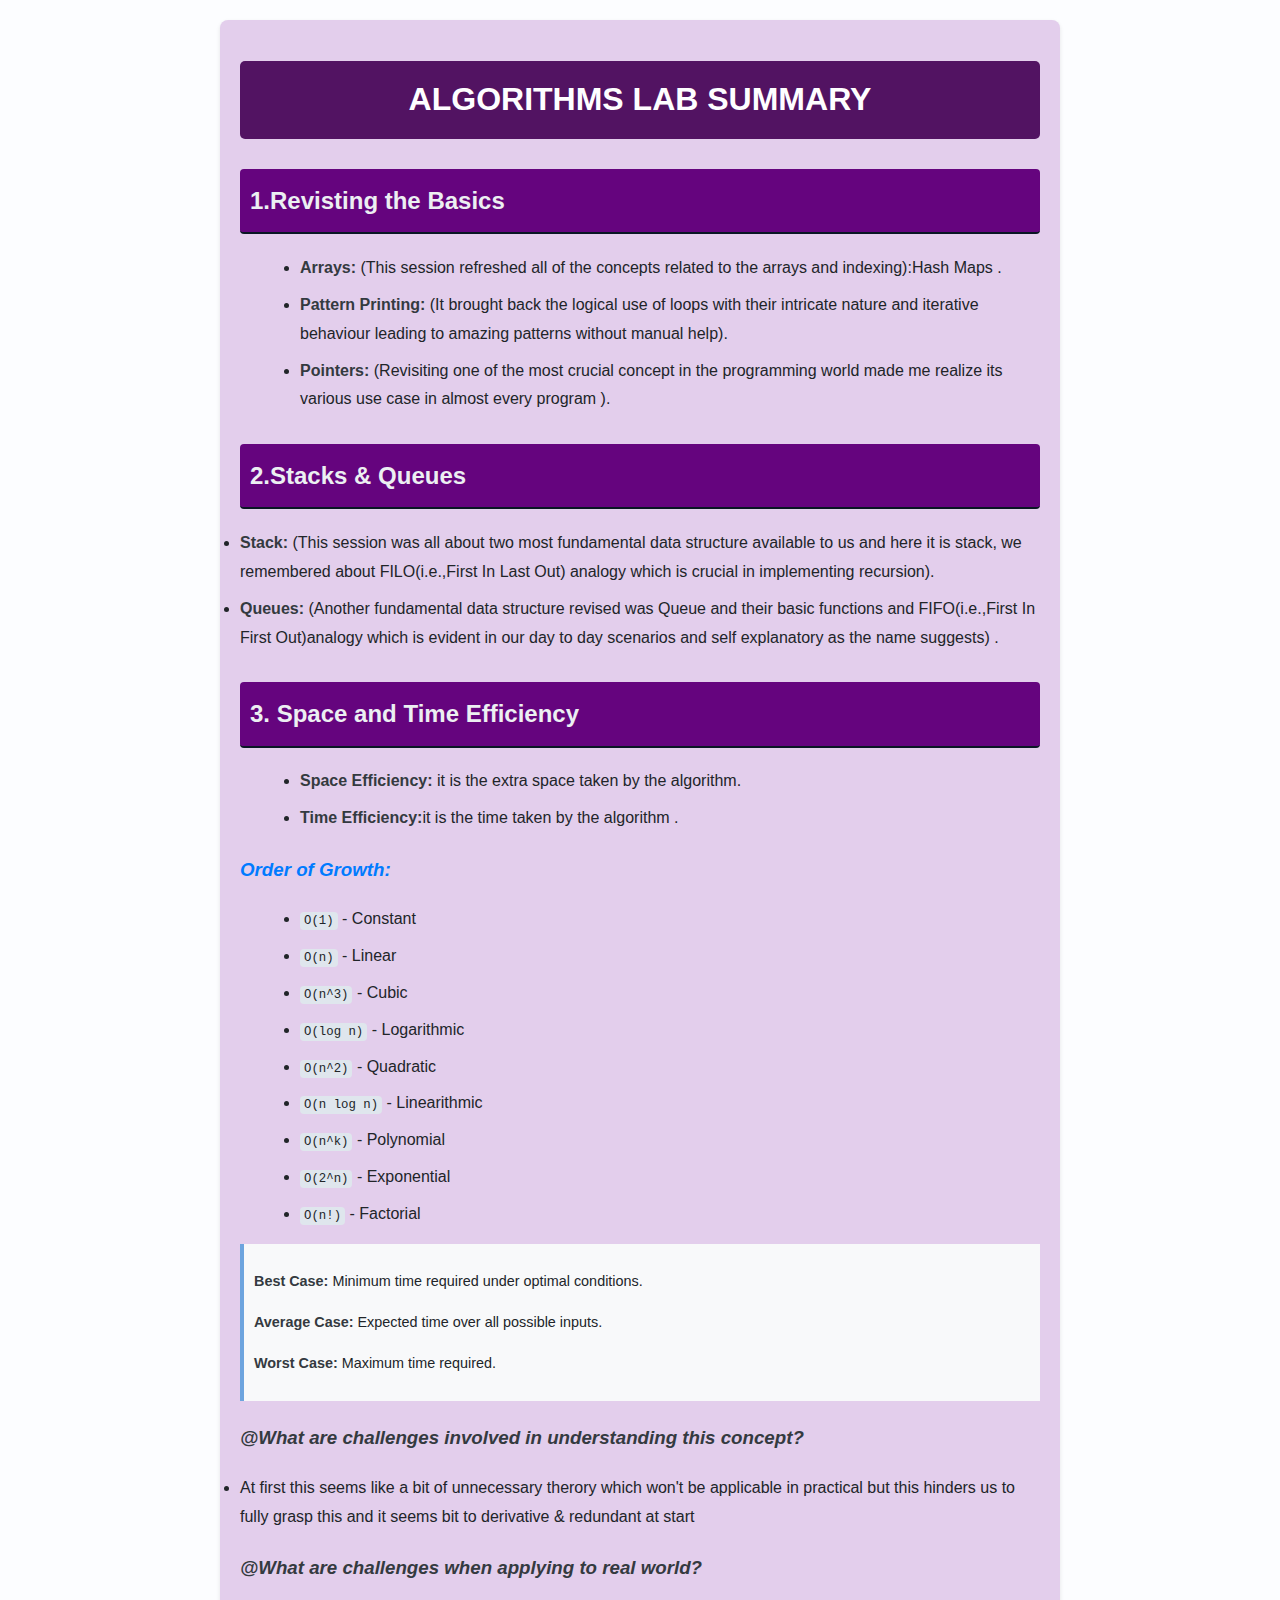
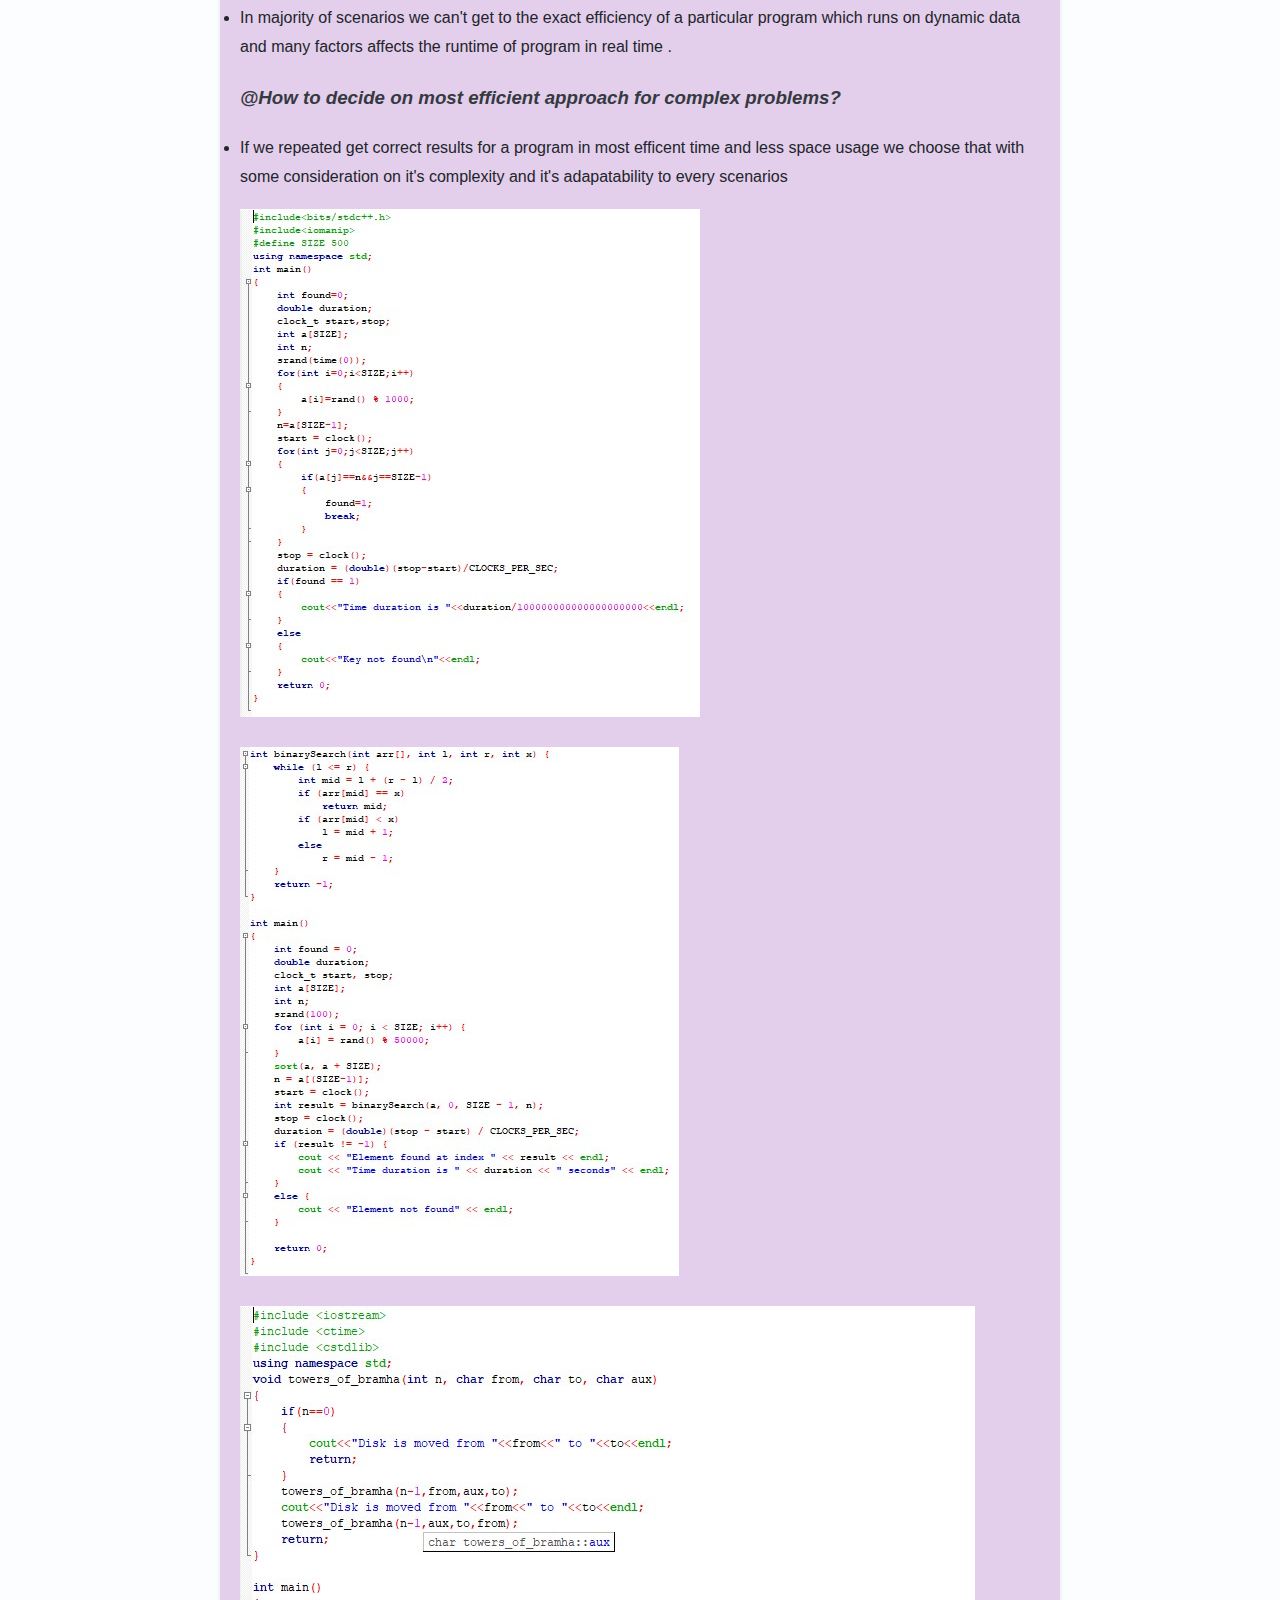
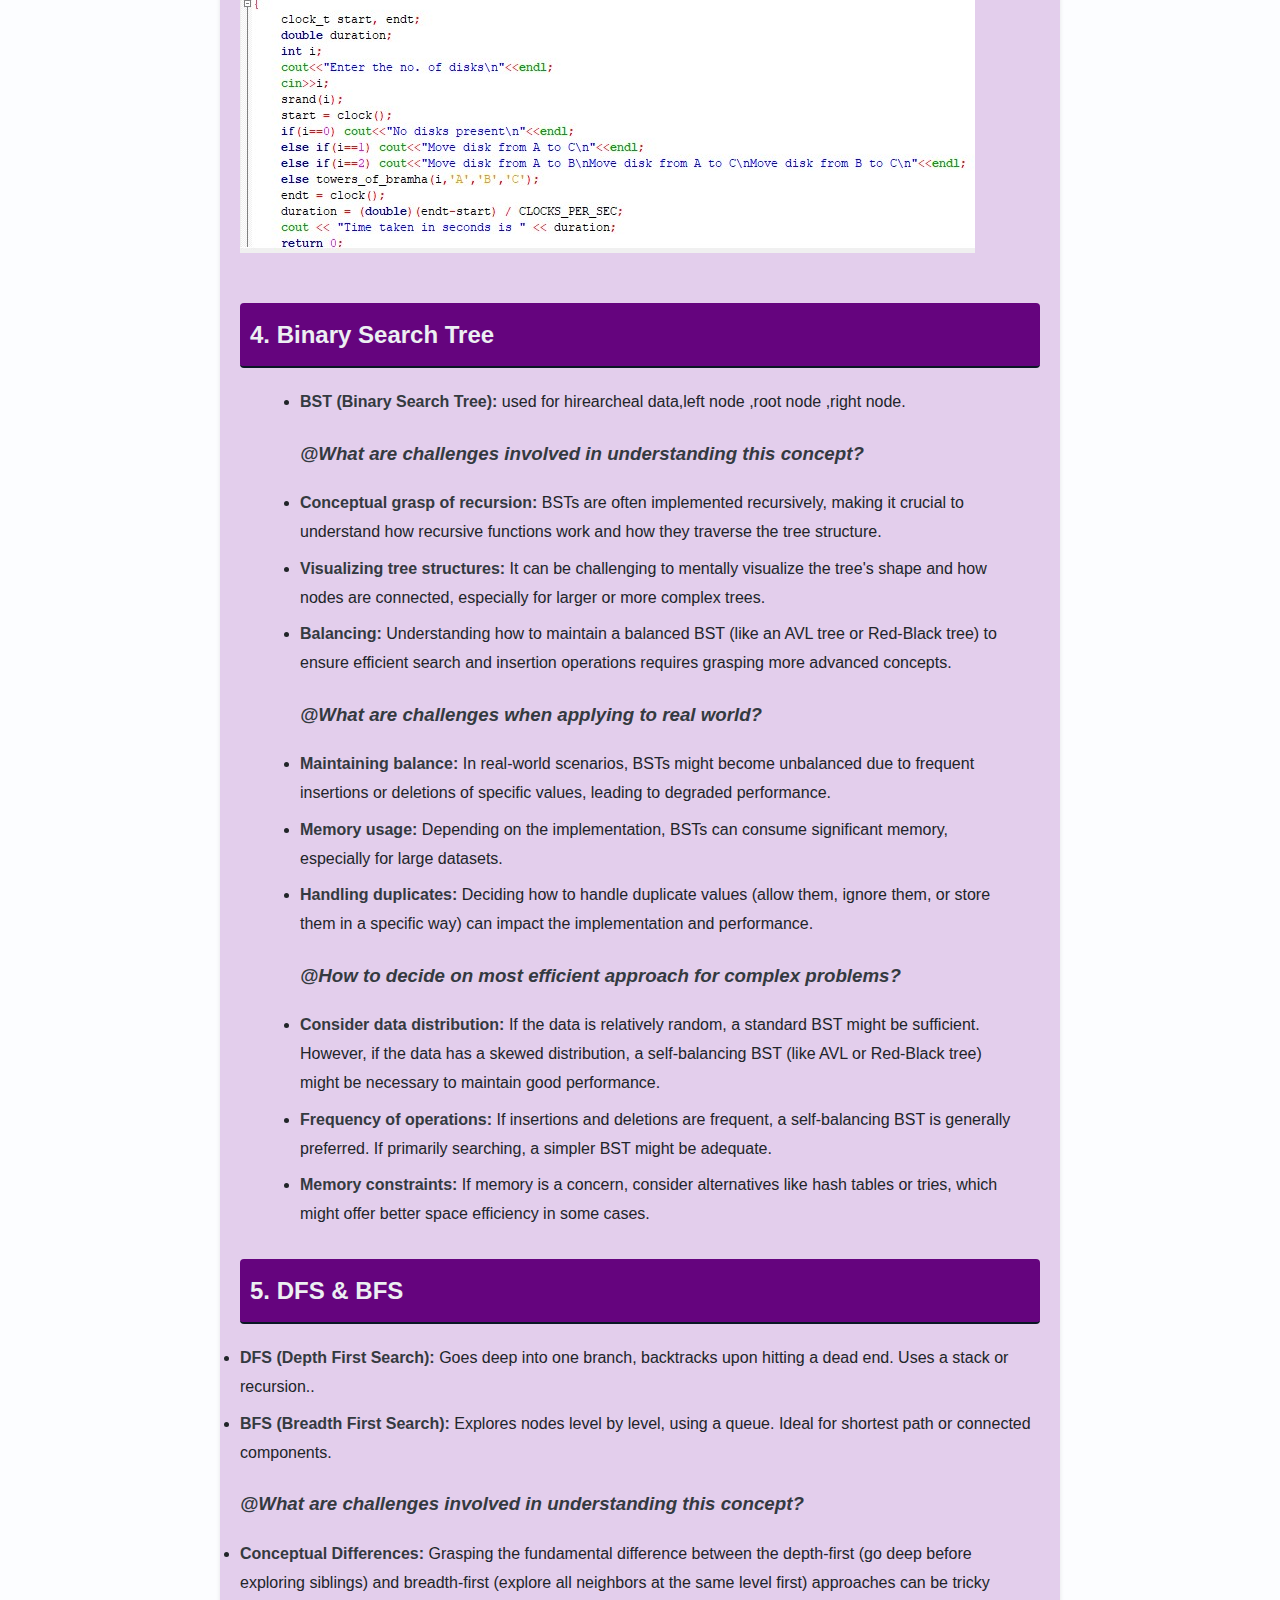
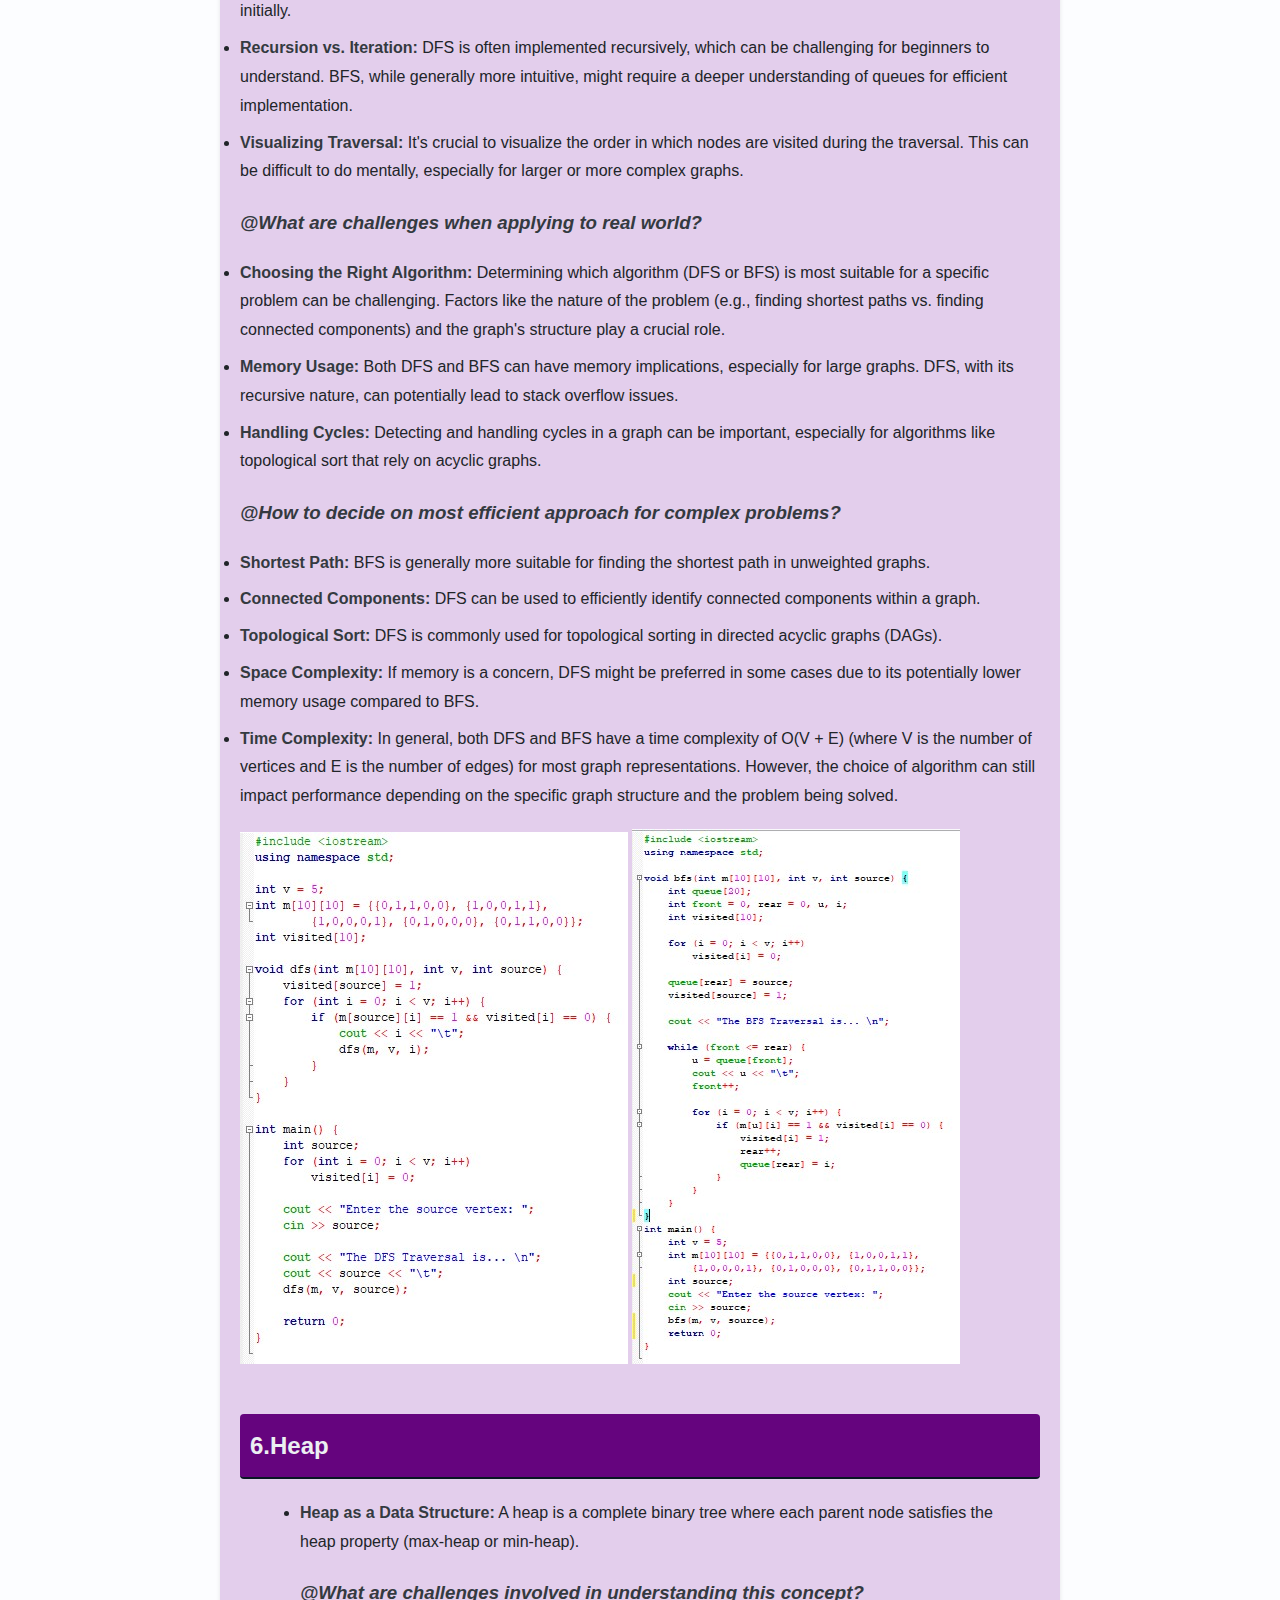
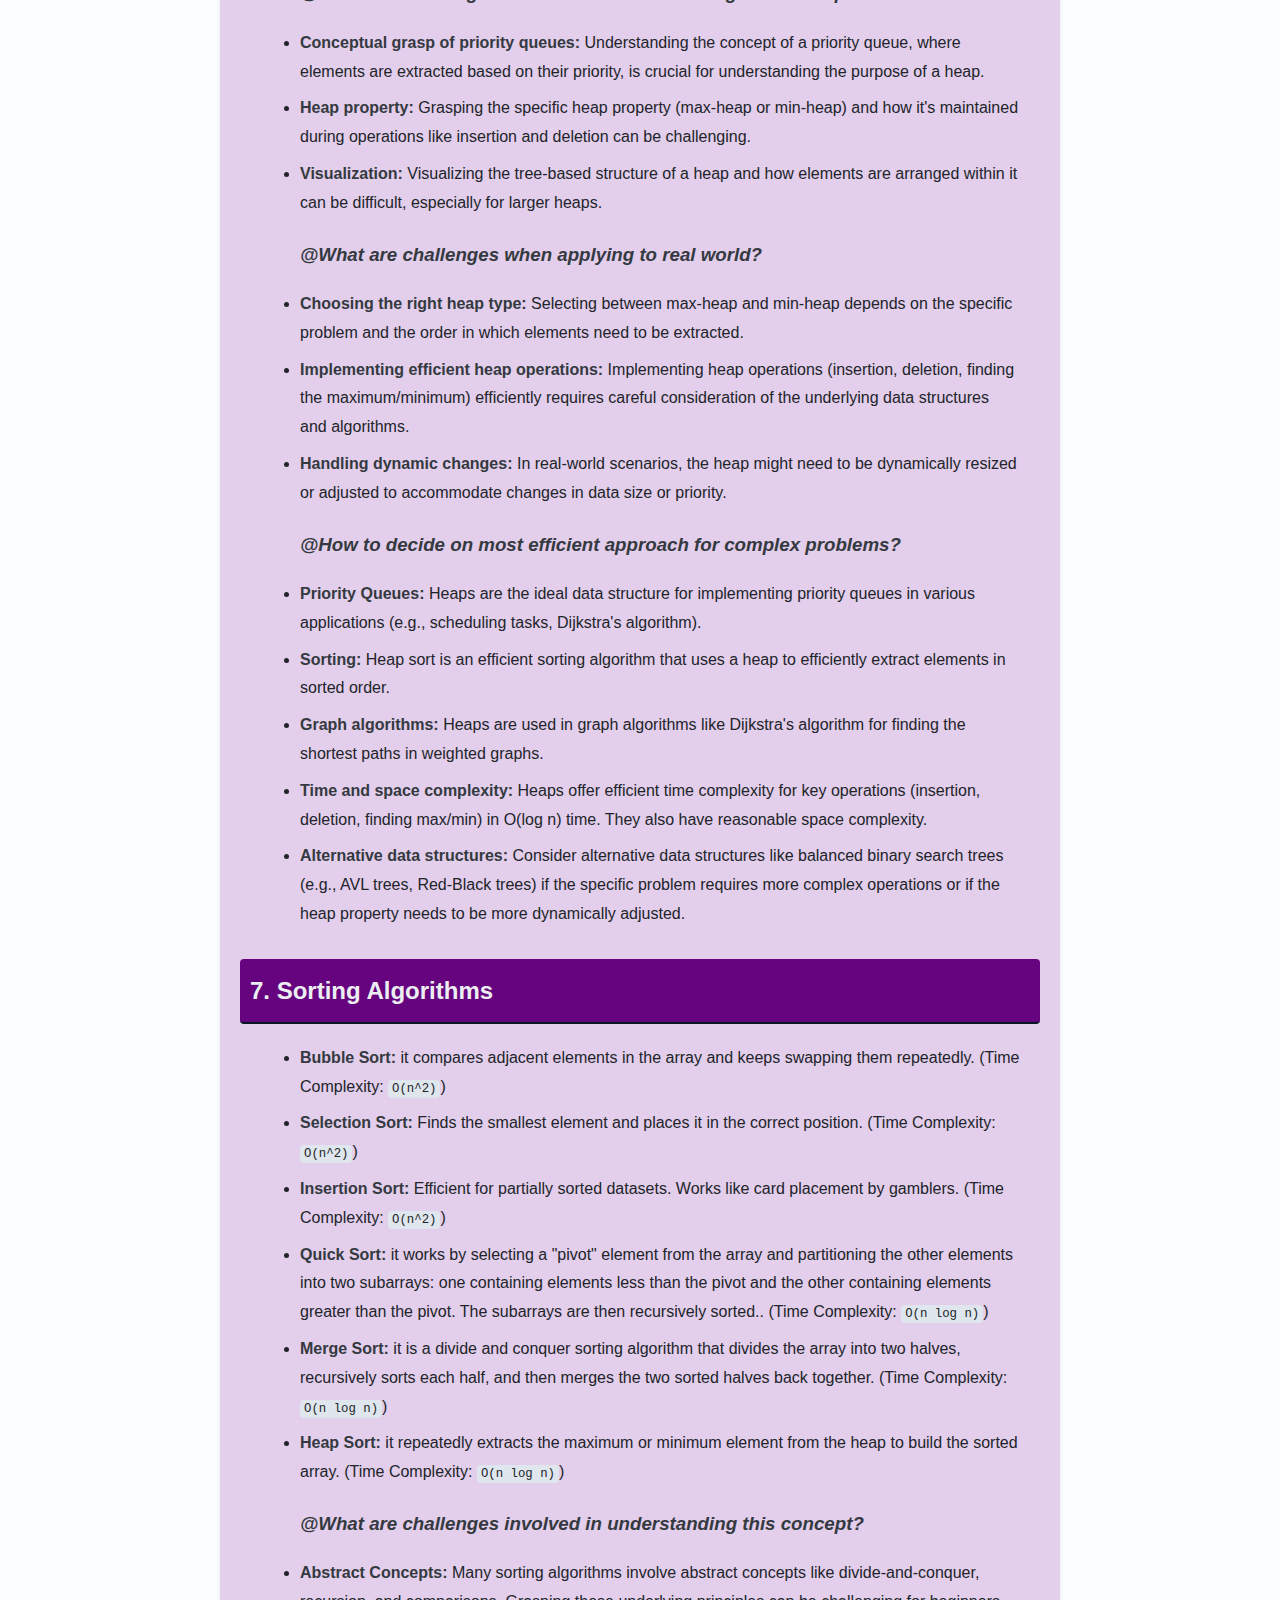
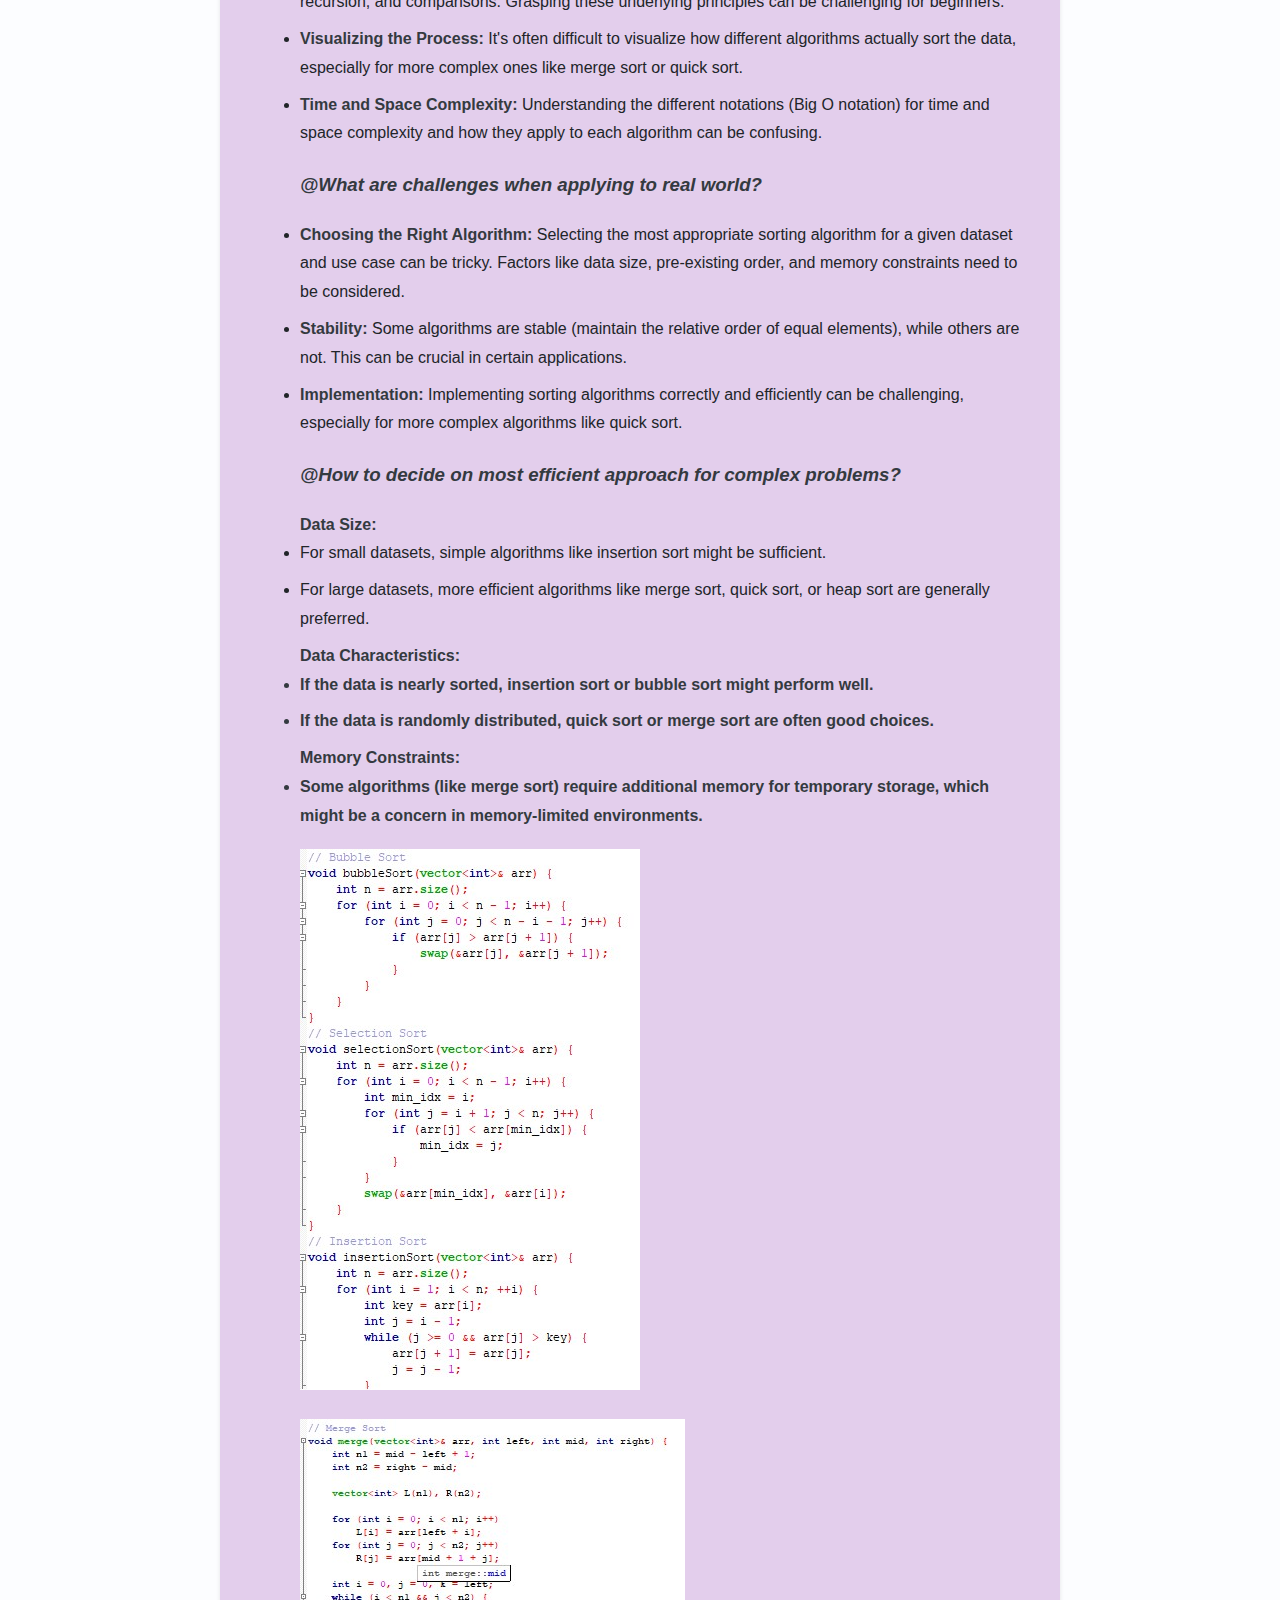
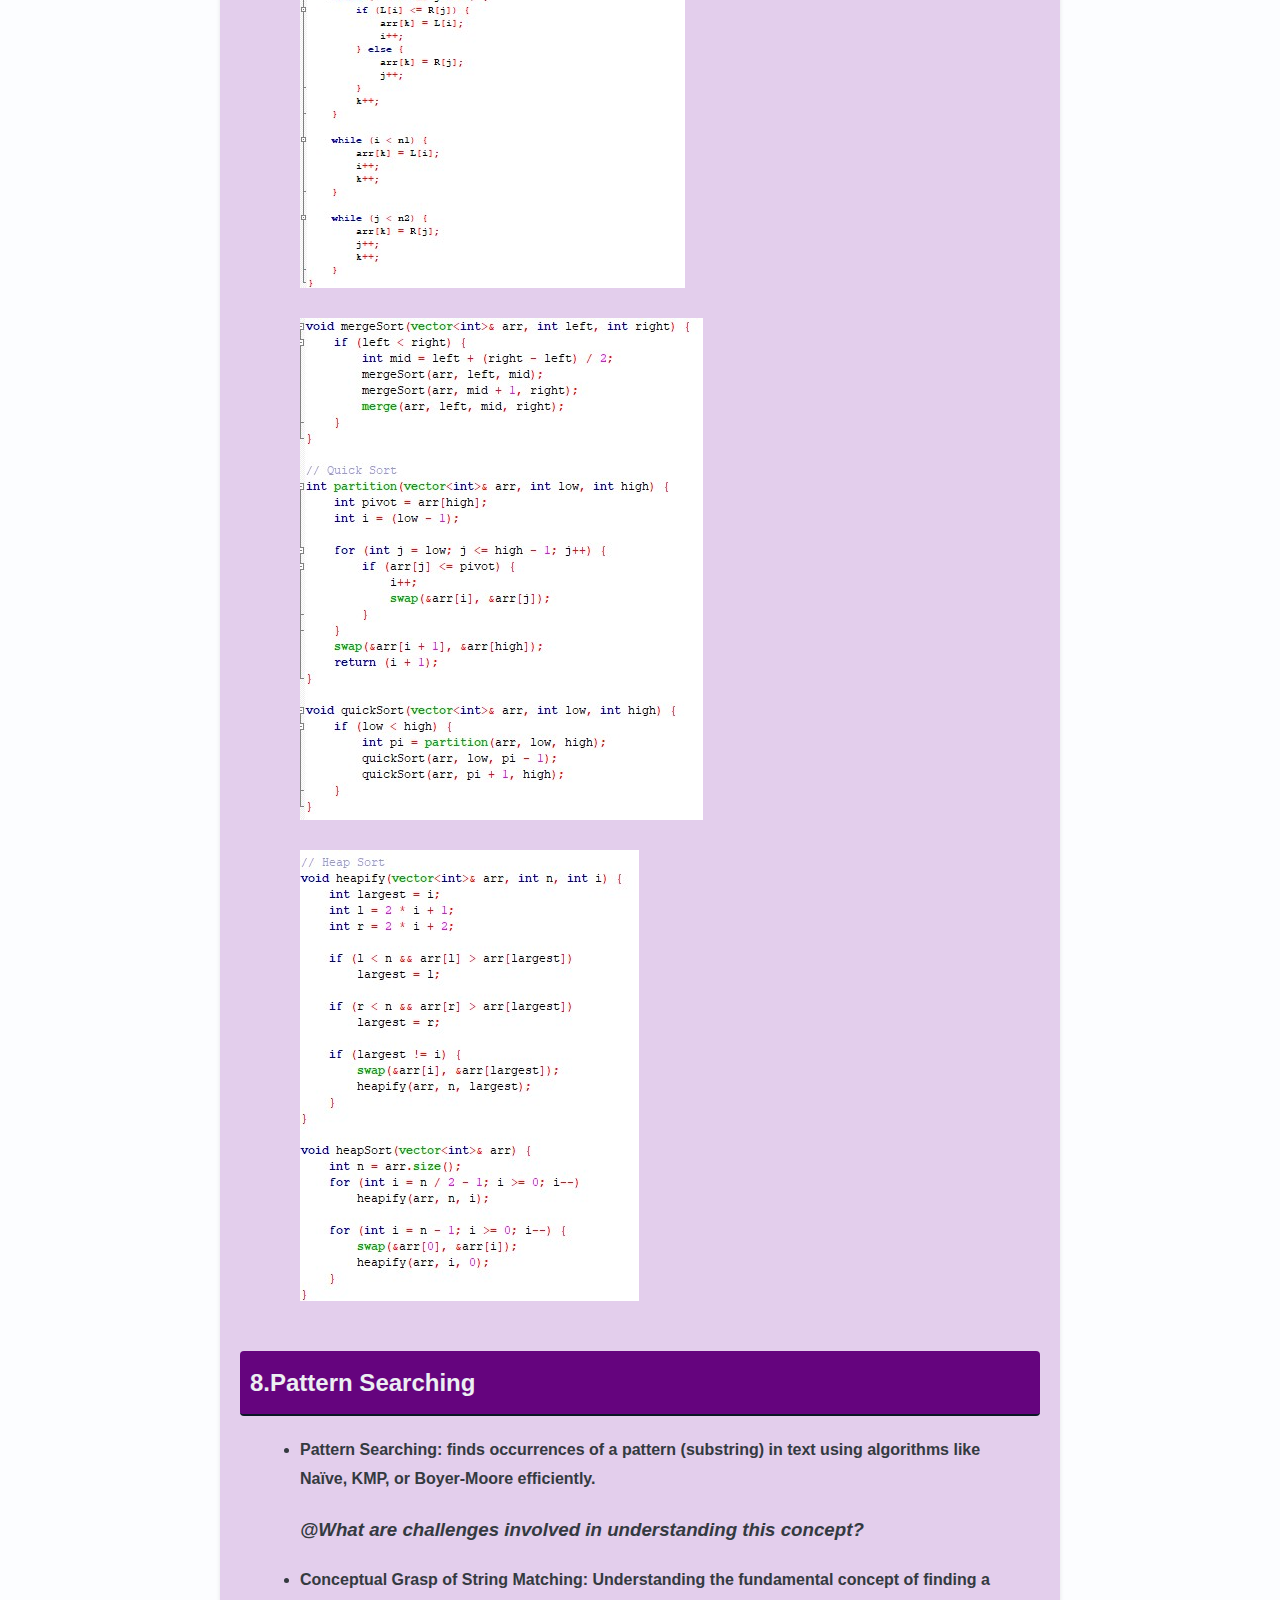
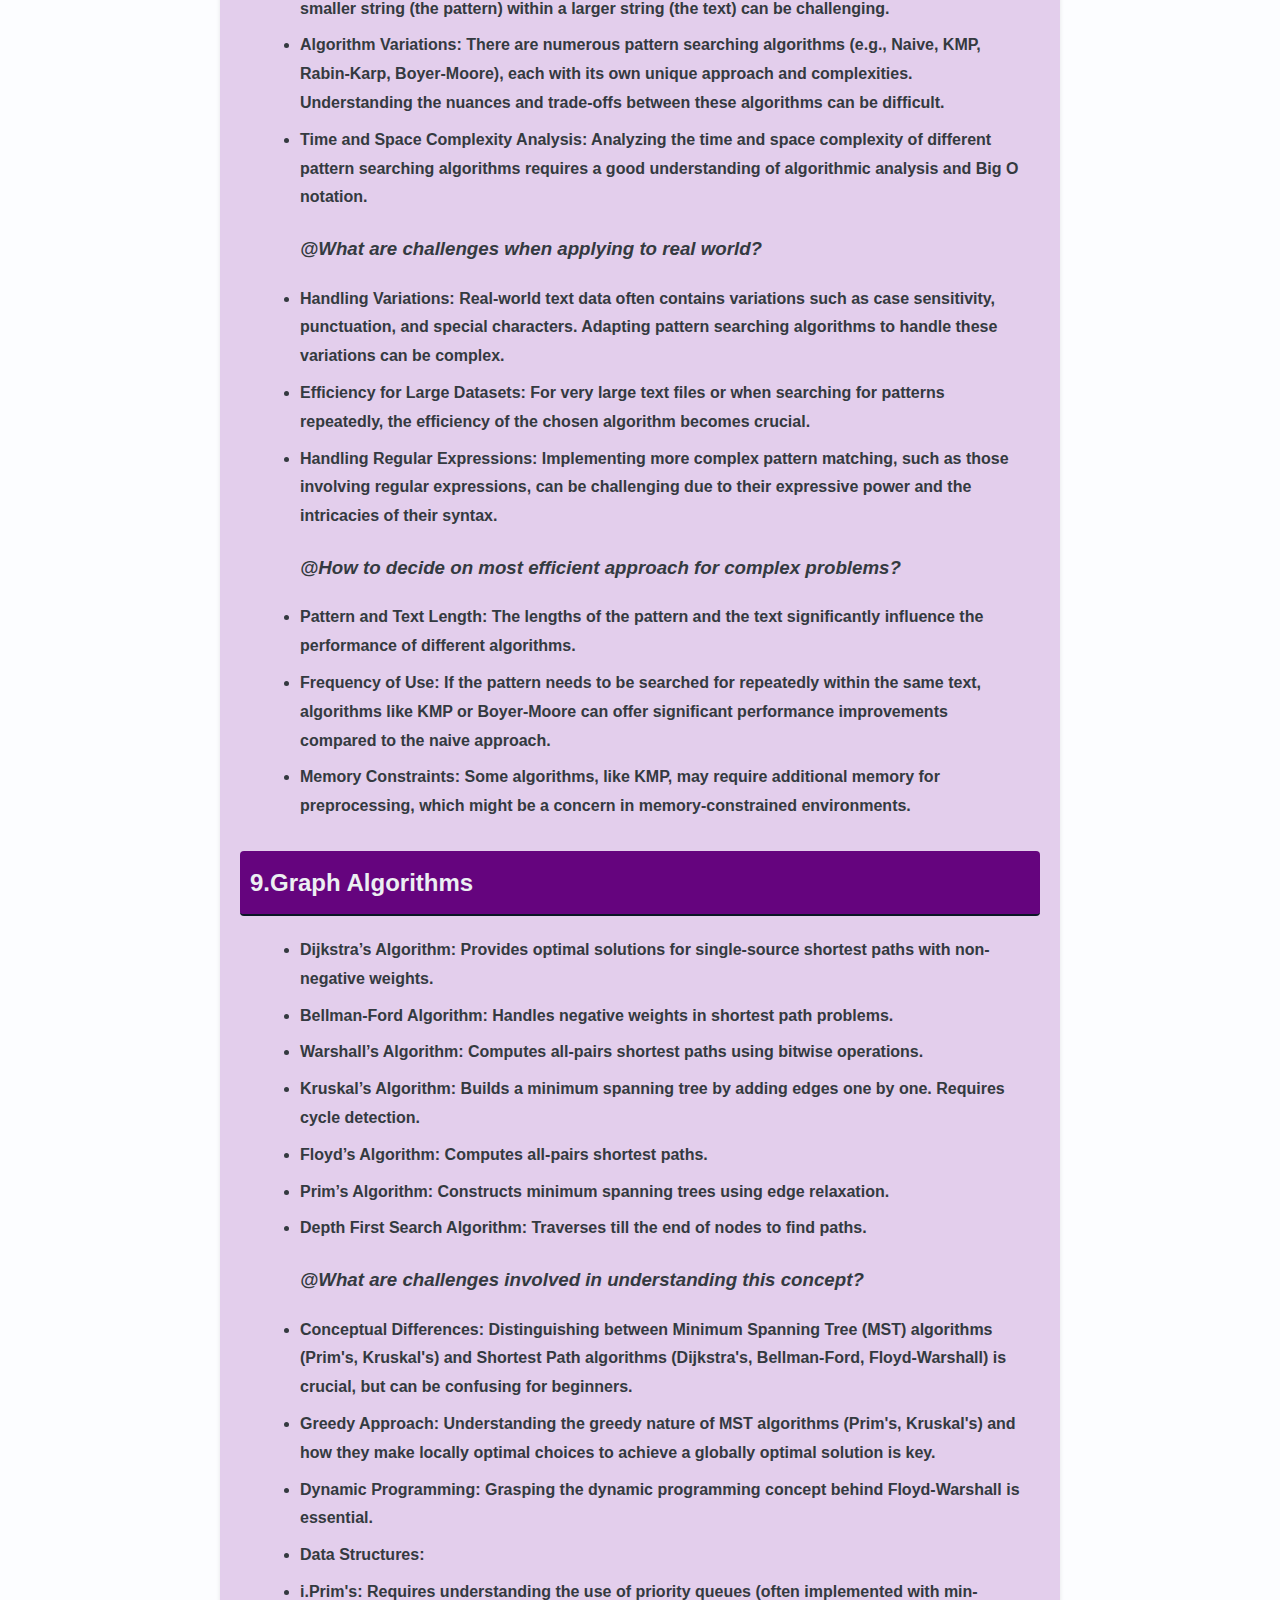
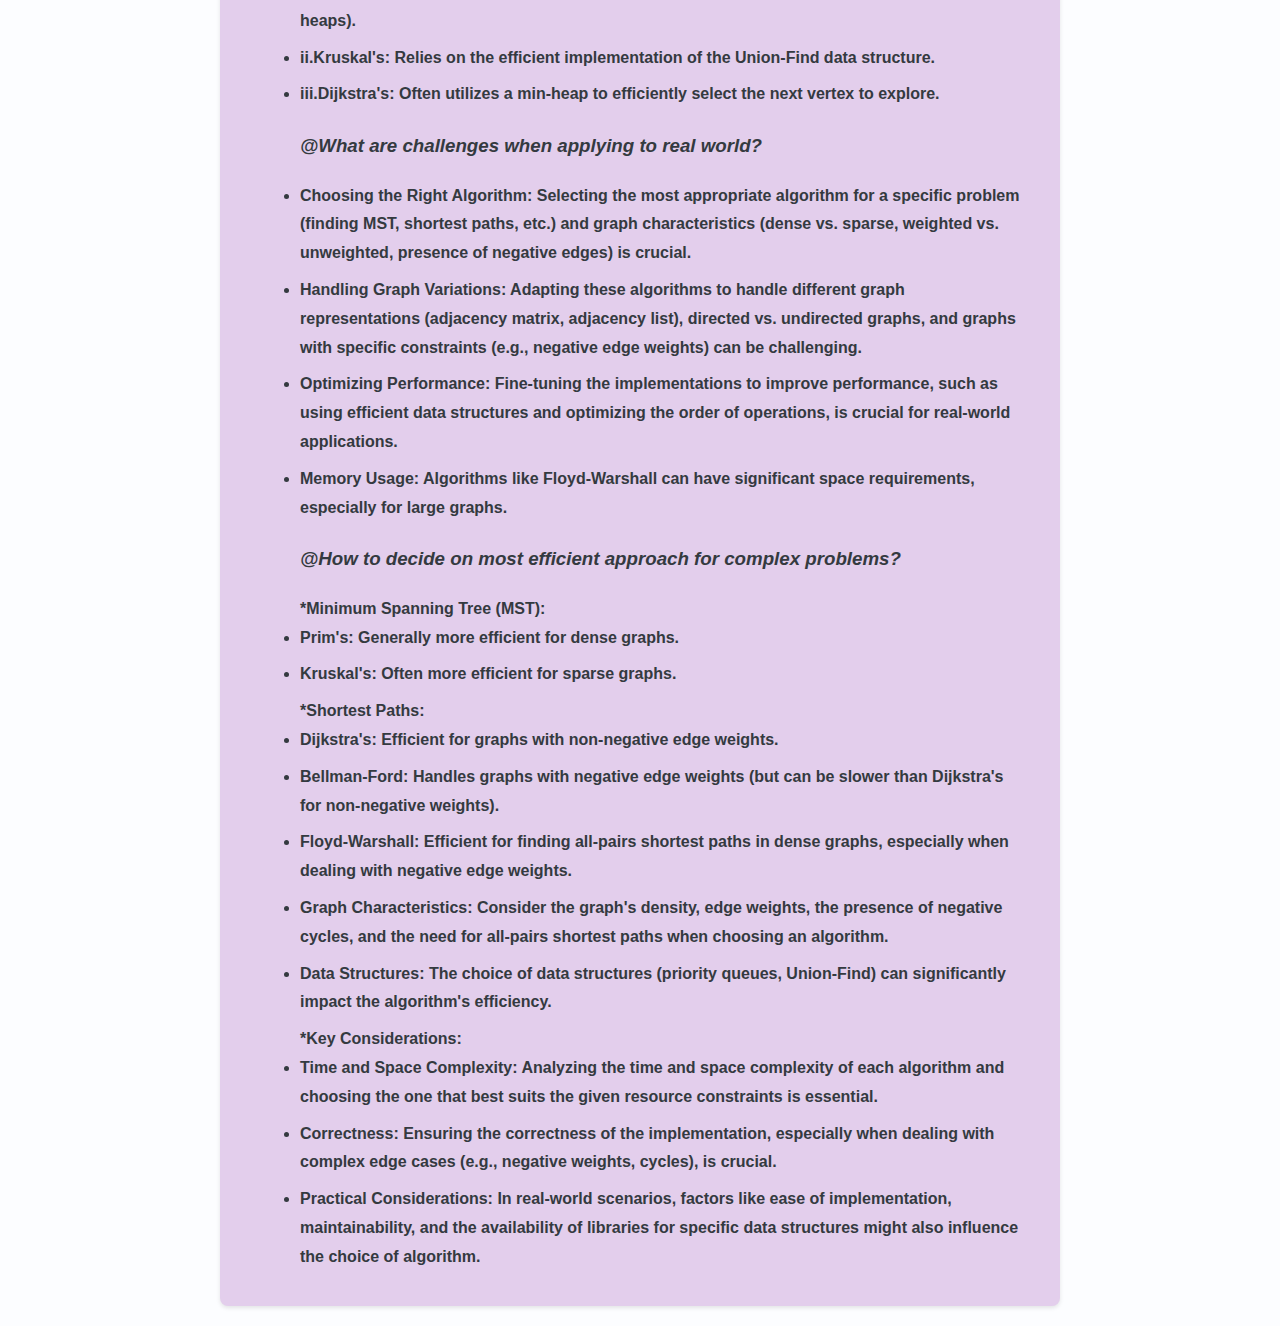
==== Project_1/index.html @ 44713bef "Update index.html" ====
<!DOCTYPE html>
<html lang="en">
<head>
    <meta charset="UTF-8">
    <meta name="viewport" content="width=device-width, initial-scale=1.0">
    <title>Data Structures and Algorithms Summary</title>
    <style>
        body {
            font-family: 'Segoe UI', Tahoma, Geneva, Verdana, sans-serif;
            line-height: 1.8;
            background-color: #fcfdff;
            color: #212529;
            margin: 0;
            padding: 20px;
        }
       
        h1, h2, h3 {
            color: #007bff;
        }
        h4{
            color: #000000;
        }
        h1 {
            text-align: center;
            text-transform: uppercase;
            margin-bottom: 20px;
            color: #fefeff;
            background-color: #521362;
            padding: 10px;
            border-radius: 5px;
        }
        h2 {
            margin-top: 30px;
            border-bottom: 2px solid #091624;
            padding: 10px;
            background-color: #65047e;
            border-radius: 4px;
            color: #eceff2;
        }
        h3 {
            margin-top: 20px;
            font-style: italic;
        }
        h4{
            margin-top: 20px;
            font-style: italic;
        }
        ul {
            list-style-type: disc;
            margin: 15px 20px;
        }
        li {
            margin-bottom: 8px;
        }
        code {
            background-color: #dfe6ed;
            padding: 2px 4px;
            border-radius: 4px;
            font-size: 0.95em;
        }
        p {
            margin: 15px 0;
        }
        strong {
            color: #343a40;
        }
        .container {
            max-width: 800px;
            margin: 0 auto;
            padding: 20px;
            background-color: #e3ceec;
            border-radius: 8px;
            box-shadow: 0 2px 4px rgba(0, 0, 0, 0.1);
        }
        .note {
            font-size: 0.9em;
            background-color: #f8f9fa;
            border-left: 4px solid #6da4de;
            padding: 10px;
            margin-top: 10px;
        }
        footer {
            text-align: center;
            margin-top: 40px;
            font-size: 0.9em;
            color: #868e96;
        }
  
  .content {
    padding: 2rem;
    font-size: 1.2rem;
    line-height: 1.6;
  }
    </style>
</head>
<body>
  <section>
    <div class="container">
        <h1>Algorithms Lab Summary</h1>

        <h2>1.Revisting the Basics</h2>
        <ul>
            <li><strong>Arrays:</strong> (This session refreshed all of the concepts related to the arrays and indexing):Hash Maps .</li>
            <li><strong>Pattern Printing:</strong>  (It brought back the logical use of loops with their intricate nature and iterative behaviour leading to amazing patterns without manual help).</li>
            <li><strong>Pointers:</strong> (Revisiting one of the most crucial concept in the programming world made me realize its various use case in almost every program ).</li>
        </ul>

         <h2>2.Stacks & Queues</h2>
        <li><strong>Stack:</strong> (This session was all about two most fundamental data structure available to us and here it is stack, we remembered about FILO(i.e.,First In Last Out) analogy which is crucial in implementing recursion).</li>
        <li><strong>Queues:</strong> (Another fundamental data structure revised was Queue and their basic functions and FIFO(i.e.,First In First Out)analogy which is evident in our day to day scenarios and self explanatory as the name suggests) .</li>
        
        <h2>3. Space and Time Efficiency</h2>
        <ul>
            <li><strong>Space Efficiency:</strong> it is the extra space taken by the algorithm.</li>
            <li><strong>Time Efficiency:</strong>it is the time taken by the algorithm .</li>
        </ul>
        <h3>Order of Growth:</h3>
        <ul>
            <li><code>O(1)</code> - Constant</li>
            <li><code>O(n)</code> - Linear</li>
            <li><code>O(n^3)</code> - Cubic</li>
            <li><code>O(log n)</code> - Logarithmic</li>
            <li><code>O(n^2)</code> - Quadratic</li>
            <li><code>O(n log n)</code> - Linearithmic</li>
            <li><code>O(n^k)</code> - Polynomial</li>
            <li><code>O(2^n)</code> - Exponential</li>
            <li><code>O(n!)</code> - Factorial</li>
        </ul>
        <div class="note">
            <p><strong>Best Case:</strong> Minimum time required under optimal conditions.</p>
            <p><strong>Average Case:</strong> Expected time over all possible inputs.</p>
            <p><strong>Worst Case:</strong> Maximum time required.</p>
        </div>

        </ul>
             <h3><strong>@What are challenges involved in understanding this concept?</strong></h3>
                 <li>At first this seems like a bit of unnecessary therory which won't be applicable in practical but this hinders us to fully grasp this and it seems bit to derivative & redundant at start </li>
             <h3><strong>@What are challenges when applying to real world?</strong></h3>
                 <li>In majority of scenarios we can't get to the exact efficiency of a particular program which runs on dynamic data and many factors affects the runtime of program in real time .</li>
             <h3><strong>@How to decide on most efficient approach for complex problems?</strong></h3>
                 <li>If we repeated get correct results for a program in most efficent time and less space usage we choose that with some consideration on it's complexity and it's adapatability to every scenarios </li>
        <img src="../images/Linear Search.jpg" alt="Linear Search"style="max-width: 100%; height: auto; margin: 10px 0;">
        <img src="../images/Binary Search.jpg" alt="Binary Search"style="max-width: 100%; height: auto; margin: 10px 0;">
        <img src="../images/Towers of bramha.jpg" alt="Towers Of Bramha"style="max-width: 100%; height: auto; margin: 10px 0;">
        <h2>4. Binary Search Tree</h2>
        <ul>
            <li><strong>BST (Binary Search Tree):</strong> used for hirearcheal data,left node ,root node ,right node.</li>
            <h3><strong>@What are challenges involved in understanding this concept?</strong></h3>
                 <li><strong> Conceptual grasp of recursion: </strong> BSTs are often implemented recursively, making it crucial to understand how recursive functions work and how they traverse the tree structure.</li>
                 <li> <strong> Visualizing tree structures:</strong>  It can be challenging to mentally visualize the tree's shape and how nodes are connected, especially for larger or more complex trees.</li>
                 <li>  <strong>Balancing:</strong>  Understanding how to maintain a balanced BST (like an AVL tree or Red-Black tree) to ensure efficient search and insertion operations requires grasping more advanced concepts.</li>
            <h3><strong>@What are challenges when applying to real world?</strong></h3>
                 <li><strong>Maintaining balance: </strong> In real-world scenarios, BSTs might become unbalanced due to frequent insertions or deletions of specific values, leading to degraded performance.</li>
                 <li><strong> Memory usage:</strong>  Depending on the implementation, BSTs can consume significant memory, especially for large datasets.</li>
                 <li><strong> Handling duplicates:</strong>  Deciding how to handle duplicate values (allow them, ignore them, or store them in a specific way) can impact the implementation and performance.</li>
            <h3><strong>@How to decide on most efficient approach for complex problems?</strong></h3>
                 <li><strong>Consider data distribution:</strong>  If the data is relatively random, a standard BST might be sufficient. However, if the data has a skewed distribution, a self-balancing BST (like AVL or Red-Black tree) might be necessary to maintain good performance.</li>
                 <li><strong> Frequency of operations:</strong>  If insertions and deletions are frequent, a self-balancing BST is generally preferred. If primarily searching, a simpler BST might be adequate.</li>
                 <li><strong> Memory constraints:</strong>  If memory is a concern, consider alternatives like hash tables or tries, which might offer better space efficiency in some cases.</li>    
        </ul>

        <h2>5. DFS & BFS</h2>
        
        </ul>
        
             <li><strong>DFS (Depth First Search):</strong> Goes deep into one branch, backtracks upon hitting a dead end. Uses a stack or recursion..</li>
             <li><strong>BFS (Breadth First Search):</strong>  Explores nodes level by level, using a queue. Ideal for shortest path or connected components.</li>
             <h3><strong>@What are challenges involved in understanding this concept?</strong></h3>
                    <li><strong>Conceptual Differences:</strong> Grasping the fundamental difference between the depth-first (go deep before exploring siblings) and breadth-first (explore all neighbors at the same level first) approaches can be tricky initially.</li>
                    <li><strong> Recursion vs. Iteration:</strong> DFS is often implemented recursively, which can be challenging for beginners to understand. BFS, while generally more intuitive, might require a deeper understanding of queues for efficient implementation.</li>
                    <li> <strong>Visualizing Traversal:</strong> It's crucial to visualize the order in which nodes are visited during the traversal. This can be difficult to do mentally, especially for larger or more complex graphs.</li>
             <h3><strong>@What are challenges when applying to real world?</strong></h3>
                      <li><strong>Choosing the Right Algorithm:</strong> Determining which algorithm (DFS or BFS) is most suitable for a specific problem can be challenging. Factors like the nature of the problem (e.g., finding shortest paths vs. finding connected components) and the graph's structure play a crucial role.</li>
                      <li><strong> Memory Usage:</strong> Both DFS and BFS can have memory implications, especially for large graphs. DFS, with its recursive nature, can potentially lead to stack overflow issues.</li>
                      <li> <strong>Handling Cycles: </strong></strong>Detecting and handling cycles in a graph can be important, especially for algorithms like topological sort that rely on acyclic graphs.</li>
             <h3><strong>@How to decide on most efficient approach for complex problems?</strong></h3>
                        <li> <strong>Shortest Path: </strong>BFS is generally more suitable for finding the shortest path in unweighted graphs.</li>
                        <li>  <strong>Connected Components:</strong> DFS can be used to efficiently identify connected components within a graph.</li>
                        <li> <strong> Topological Sort:</strong> DFS is commonly used for topological sorting in directed acyclic graphs (DAGs).</li>
                        <li> <strong> Space Complexity:</strong> If memory is a concern, DFS might be preferred in some cases due to its potentially lower memory usage compared to BFS.</li>
                        <li>  <strong>Time Complexity:</strong> In general, both DFS and BFS have a time complexity of O(V + E) (where V is the number of vertices and E is the number of edges) for most graph representations. However, the choice of algorithm can still impact performance depending on the specific graph structure and the problem being solved.</li>
             <img src="../images/DFS.jpg" alt="DFS"style="max-width: 100%; height: auto; margin: 10px 0;">
             <img src="../images/BFS.jpg" alt="BFS"style="max-width: 100%; height: auto; margin: 10px 0;">
        </ul>
        <h2>6.Heap</h2>
        <ul>
            <li><strong>Heap as a Data Structure:</strong> A heap is a complete binary tree where each parent node satisfies the heap property (max-heap or min-heap).</li>
            <h3><strong>@What are challenges involved in understanding this concept?</strong></h3>
                       <li> <strong>Conceptual grasp of priority queues:</strong> Understanding the concept of a priority queue, where elements are extracted based on their priority, is crucial for understanding the purpose of a heap.</li>
                       <li>  <strong>Heap property:</strong> Grasping the specific heap property (max-heap or min-heap) and how it's maintained during operations like insertion and deletion can be challenging.</li>
                       <li>  <strong>Visualization:</strong> Visualizing the tree-based structure of a heap and how elements are arranged within it can be difficult, especially for larger heaps. </li>
            <h3><strong>@What are challenges when applying to real world?</strong> </h3>
                        <li><strong>Choosing the right heap type:</strong> Selecting between max-heap and min-heap depends on the specific problem and the order in which elements need to be extracted.</li>
                        <li> <strong>Implementing efficient heap operations:</strong> Implementing heap operations (insertion, deletion, finding the maximum/minimum) efficiently requires careful consideration of the underlying data structures and algorithms.</li>
                        <li> <strong>Handling dynamic changes:</strong> In real-world scenarios, the heap might need to be dynamically resized or adjusted to accommodate changes in data size or priority.</li>
            <h3><strong>@How to decide on most efficient approach for complex problems?</strong> </h3>
                        <li><strong>Priority Queues:</strong> Heaps are the ideal data structure for implementing priority queues in various applications (e.g., scheduling tasks, Dijkstra's algorithm).</li>
                        <li> <strong>Sorting:</strong> Heap sort is an efficient sorting algorithm that uses a heap to efficiently extract elements in sorted order.</li>
                        <li> <strong>Graph algorithms:</strong> Heaps are used in graph algorithms like Dijkstra's algorithm for finding the shortest paths in weighted graphs.</li>
                        <li> <strong>Time and space complexity: </strong>Heaps offer efficient time complexity for key operations (insertion, deletion, finding max/min) in O(log n) time. They also have reasonable space complexity.</li>
                        <li> <strong>Alternative data structures:</strong> Consider alternative data structures like balanced binary search trees (e.g., AVL trees, Red-Black trees) if the specific problem requires more complex operations or if the heap property needs to be more dynamically adjusted. </li>
            
        </ul>

        <h2>7. Sorting Algorithms</h2>
        <ul>
            <li><strong>Bubble Sort:</strong> it compares  adjacent elements in the array and keeps swapping them repeatedly. (Time Complexity: <code>O(n^2)</code>)</li>
            <li><strong>Selection Sort:</strong> Finds the smallest element and places it in the correct position. (Time Complexity: <code>O(n^2)</code>)</li>
            <li><strong>Insertion Sort:</strong> Efficient for partially sorted datasets. Works like card placement by gamblers. (Time Complexity: <code>O(n^2)</code>)</li>
            <li><strong>Quick Sort:</strong> it works by selecting a "pivot" element from the array and partitioning the other elements into two subarrays: one containing elements less than the pivot and the other containing elements greater than the pivot. The subarrays are then recursively sorted.. (Time Complexity: <code>O(n log n)</code>)</li>
            <li><strong>Merge Sort:</strong> it is a divide and conquer sorting algorithm that divides the array into two halves, recursively sorts each half, and then merges the two sorted halves back together. (Time Complexity: <code>O(n log n)</code>)</li>
            <li><strong>Heap Sort:</strong> it repeatedly extracts the maximum or minimum element from the heap to build the sorted array. (Time Complexity: <code>O(n log n)</code>)</li>
            <h3><strong>@What are challenges involved in understanding this concept?</strong></h3>
                        <li><strong>Abstract Concepts:</strong> Many sorting algorithms involve abstract concepts like divide-and-conquer, recursion, and comparisons. Grasping these underlying principles can be challenging for beginners.</li>
                        <li> <strong>Visualizing the Process: </strong>It's often difficult to visualize how different algorithms actually sort the data, especially for more complex ones like merge sort or quick sort.</li>
                        <li> <strong>Time and Space Complexity:</strong> Understanding the different notations (Big O notation) for time and space complexity and how they apply to each algorithm can be confusing. </li>
            <h3><strong>@What are challenges when applying to real world?</strong> </h3>
                        <li><strong>Choosing the Right Algorithm:</strong> Selecting the most appropriate sorting algorithm for a given dataset and use case can be tricky. Factors like data size, pre-existing order, and memory constraints need to be considered.</li>
                        <li> <strong>Stability:</strong> Some algorithms are stable (maintain the relative order of equal elements), while others are not. This can be crucial in certain applications.</li>
                        <li> <strong>Implementation: </strong>Implementing sorting algorithms correctly and efficiently can be challenging, especially for more complex algorithms like quick sort.</li>
            <h3><strong>@How to decide on most efficient approach for complex problems?</strong></h3>
                        <strong>Data Size:</strong>
                        <li>  For small datasets, simple algorithms like insertion sort might be sufficient.</li>
                        <li>  For large datasets, more efficient algorithms like merge sort, quick sort, or heap sort are generally preferred.</li>
                        <strong>Data Characteristics:<strong/>
                        <li>  If the data is nearly sorted, insertion sort or bubble sort might perform well.</li>
                        <li>  If the data is randomly distributed, quick sort or merge sort are often good choices.</li>
                        <strong>Memory Constraints:</strong>
                        <li>Some algorithms (like merge sort) require additional memory for temporary storage, which might be a concern in memory-limited environments.</li>
            <img src="../images/Sorting 1.jpg" alt=" "style="max-width: 100%; height: auto; margin: 10px 0;">
            <img src="../images/Sorting 2.jpg" alt=" "style="max-width: 100%; height: auto; margin: 10px 0;">
            <img src="../images/Sorting 3.jpg" alt=" "style="max-width: 100%; height: auto; margin: 10px 0;">
            <img src="../images/Sorting 4.jpg" alt=" "style="max-width: 100%; height: auto; margin: 10px 0;">
    
        </ul>

        <h2>8.Pattern Searching</h2>
        <ul>
            <li><strong>Pattern Searching:</strong> finds occurrences of a pattern (substring) in text using algorithms like Naïve, KMP, or Boyer-Moore efficiently.</li>
            <h3><strong>@What are challenges involved in understanding this concept?</strong></h3>
                        <li><strong>Conceptual Grasp of String Matching:</strong> Understanding the fundamental concept of finding a smaller string (the pattern) within a larger string (the text) can be challenging.</li>
                        <li> <strong>Algorithm Variations:</strong> There are numerous pattern searching algorithms (e.g., Naive, KMP, Rabin-Karp, Boyer-Moore), each with its own unique approach and complexities. Understanding the nuances and trade-offs between these algorithms can be difficult.</li>
                        <li> <strong>Time and Space Complexity Analysis:</strong> Analyzing the time and space complexity of different pattern searching algorithms requires a good understanding of algorithmic analysis and Big O notation. </li>
            <h3><strong>@What are challenges when applying to real world?</strong></h3> 
                        <li><strong>Handling Variations:</strong> Real-world text data often contains variations such as case sensitivity, punctuation, and special characters. Adapting pattern searching algorithms to handle these variations can be complex.</li>
                        <li><strong> Efficiency for Large Datasets:</strong> For very large text files or when searching for patterns repeatedly, the efficiency of the chosen algorithm becomes crucial.</li>
                        <li><strong> Handling Regular Expressions:</strong> Implementing more complex pattern matching, such as those involving regular expressions, can be challenging due to their expressive power and the intricacies of their syntax.</li>
            <h3><strong>@How to decide on most efficient approach for complex problems?</strong></h3>
                        <li><strong>Pattern and Text Length:</strong> The lengths of the pattern and the text significantly influence the performance of different algorithms.</li>
                        <li><strong><strong> Frequency of Use:</strong> If the pattern needs to be searched for repeatedly within the same text, algorithms like KMP or Boyer-Moore can offer significant performance improvements compared to the naive approach.</li>
                        <li><strong> Memory Constraints:</strong> Some algorithms, like KMP, may require additional memory for preprocessing, which might be a concern in memory-constrained environments. </li>
            
        </ul>
        
        <h2>9.Graph Algorithms </h2>
        <ul>
            <li><strong>Dijkstra’s Algorithm:</strong> Provides optimal solutions for single-source shortest paths with non-negative weights.</li>
            <li><strong>Bellman-Ford Algorithm:</strong> Handles negative weights in shortest path problems.</li>
            <li><strong>Warshall’s Algorithm:</strong> Computes all-pairs shortest paths using bitwise operations.</li>
            <li><strong>Kruskal’s Algorithm:</strong> Builds a minimum spanning tree by adding edges one by one. Requires cycle detection.</li>
            <li><strong>Floyd’s Algorithm:</strong> Computes all-pairs shortest paths.</li>
            <li><strong>Prim’s Algorithm:</strong> Constructs minimum spanning trees using edge relaxation.</li>
            <li><strong>Depth First Search Algorithm:</strong> Traverses till the end of nodes to find paths.</li>
            <h3><strong>@What are challenges involved in understanding this concept?</strong></h3>
                        <li><strong>Conceptual Differences:</strong> Distinguishing between Minimum Spanning Tree (MST) algorithms (Prim's, Kruskal's) and Shortest Path algorithms (Dijkstra's, Bellman-Ford, Floyd-Warshall) is crucial, but can be confusing for beginners.</li>
                        <li><strong>Greedy Approach:</strong> Understanding the greedy nature of MST algorithms (Prim's, Kruskal's) and how they make locally optimal choices to achieve a globally optimal solution is key.</li>
                        <li><strong> Dynamic Programming:</strong> Grasping the dynamic programming concept behind Floyd-Warshall is essential.</li>
                        <li><strong> Data Structures:</strong></li>
                        <li>   i.<strong>Prim's:</strong> Requires understanding the use of priority queues (often implemented with min-heaps).</li>
                        <li>   ii.<strong>Kruskal's:</strong> Relies on the efficient implementation of the Union-Find data structure.</li>
                        <li>   iii.<strong>Dijkstra's:</strong> Often utilizes a min-heap to efficiently select the next vertex to explore. </li>
            <h3><strong>@What are challenges when applying to real world?</strong></h3>
                        <li><strong>Choosing the Right Algorithm:</strong> Selecting the most appropriate algorithm for a specific problem (finding MST, shortest paths, etc.) and graph characteristics (dense vs. sparse, weighted vs. unweighted, presence of negative edges) is crucial.</li>
                        <li><strong> Handling Graph Variations:</strong> Adapting these algorithms to handle different graph representations (adjacency matrix, adjacency list), directed vs. undirected graphs, and graphs with specific constraints (e.g., negative edge weights) can be challenging.</li>
                        <li> <strong>Optimizing Performance: </strong>Fine-tuning the implementations to improve performance, such as using efficient data structures and optimizing the order of operations, is crucial for real-world applications.</li>
                        <li> <strong>Memory Usage:</strong> Algorithms like Floyd-Warshall can have significant space requirements, especially for large graphs.</li>
            <h3><strong>@How to decide on most efficient approach for complex problems?</strong></h3>
                        <strong>*Minimum Spanning Tree (MST):</strong>
                        <li> <strong>Prim's:</strong> Generally more efficient for dense graphs.</li>
                        <li> <strong>Kruskal's: </strong>Often more efficient for sparse graphs.</li>
                        <strong>*Shortest Paths:</strong>
                        <li><strong> Dijkstra's:</strong>  Efficient for graphs with non-negative edge weights.</li>
                        <li><strong> Bellman-Ford: </strong> Handles graphs with negative edge weights (but can be slower than Dijkstra's for non-negative weights).</li>
                        <li><strong> Floyd-Warshall:</strong>  Efficient for finding all-pairs shortest paths in dense graphs, especially when dealing with negative edge weights.</li>
                        <li> <strong>Graph Characteristics:</strong>  Consider the graph's density, edge weights, the presence of negative cycles, and the need for all-pairs shortest paths when choosing an algorithm.</li>
                        <li><strong> Data Structures:</strong>  The choice of data structures (priority queues, Union-Find) can significantly impact the algorithm's efficiency.</li>
                        <strong>*Key Considerations:</strong> 
                        <li> <strong>Time and Space Complexity:</strong>  Analyzing the time and space complexity of each algorithm and choosing the one that best suits the given resource constraints is essential.</li>
                        <li><strong> Correctness:</strong>  Ensuring the correctness of the implementation, especially when dealing with complex edge cases (e.g., negative weights, cycles), is crucial.</li>
                        <li><strong> Practical Considerations:</strong>  In real-world scenarios, factors like ease of implementation, maintainability, and the availability of libraries for specific data structures might also influence the choice of algorithm.</li>
        </ul>
    </div>
  </section>
</body>
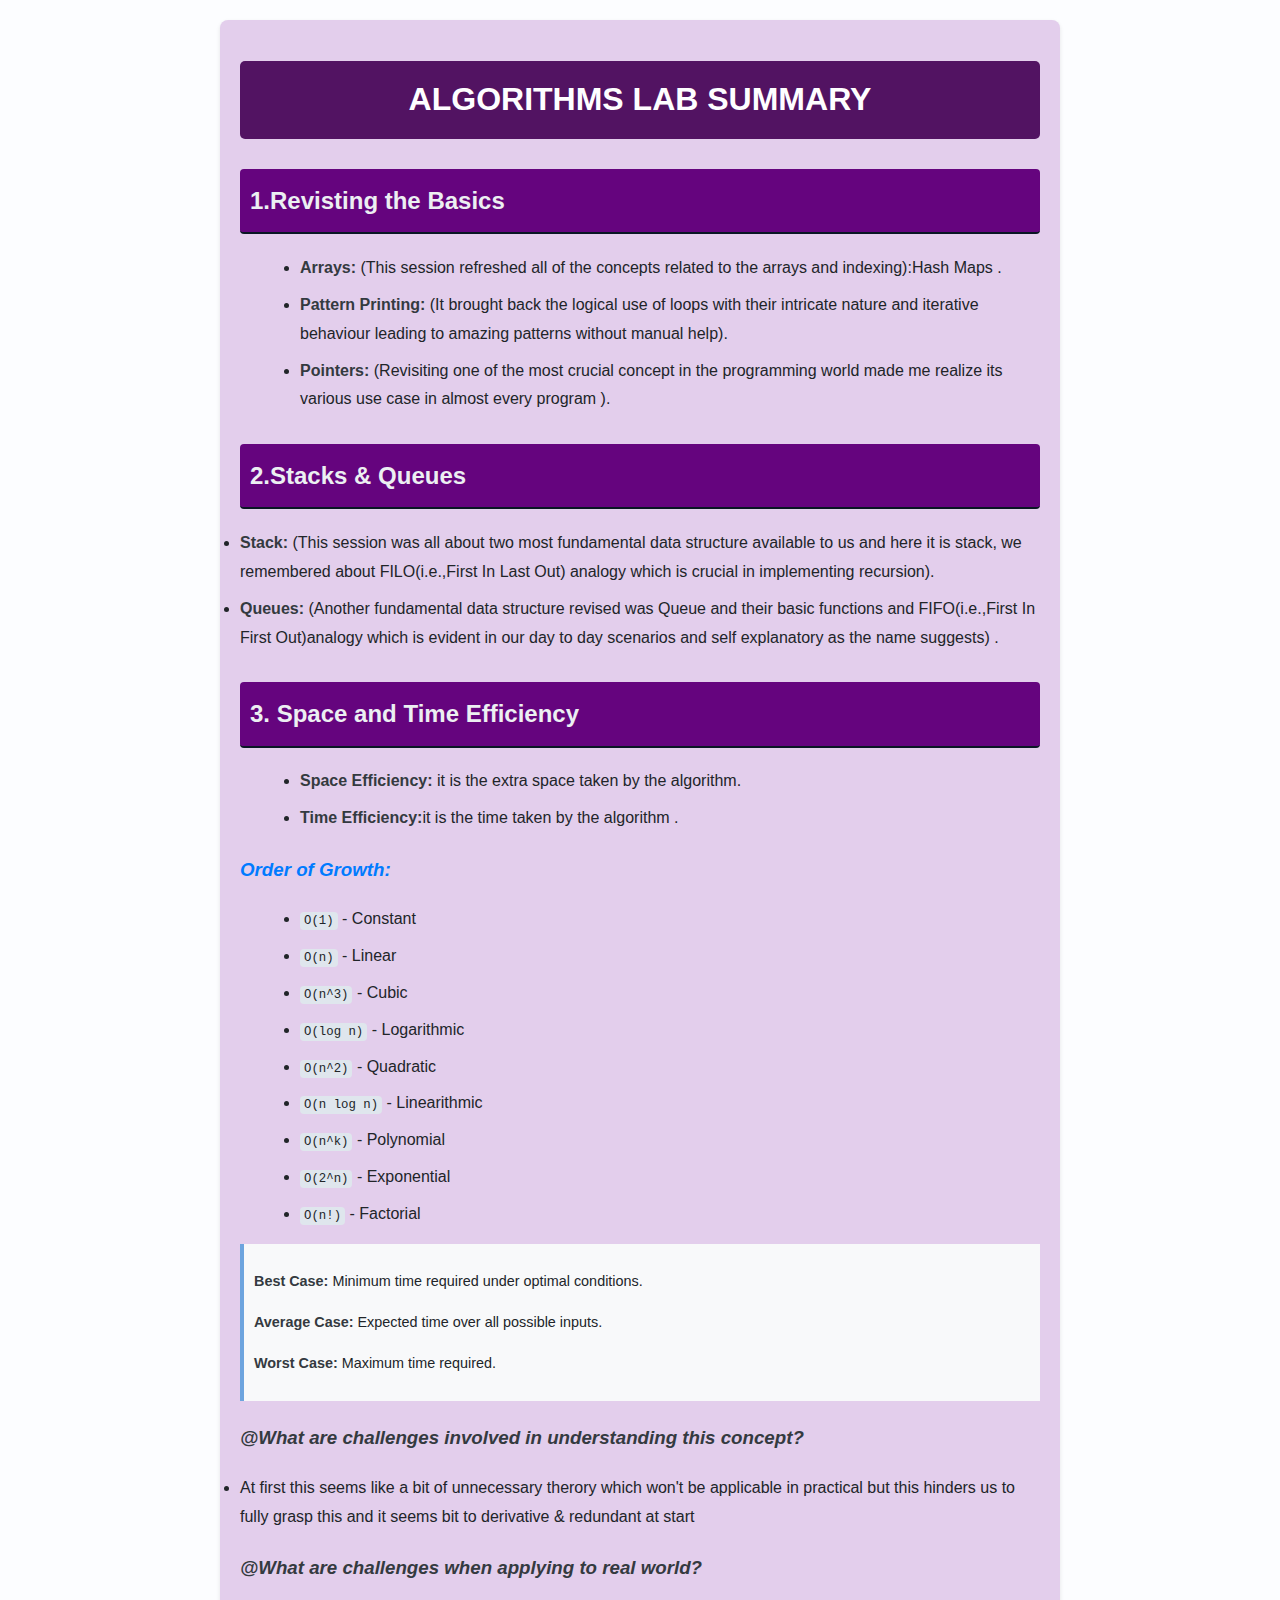
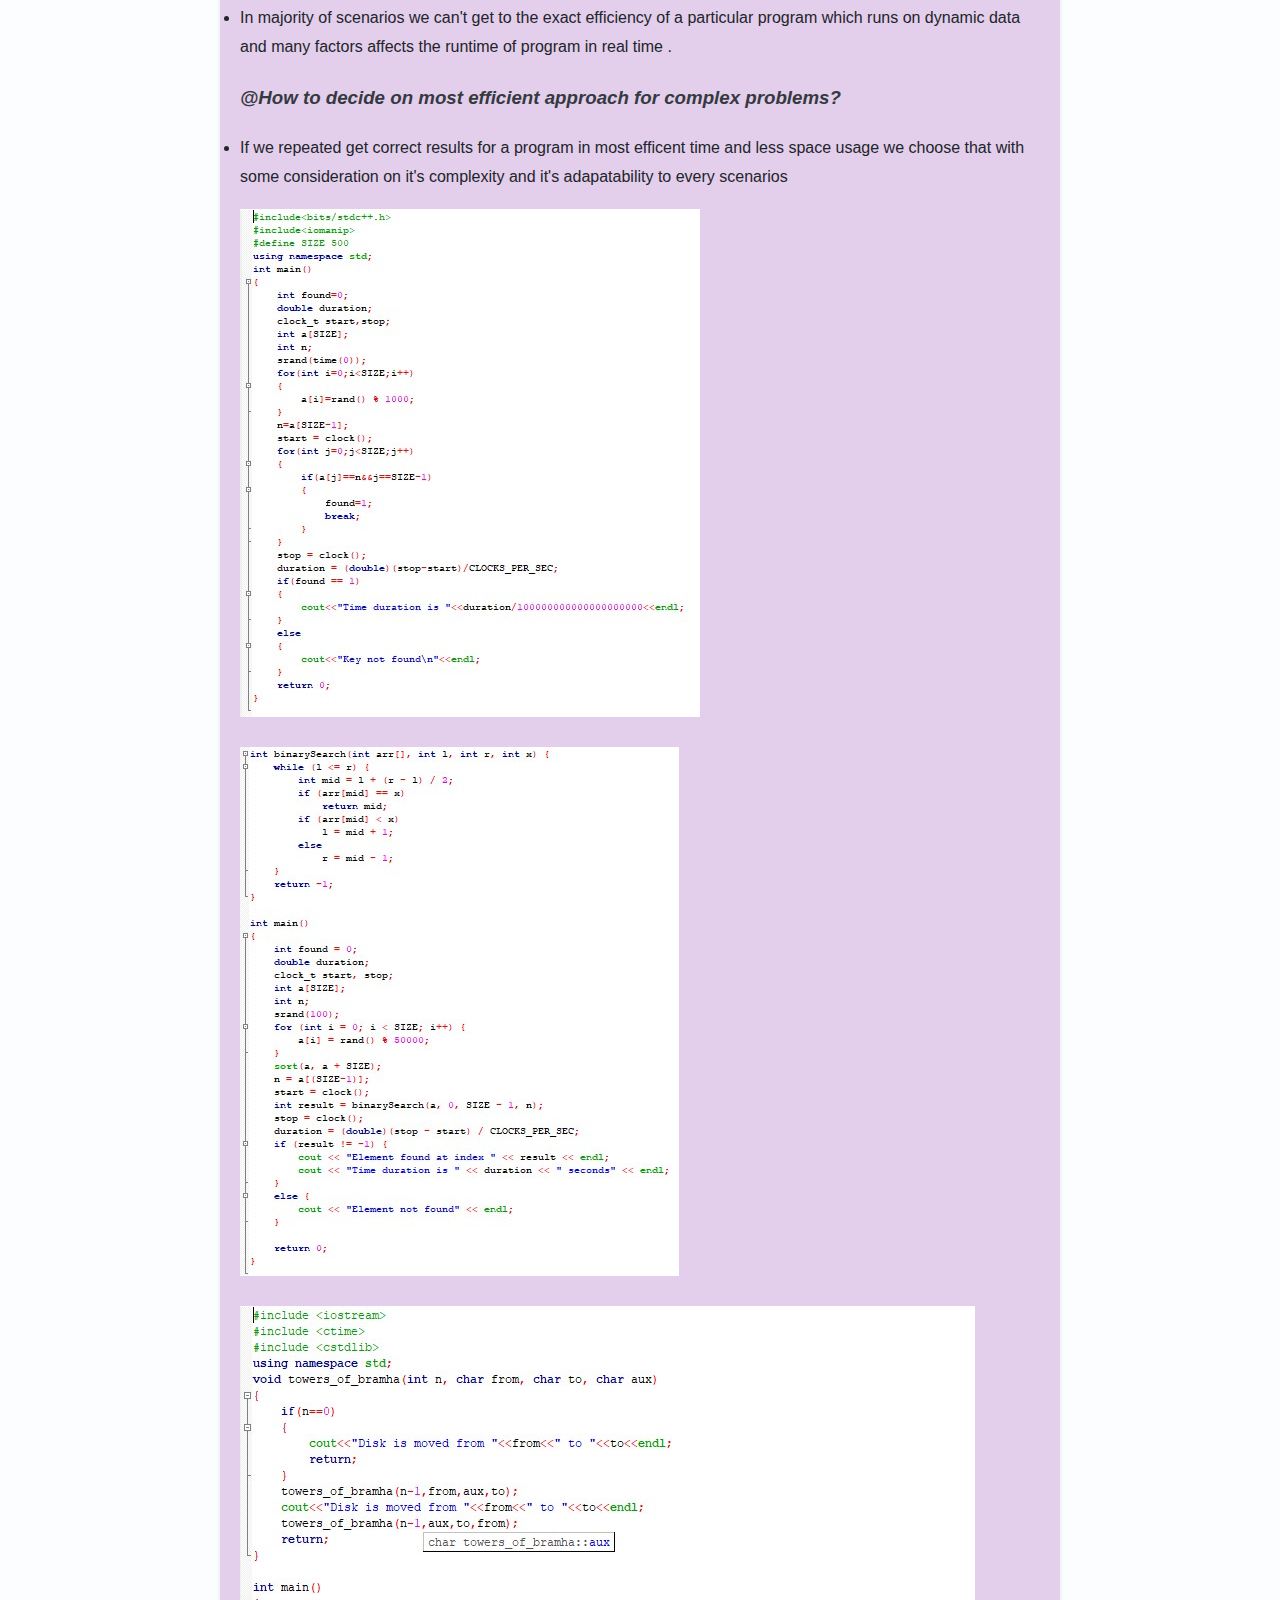
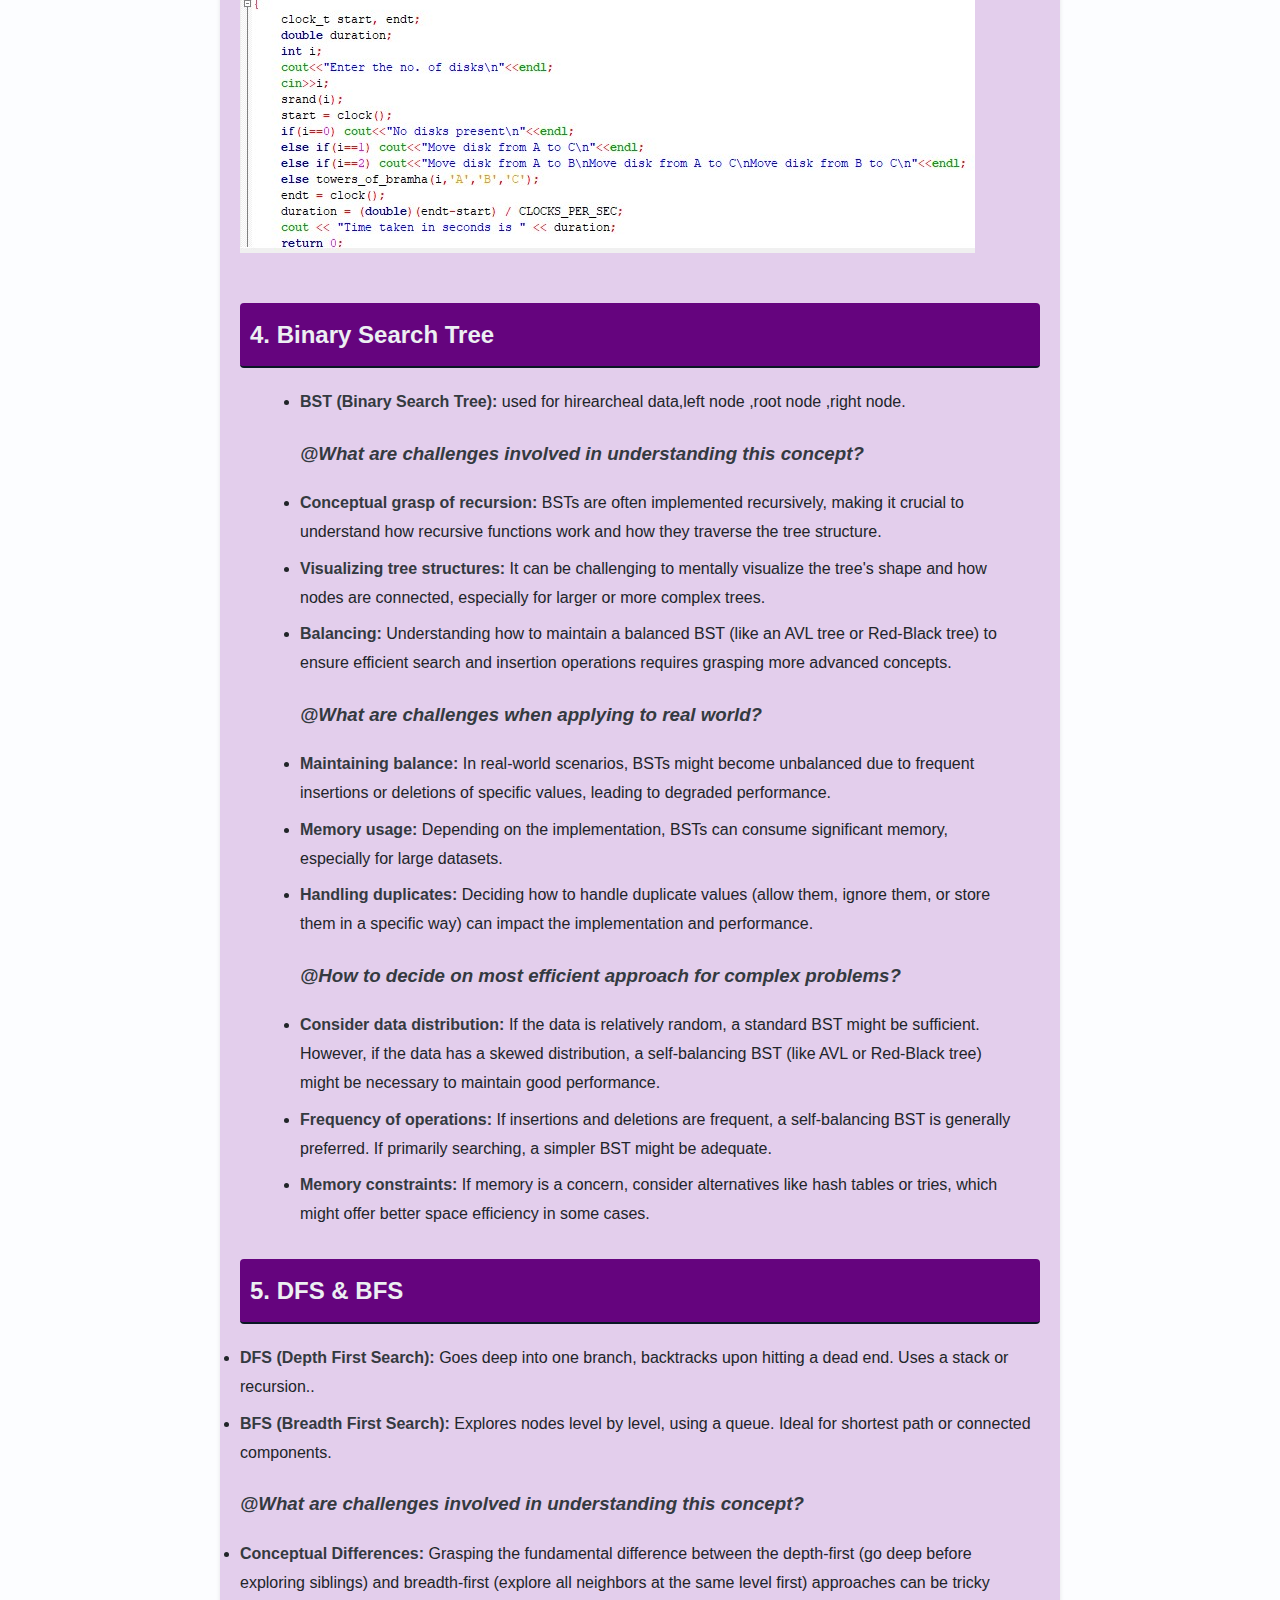
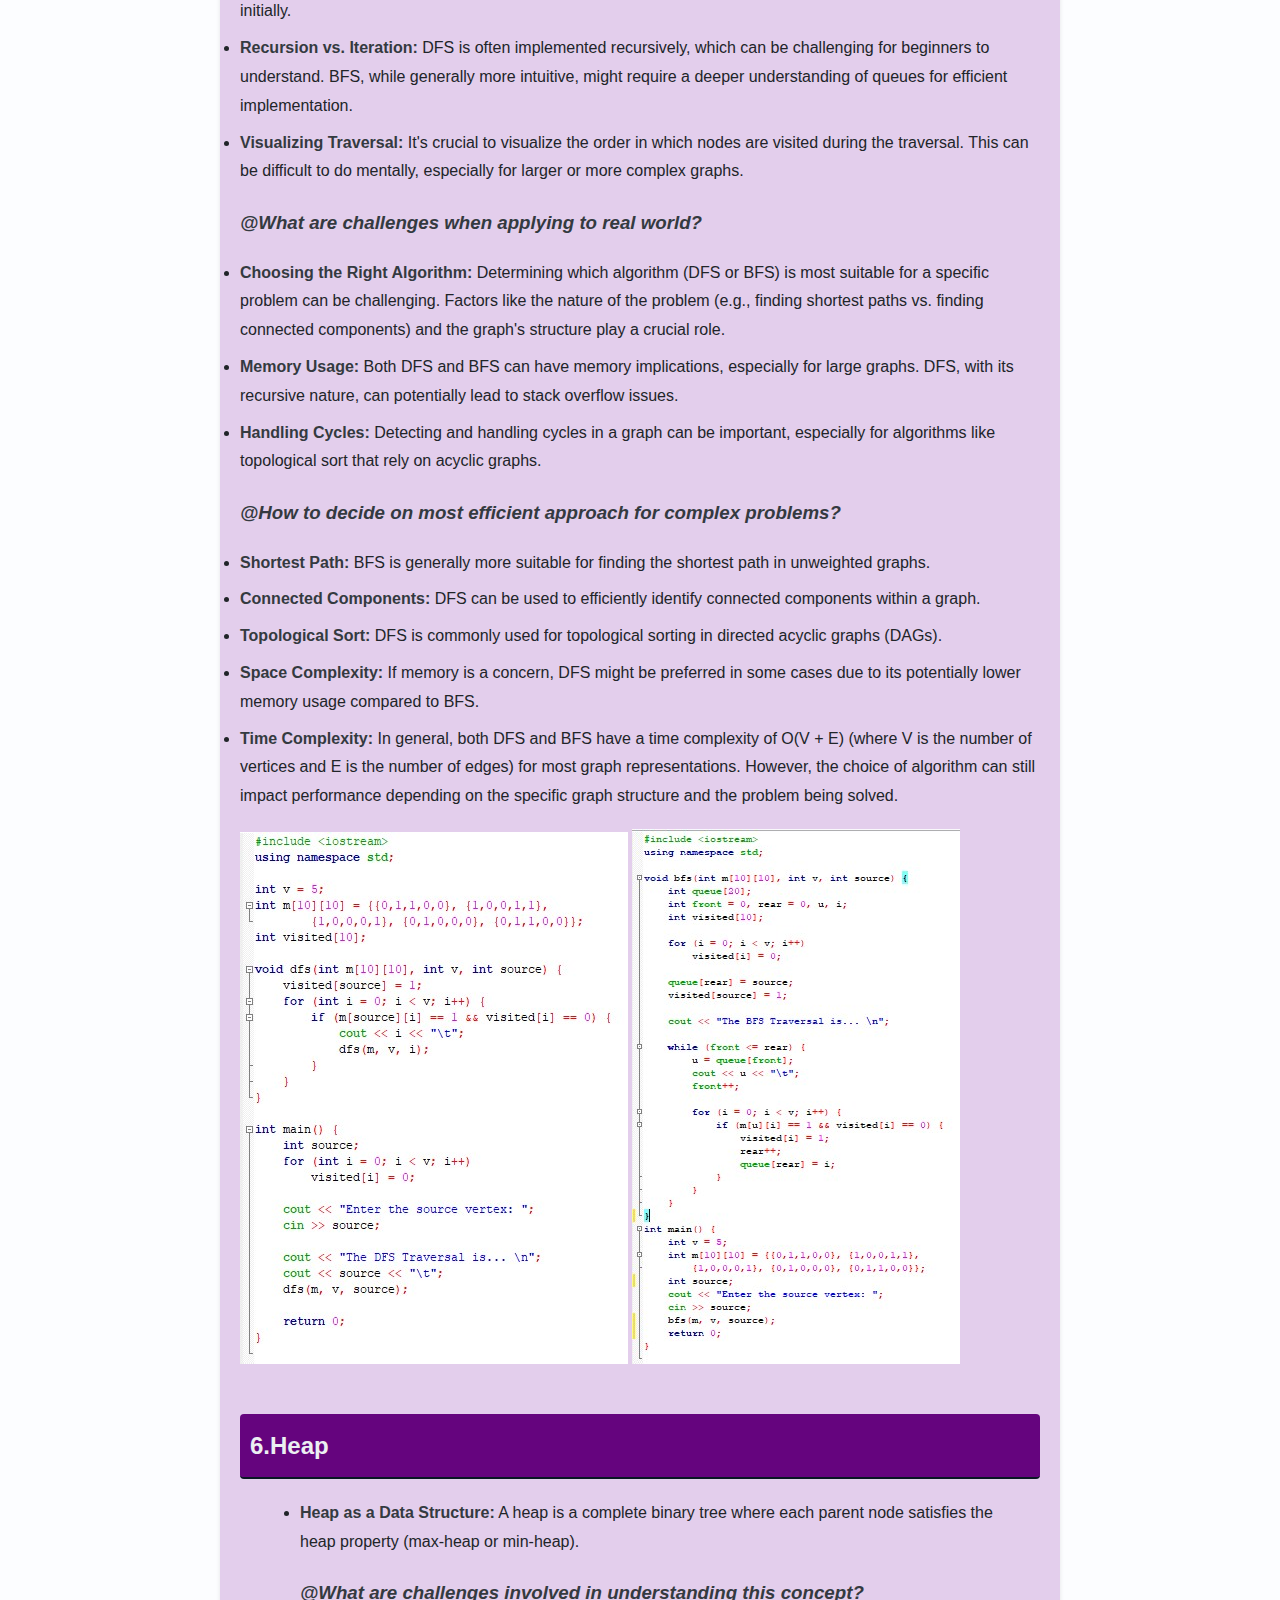
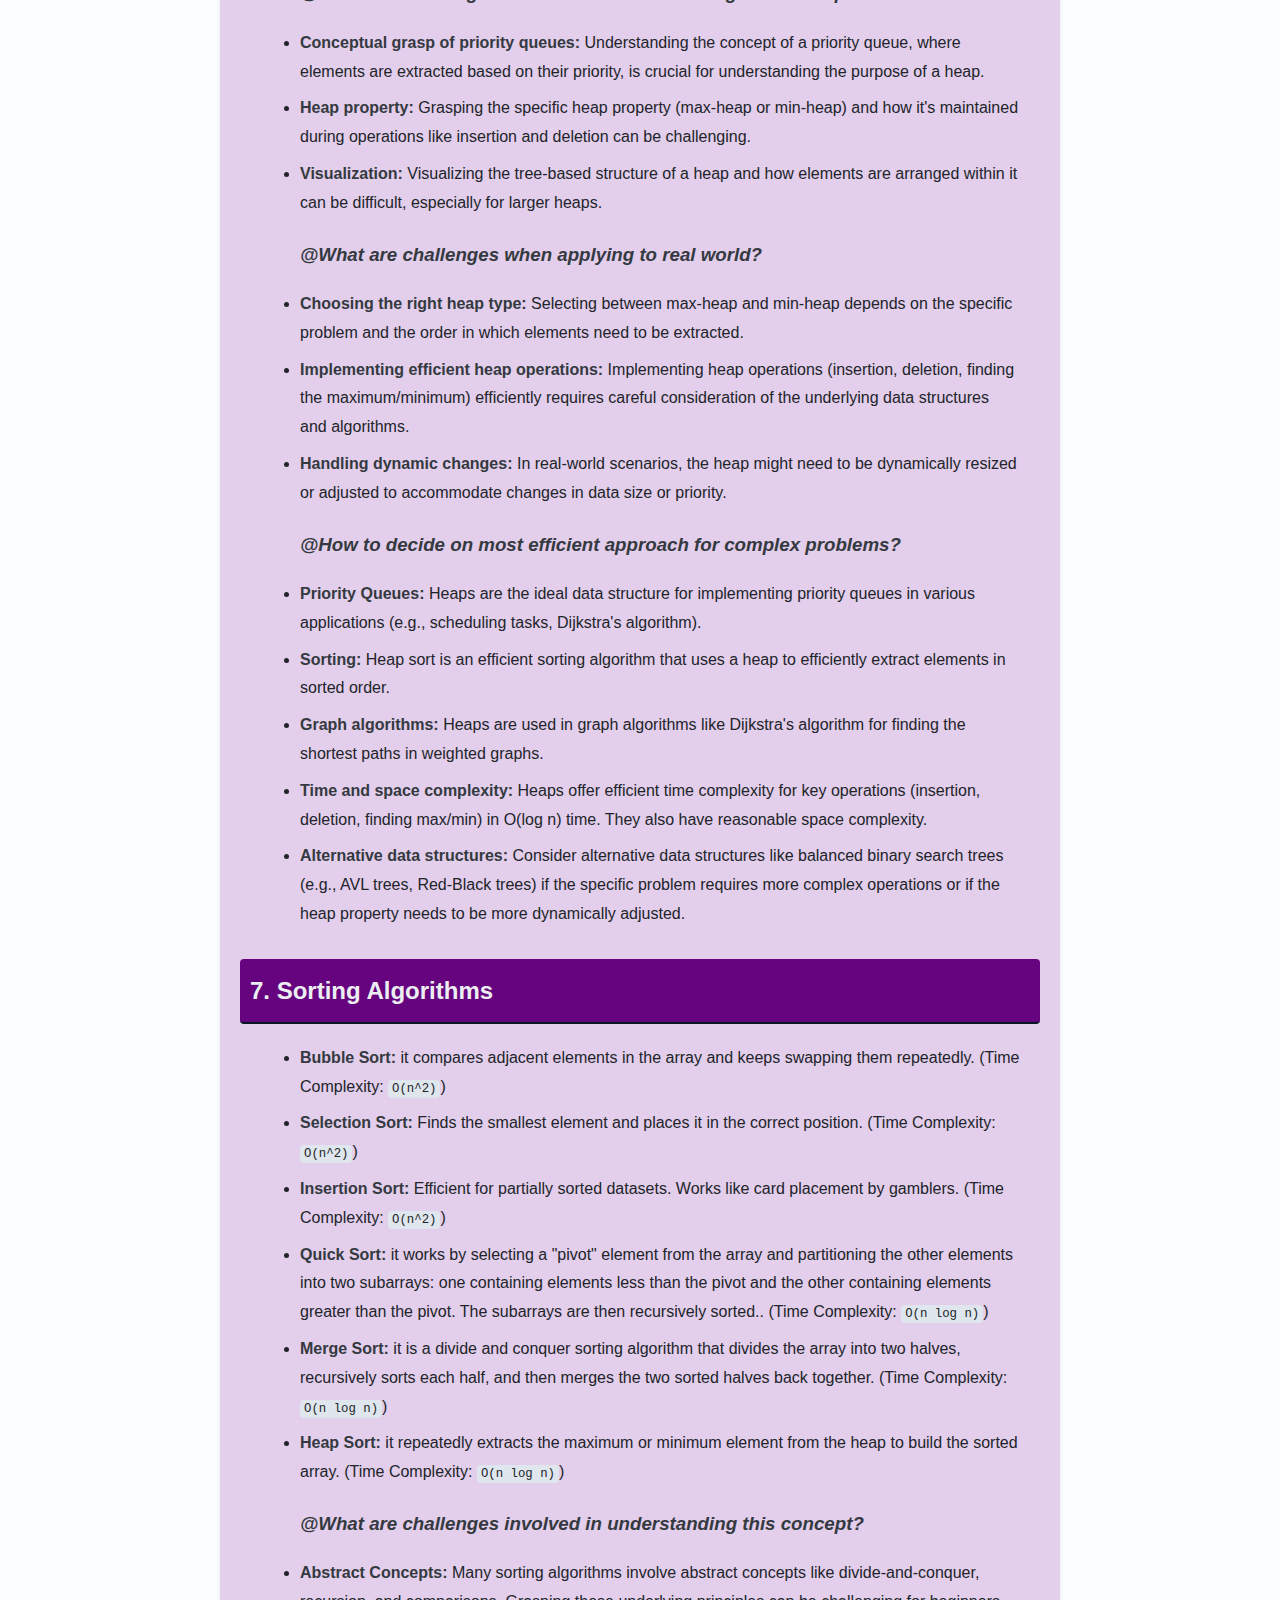
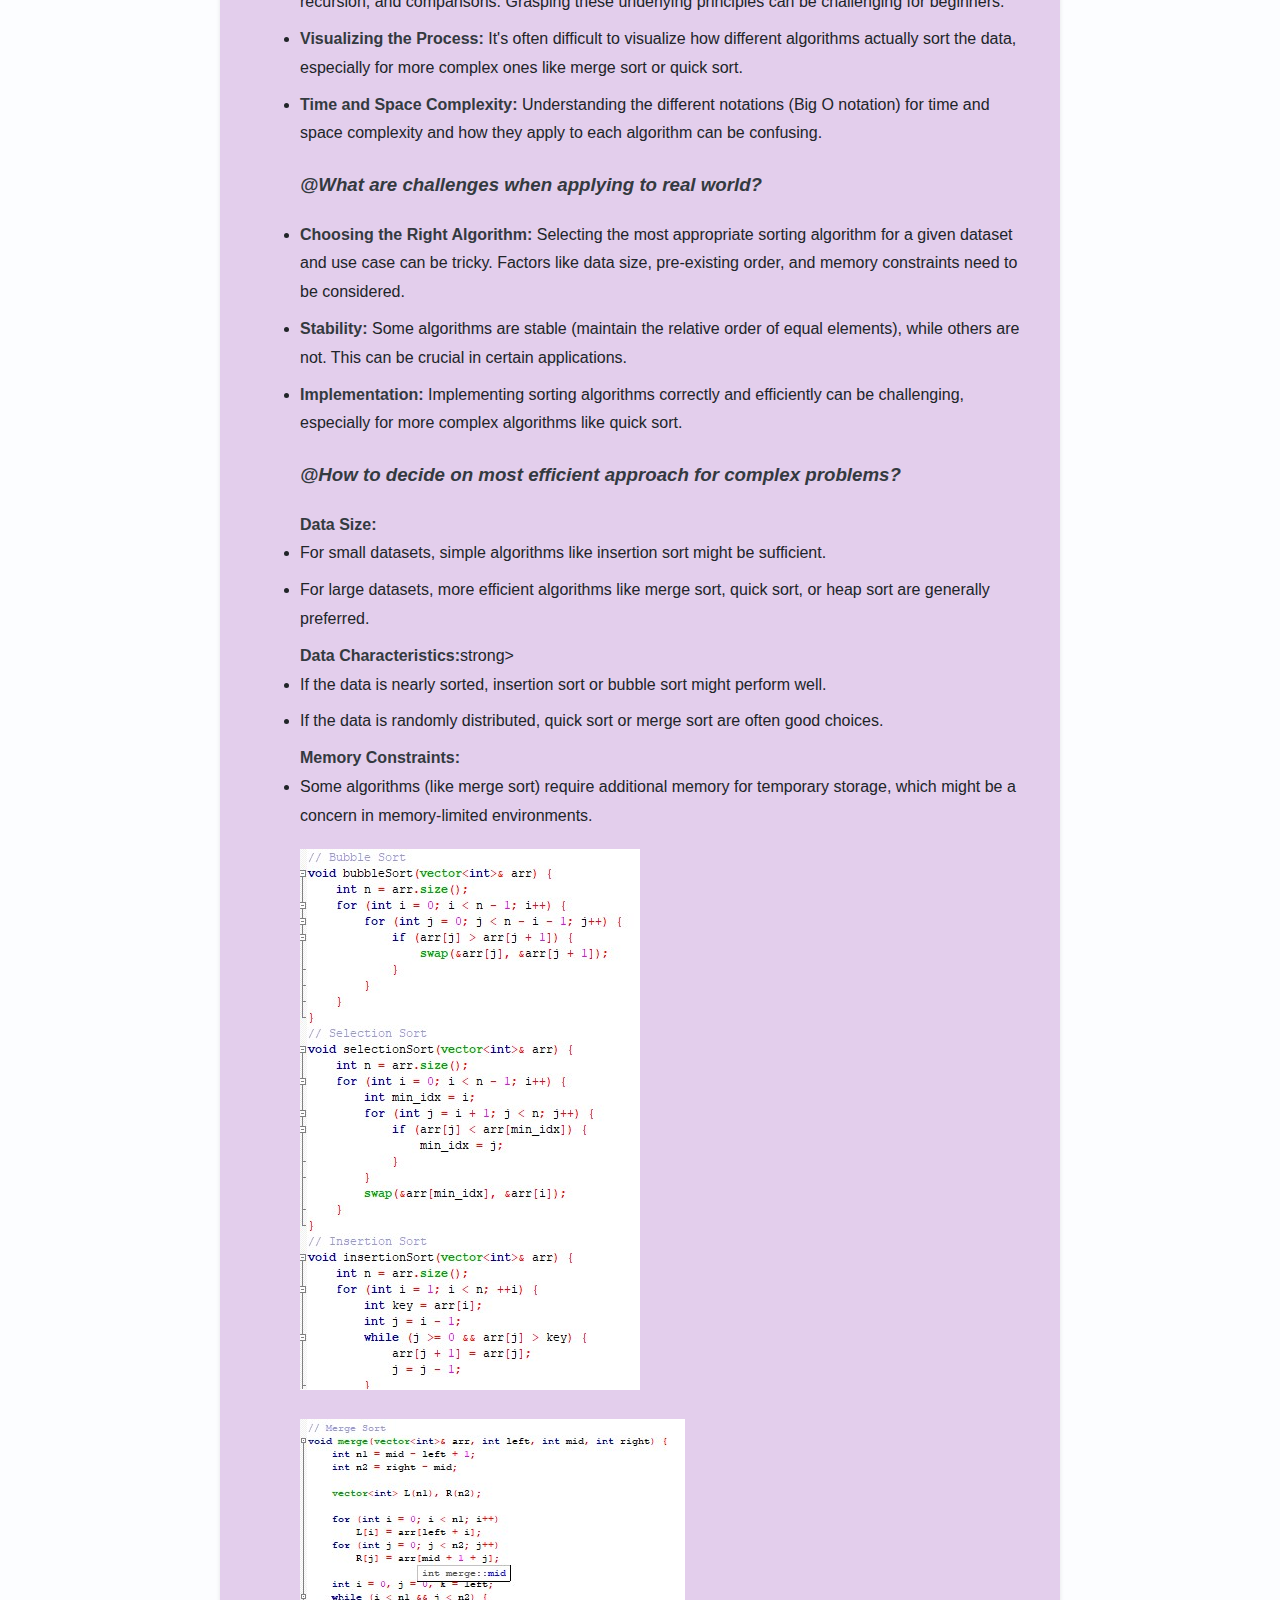
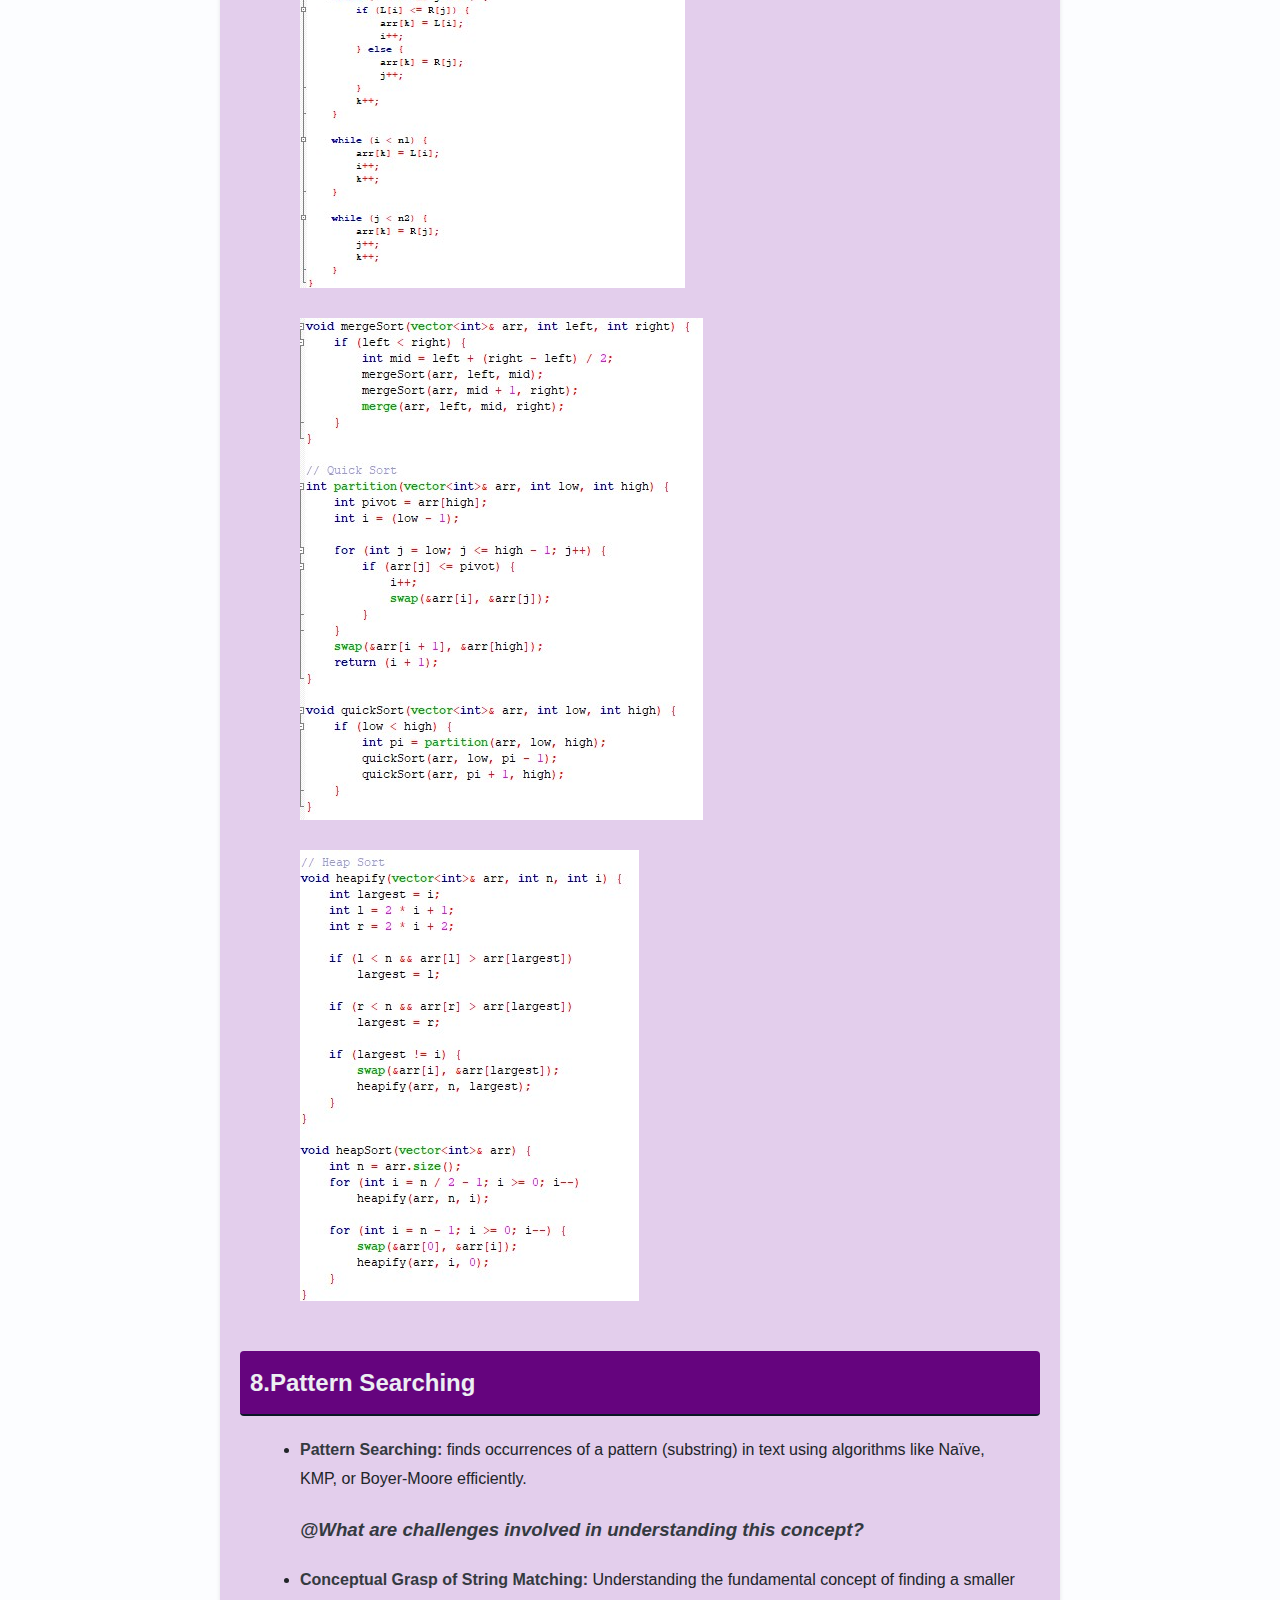
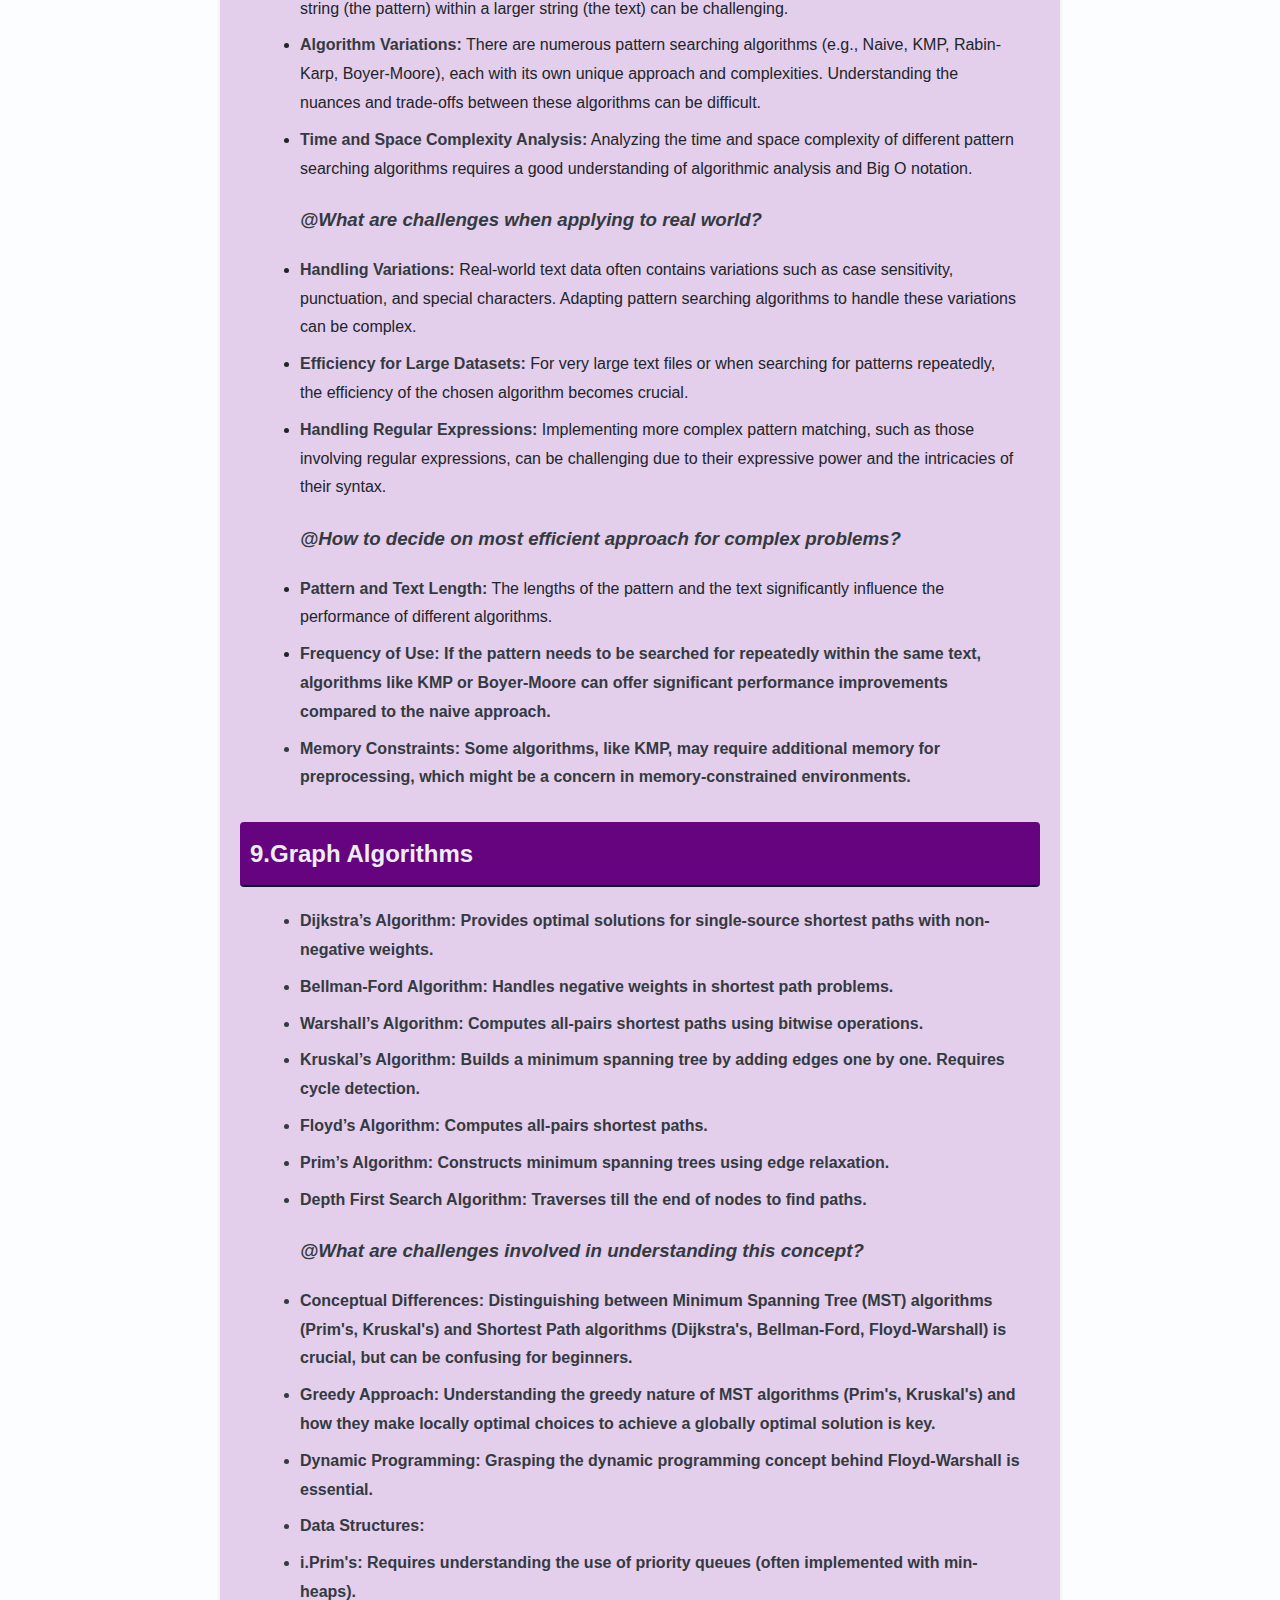
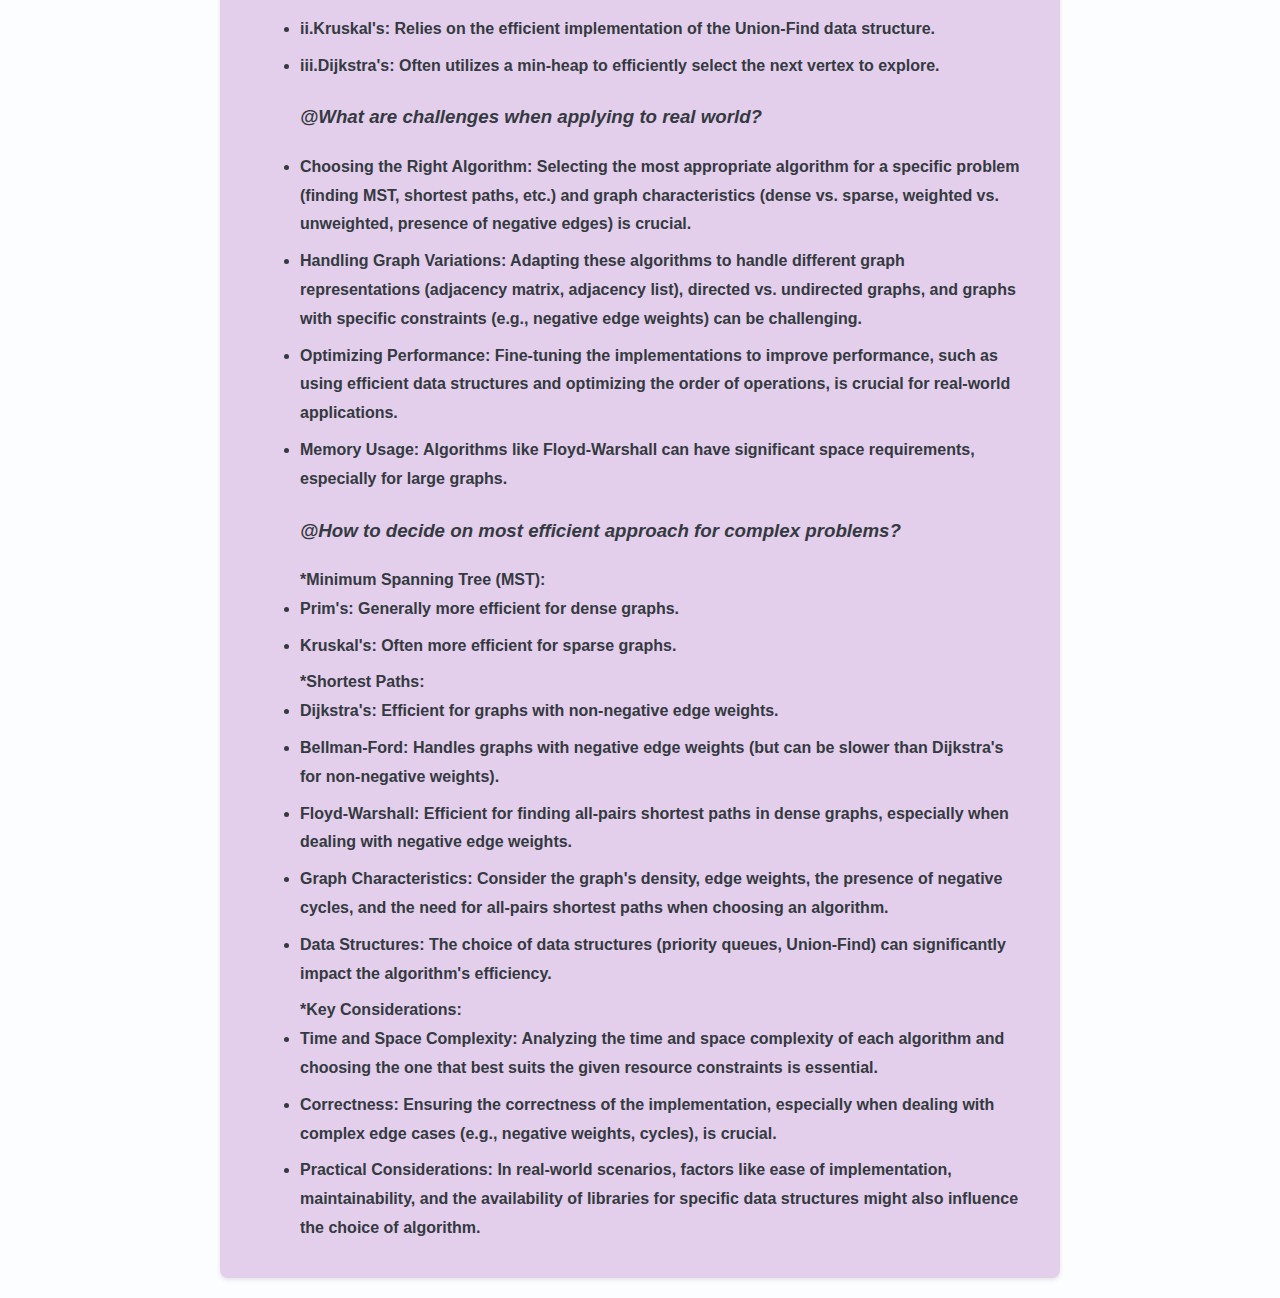
==== commit 2f2755f3: "Update index.html" ====
--- a/Project_1/index.html
+++ b/Project_1/index.html
@@ -222,7 +222,7 @@
                         <strong>Data Size:</strong>
                         <li>  For small datasets, simple algorithms like insertion sort might be sufficient.</li>
                         <li>  For large datasets, more efficient algorithms like merge sort, quick sort, or heap sort are generally preferred.</li>
-                        <strong>Data Characteristics:<strong/>
+                        <strong>Data Characteristics:</strong>strong>
                         <li>  If the data is nearly sorted, insertion sort or bubble sort might perform well.</li>
                         <li>  If the data is randomly distributed, quick sort or merge sort are often good choices.</li>
                         <strong>Memory Constraints:</strong>
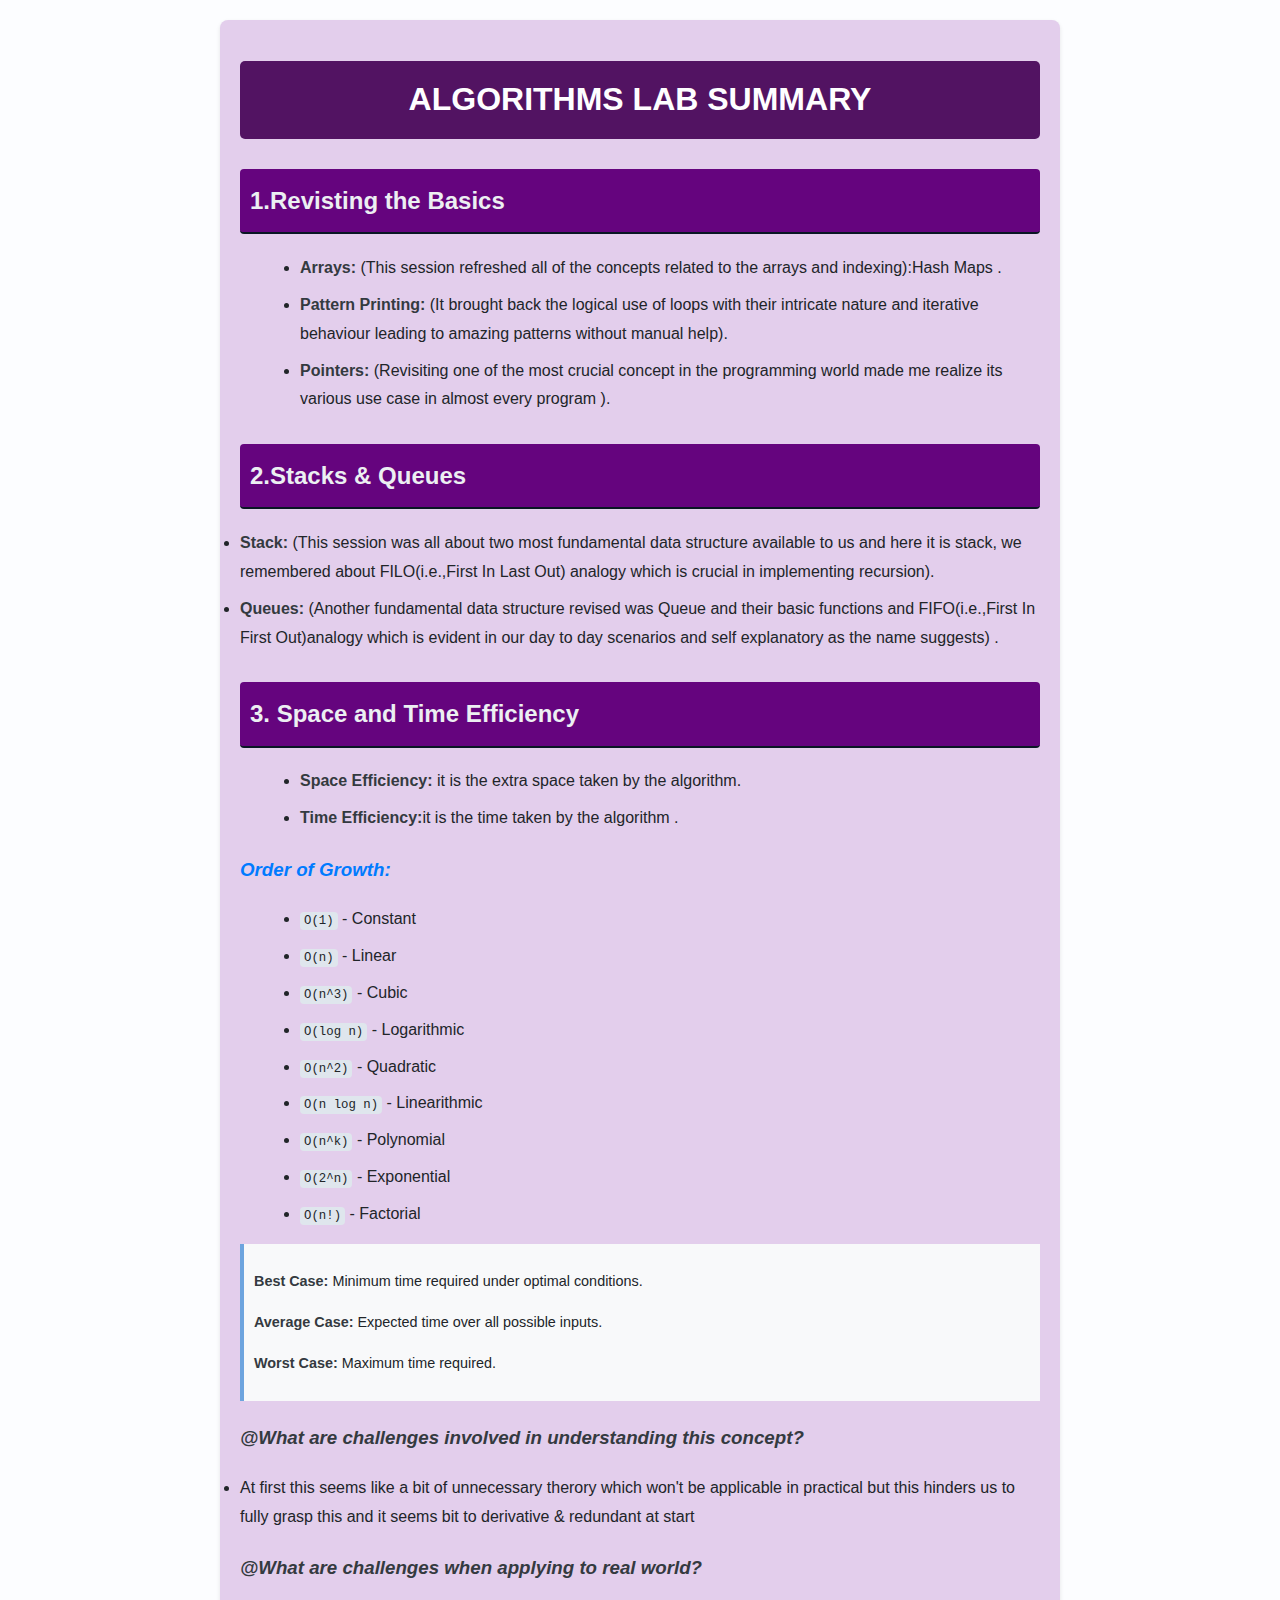
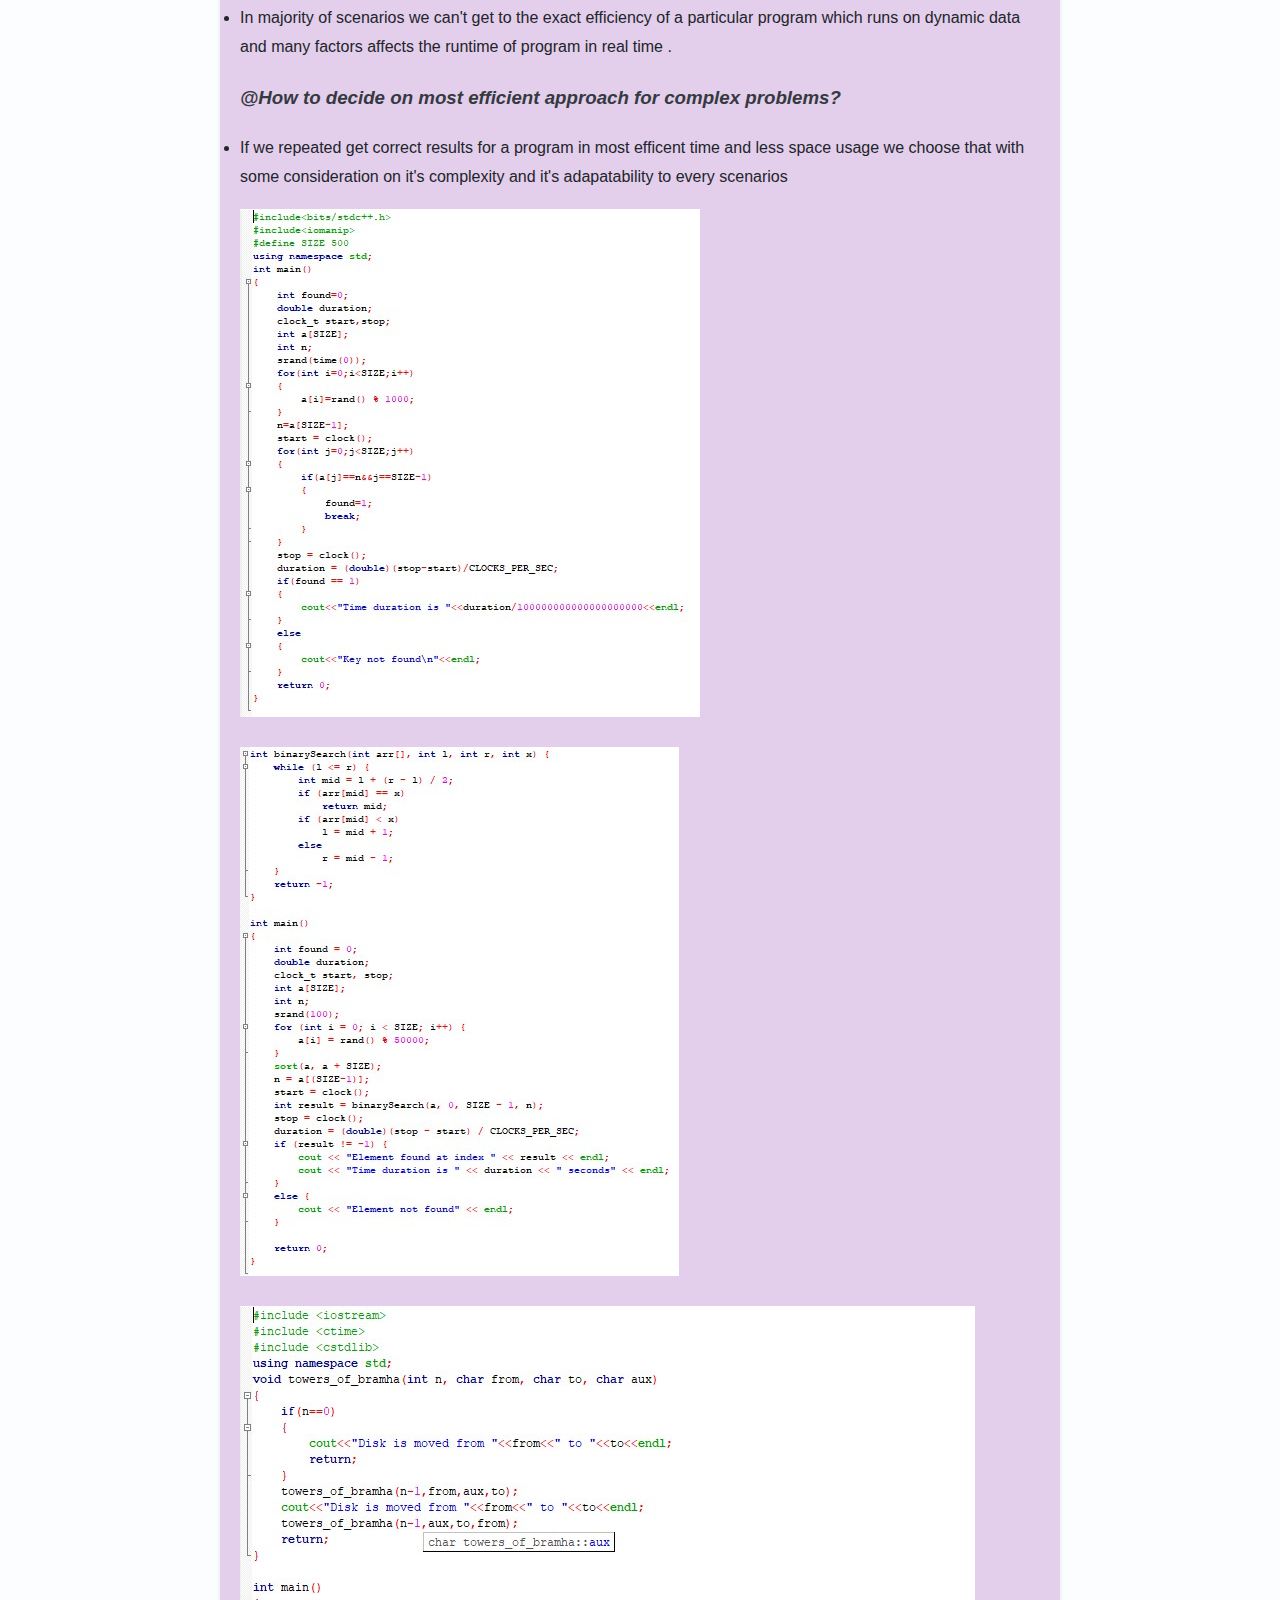
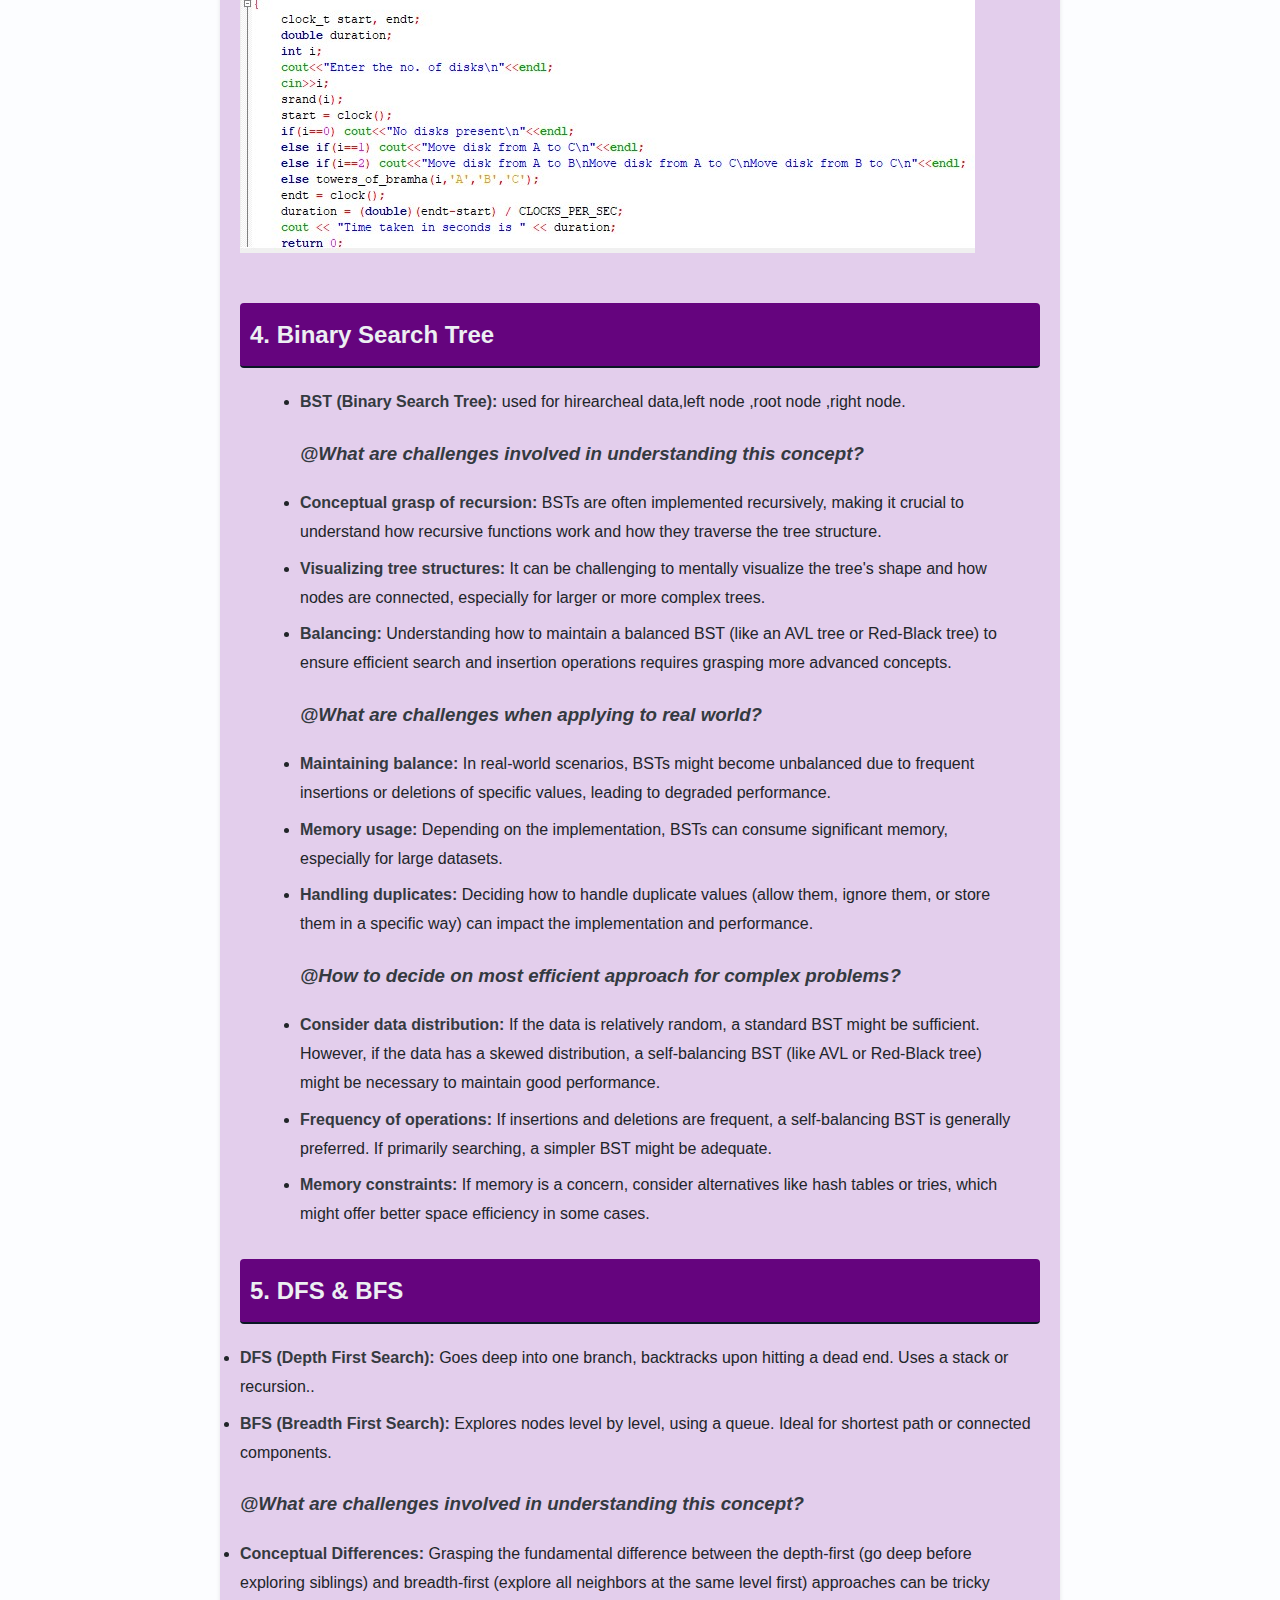
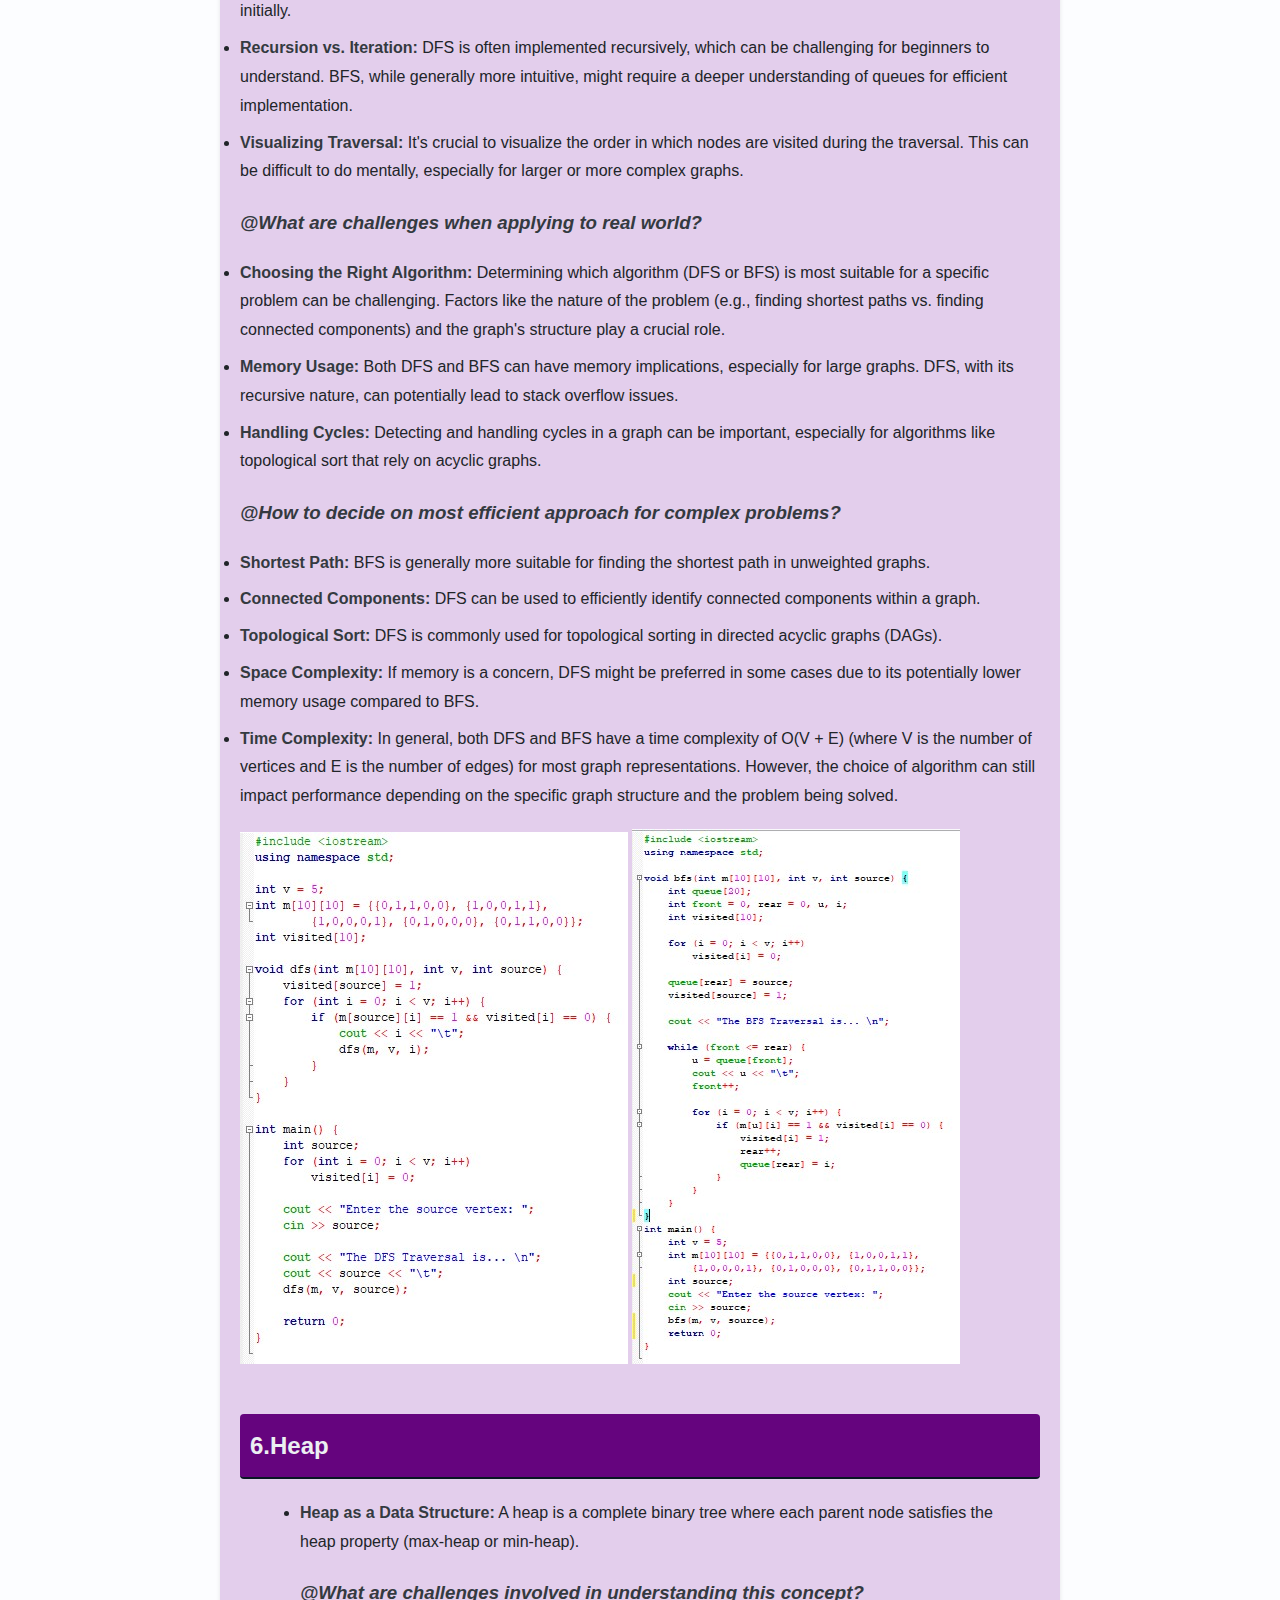
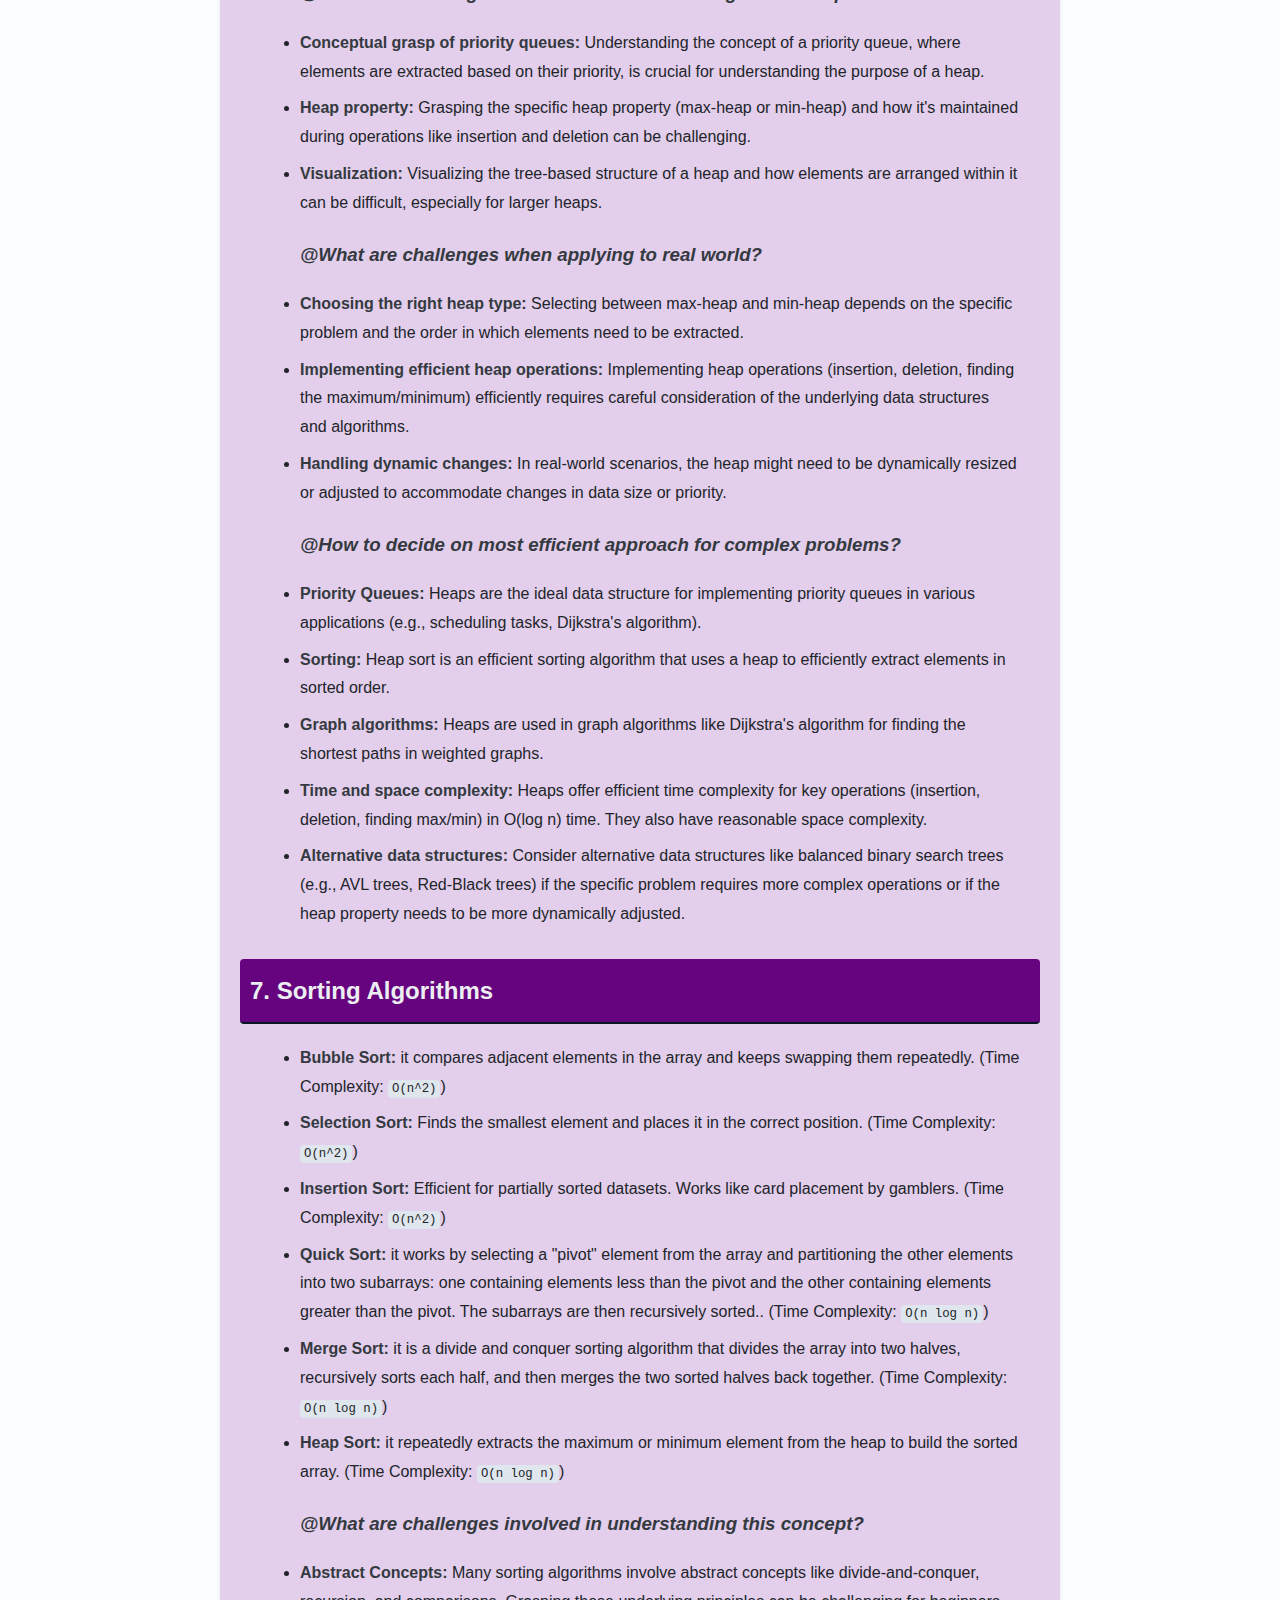
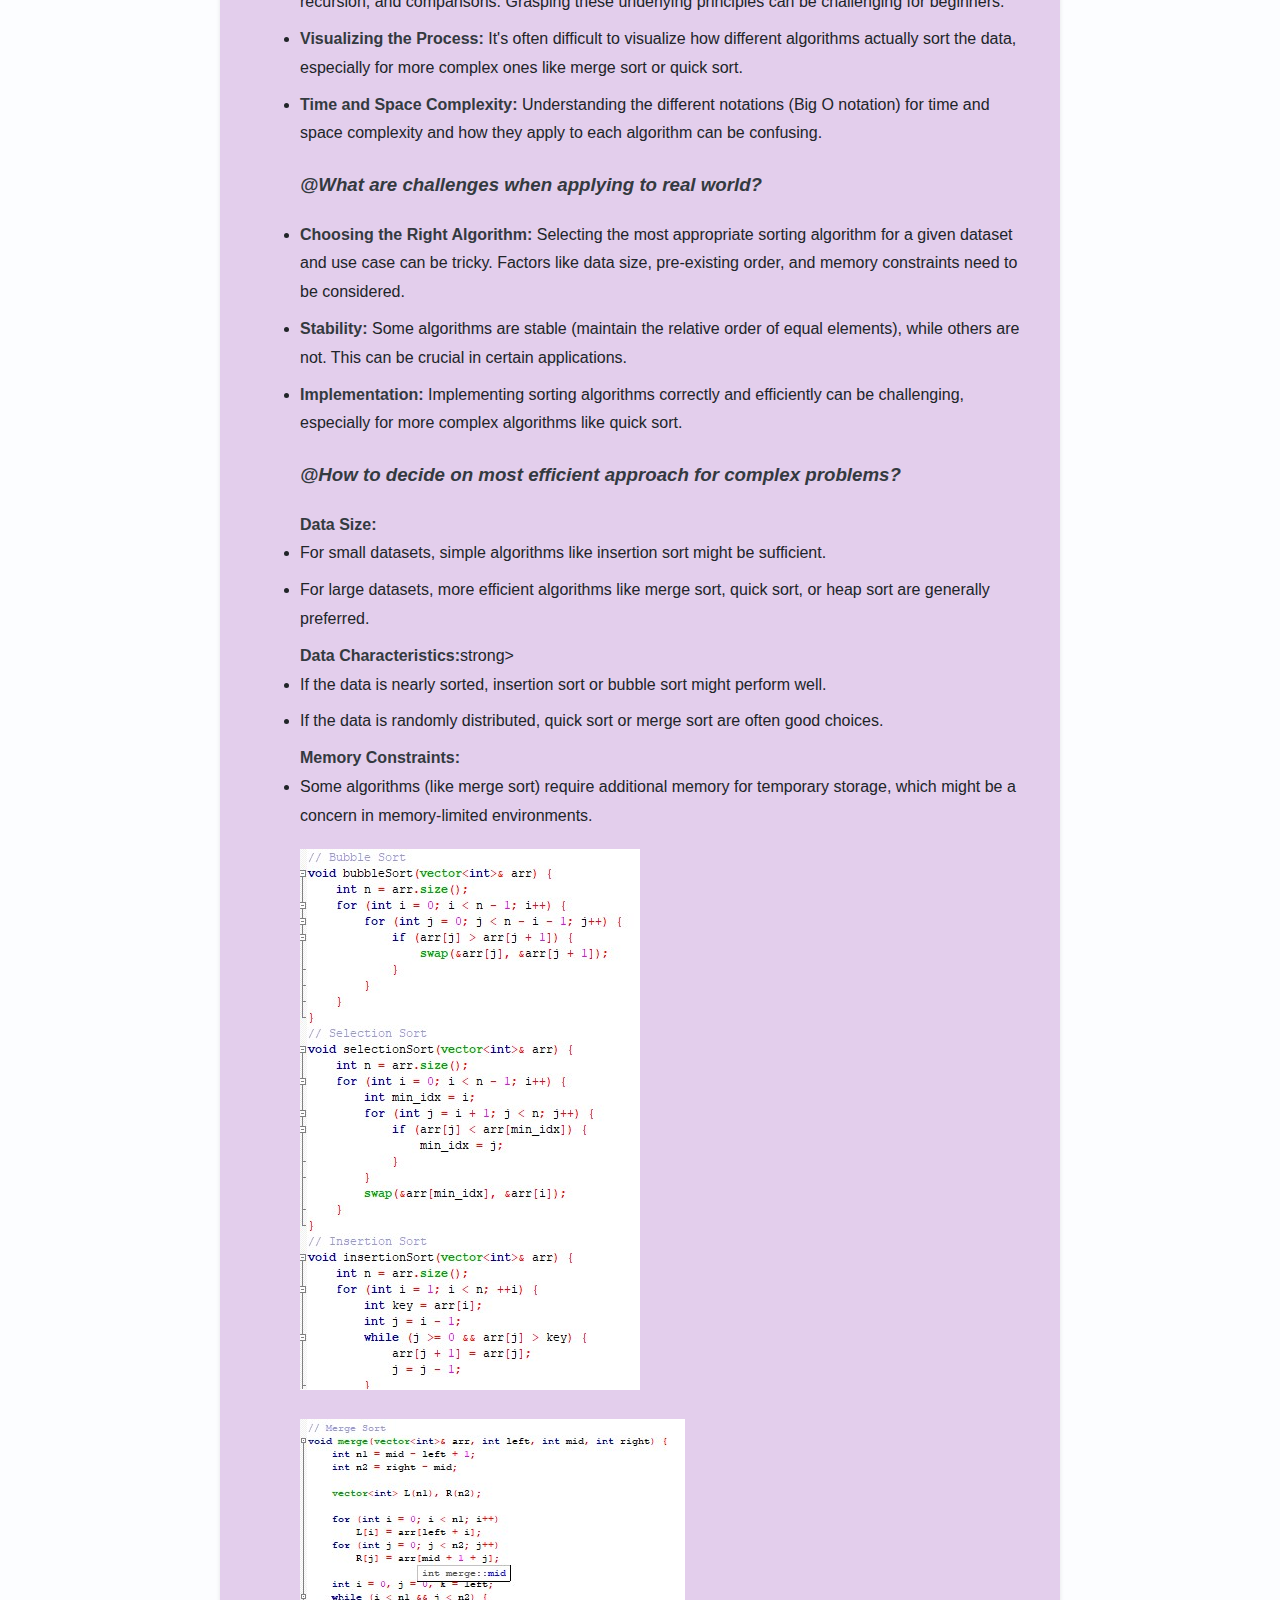
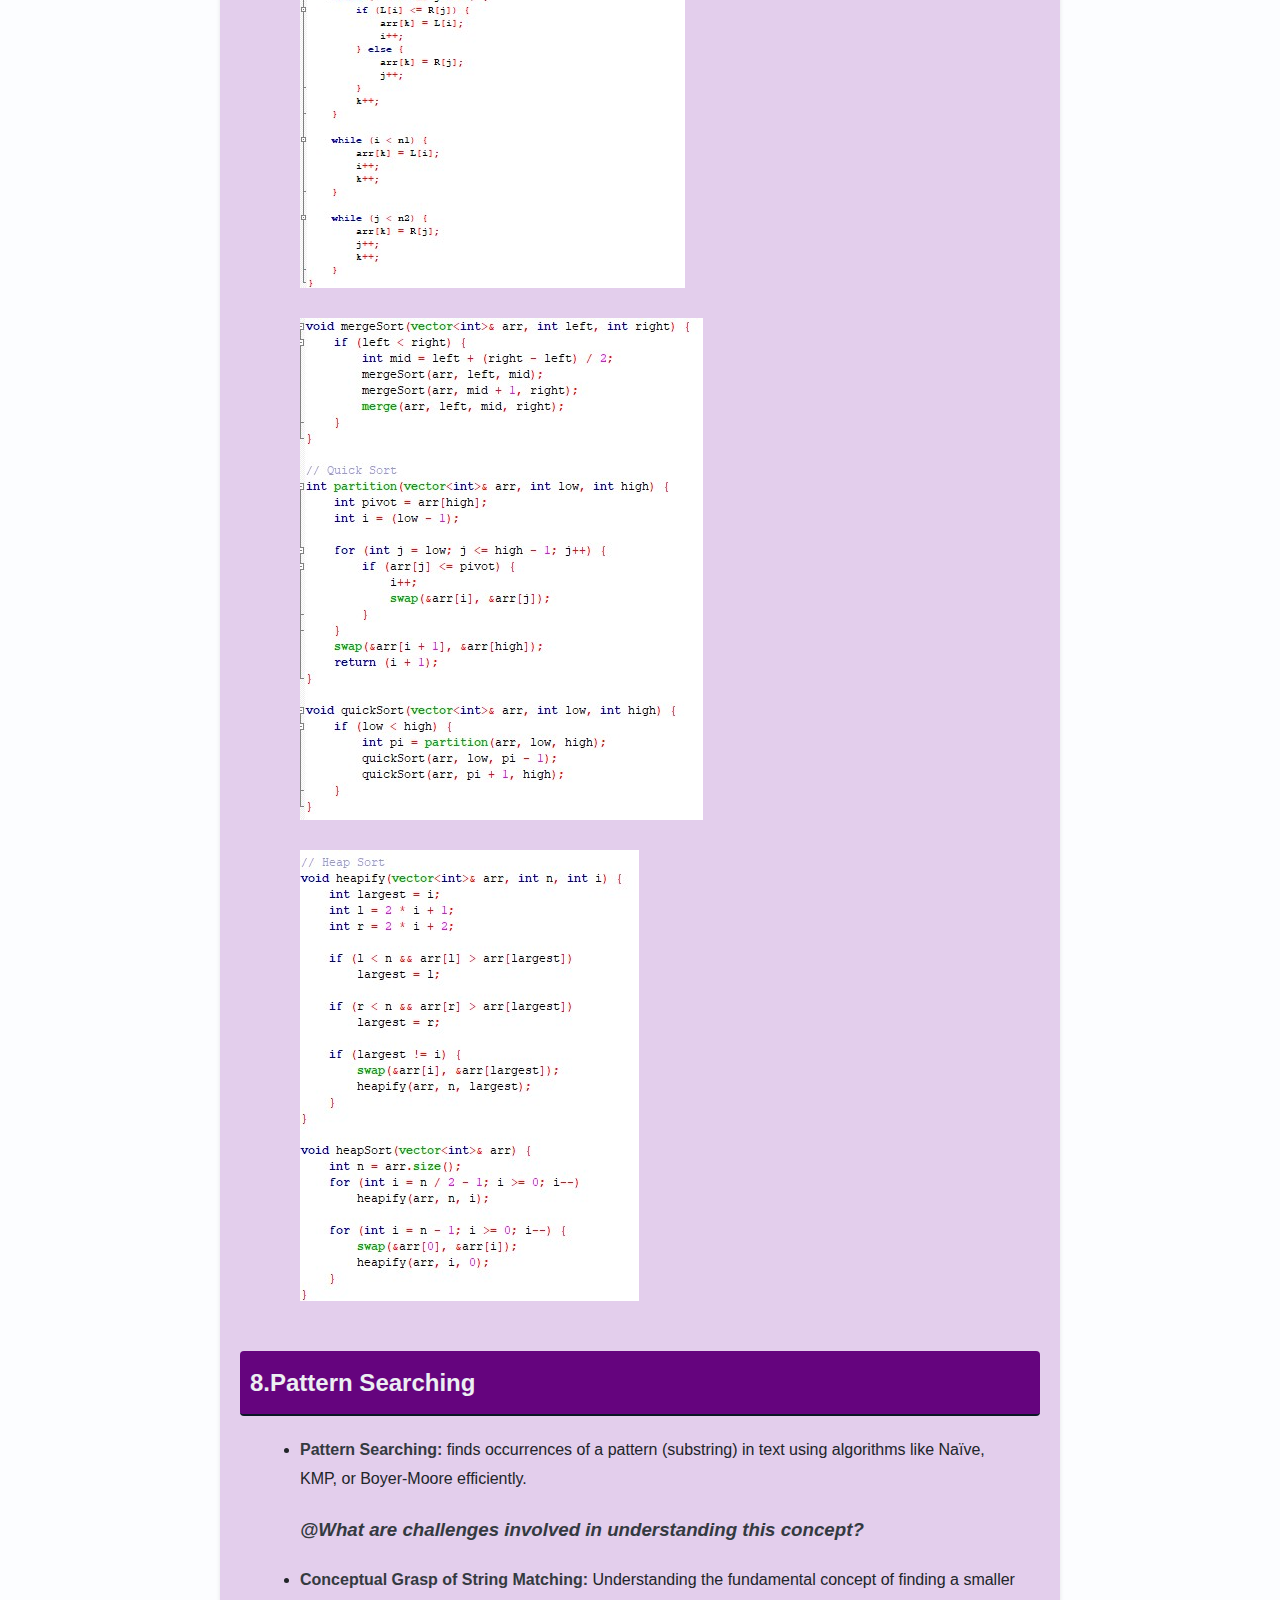
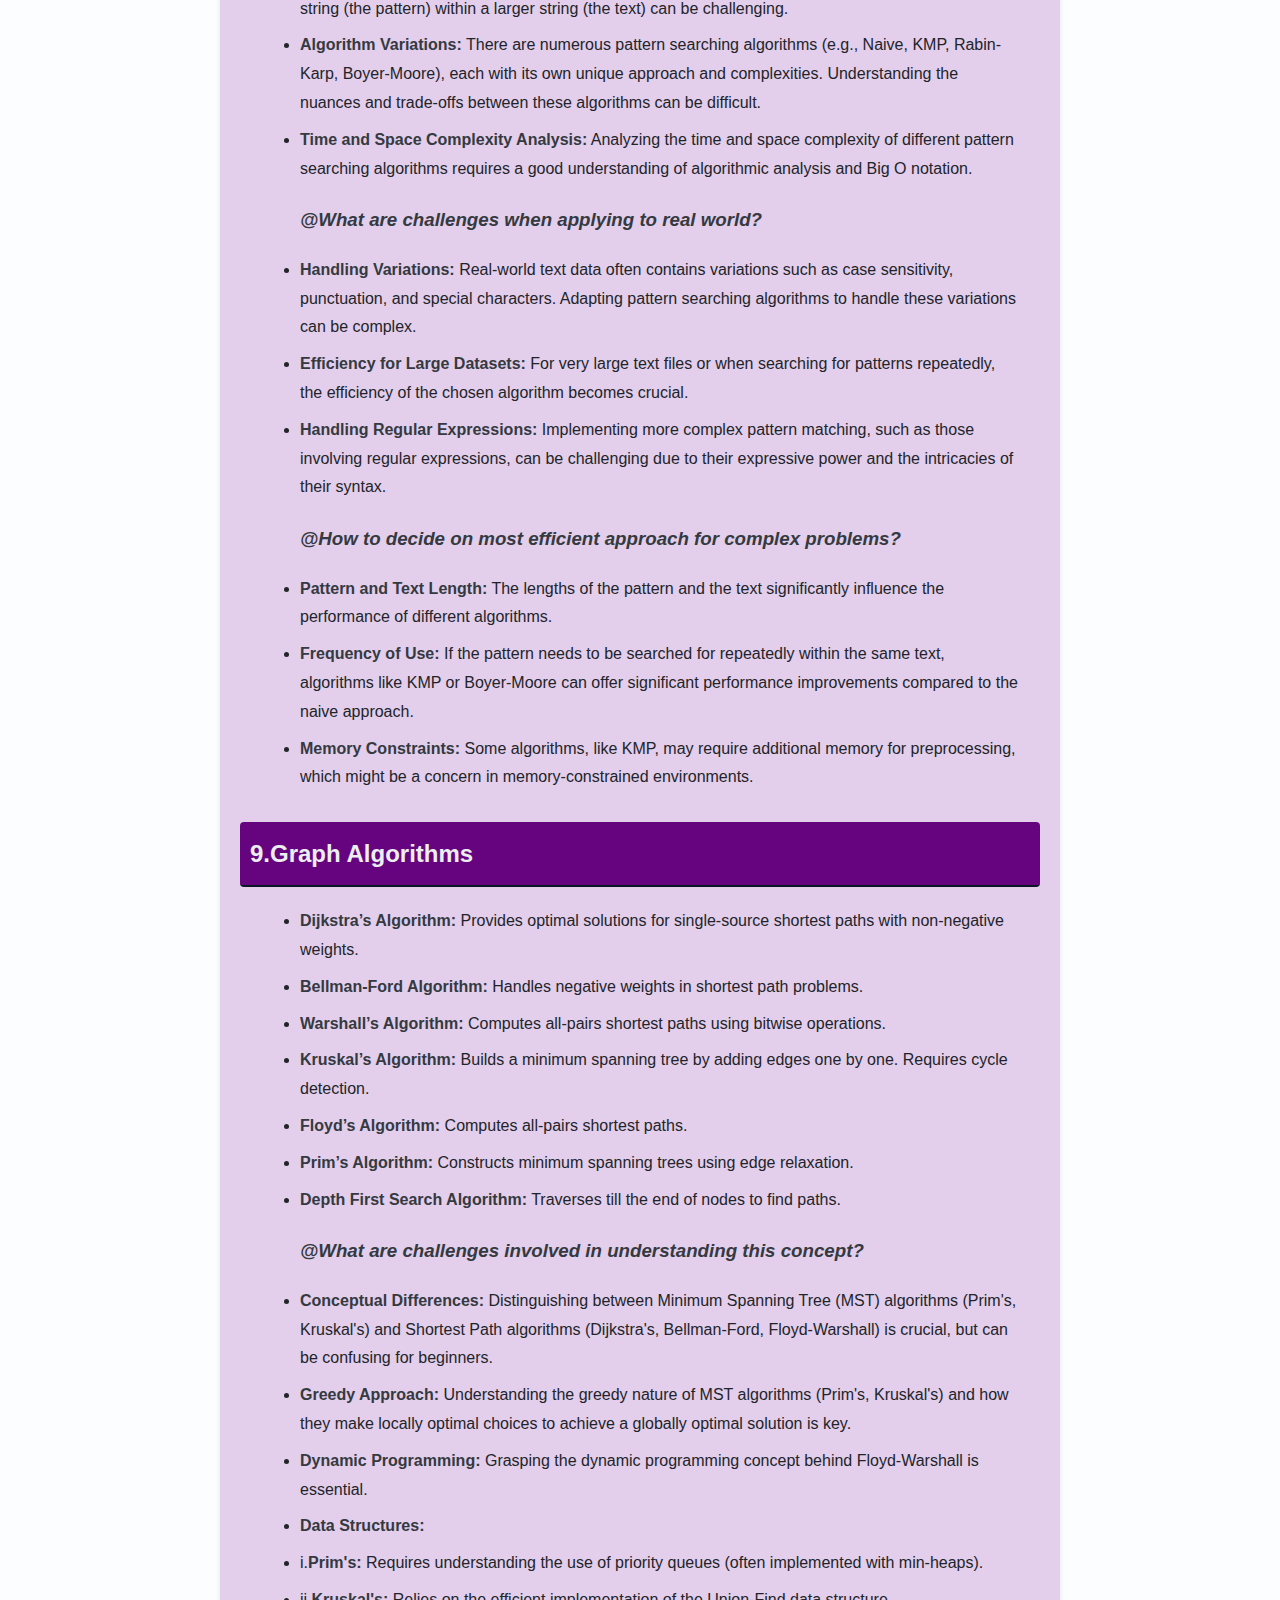
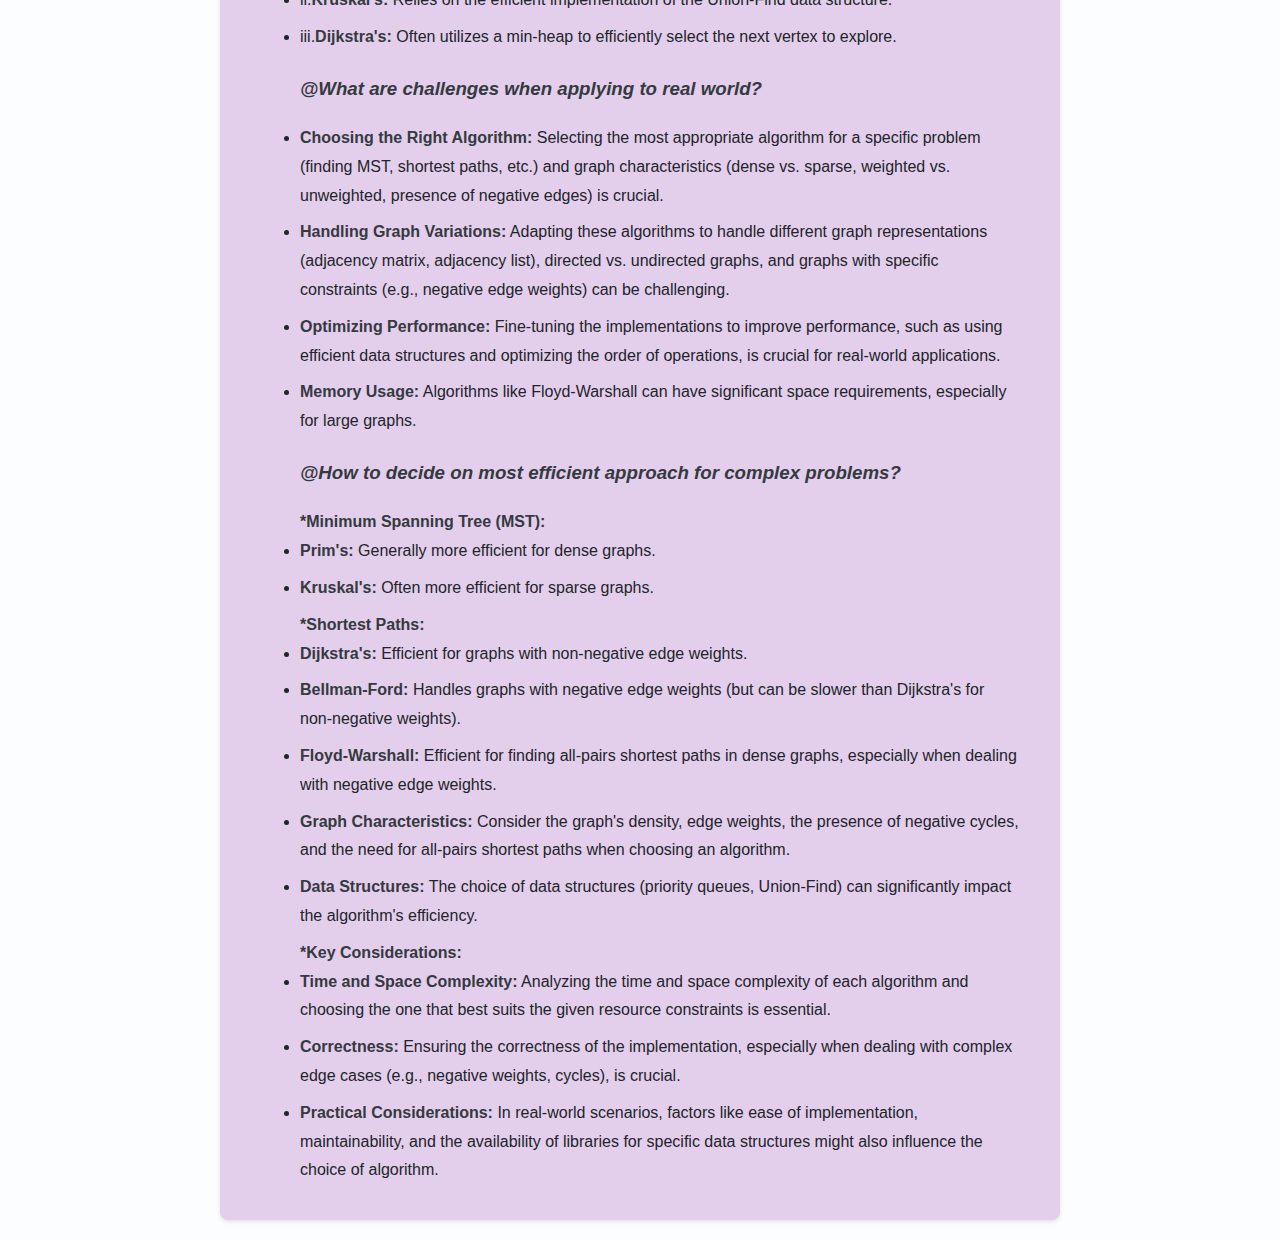
==== commit d540cb92: "Update index.html" ====
--- a/Project_1/index.html
+++ b/Project_1/index.html
@@ -247,7 +247,7 @@
                         <li><strong> Handling Regular Expressions:</strong> Implementing more complex pattern matching, such as those involving regular expressions, can be challenging due to their expressive power and the intricacies of their syntax.</li>
             <h3><strong>@How to decide on most efficient approach for complex problems?</strong></h3>
                         <li><strong>Pattern and Text Length:</strong> The lengths of the pattern and the text significantly influence the performance of different algorithms.</li>
-                        <li><strong><strong> Frequency of Use:</strong> If the pattern needs to be searched for repeatedly within the same text, algorithms like KMP or Boyer-Moore can offer significant performance improvements compared to the naive approach.</li>
+                        <li><strong>Frequency of Use:</strong> If the pattern needs to be searched for repeatedly within the same text, algorithms like KMP or Boyer-Moore can offer significant performance improvements compared to the naive approach.</li>
                         <li><strong> Memory Constraints:</strong> Some algorithms, like KMP, may require additional memory for preprocessing, which might be a concern in memory-constrained environments. </li>
             
         </ul>
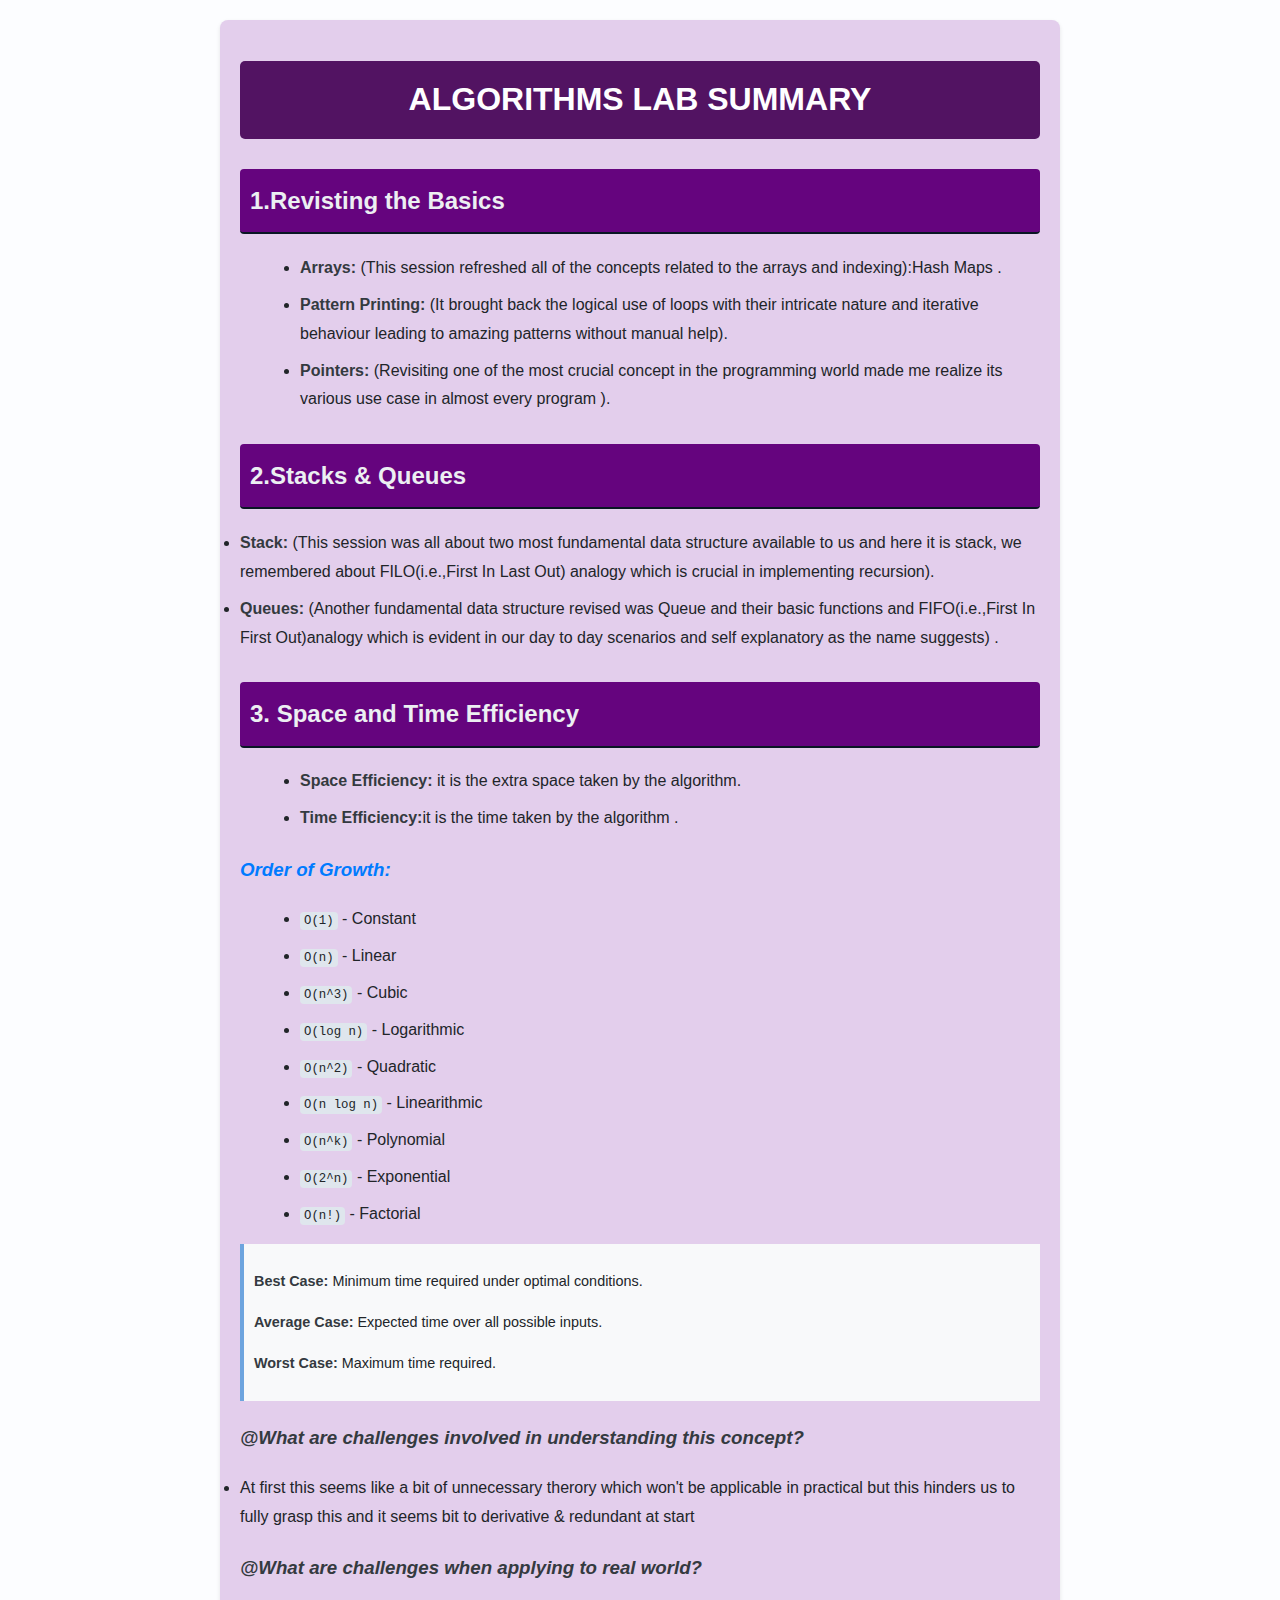
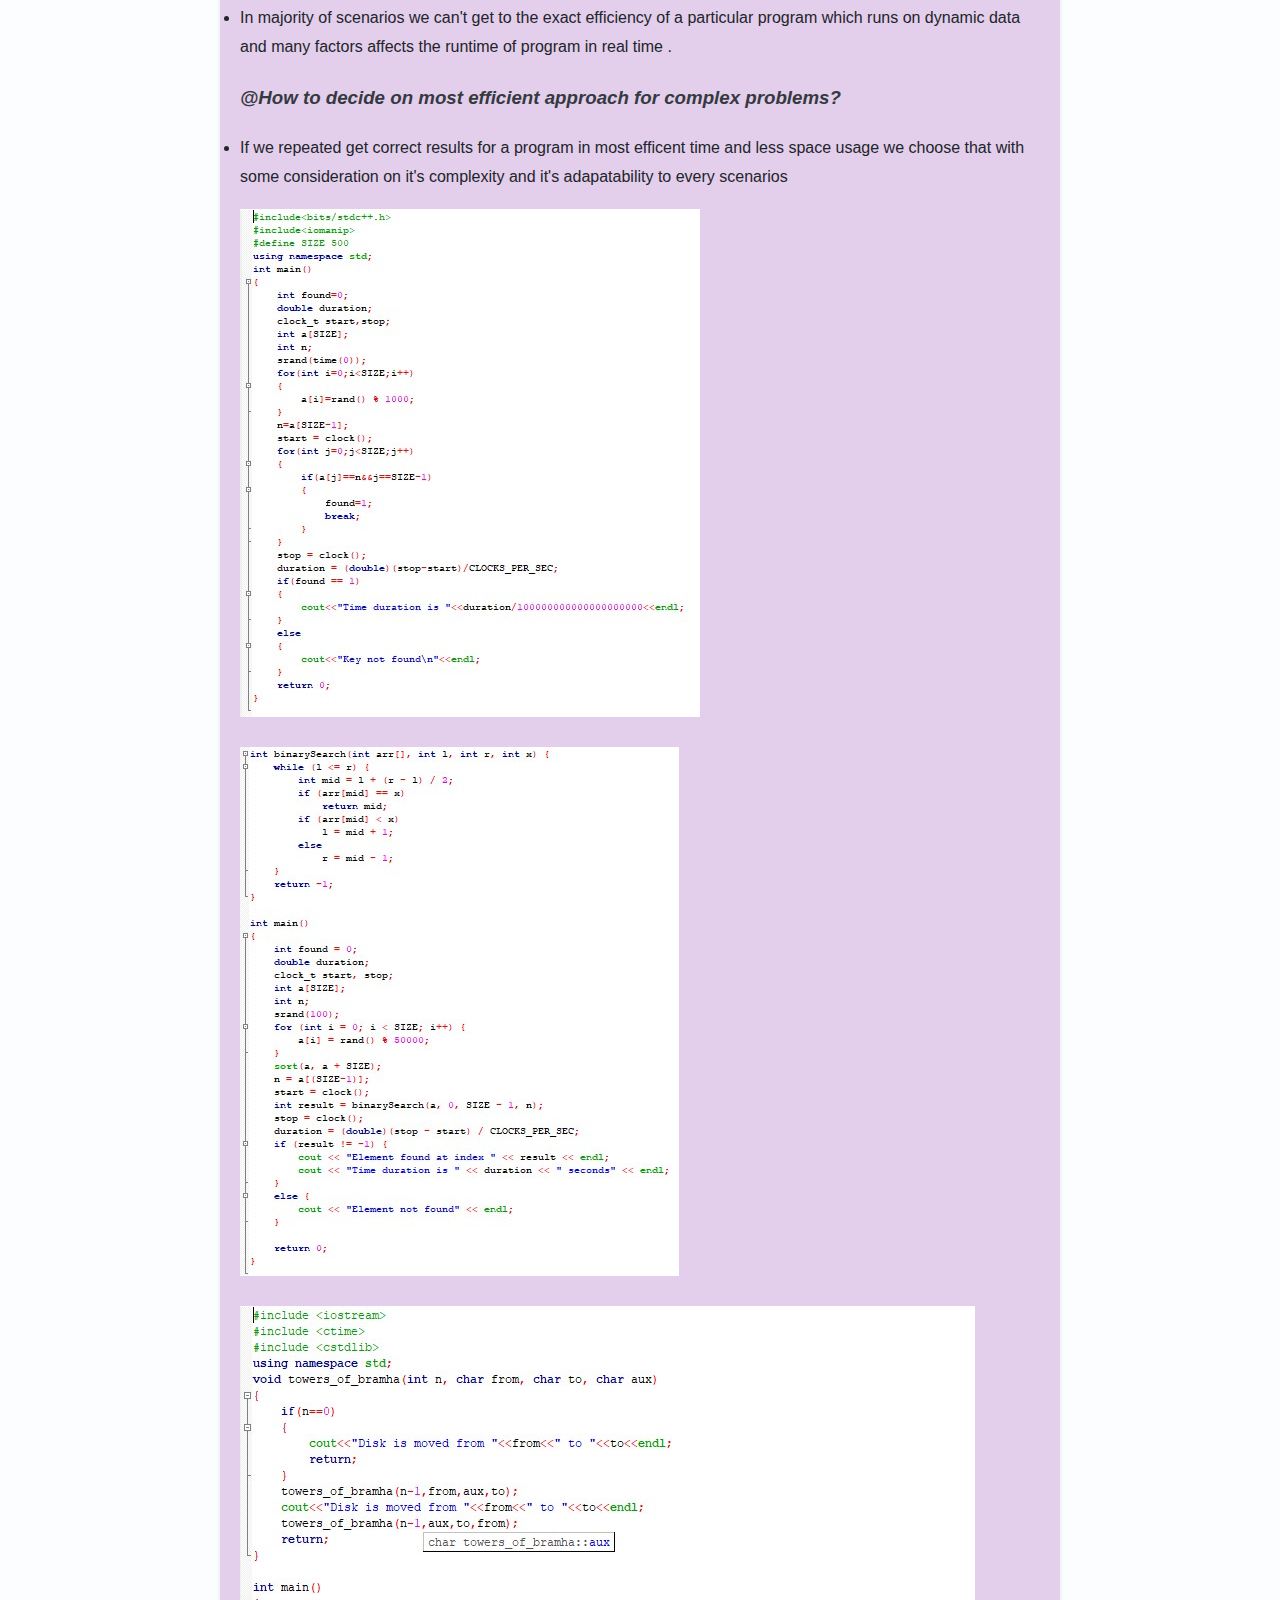
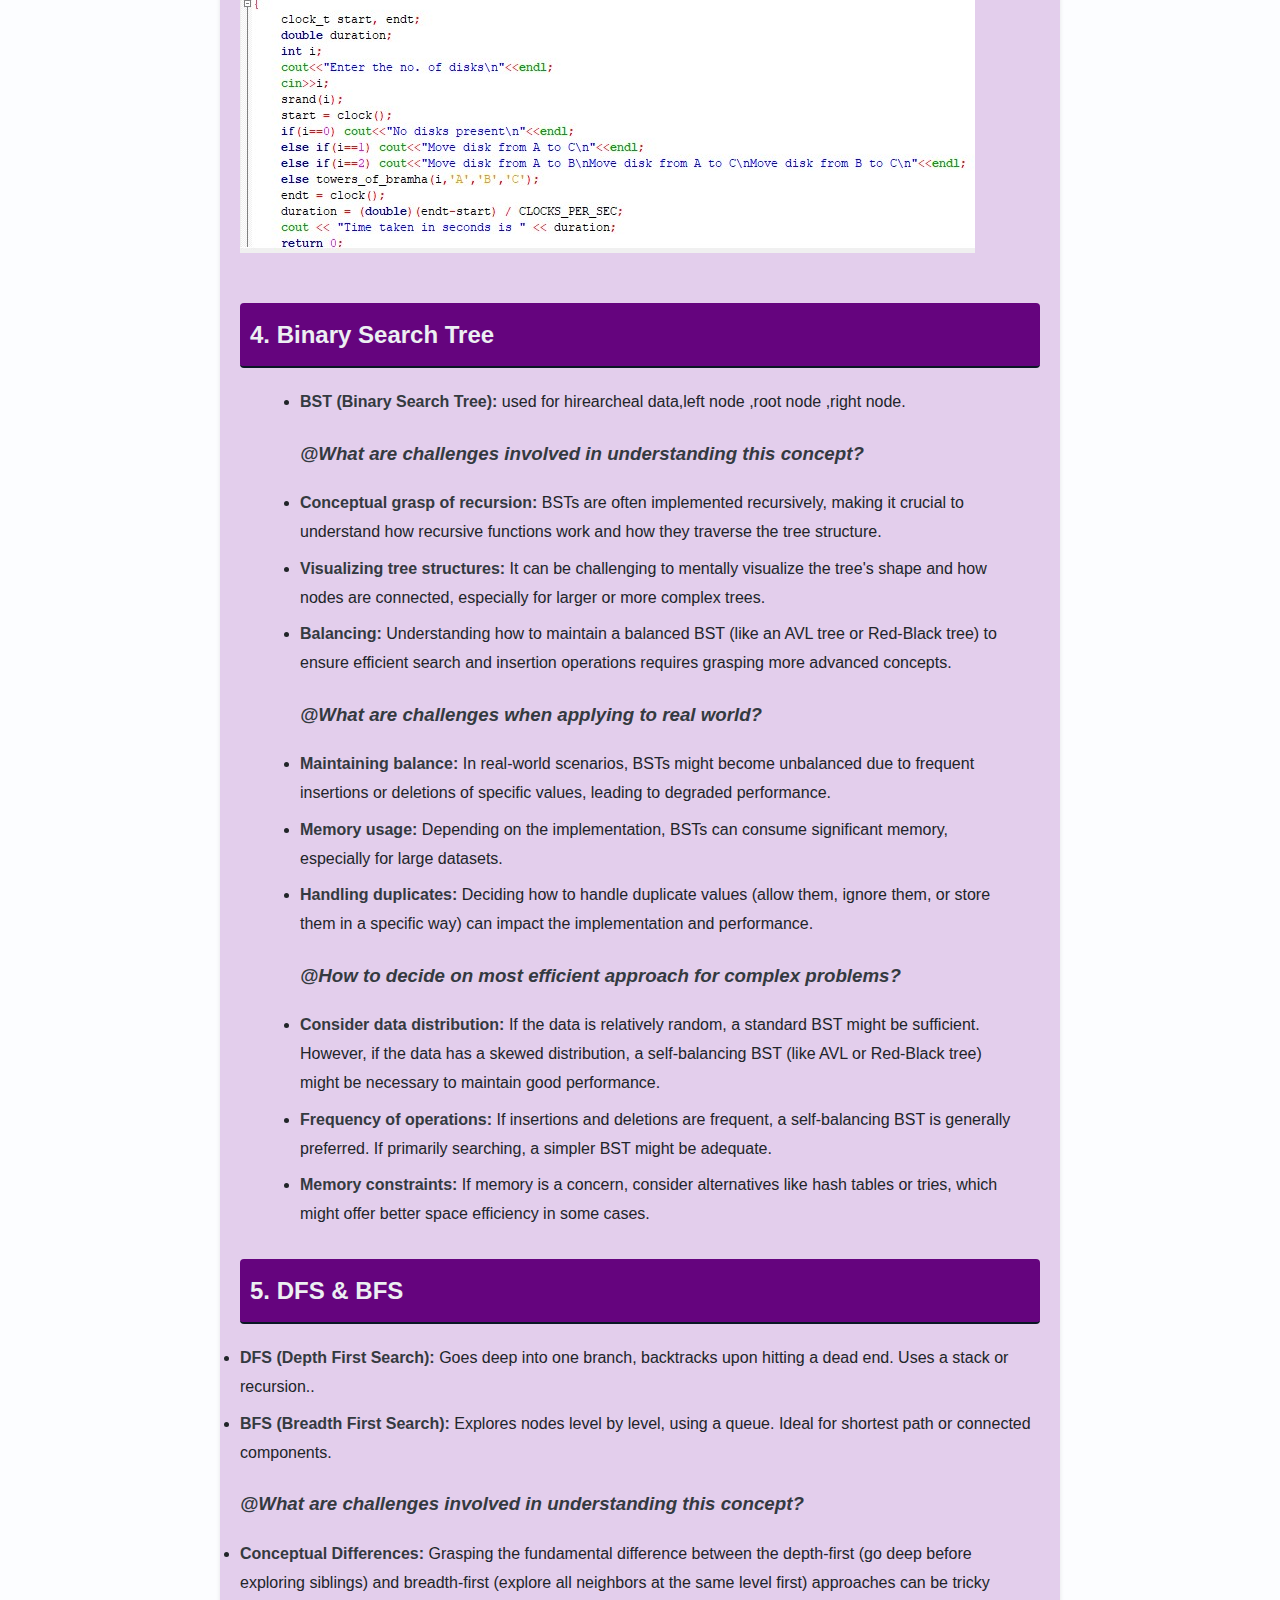
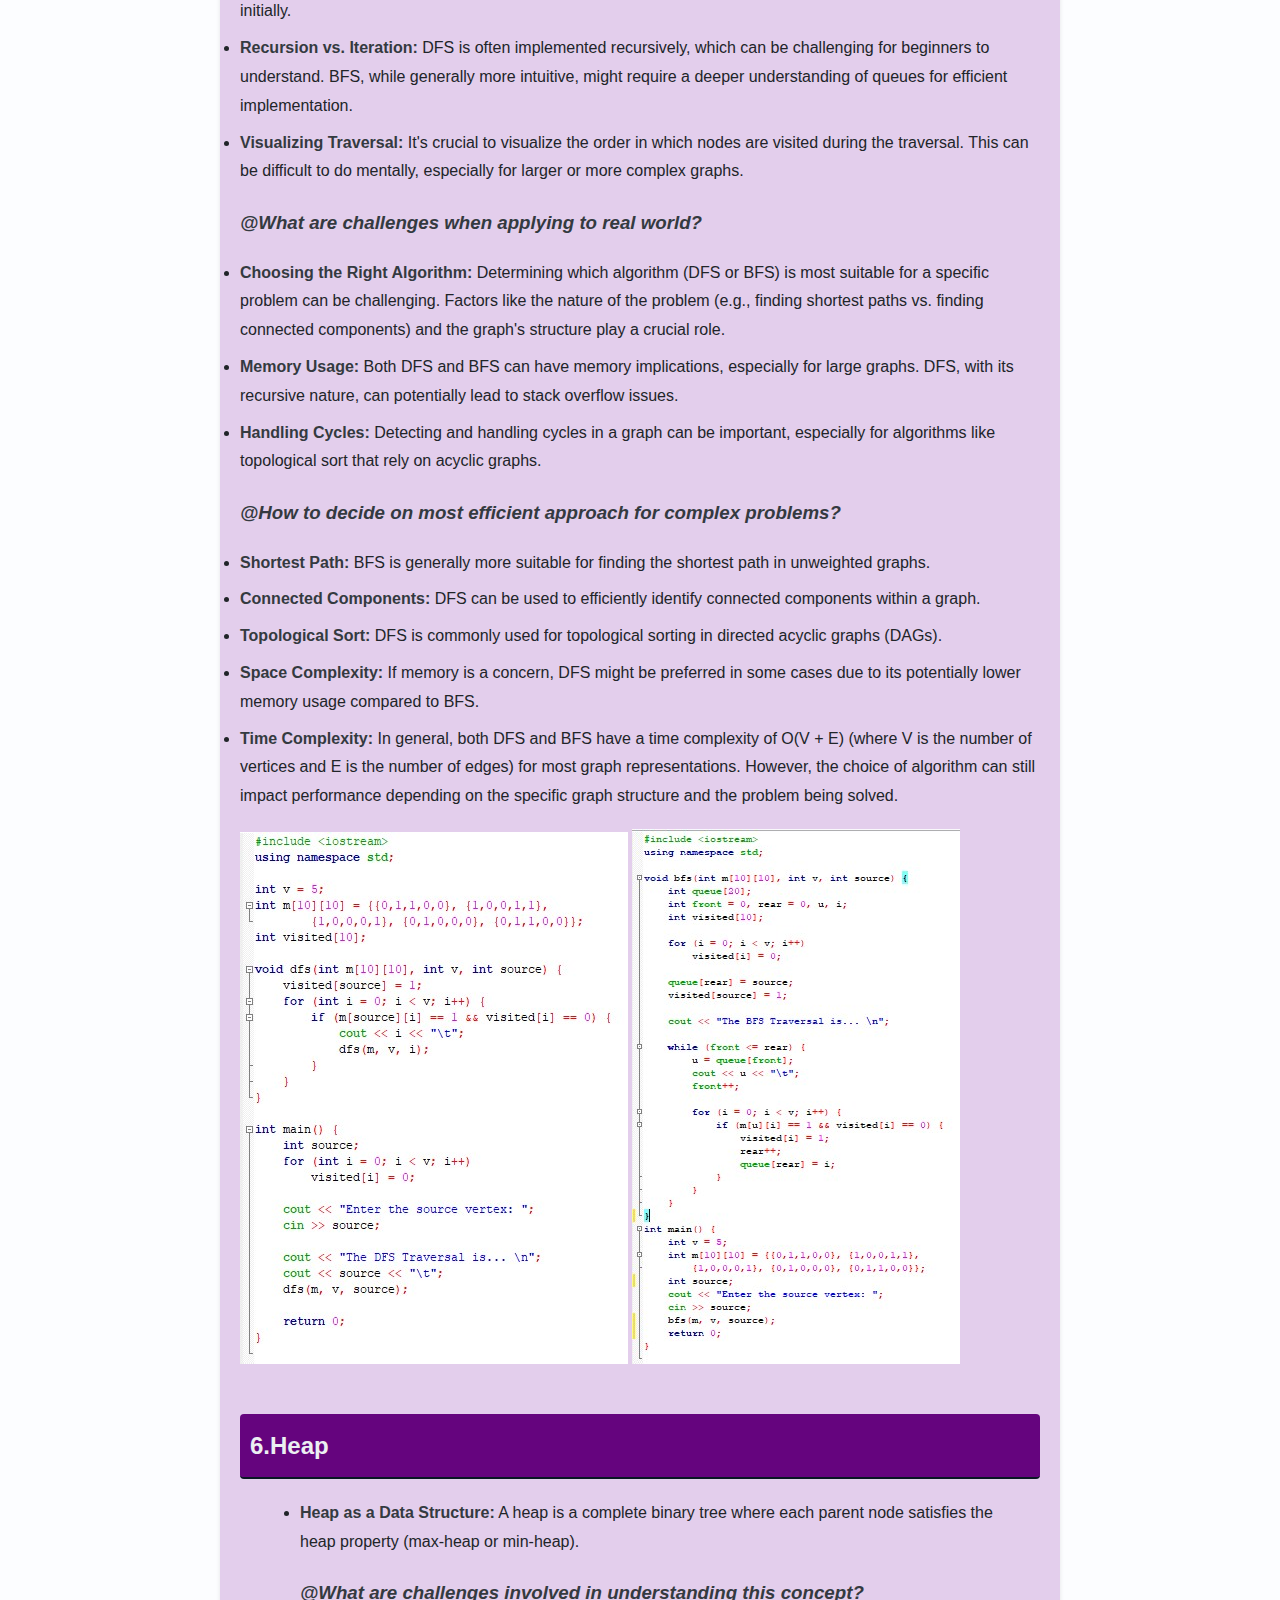
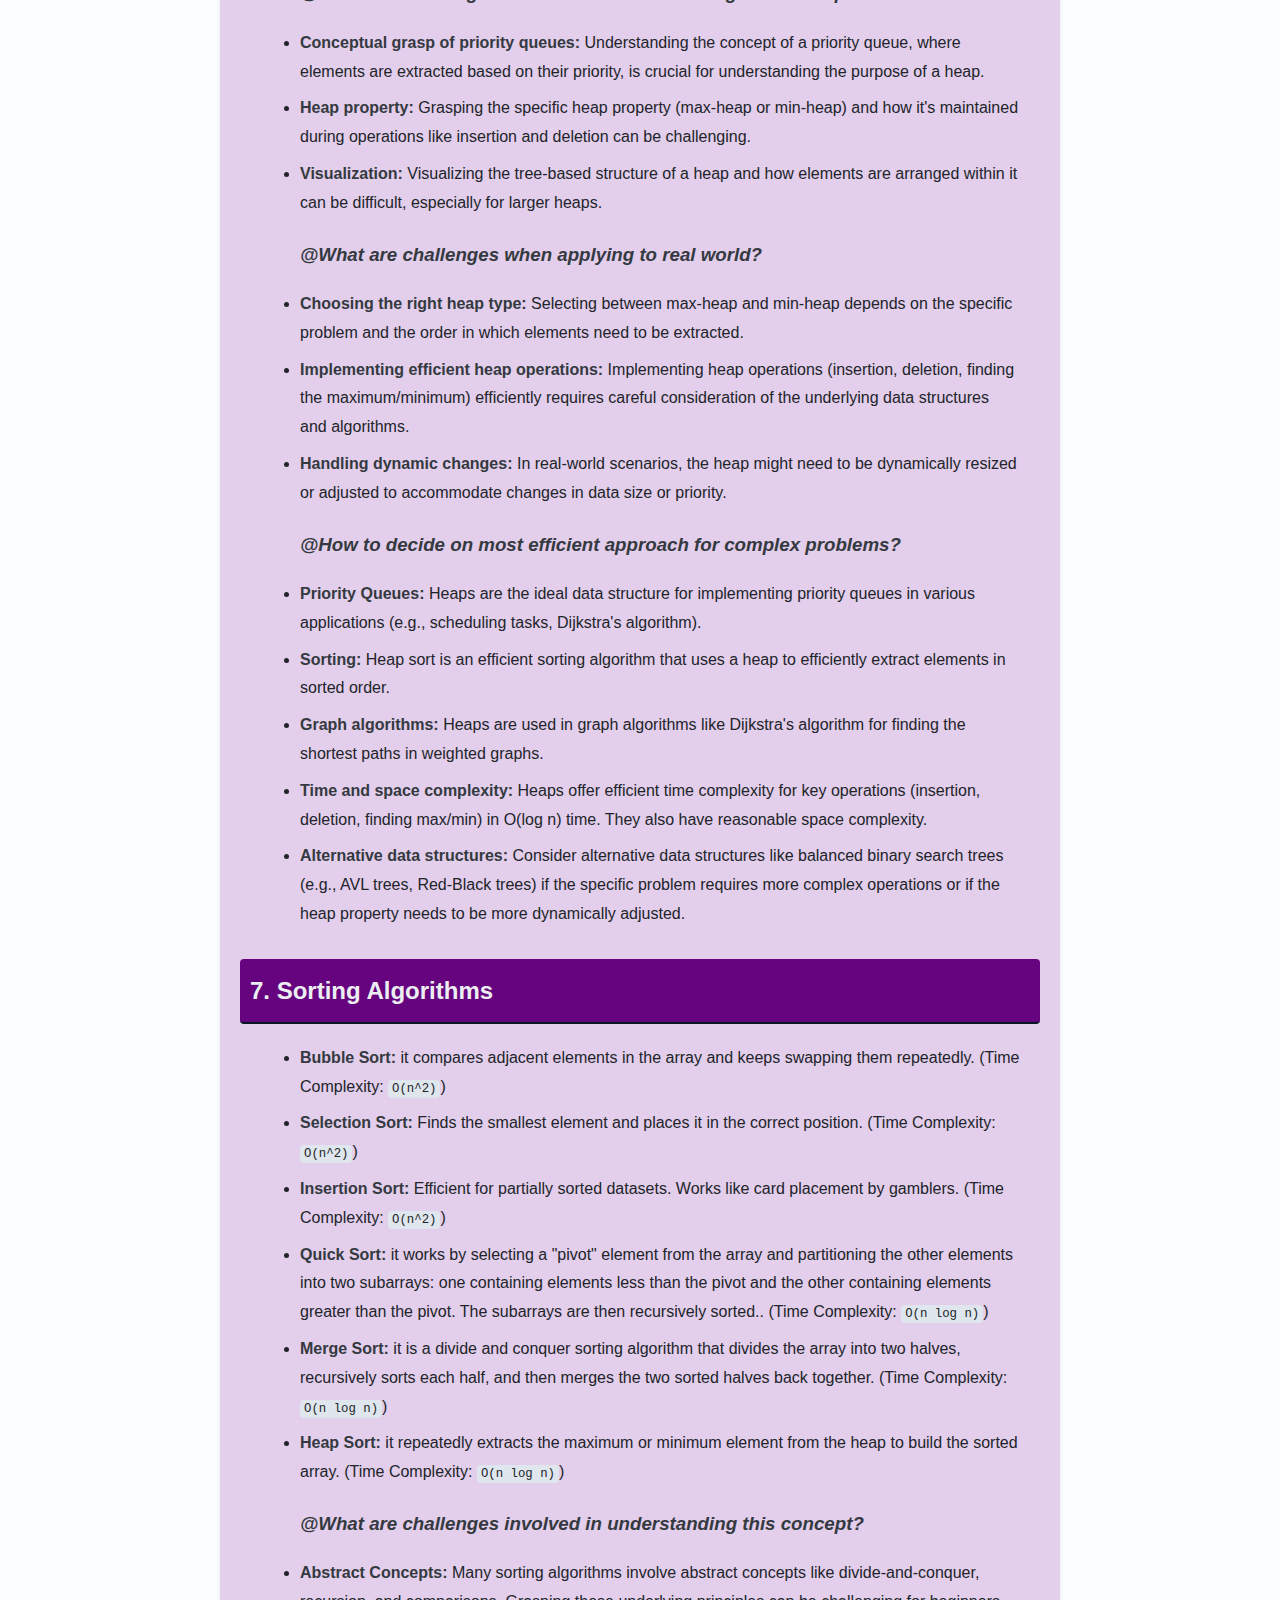
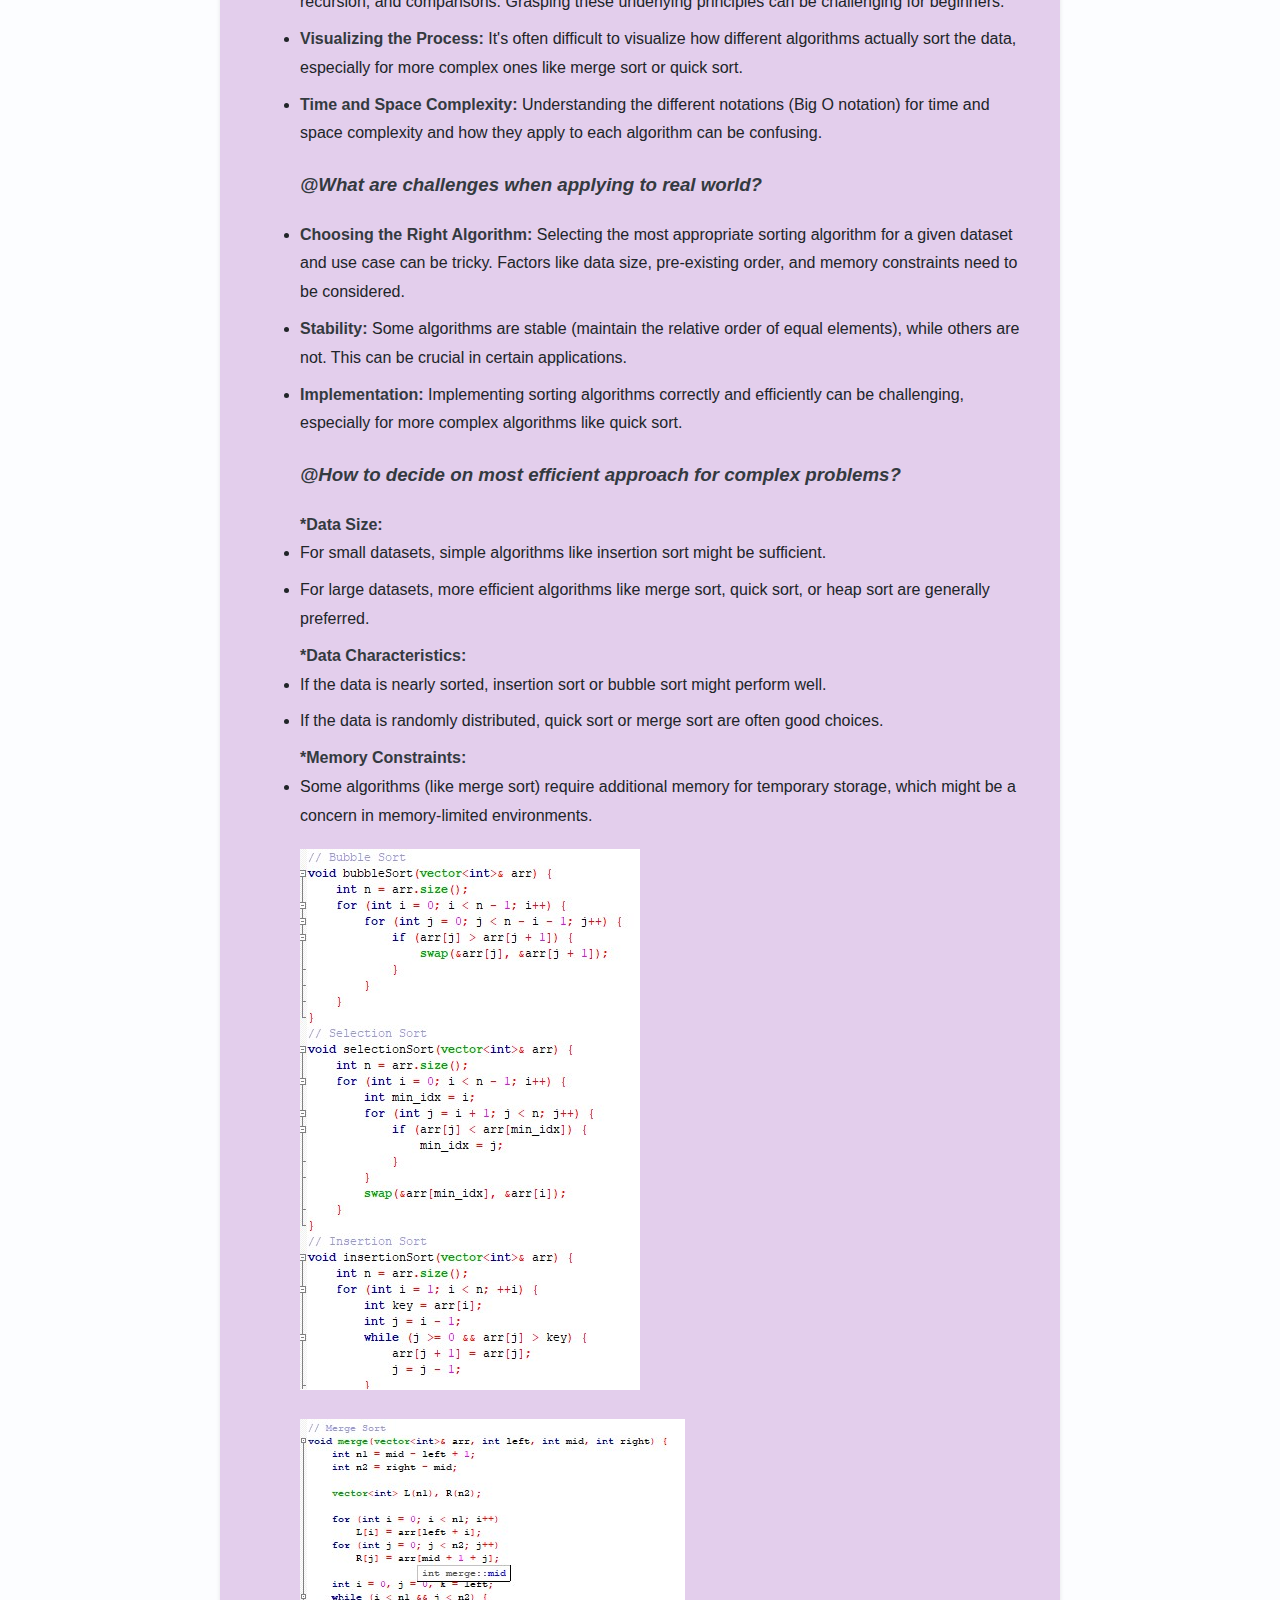
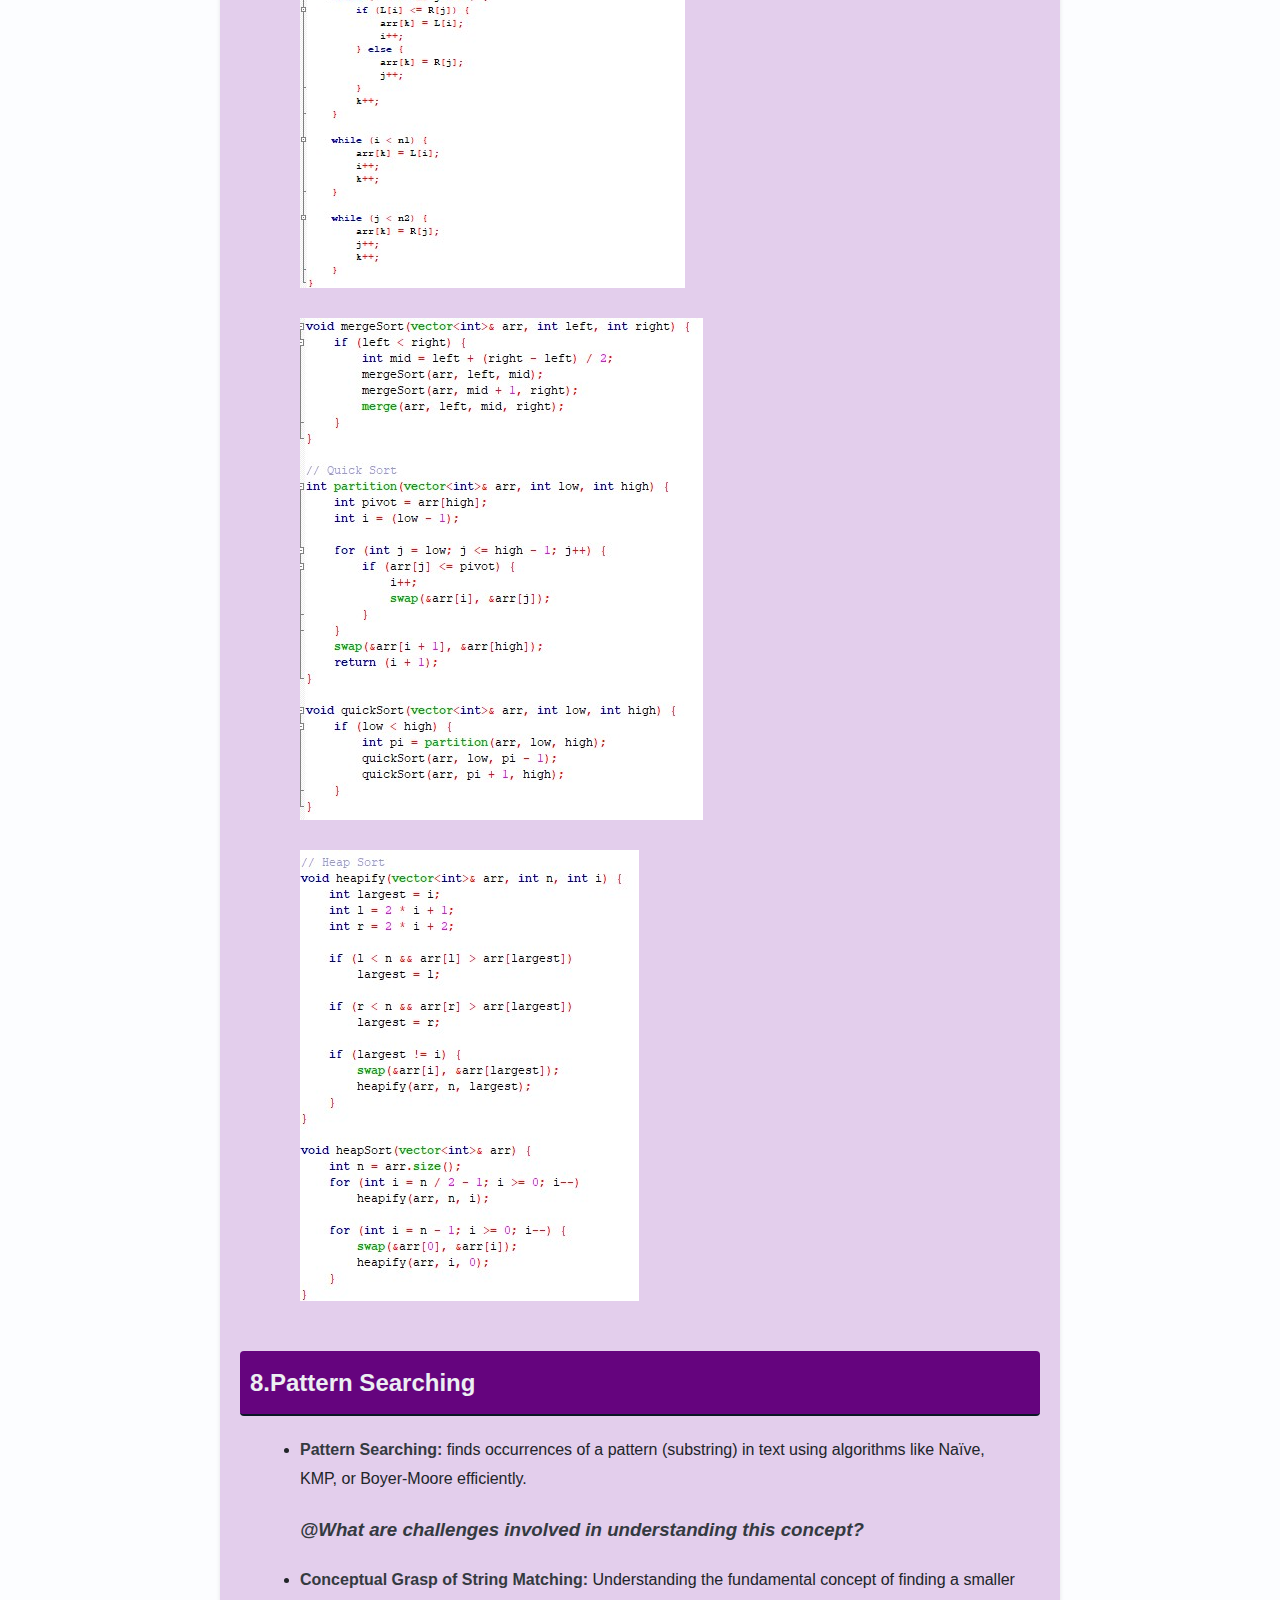
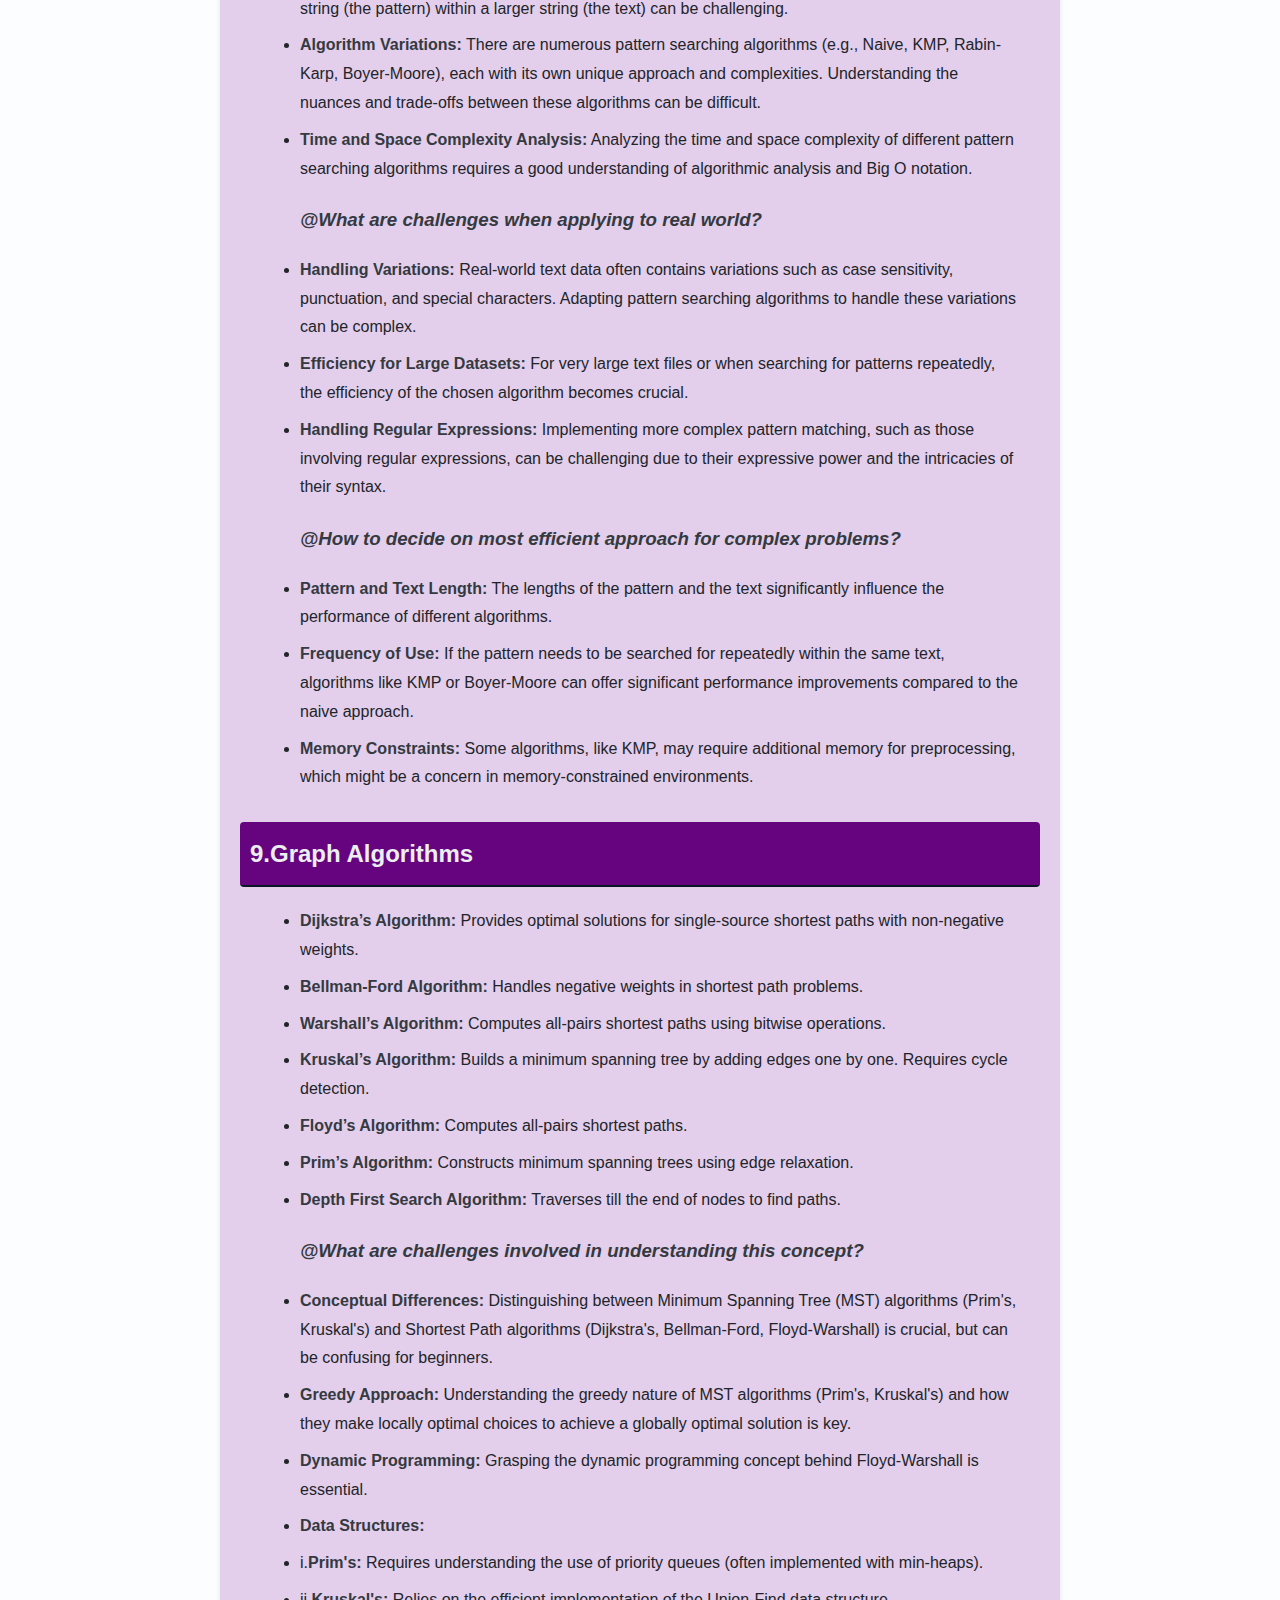
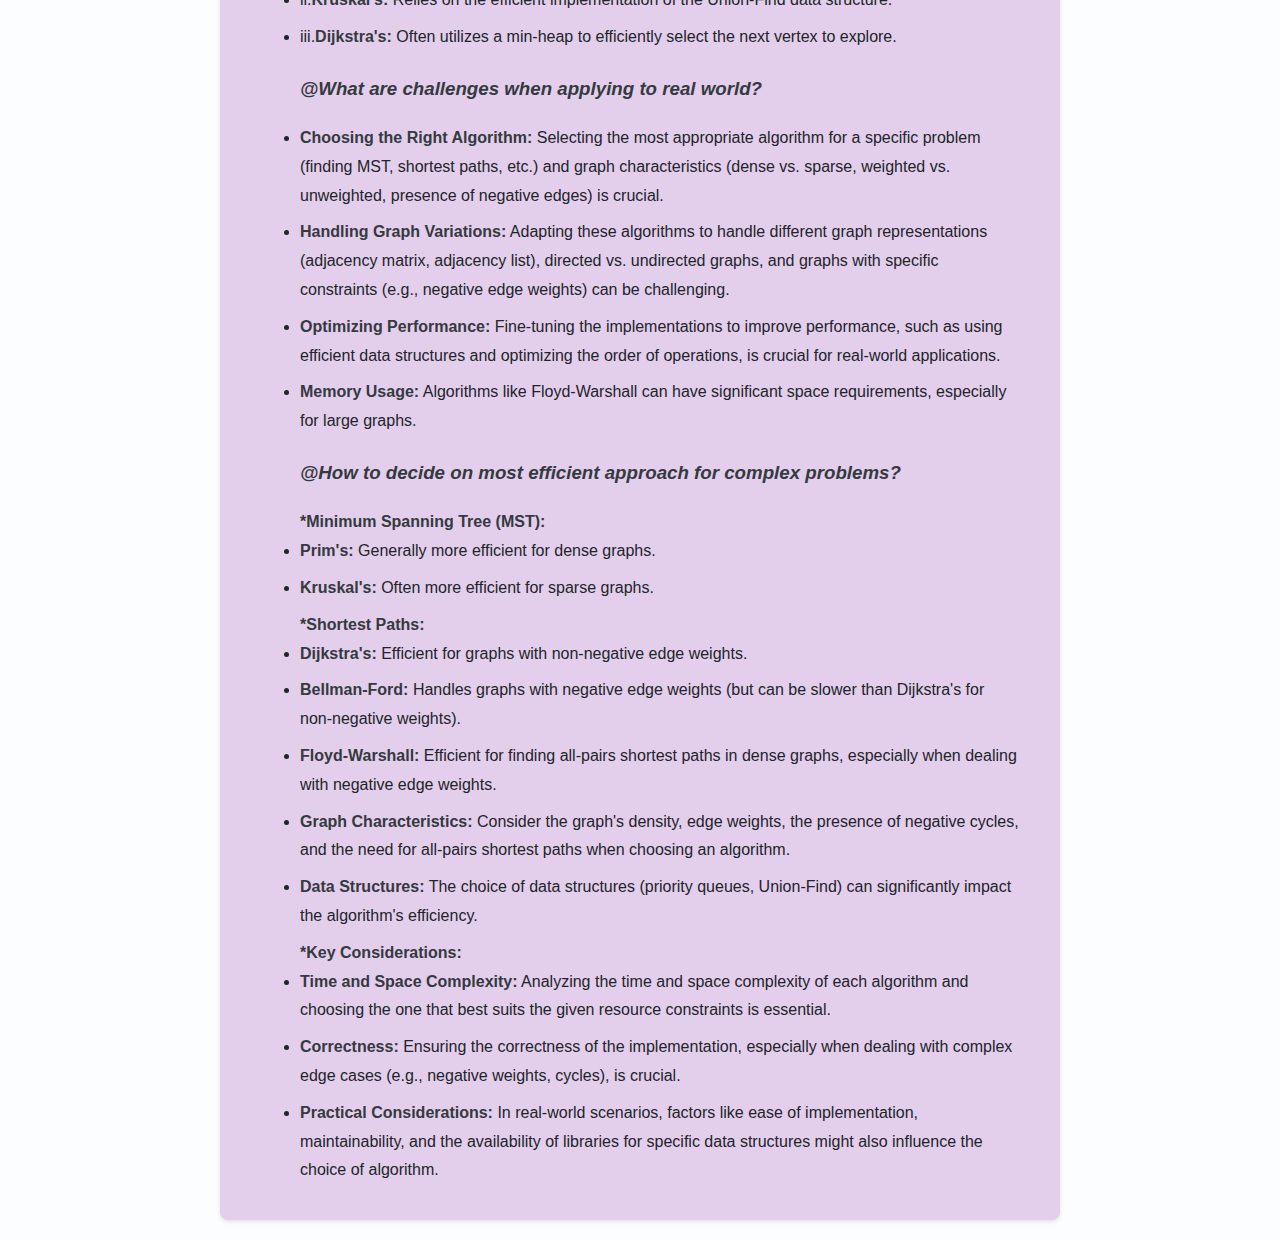
==== commit 8acc90e1: "Update index.html" ====
--- a/Project_1/index.html
+++ b/Project_1/index.html
@@ -219,13 +219,13 @@
                         <li> <strong>Stability:</strong> Some algorithms are stable (maintain the relative order of equal elements), while others are not. This can be crucial in certain applications.</li>
                         <li> <strong>Implementation: </strong>Implementing sorting algorithms correctly and efficiently can be challenging, especially for more complex algorithms like quick sort.</li>
             <h3><strong>@How to decide on most efficient approach for complex problems?</strong></h3>
-                        <strong>Data Size:</strong>
+                        <strong>*Data Size:</strong>
                         <li>  For small datasets, simple algorithms like insertion sort might be sufficient.</li>
                         <li>  For large datasets, more efficient algorithms like merge sort, quick sort, or heap sort are generally preferred.</li>
-                        <strong>Data Characteristics:</strong>strong>
+                        <strong>*Data Characteristics:</strong>
                         <li>  If the data is nearly sorted, insertion sort or bubble sort might perform well.</li>
                         <li>  If the data is randomly distributed, quick sort or merge sort are often good choices.</li>
-                        <strong>Memory Constraints:</strong>
+                        <strong>*Memory Constraints:</strong>
                         <li>Some algorithms (like merge sort) require additional memory for temporary storage, which might be a concern in memory-limited environments.</li>
             <img src="../images/Sorting 1.jpg" alt=" "style="max-width: 100%; height: auto; margin: 10px 0;">
             <img src="../images/Sorting 2.jpg" alt=" "style="max-width: 100%; height: auto; margin: 10px 0;">
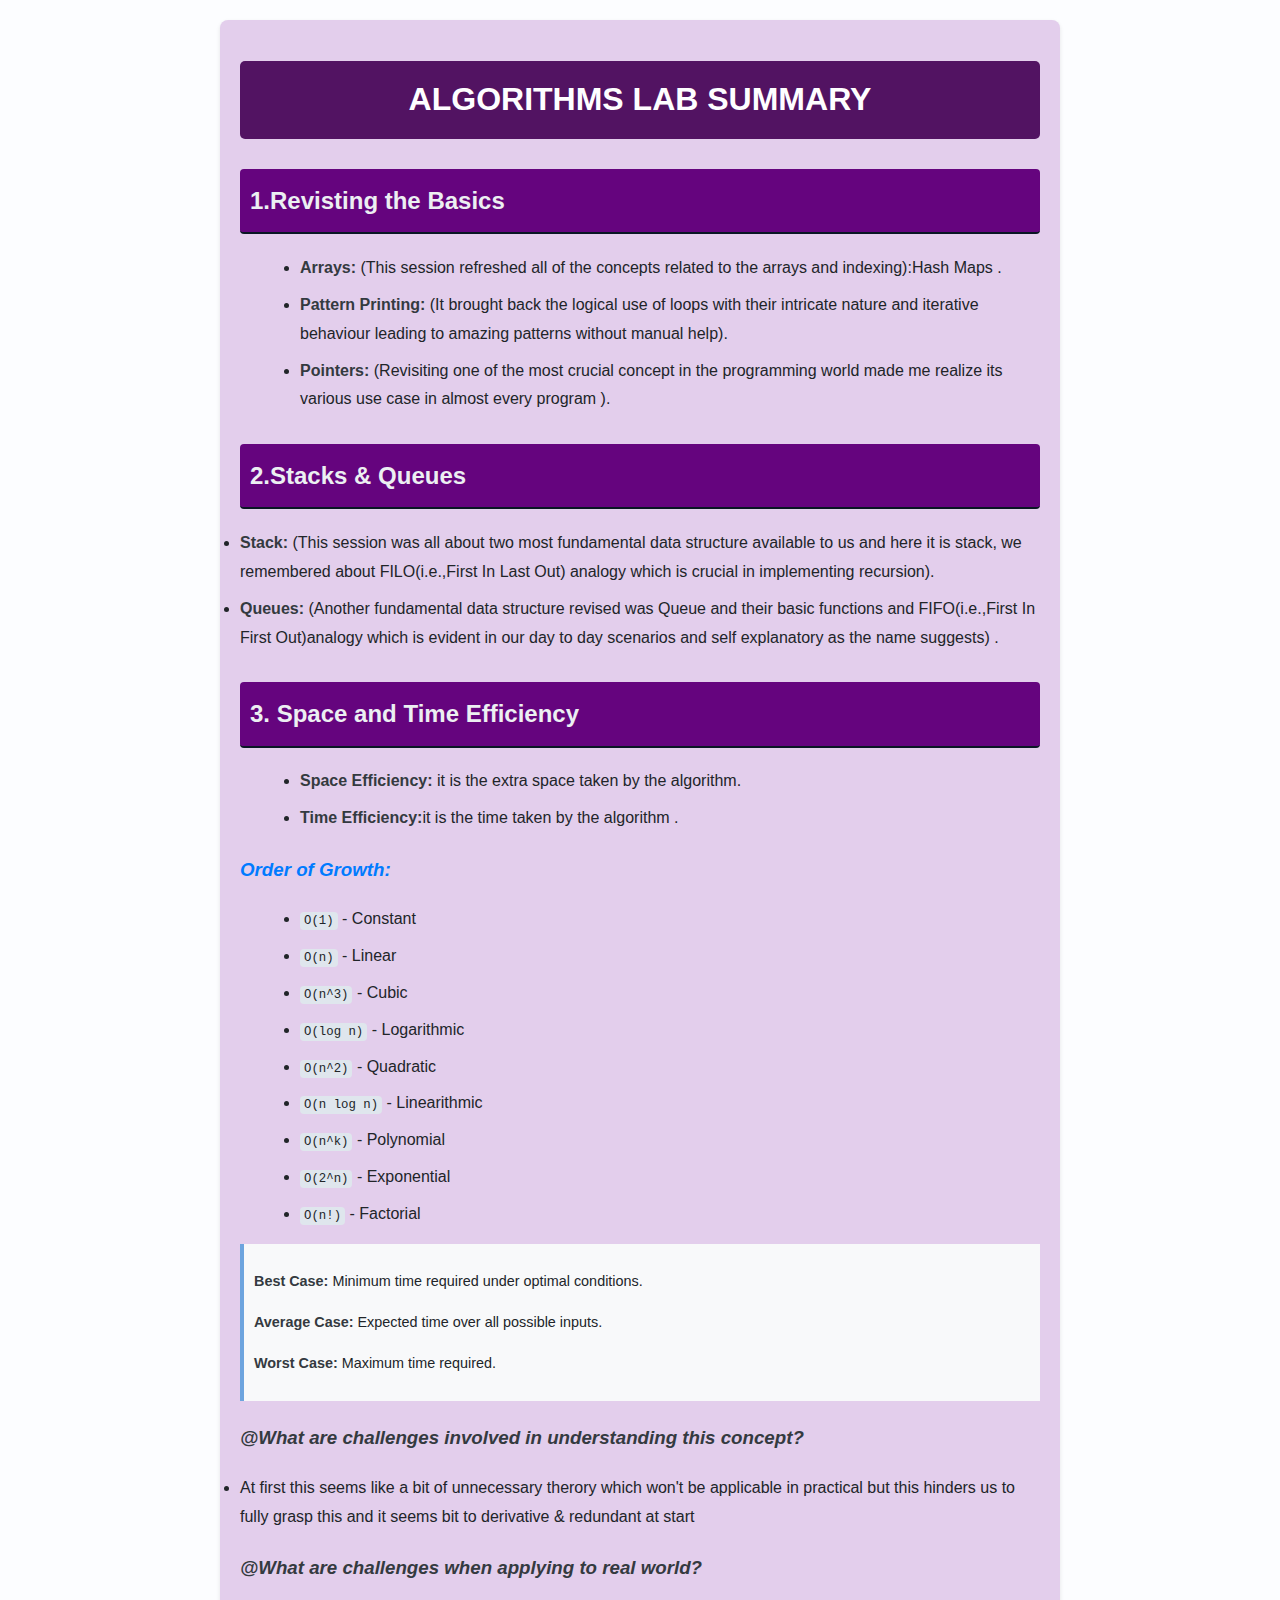
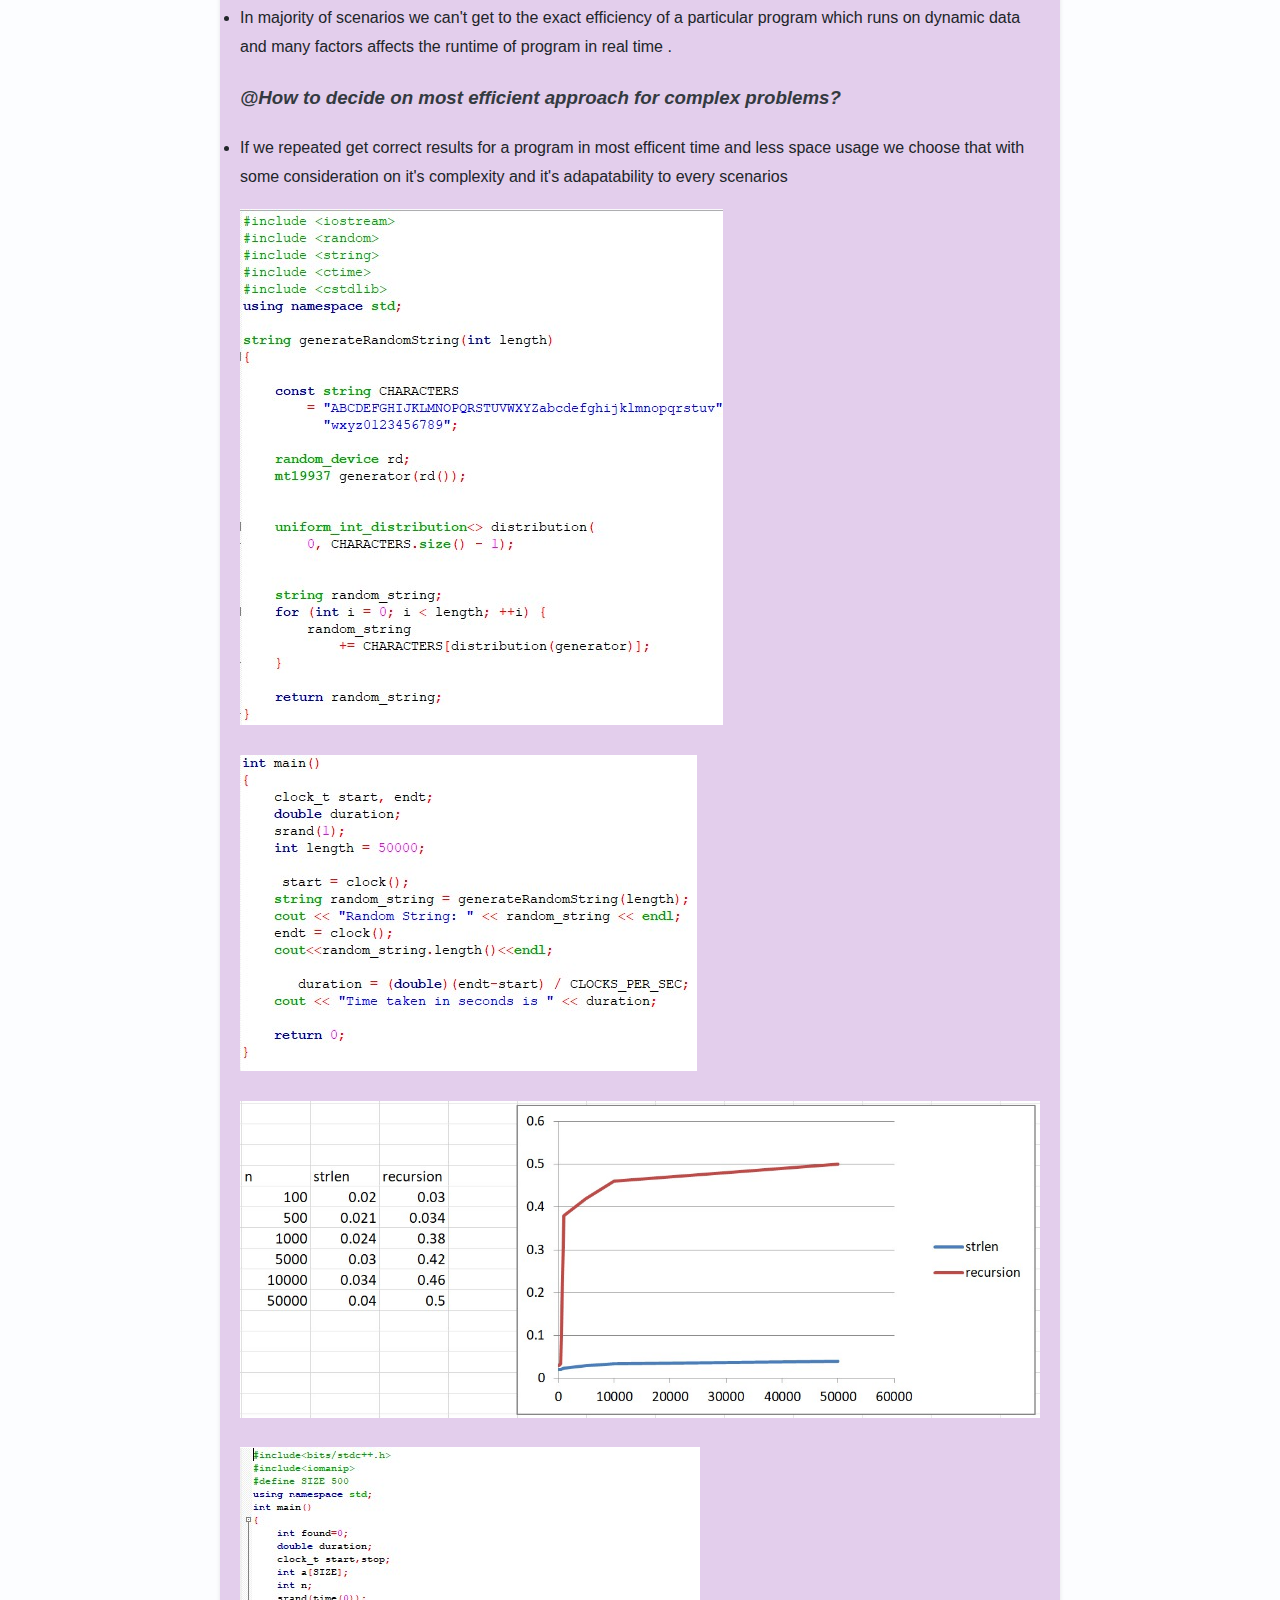
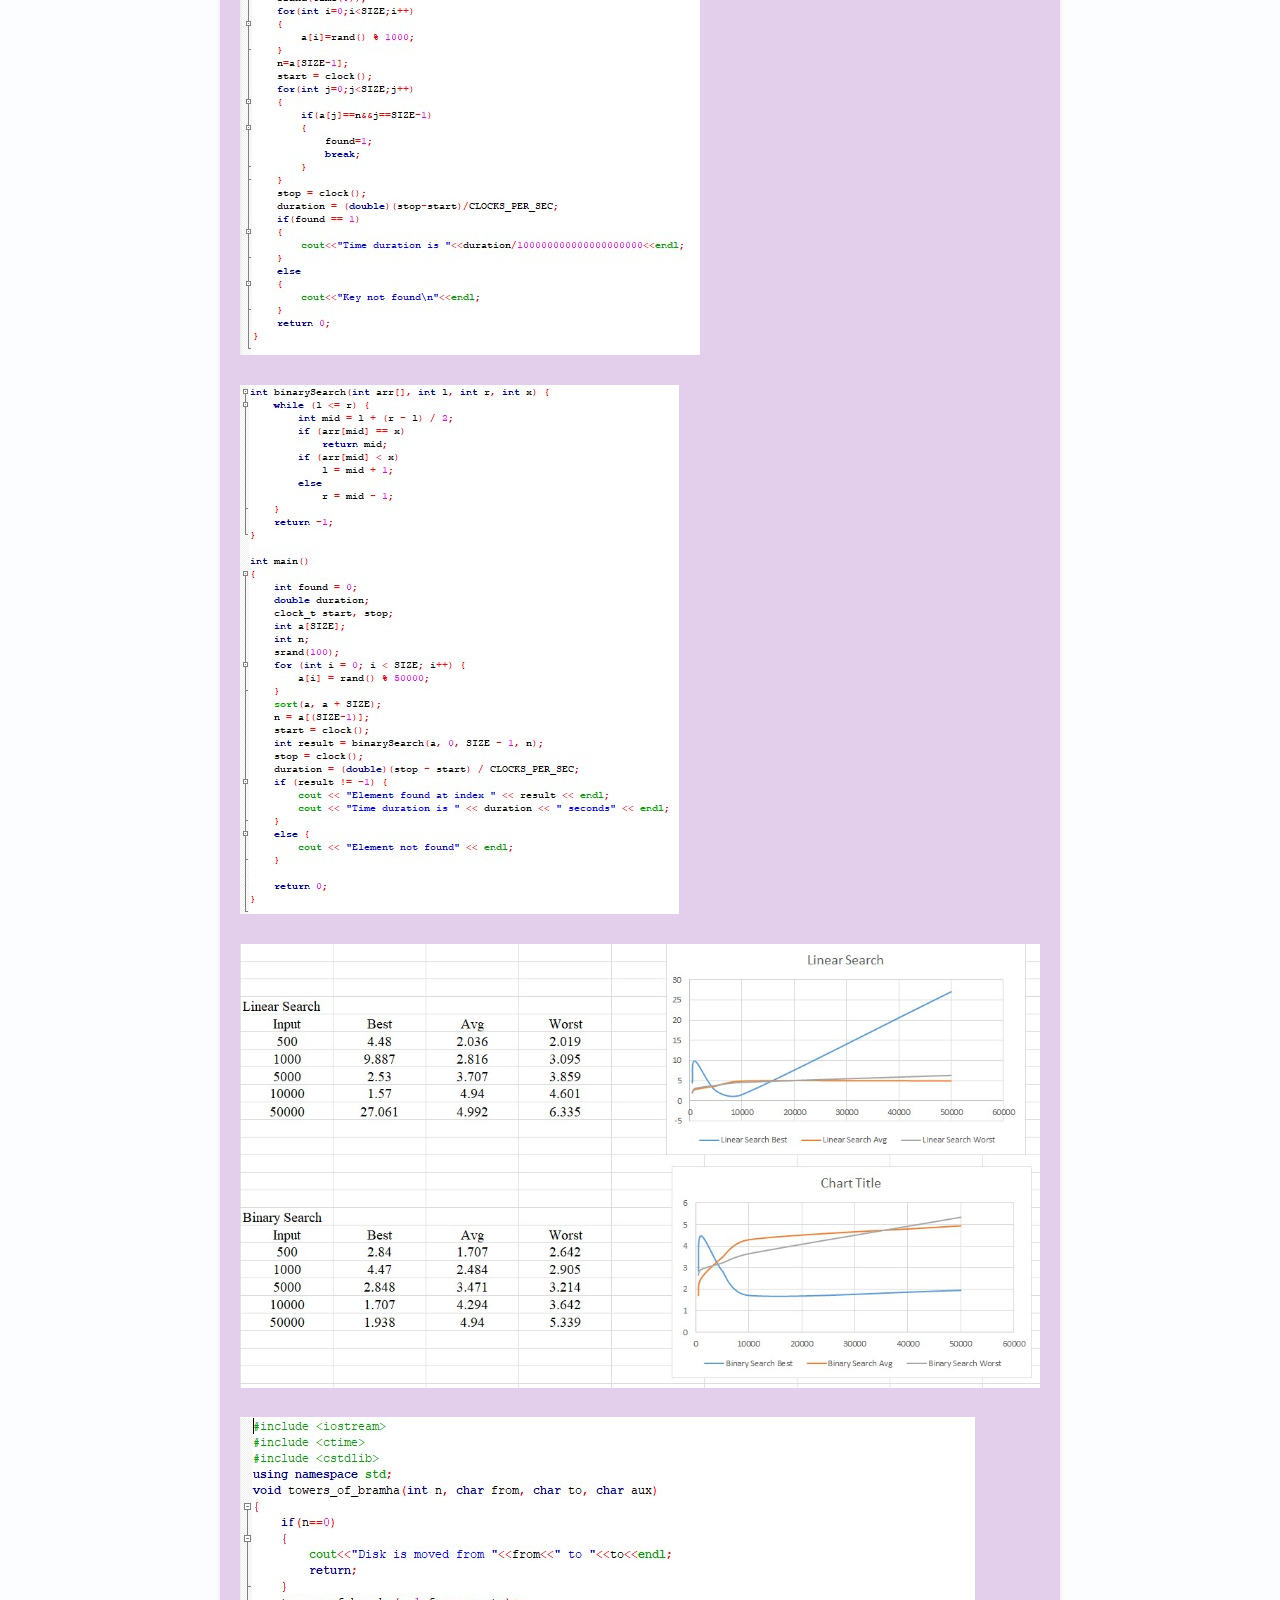
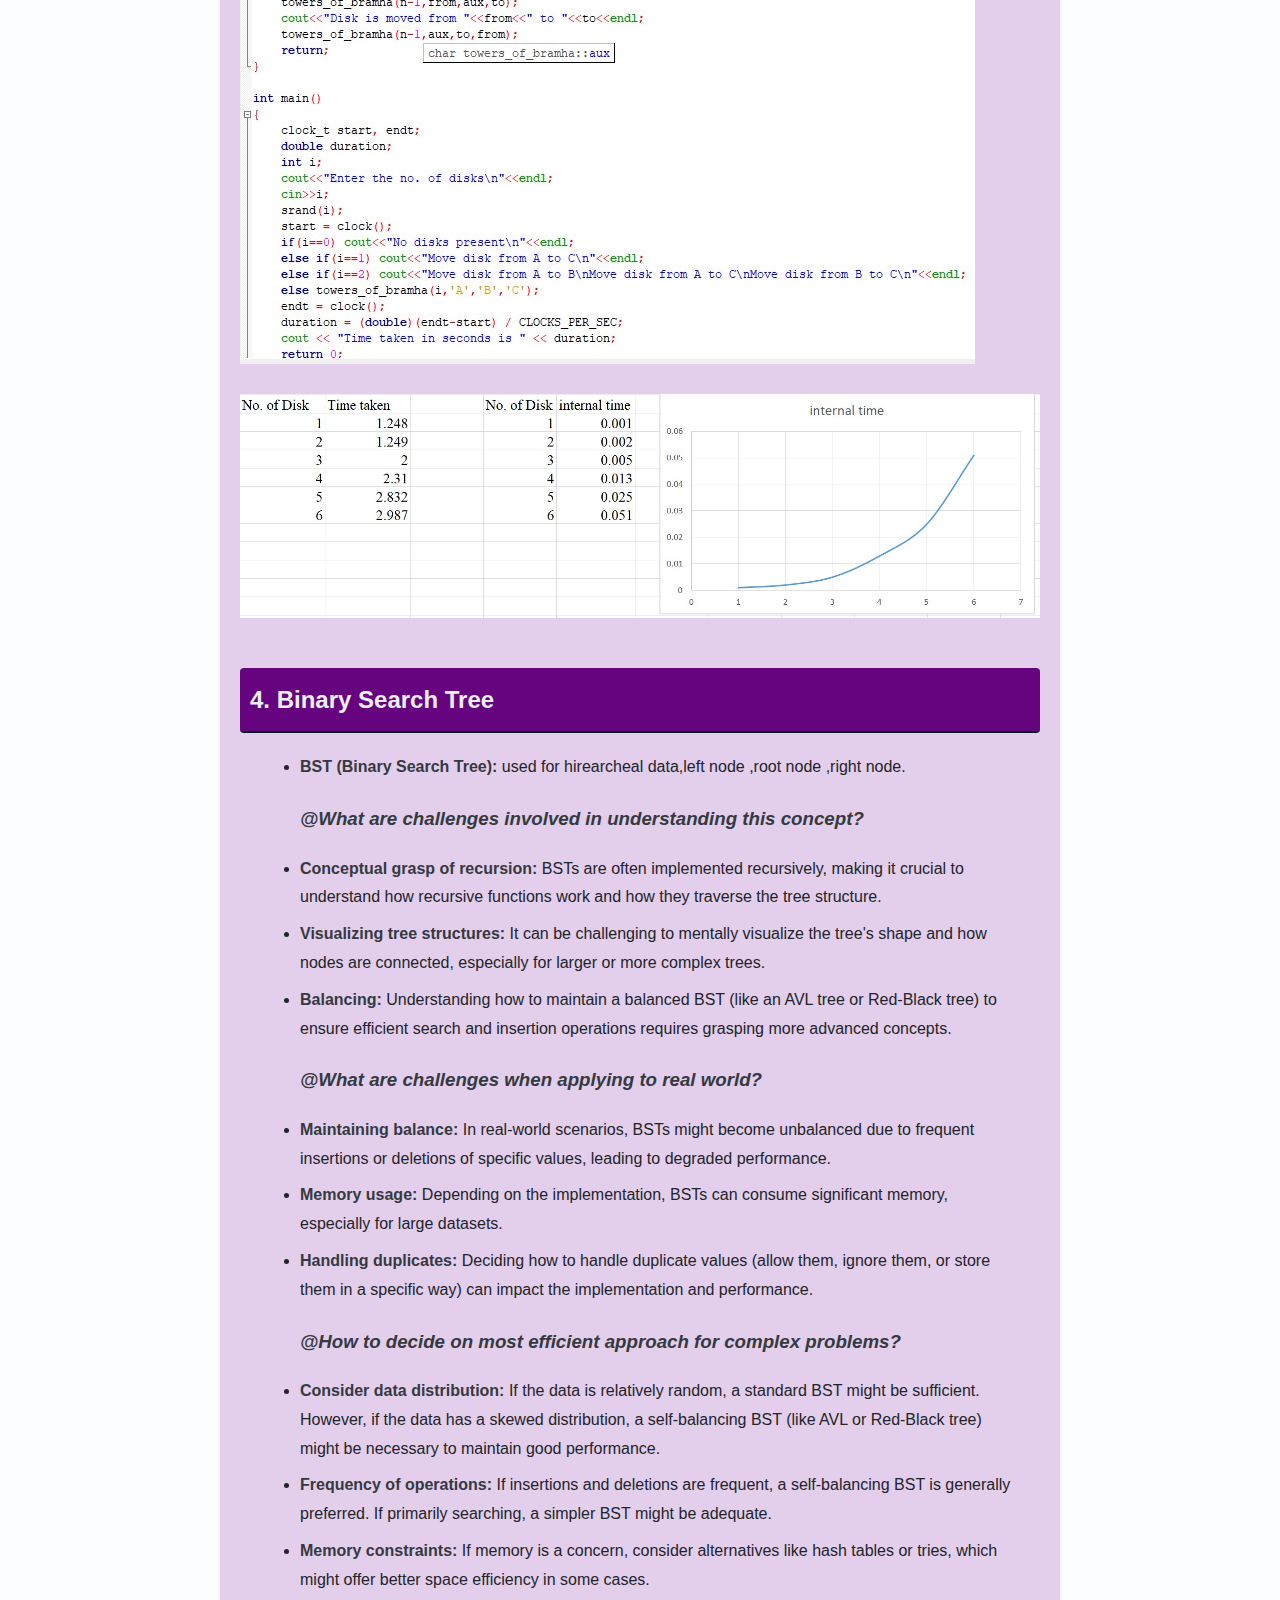
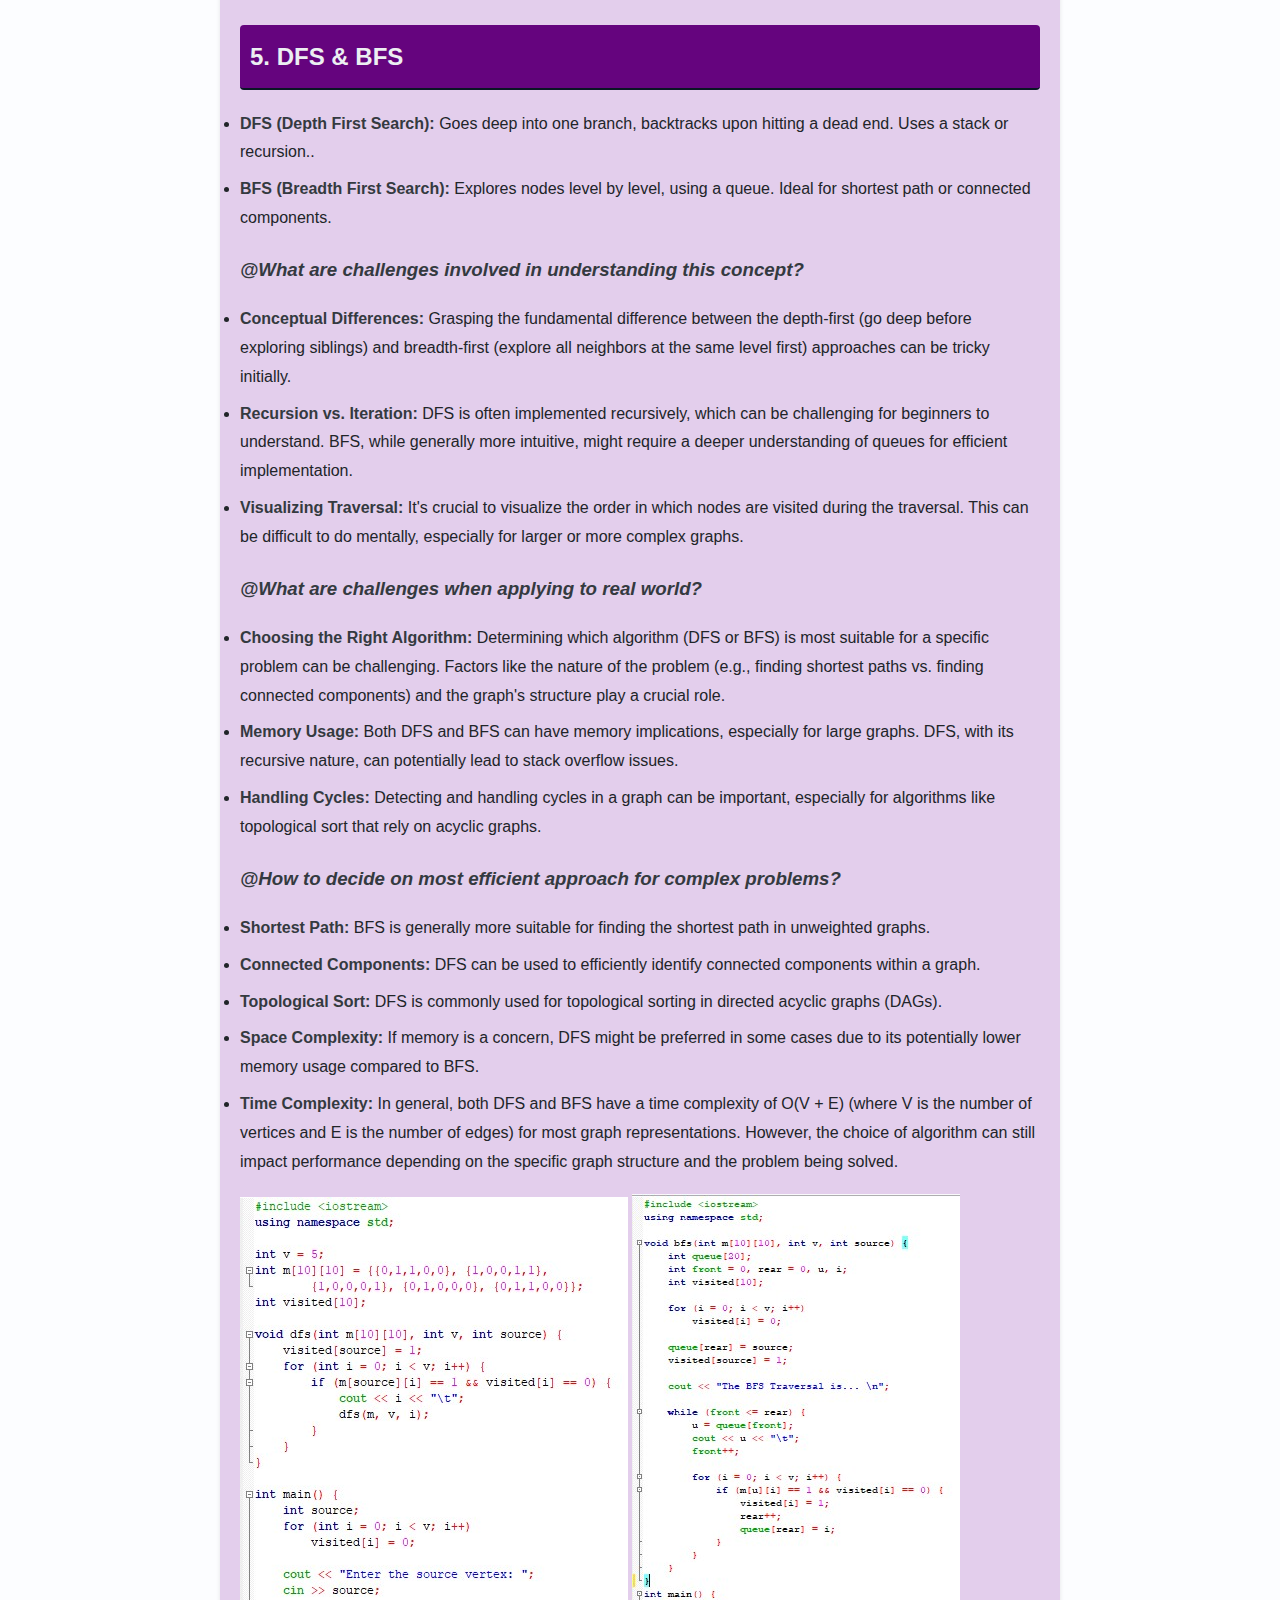
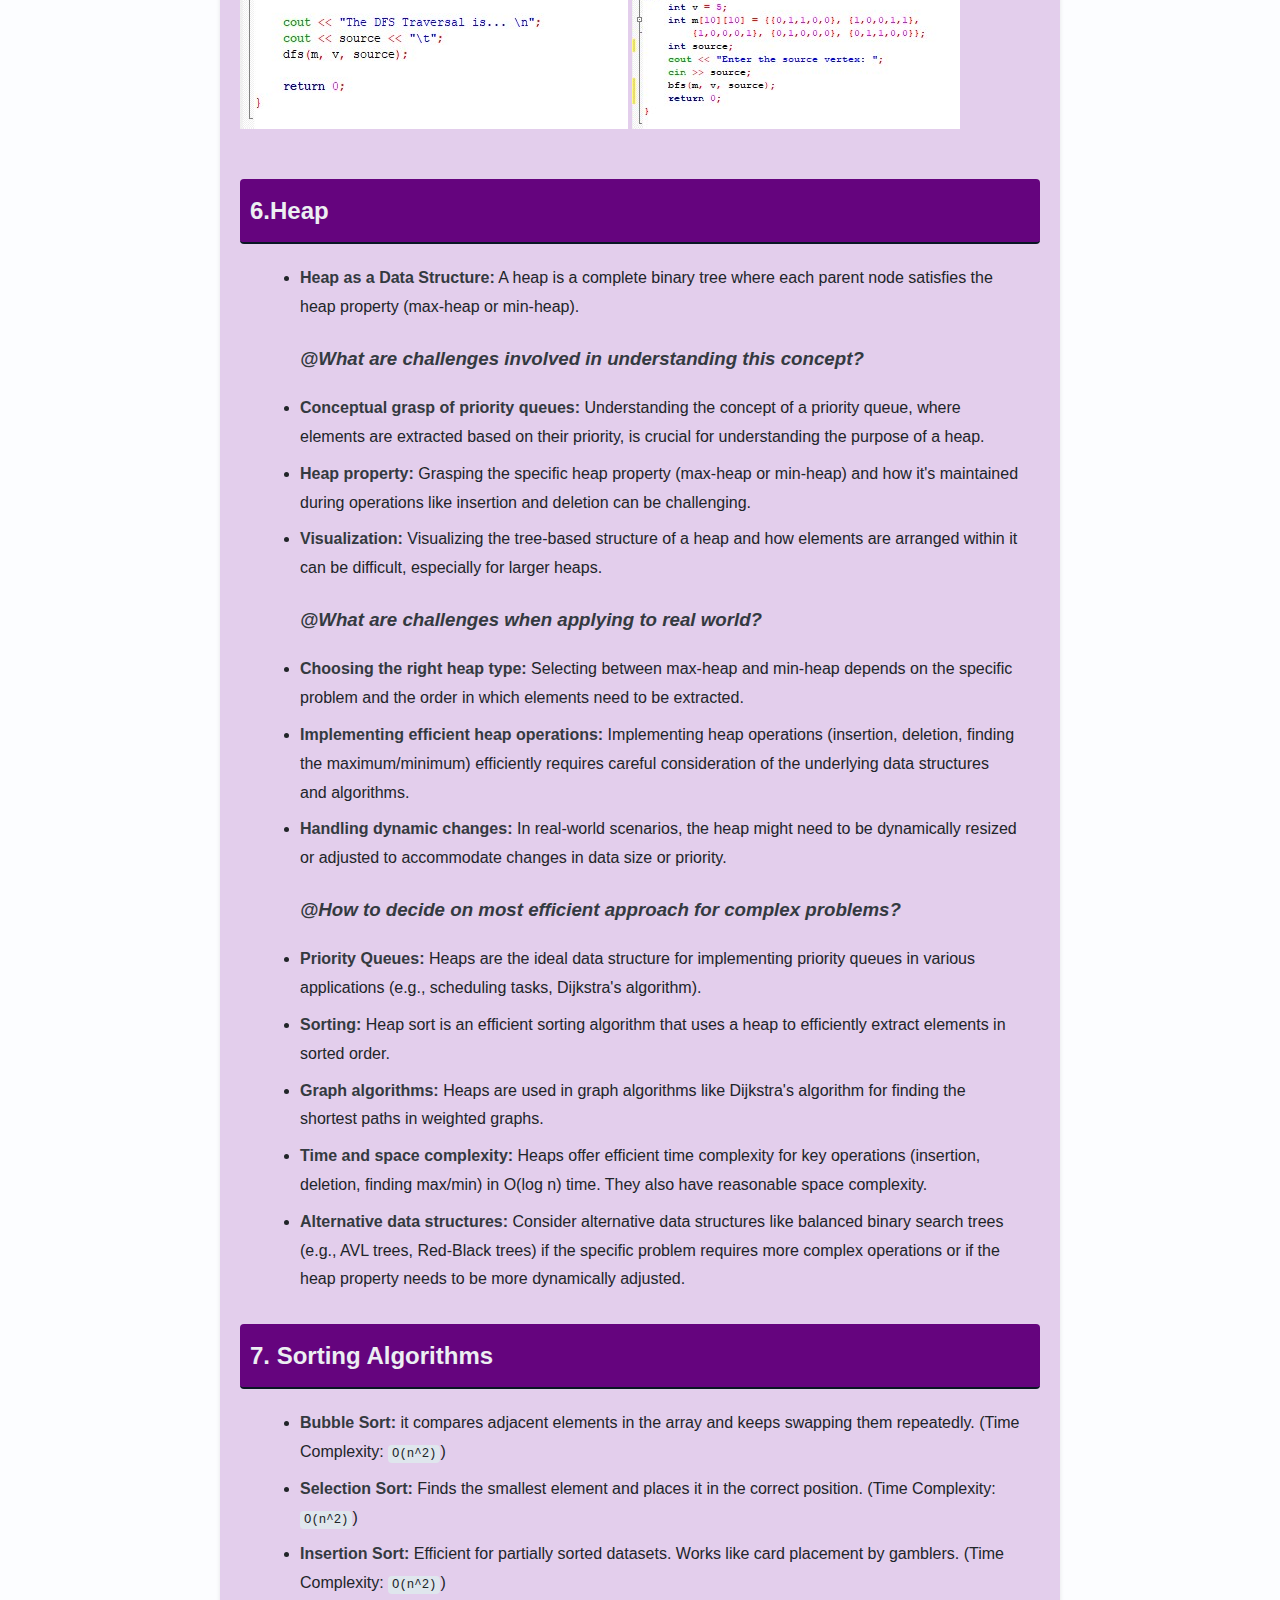
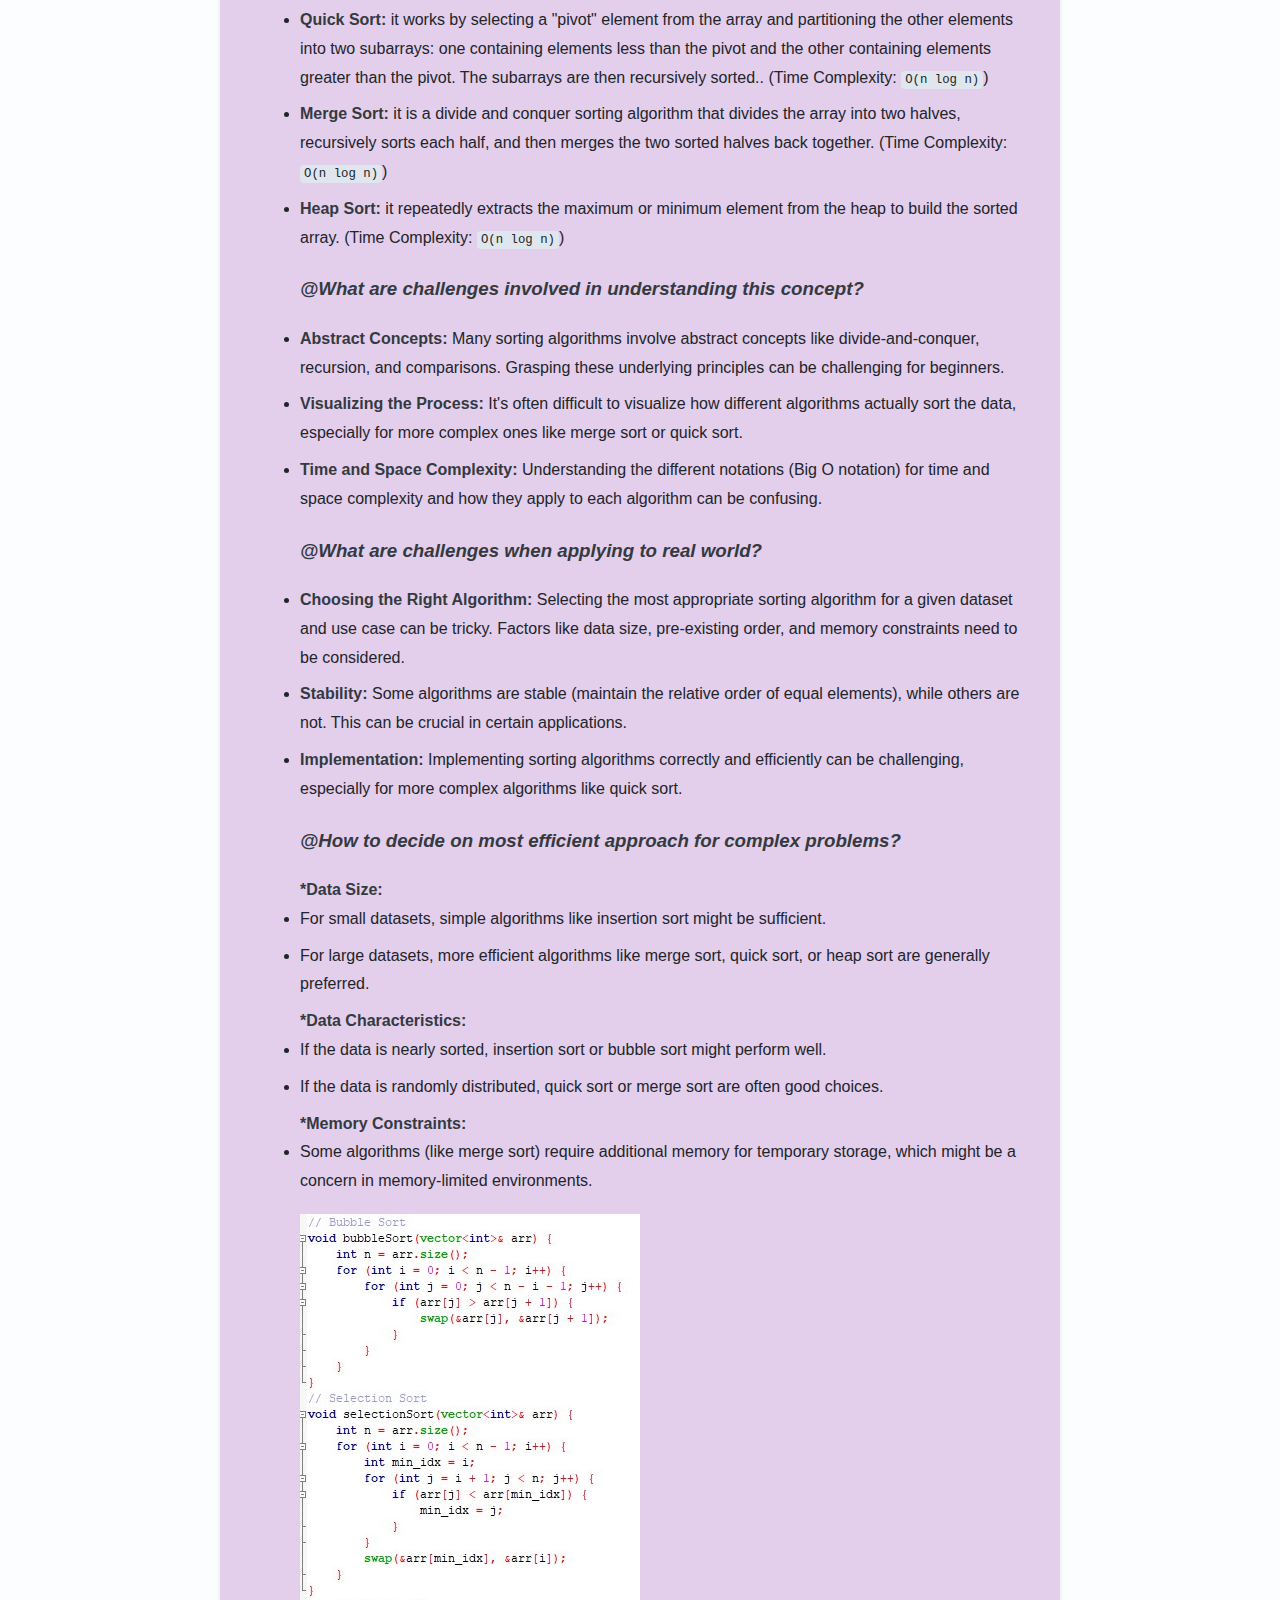
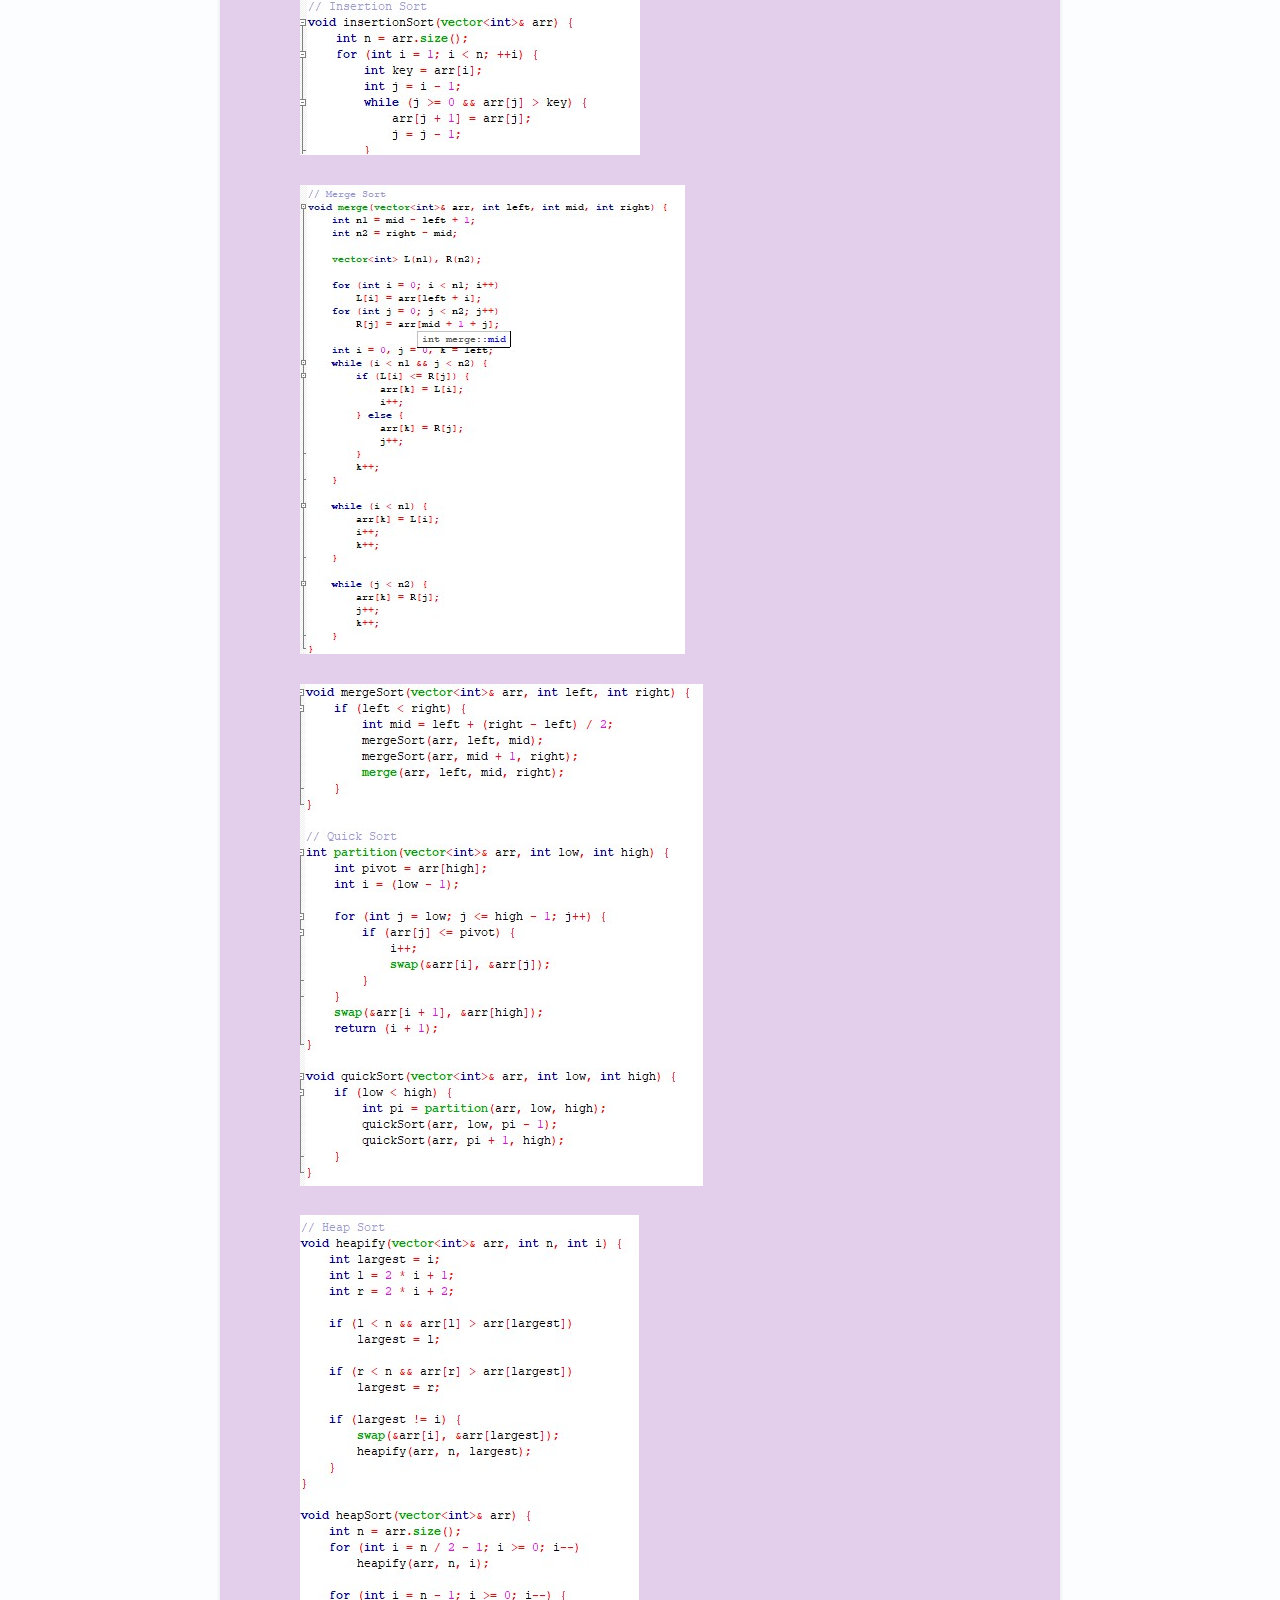
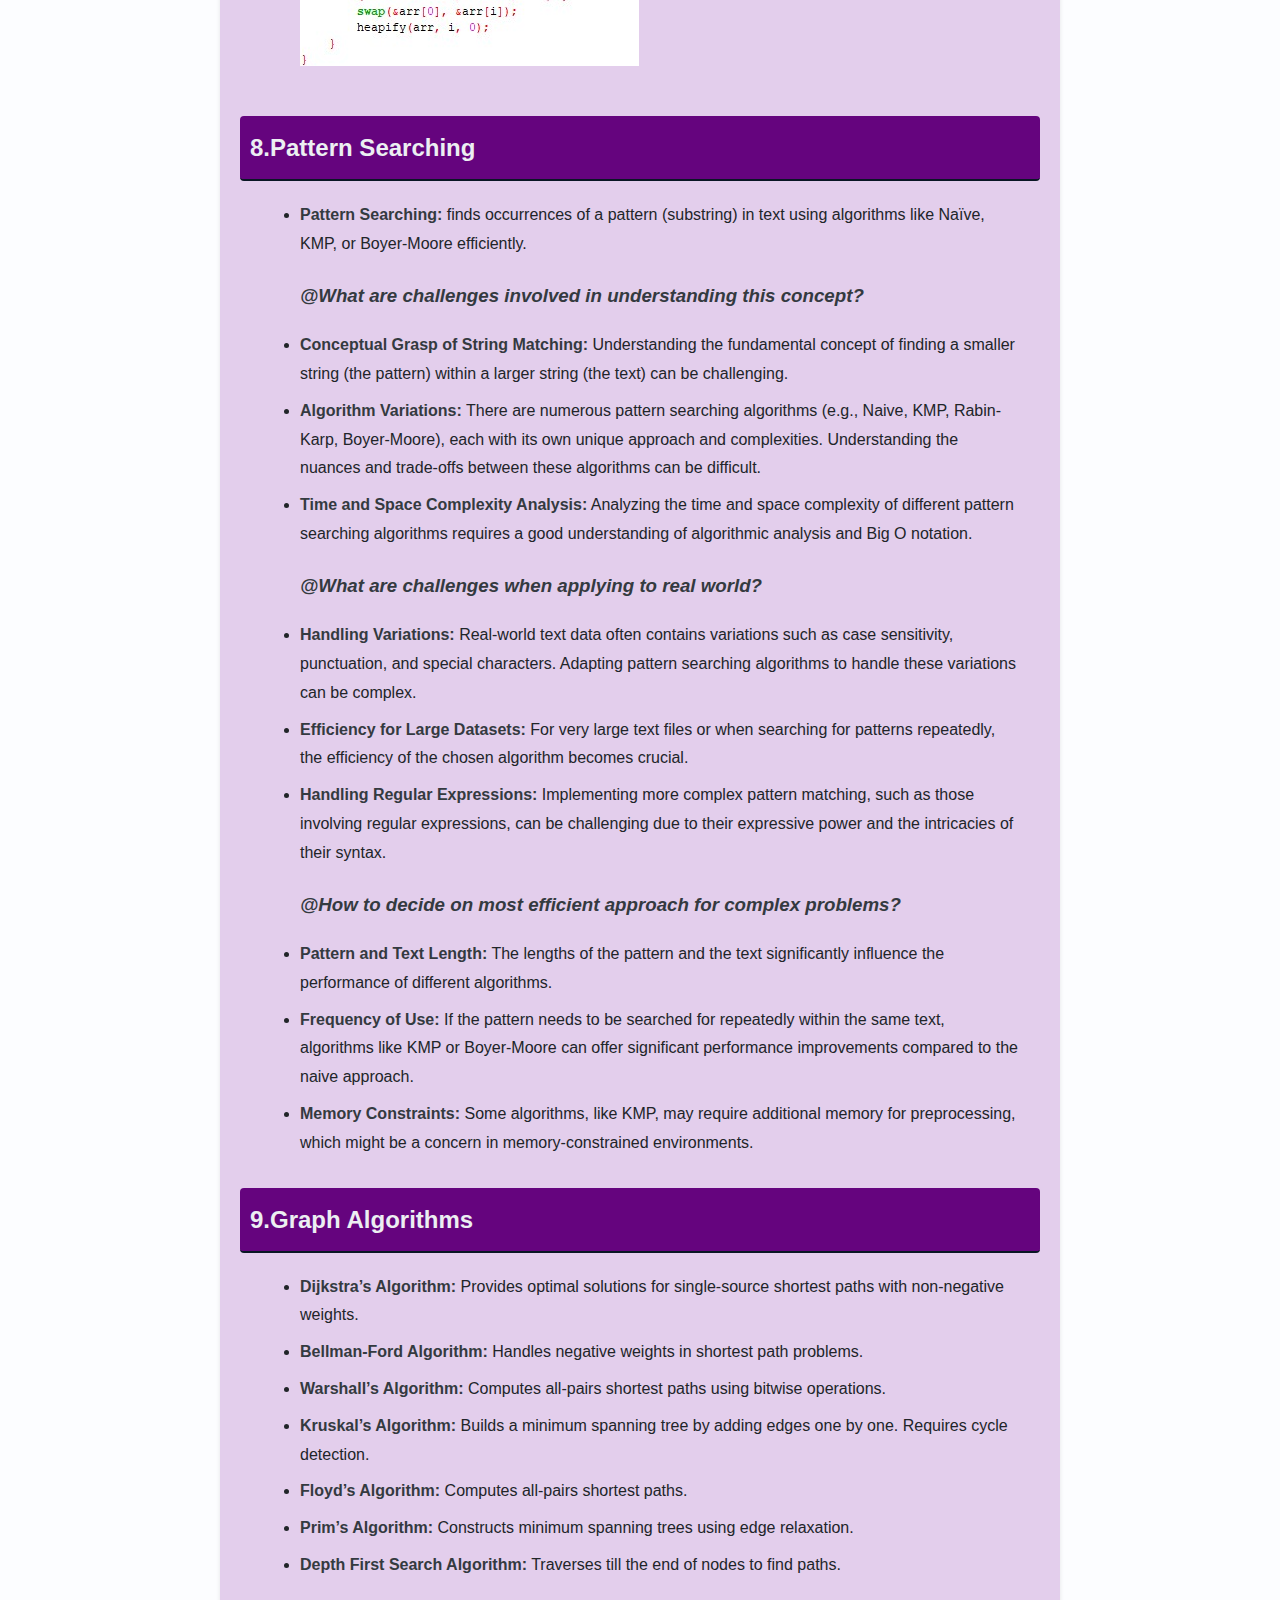
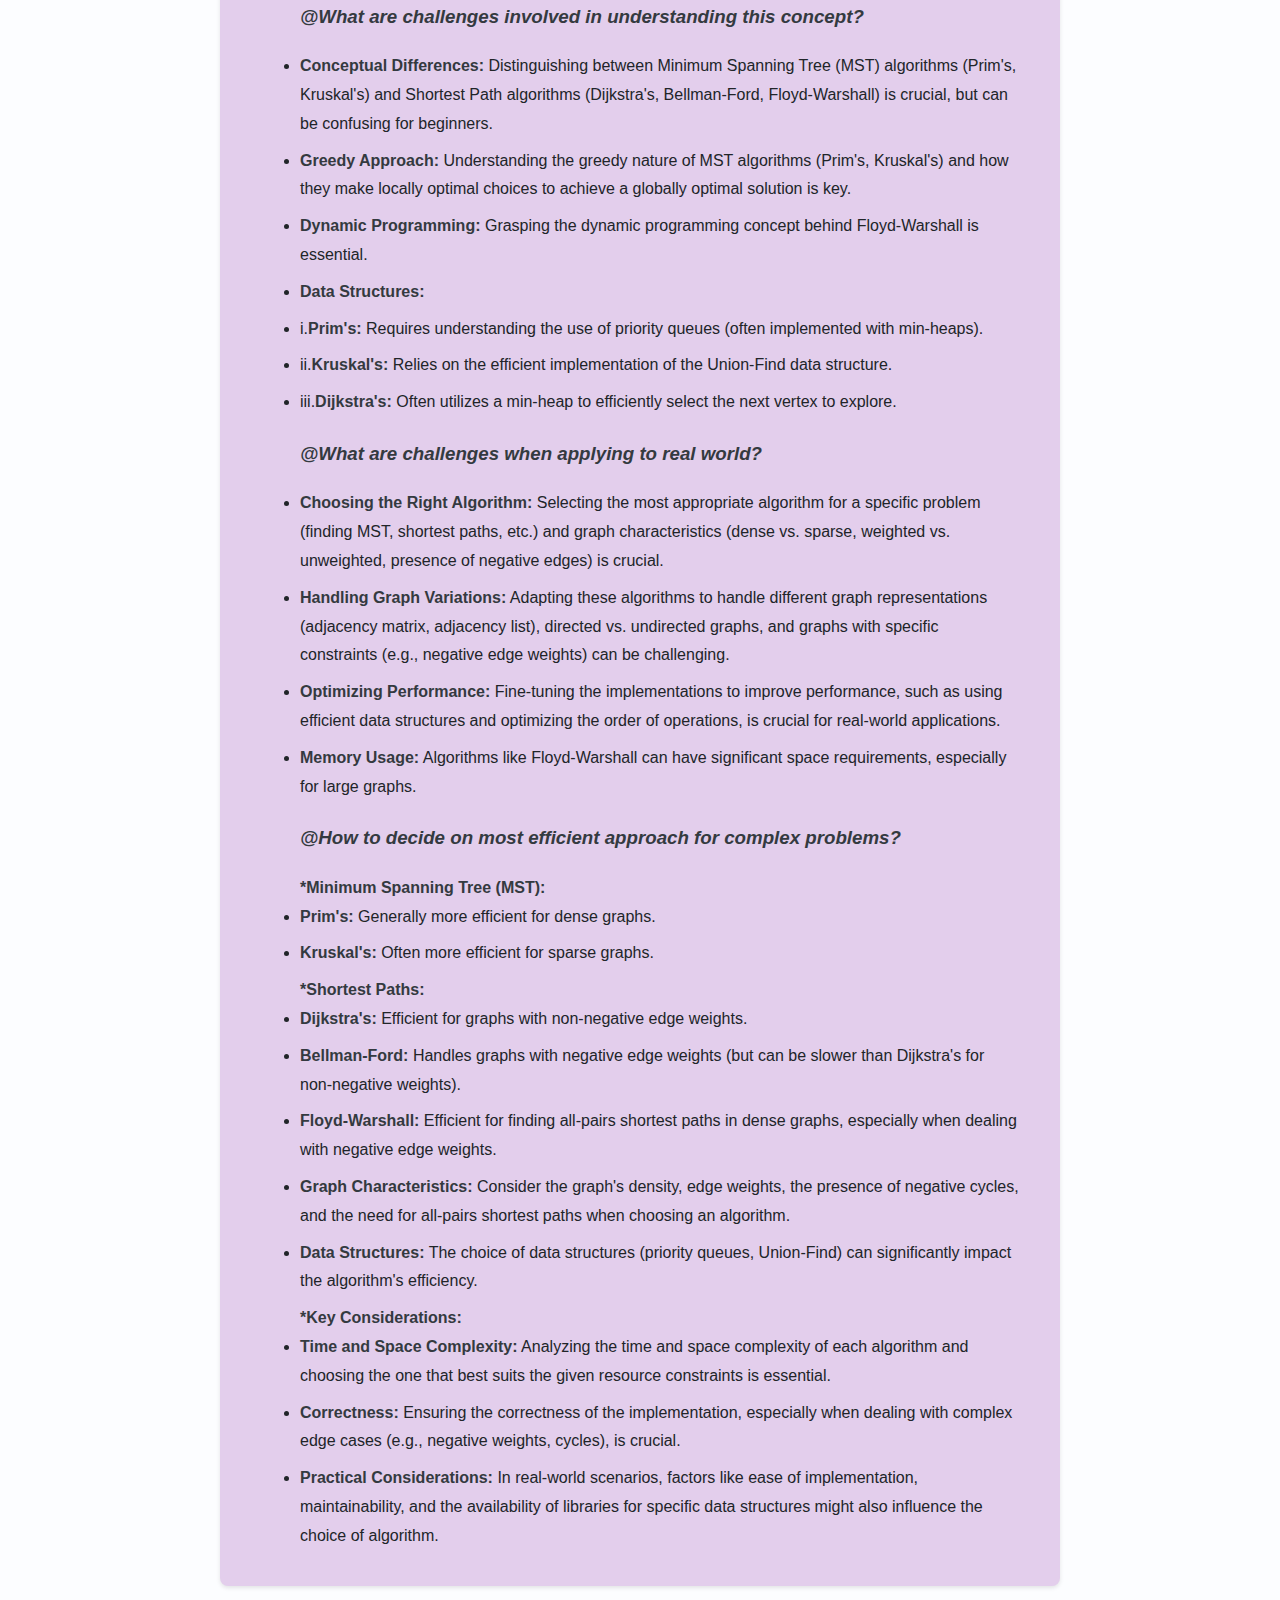
==== commit 16d33b89: "Update index.html" ====
--- a/Project_1/index.html
+++ b/Project_1/index.html
@@ -139,9 +139,14 @@
                  <li>In majority of scenarios we can't get to the exact efficiency of a particular program which runs on dynamic data and many factors affects the runtime of program in real time .</li>
              <h3><strong>@How to decide on most efficient approach for complex problems?</strong></h3>
                  <li>If we repeated get correct results for a program in most efficent time and less space usage we choose that with some consideration on it's complexity and it's adapatability to every scenarios </li>
+        <img src="../images/string 1.jpg" alt="String 1"style="max-width: 100%; height: auto; margin: 10px 0;">
+        <img src="../images/string 2.jpg" alt="String 2"style="max-width: 100%; height: auto; margin: 10px 0;">
+        <img src="../images/xl 1.jpg" alt="chart 1"style="max-width: 100%; height: auto; margin: 10px 0;">
         <img src="../images/Linear Search.jpg" alt="Linear Search"style="max-width: 100%; height: auto; margin: 10px 0;">
         <img src="../images/Binary Search.jpg" alt="Binary Search"style="max-width: 100%; height: auto; margin: 10px 0;">
+        <img src="../images/xl 2.jpg" alt="chart 2"style="max-width: 100%; height: auto; margin: 10px 0;">
         <img src="../images/Towers of bramha.jpg" alt="Towers Of Bramha"style="max-width: 100%; height: auto; margin: 10px 0;">
+        <img src="../images/xl 3.jpg" alt="chart 3"style="max-width: 100%; height: auto; margin: 10px 0;">
         <h2>4. Binary Search Tree</h2>
         <ul>
             <li><strong>BST (Binary Search Tree):</strong> used for hirearcheal data,left node ,root node ,right node.</li>
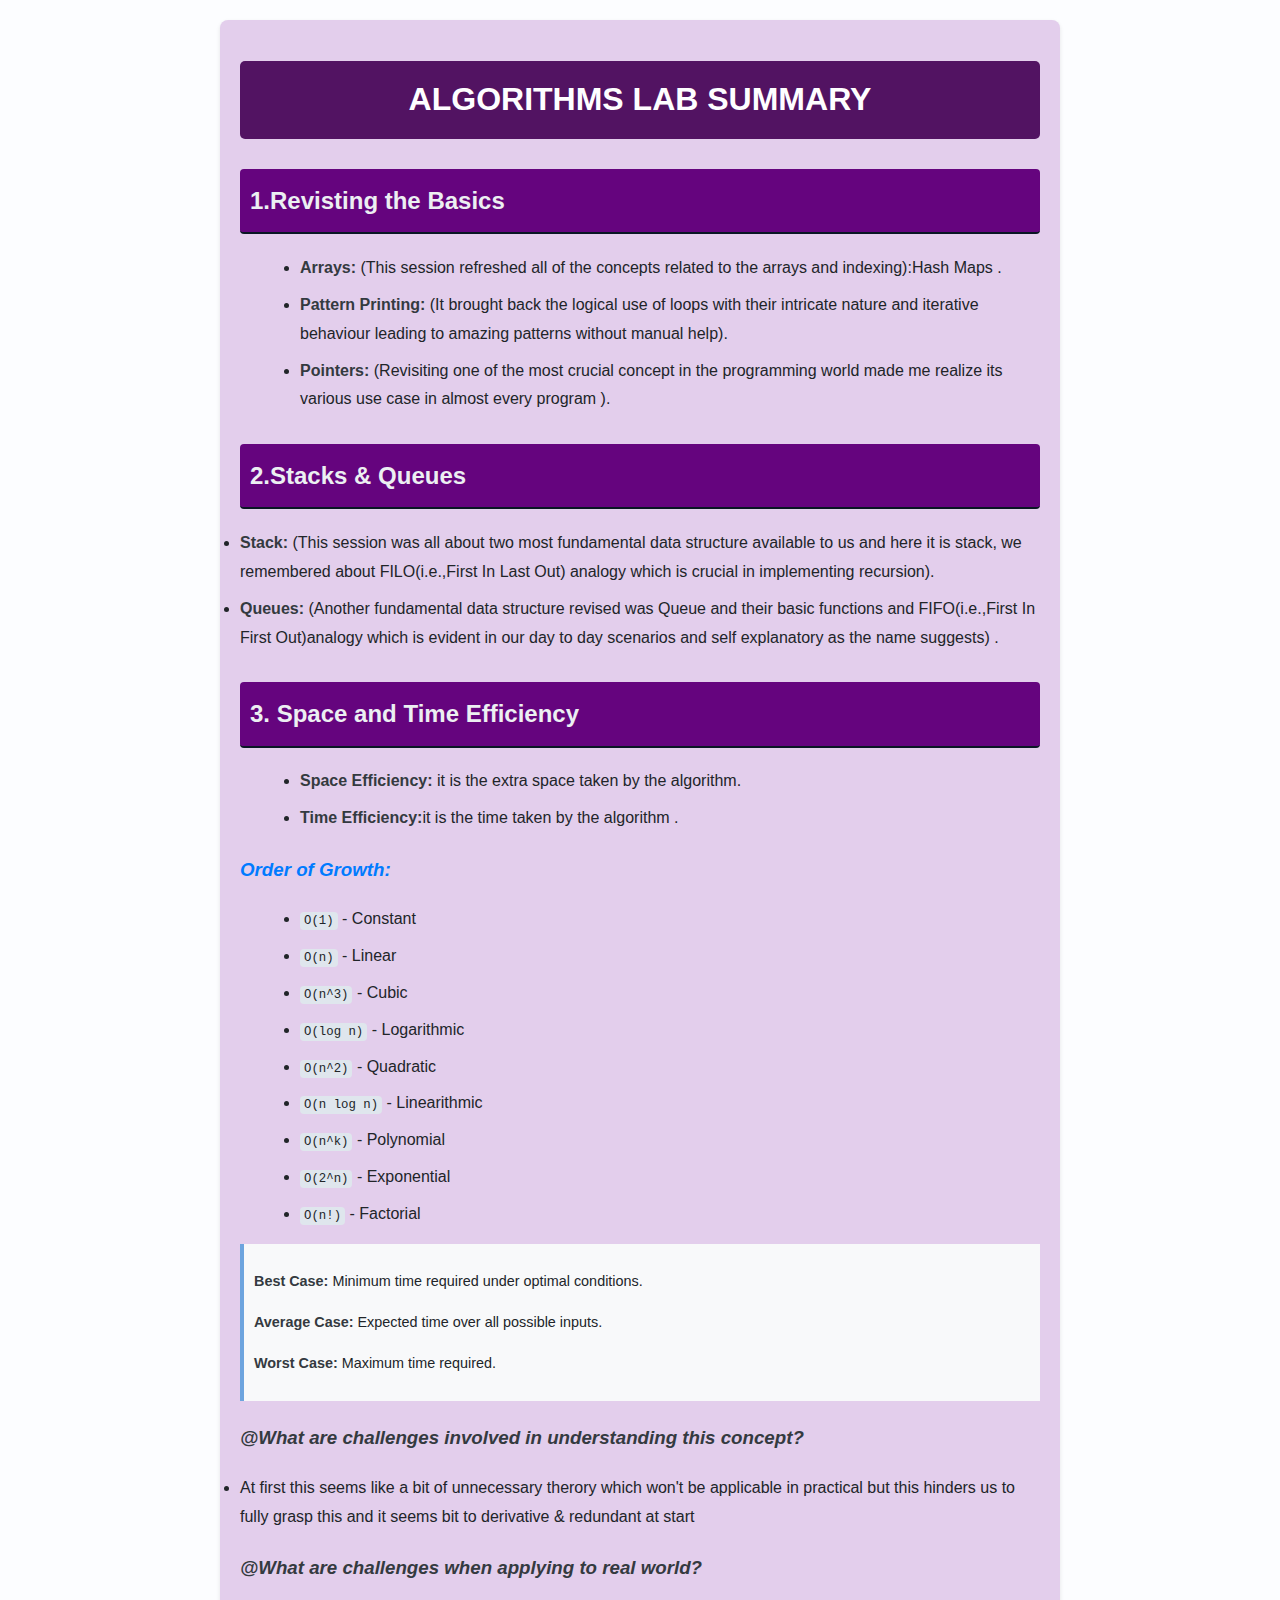
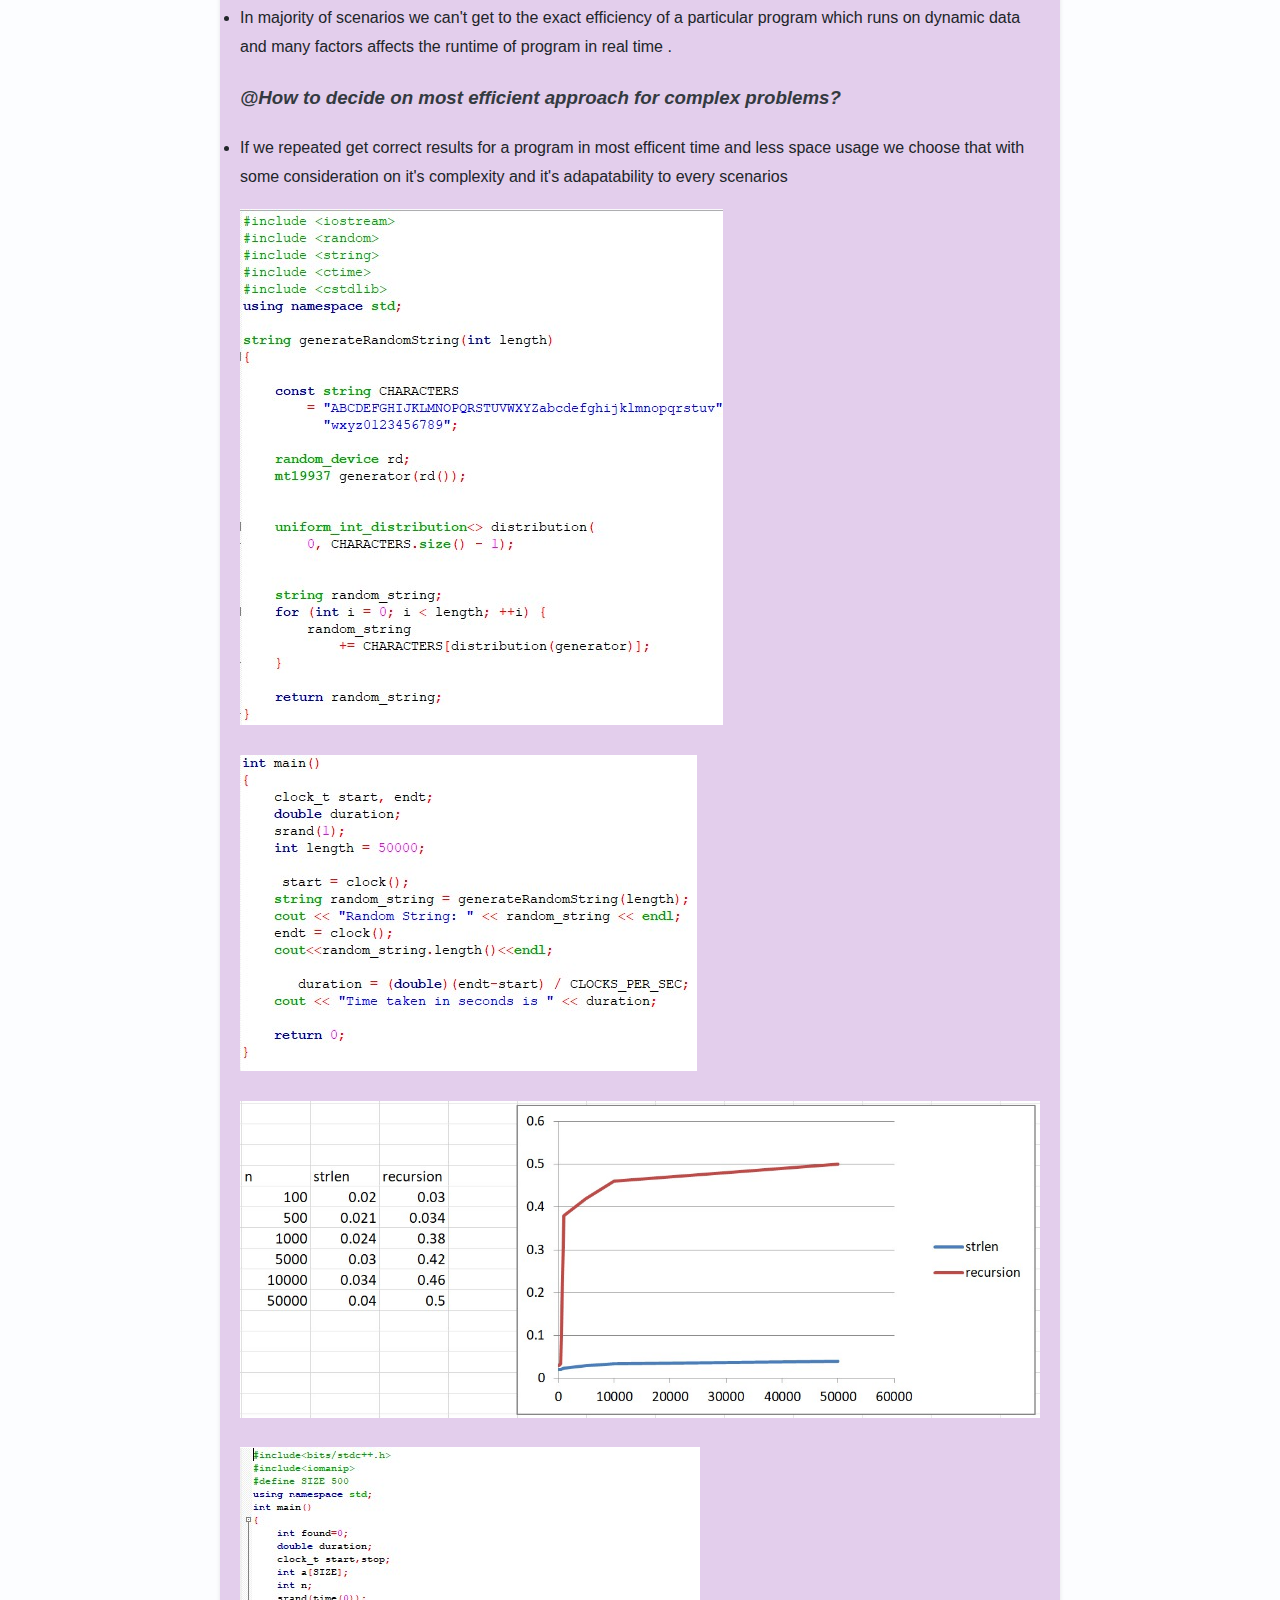
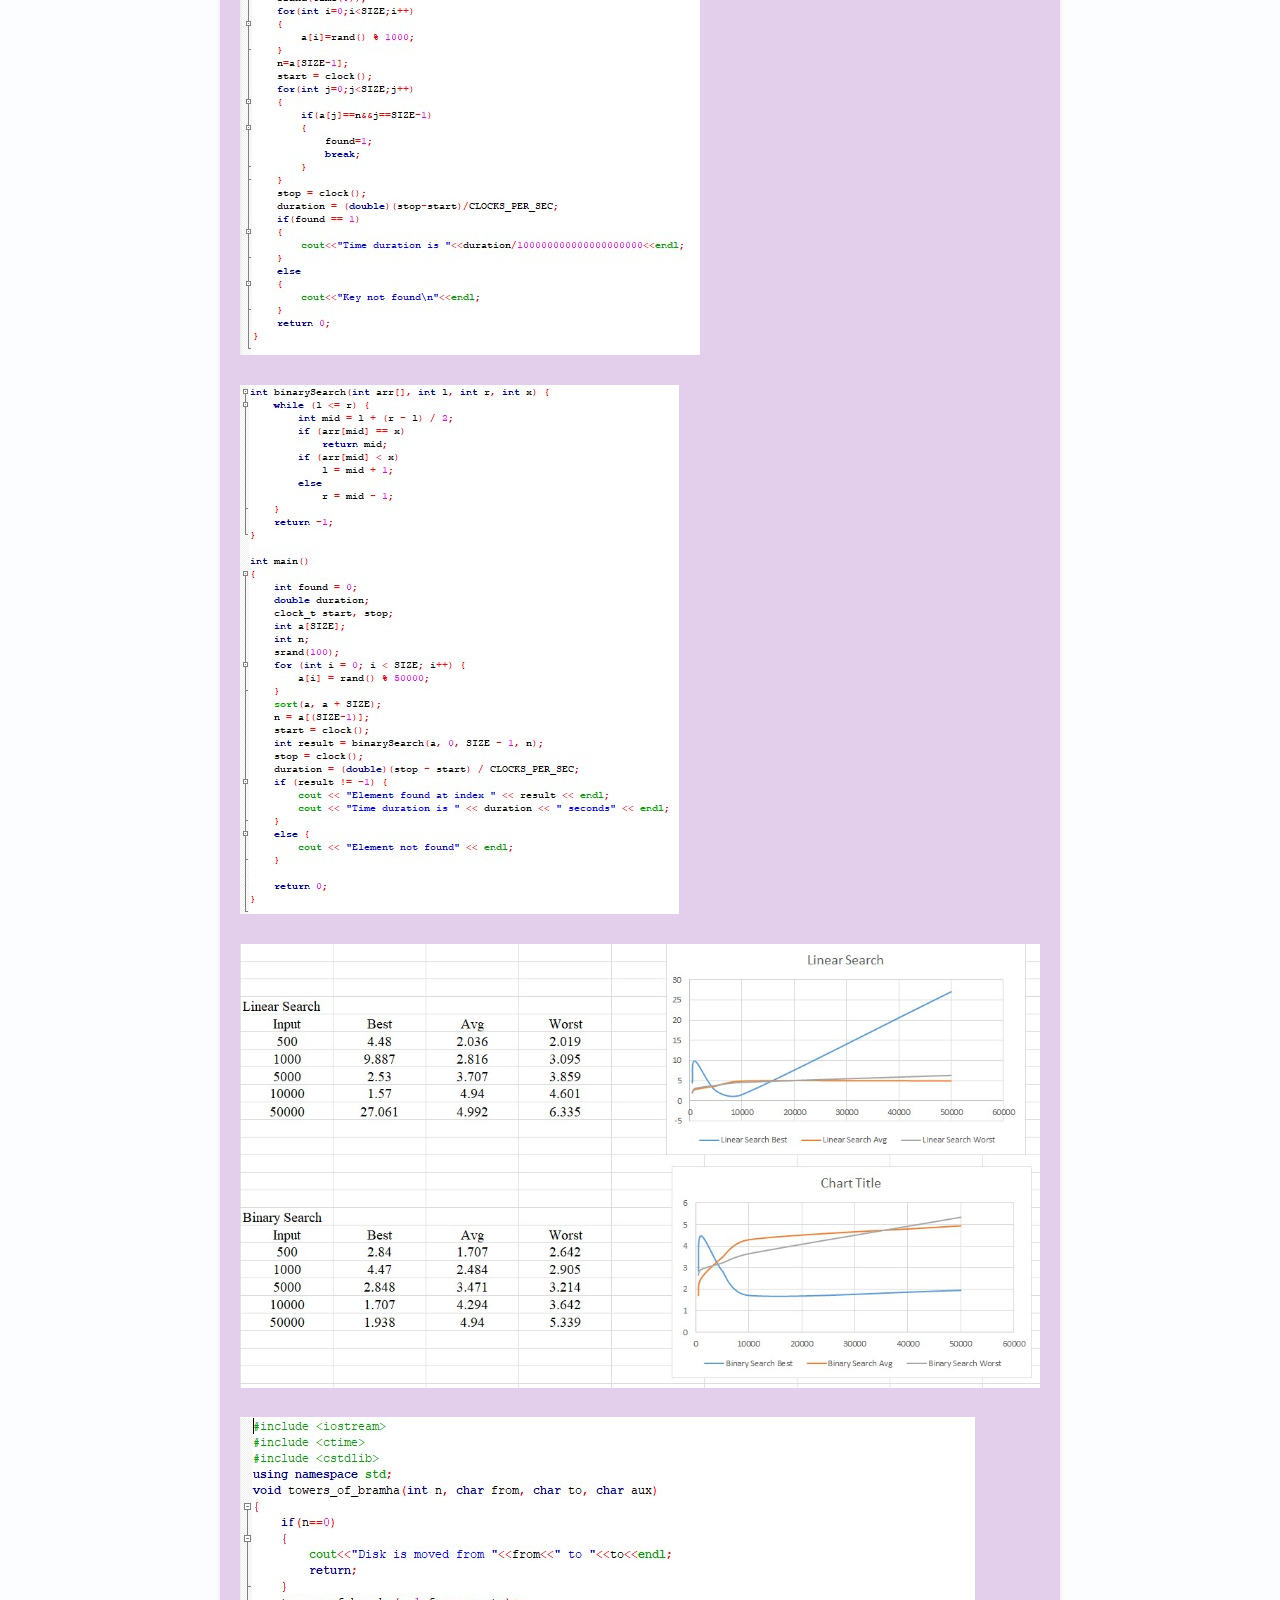
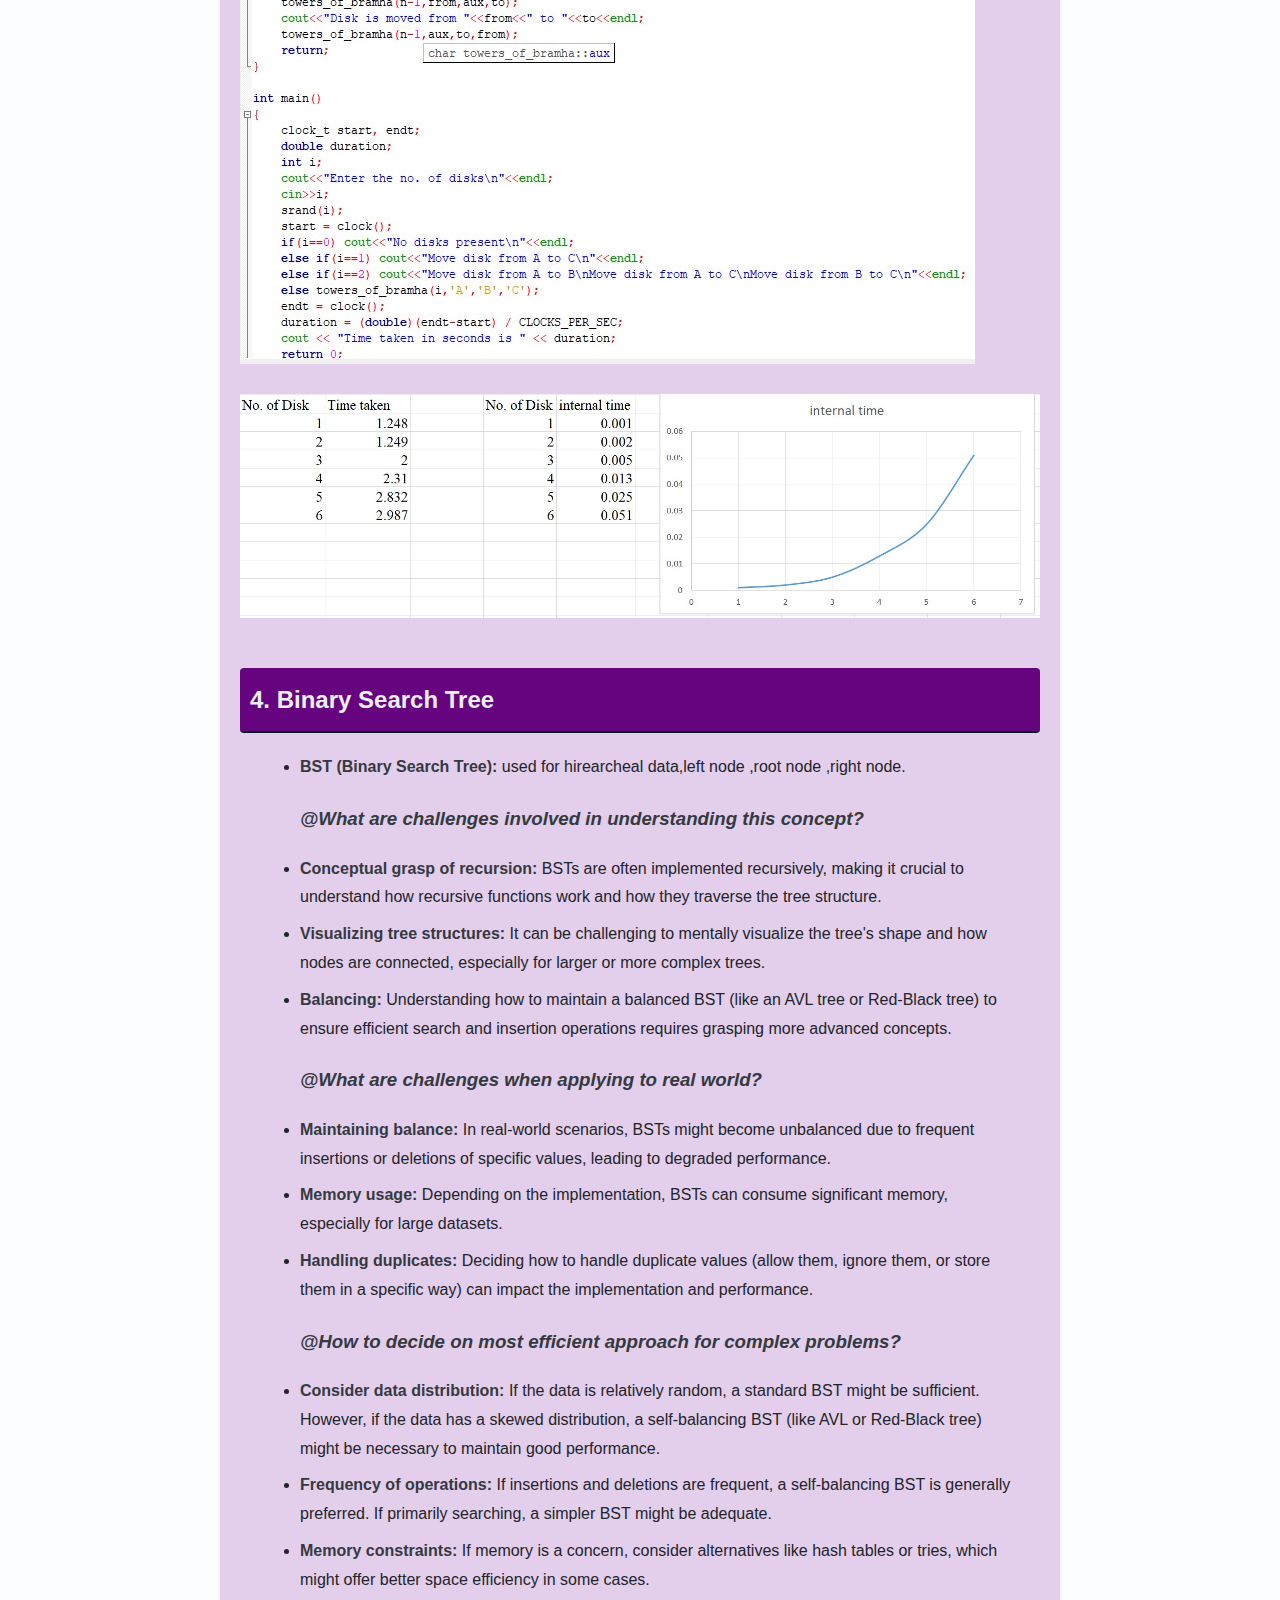
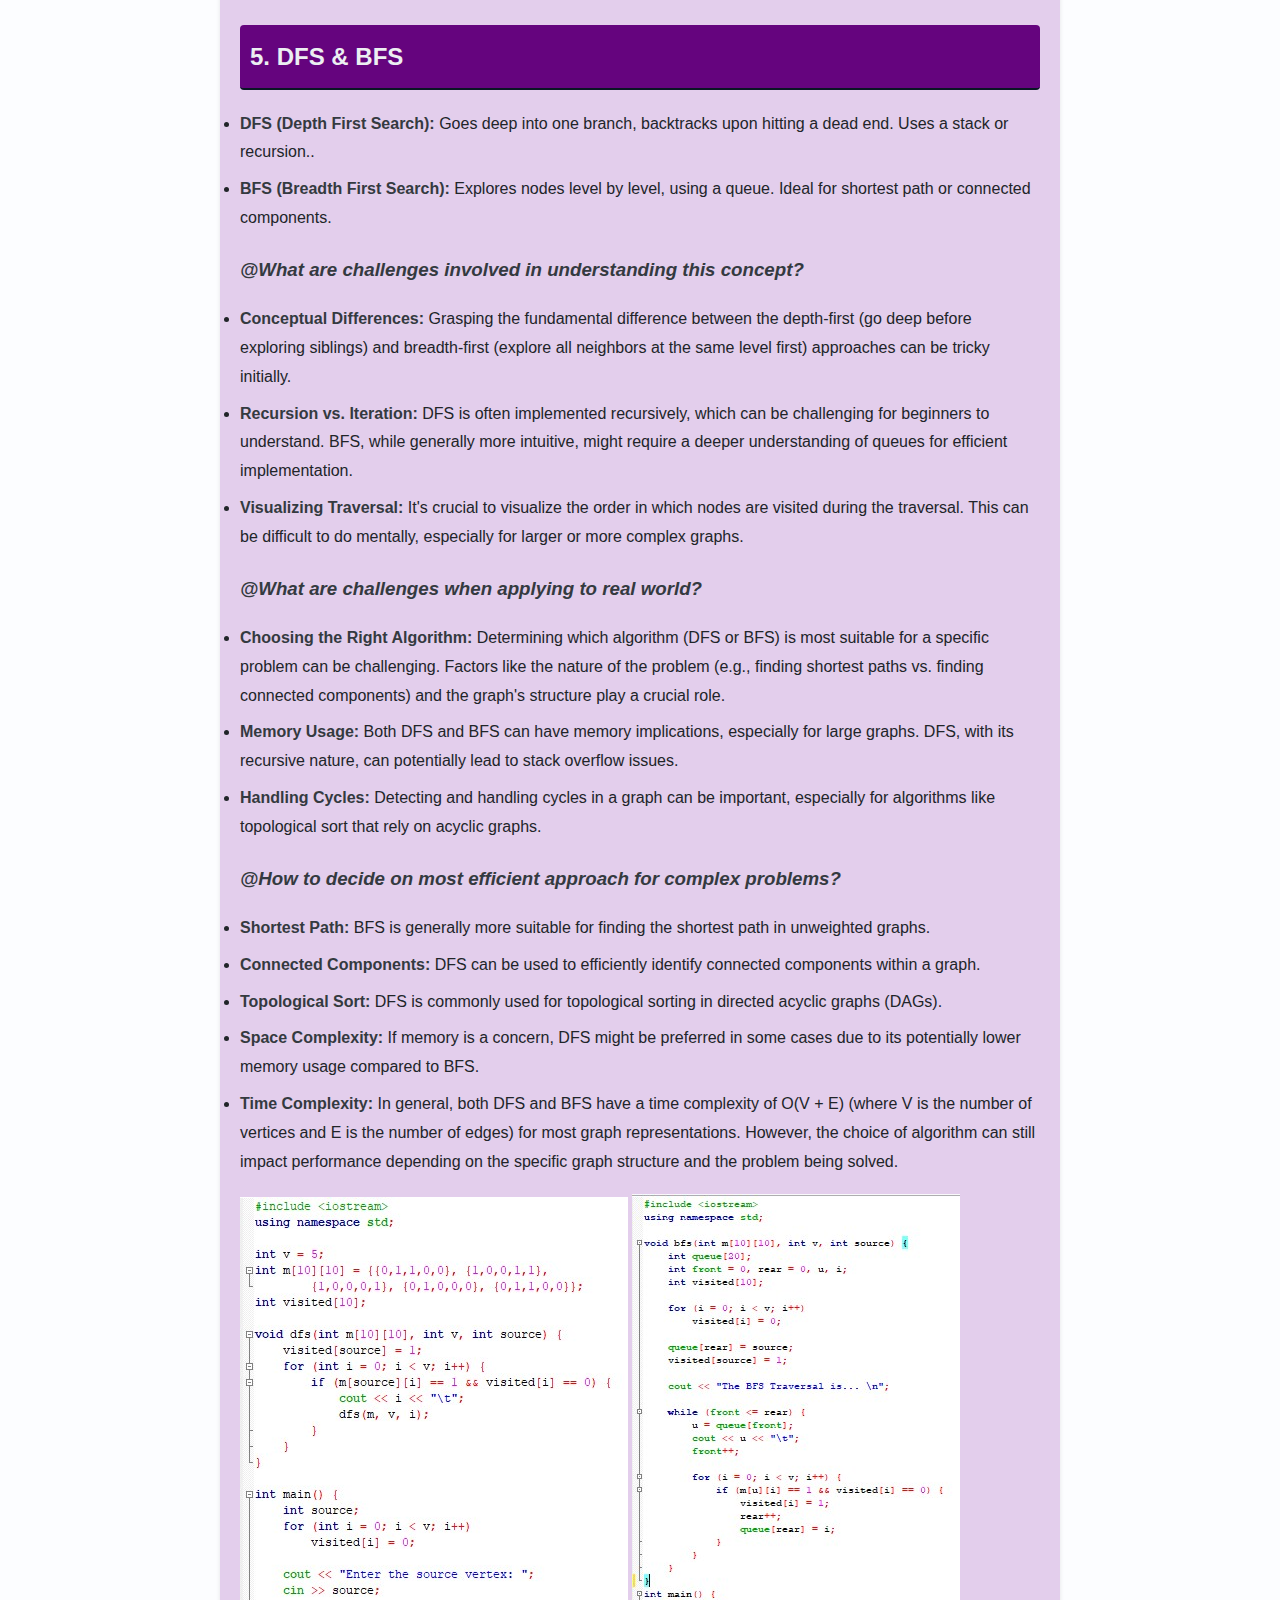
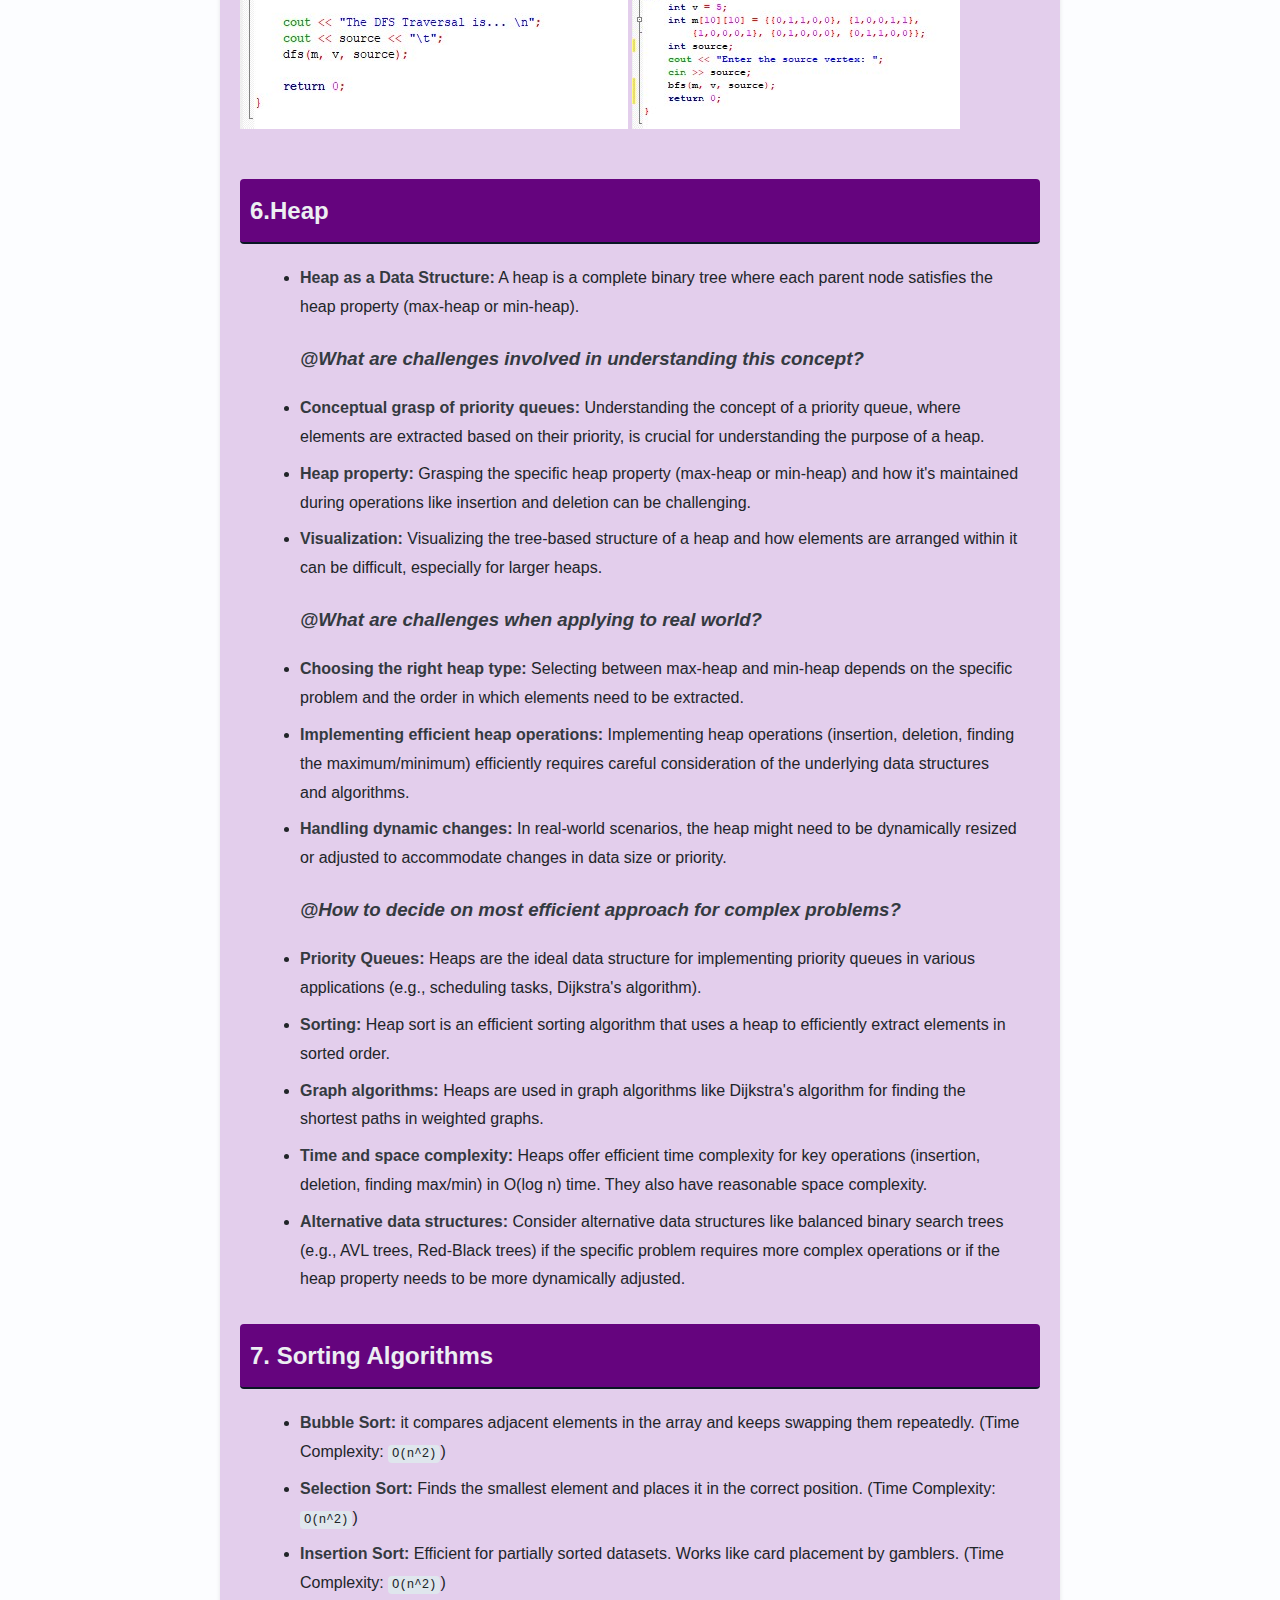
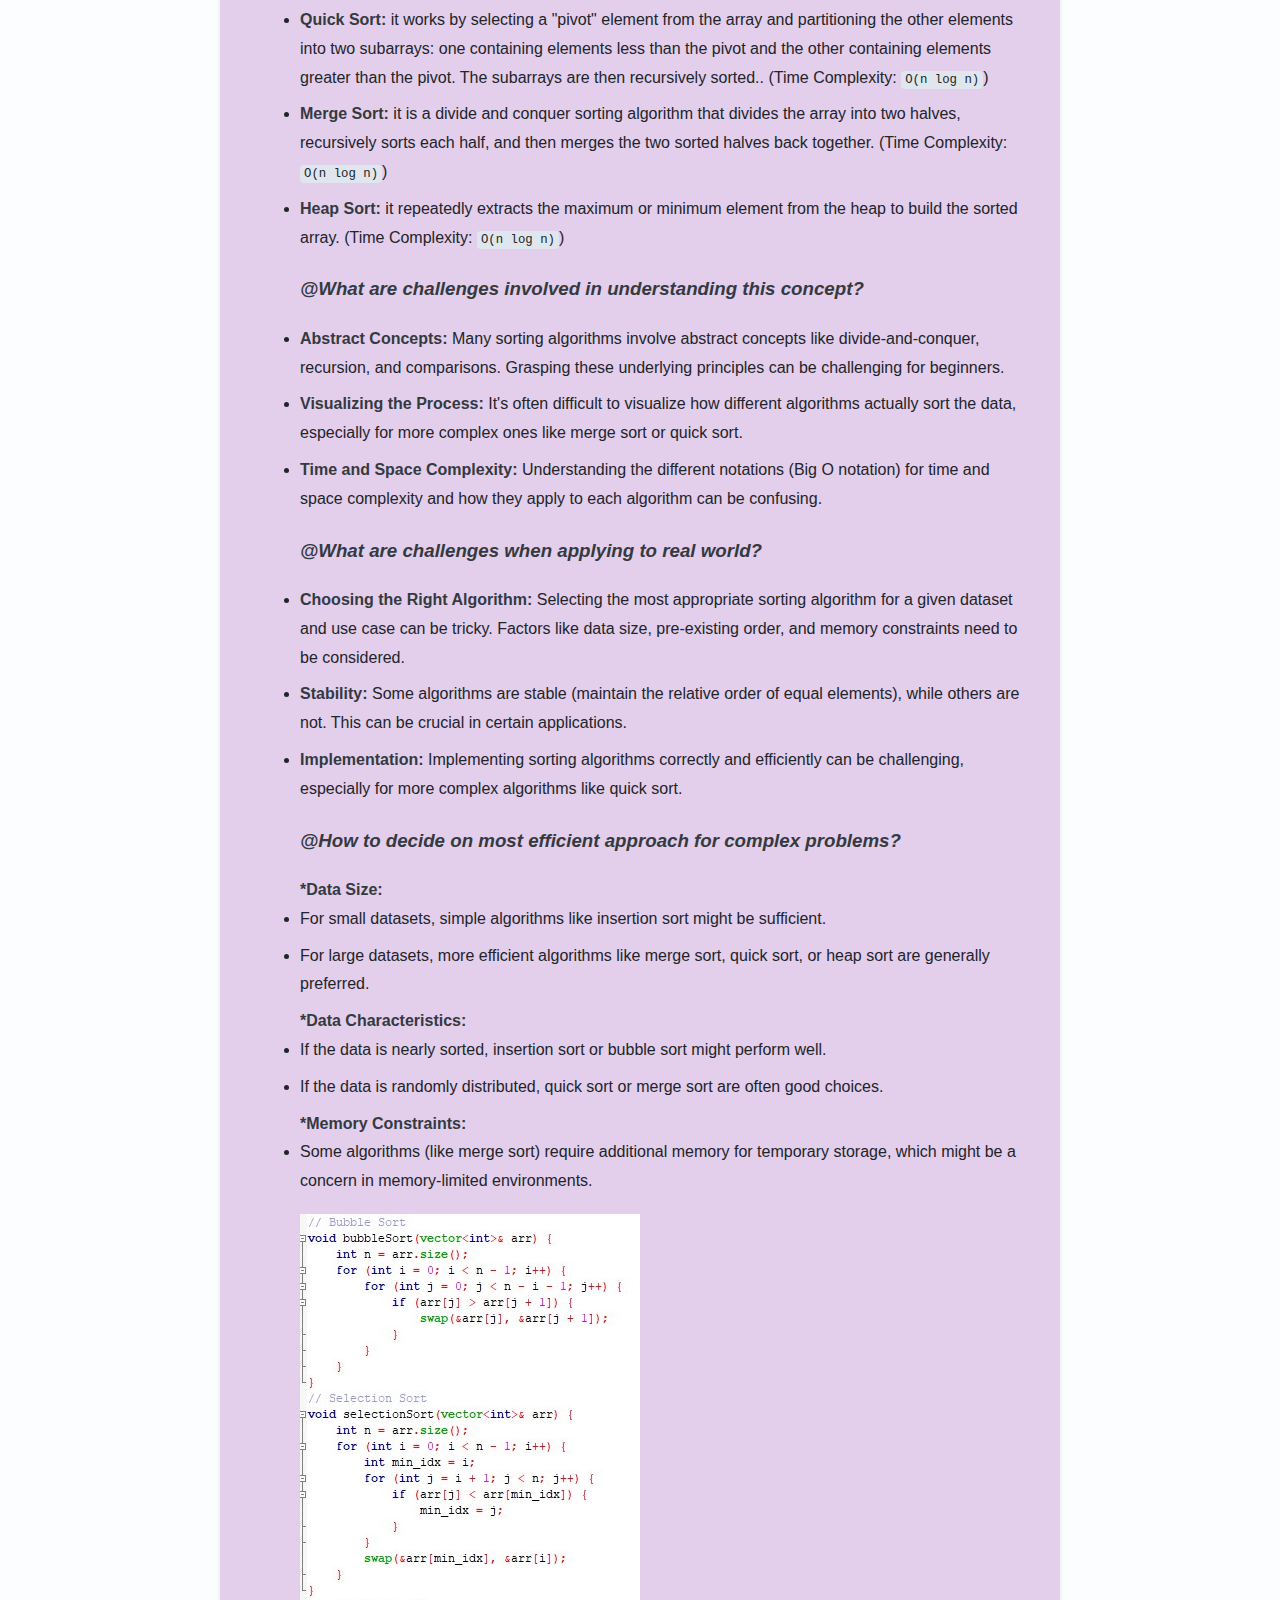
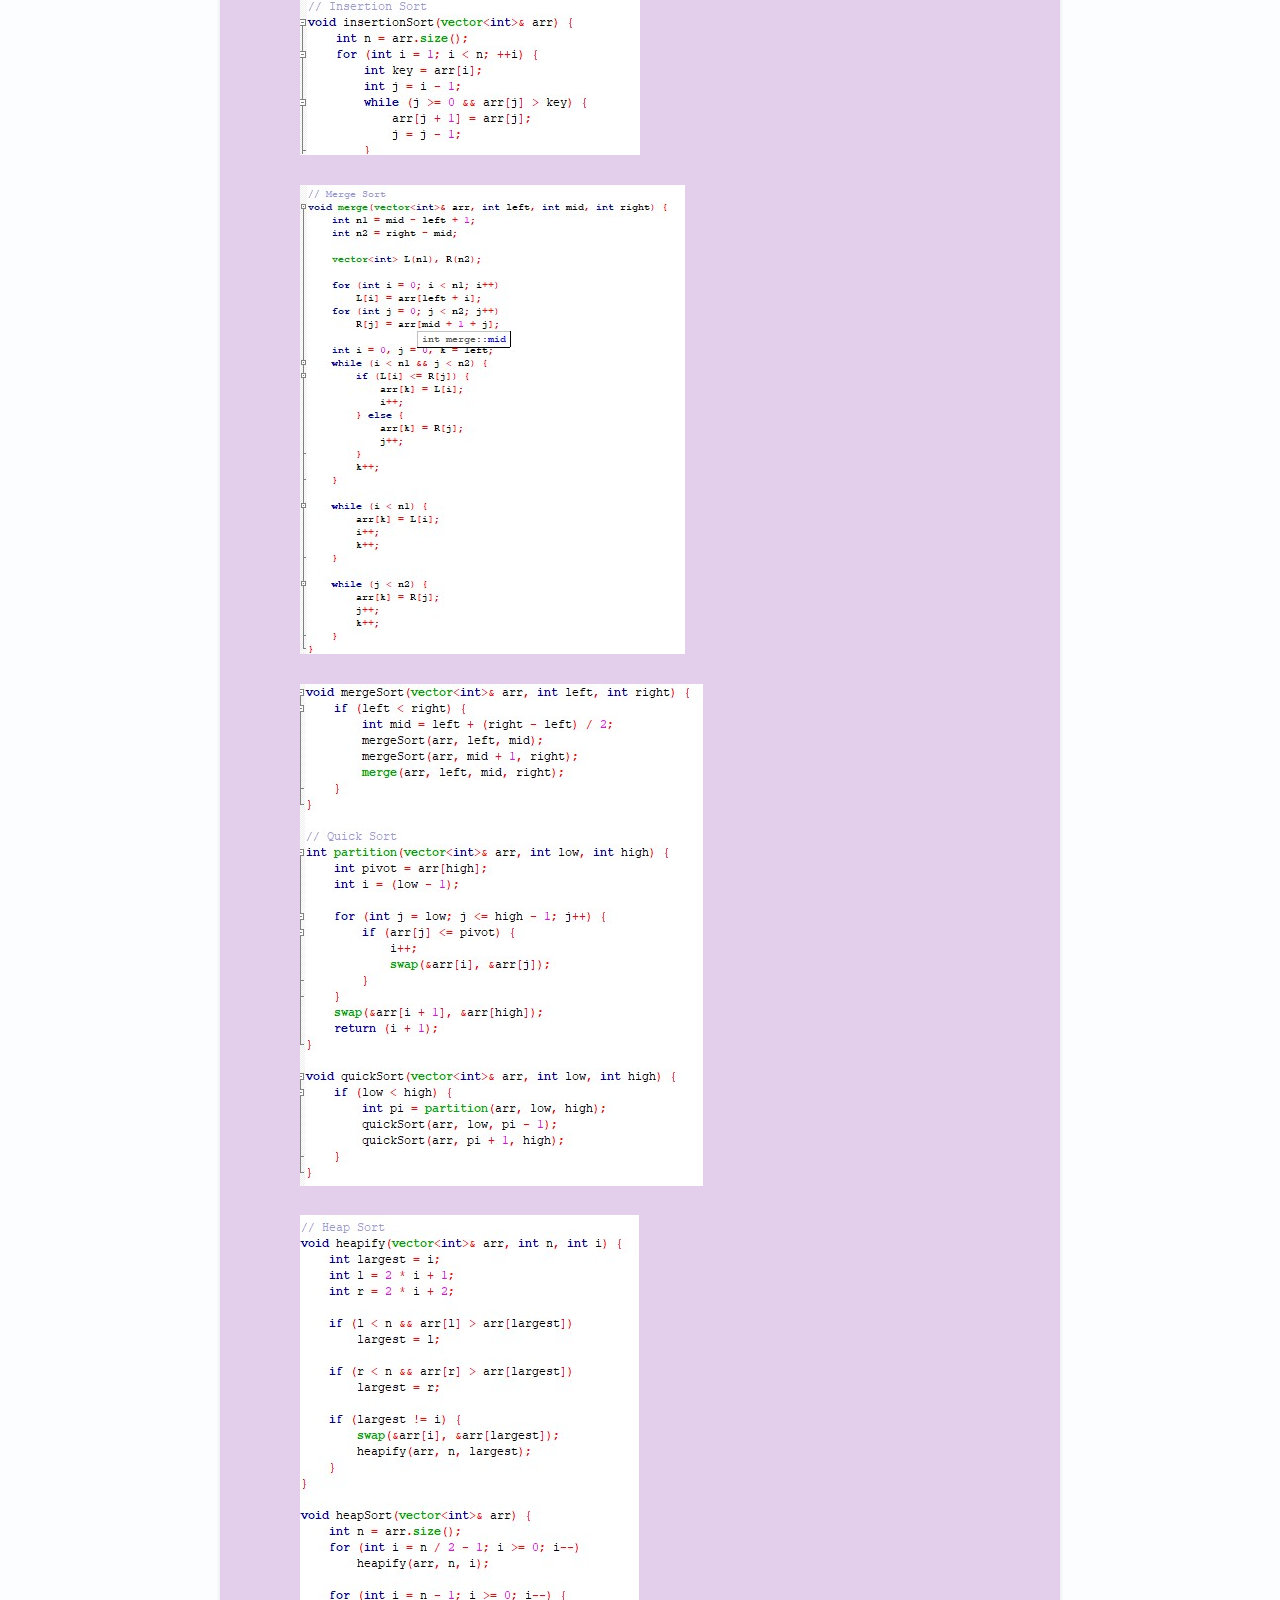
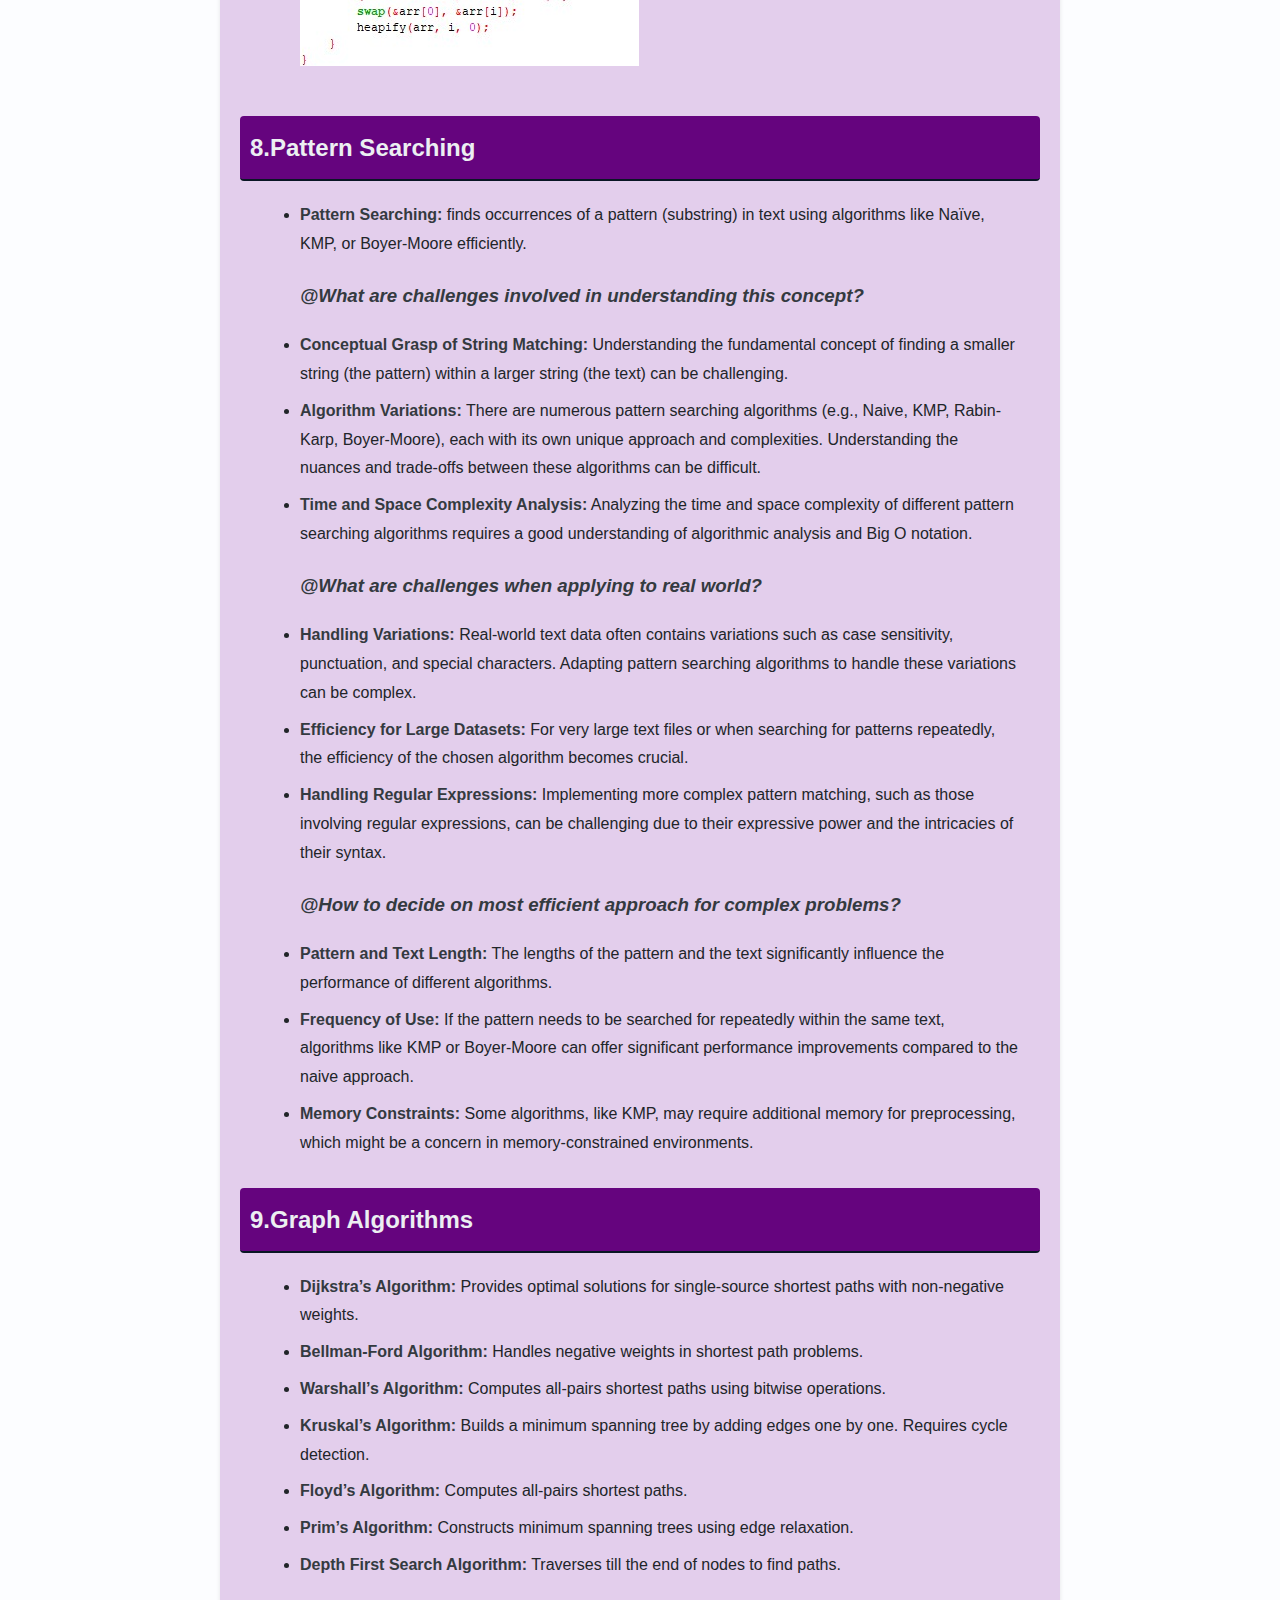
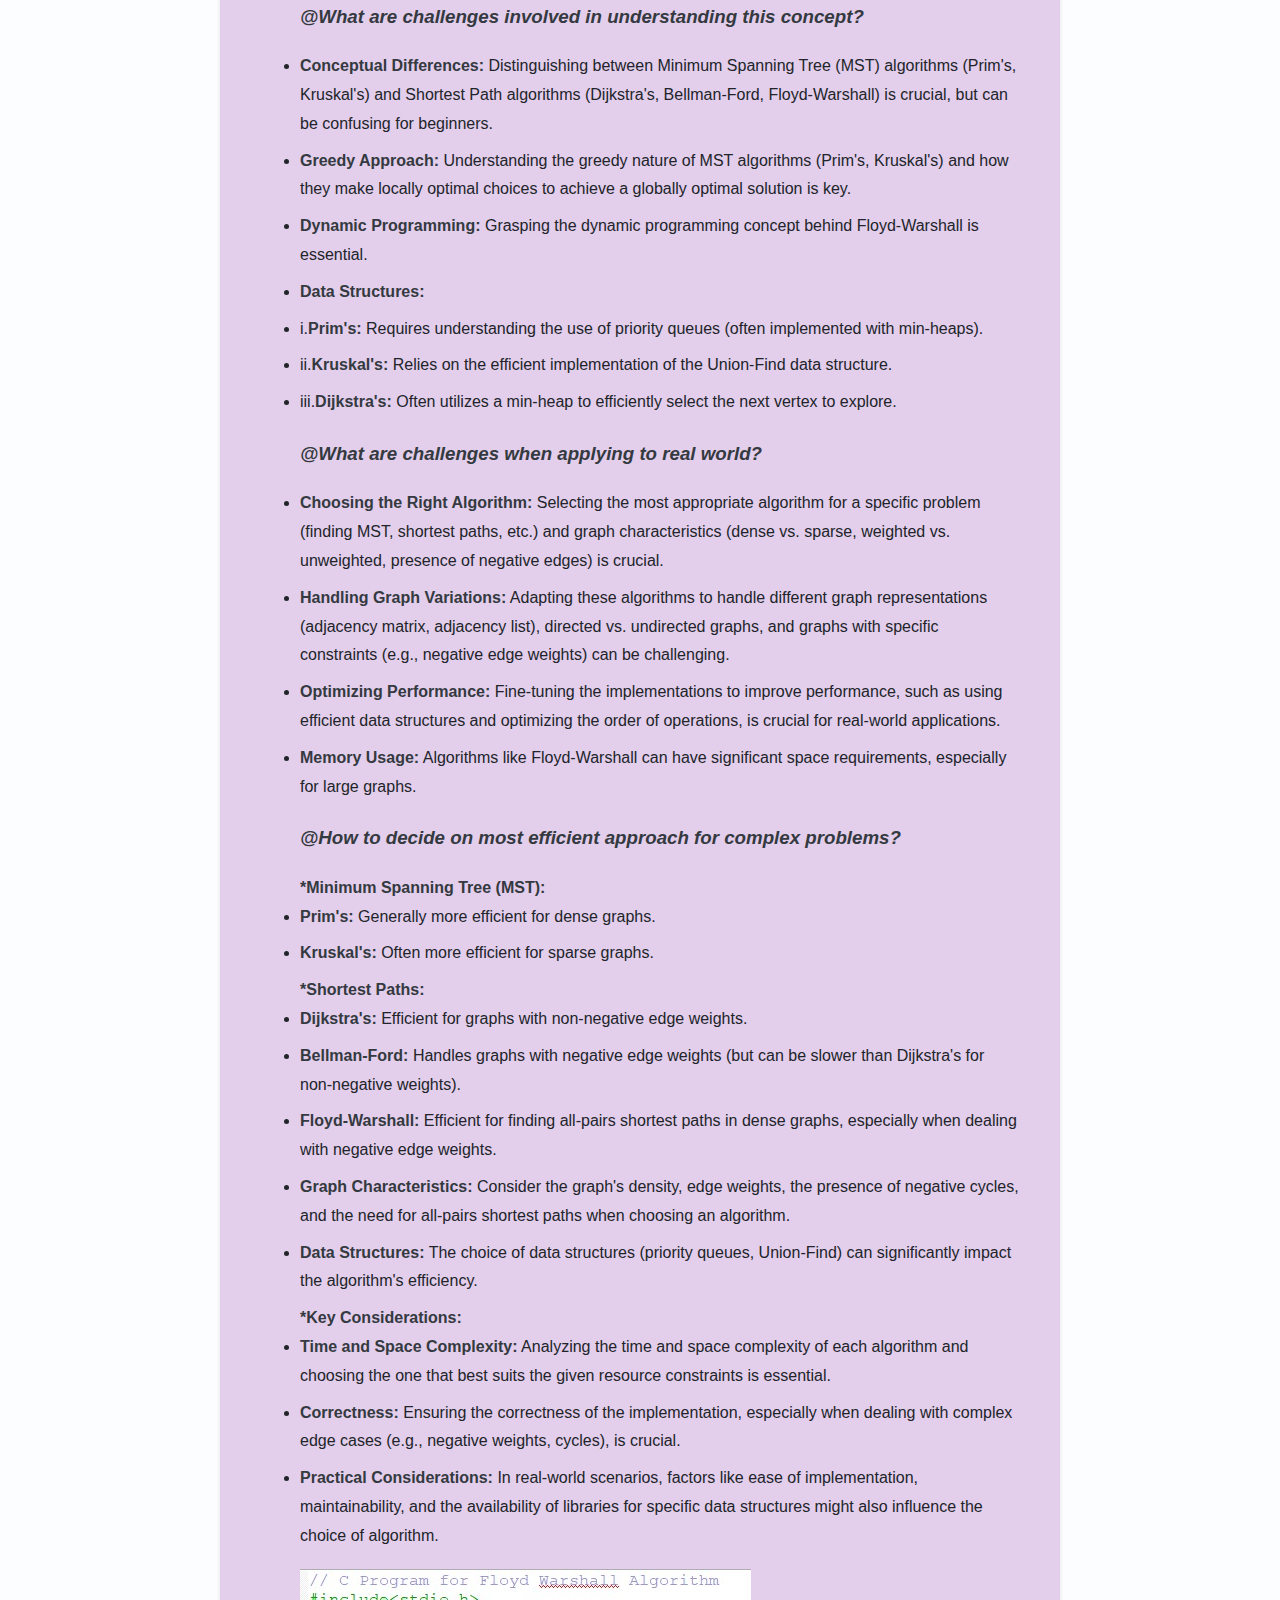
==== commit 09d7d92b: "Update index.html" ====
--- a/Project_1/index.html
+++ b/Project_1/index.html
@@ -293,6 +293,21 @@
                         <li> <strong>Time and Space Complexity:</strong>  Analyzing the time and space complexity of each algorithm and choosing the one that best suits the given resource constraints is essential.</li>
                         <li><strong> Correctness:</strong>  Ensuring the correctness of the implementation, especially when dealing with complex edge cases (e.g., negative weights, cycles), is crucial.</li>
                         <li><strong> Practical Considerations:</strong>  In real-world scenarios, factors like ease of implementation, maintainability, and the availability of libraries for specific data structures might also influence the choice of algorithm.</li>
+            <img src="../images/floyd 1.jpg" alt="Floyd 1"style="max-width: 100%; height: auto; margin: 10px 0;">
+            <img src="../images/floyd 2.jpg" alt="Floyd 1"style="max-width: 100%; height: auto; margin: 10px 0;">
+            <img src="../images/kruskal 1.jpg" alt="kruskal 1"style="max-width: 100%; height: auto; margin: 10px 0;">
+            <img src="../images/kruskal 2.jpg" alt="kruskal 2"style="max-width: 100%; height: auto; margin: 10px 0;">
+            <img src="../images/kruskal 3.jpg" alt="kruskal 3"style="max-width: 100%; height: auto; margin: 10px 0;">
+            <img src="../images/dijkstra 1.jpg" alt="dijkstra 1"style="max-width: 100%; height: auto; margin: 10px 0;">
+            <img src="../images/dijkstra 2.jpg" alt="dijkstra 2"style="max-width: 100%; height: auto; margin: 10px 0;">
+            <img src="../images/dijkstra 3.jpg" alt="dijkstra 3"style="max-width: 100%; height: auto; margin: 10px 0;">
+            <img src="../images/dijkstra 4.jpg" alt="dijkstra 4"style="max-width: 100%; height: auto; margin: 10px 0;">
+            <img src="../images/bellman 1.jpg" alt="bellman 1"style="max-width: 100%; height: auto; margin: 10px 0;">
+            <img src="../images/bellman 2.jpg" alt="bellman 2"style="max-width: 100%; height: auto; margin: 10px 0;">
+            <img src="../images/bellman 3.jpg" alt="bellman 3"style="max-width: 100%; height: auto; margin: 10px 0;">
+            <img src="../images/bellman 4.jpg" alt="bellman 4"style="max-width: 100%; height: auto; margin: 10px 0;">
+            <img src="../images/bellman 5.jpg" alt="bellman 5"style="max-width: 100%; height: auto; margin: 10px 0;">
+            
         </ul>
     </div>
   </section>
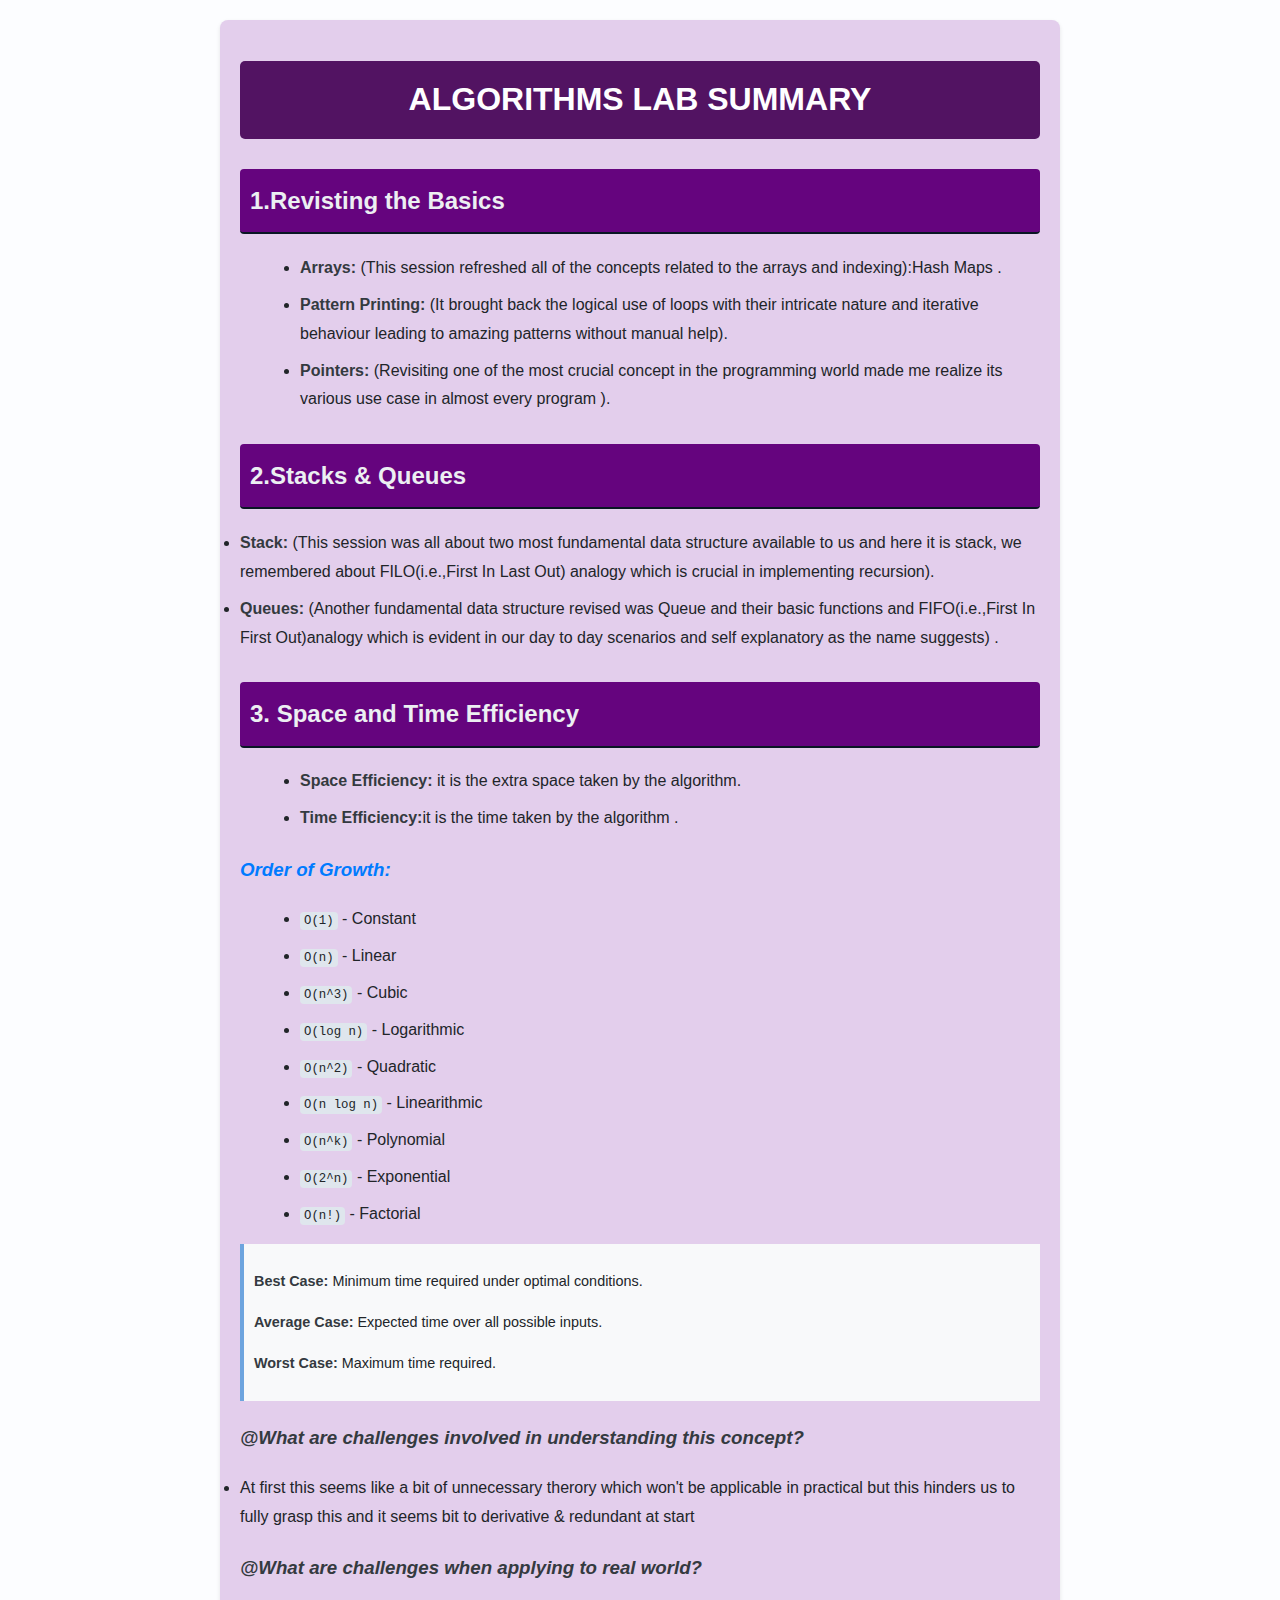
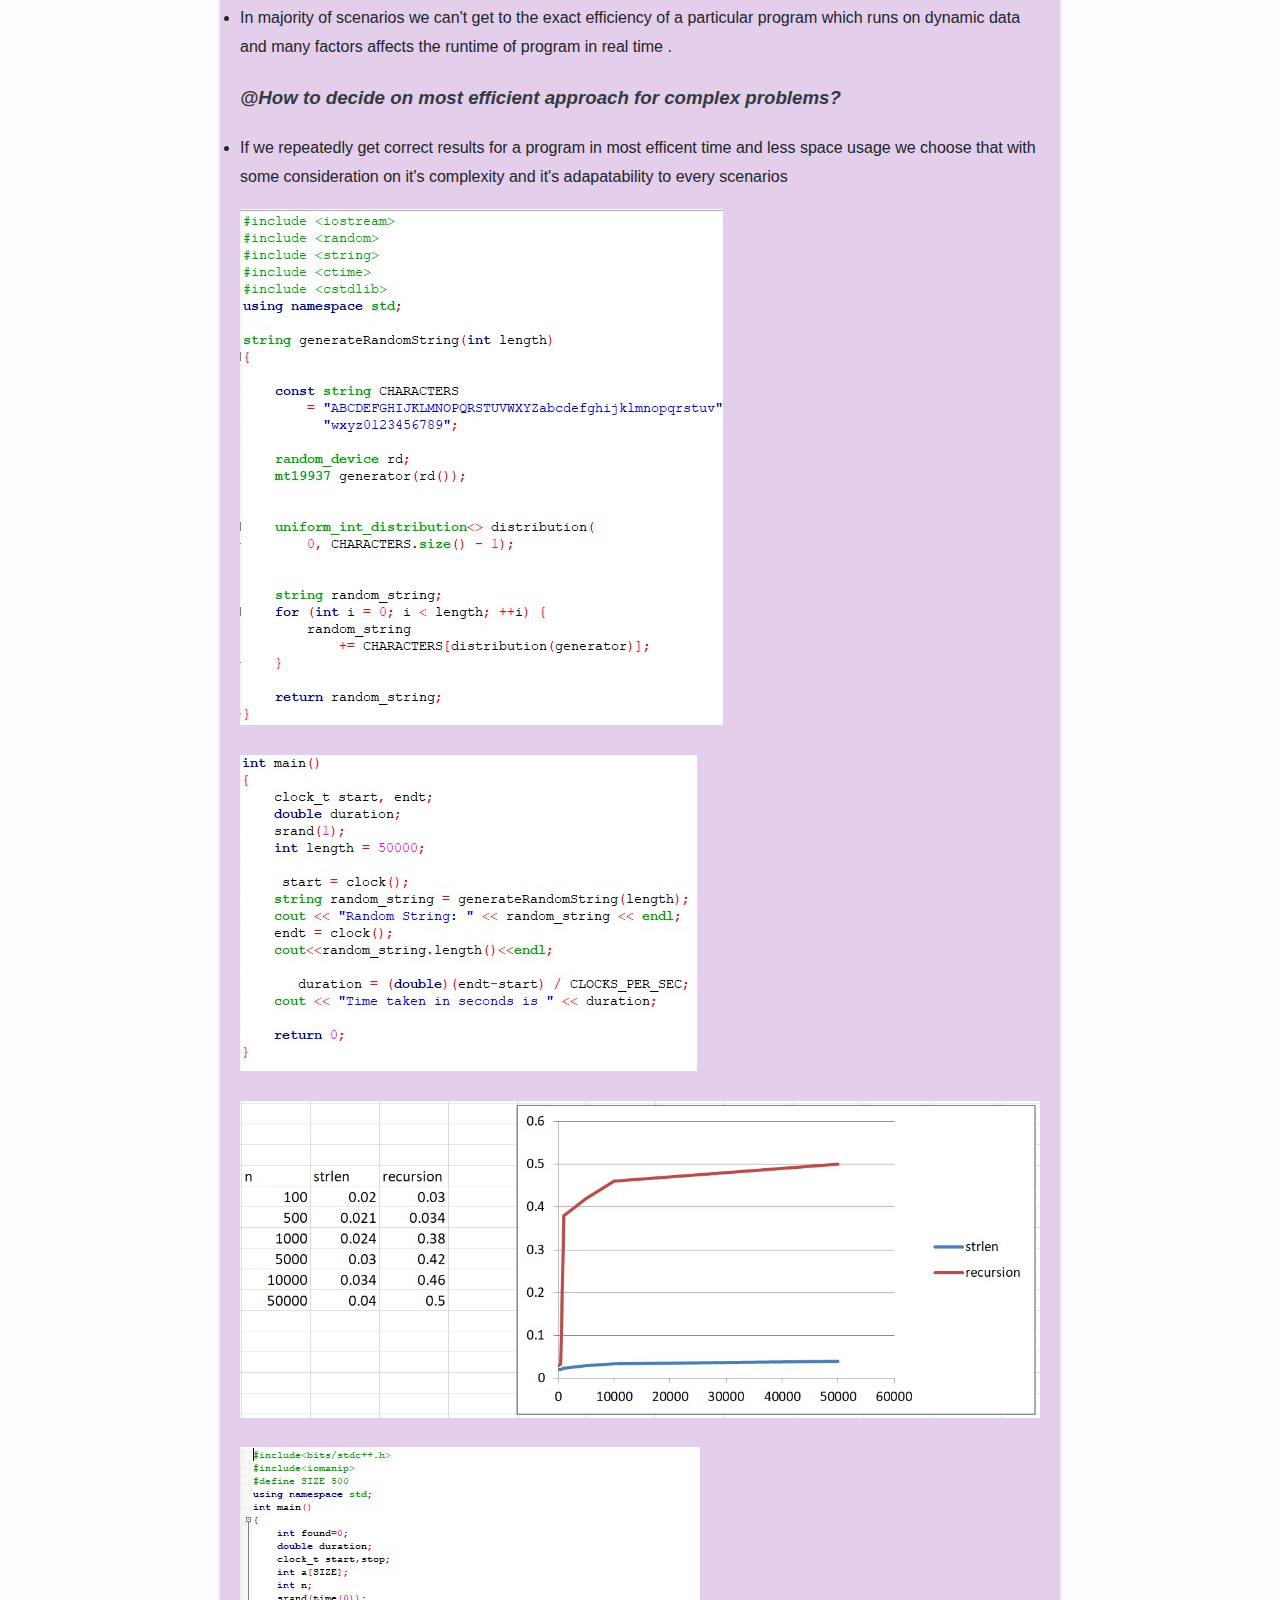
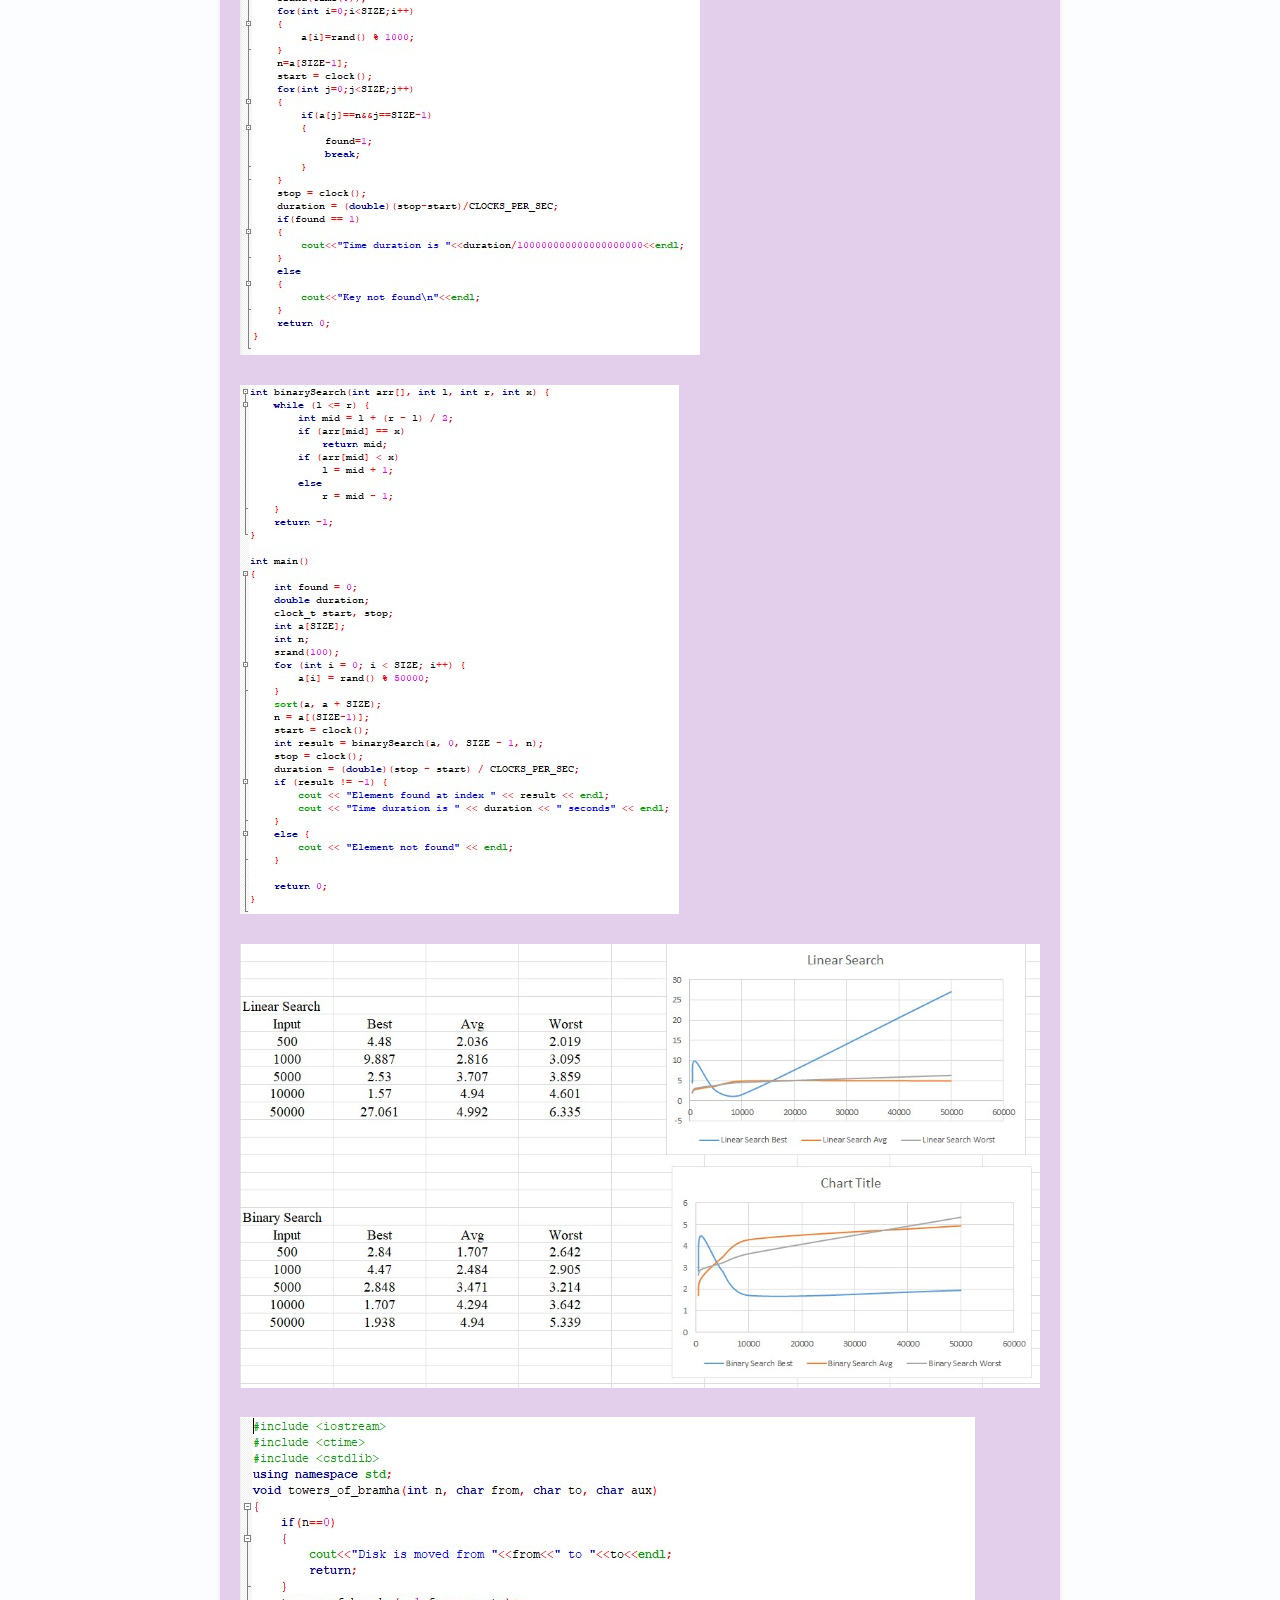
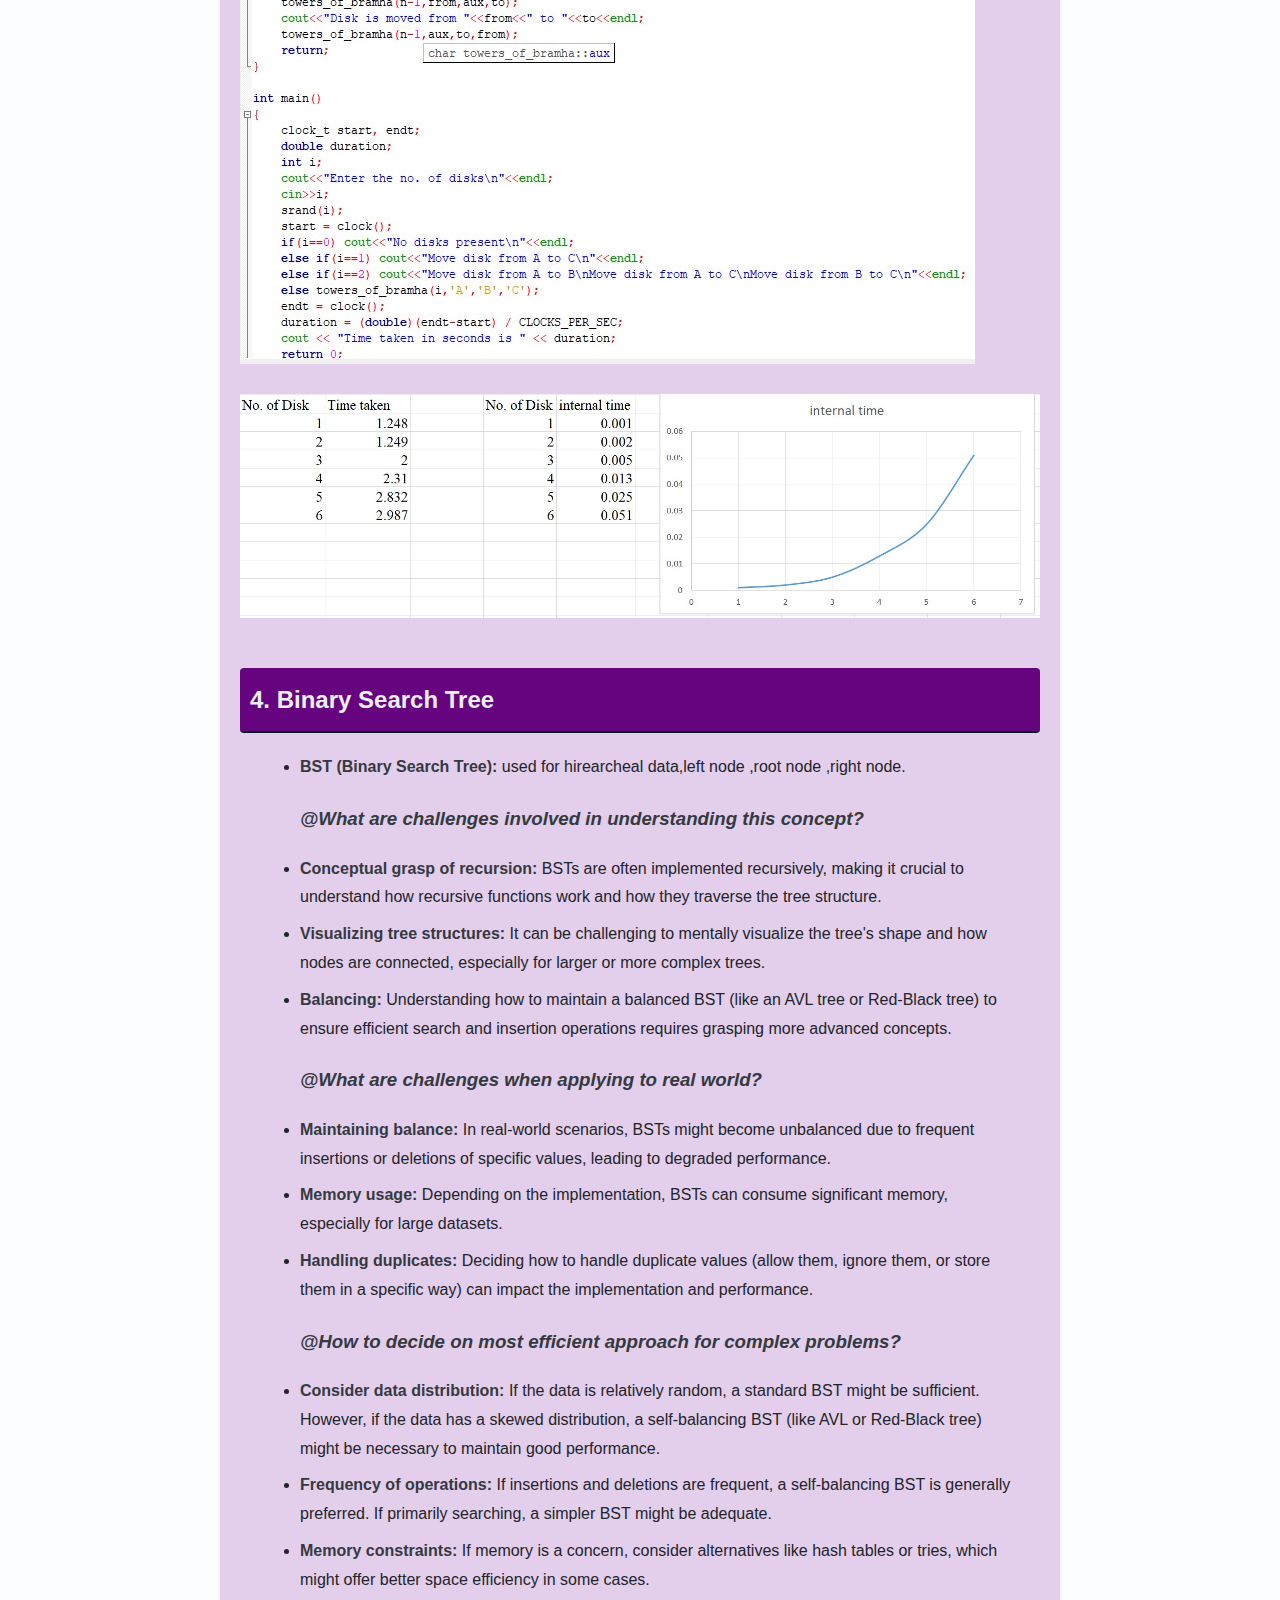
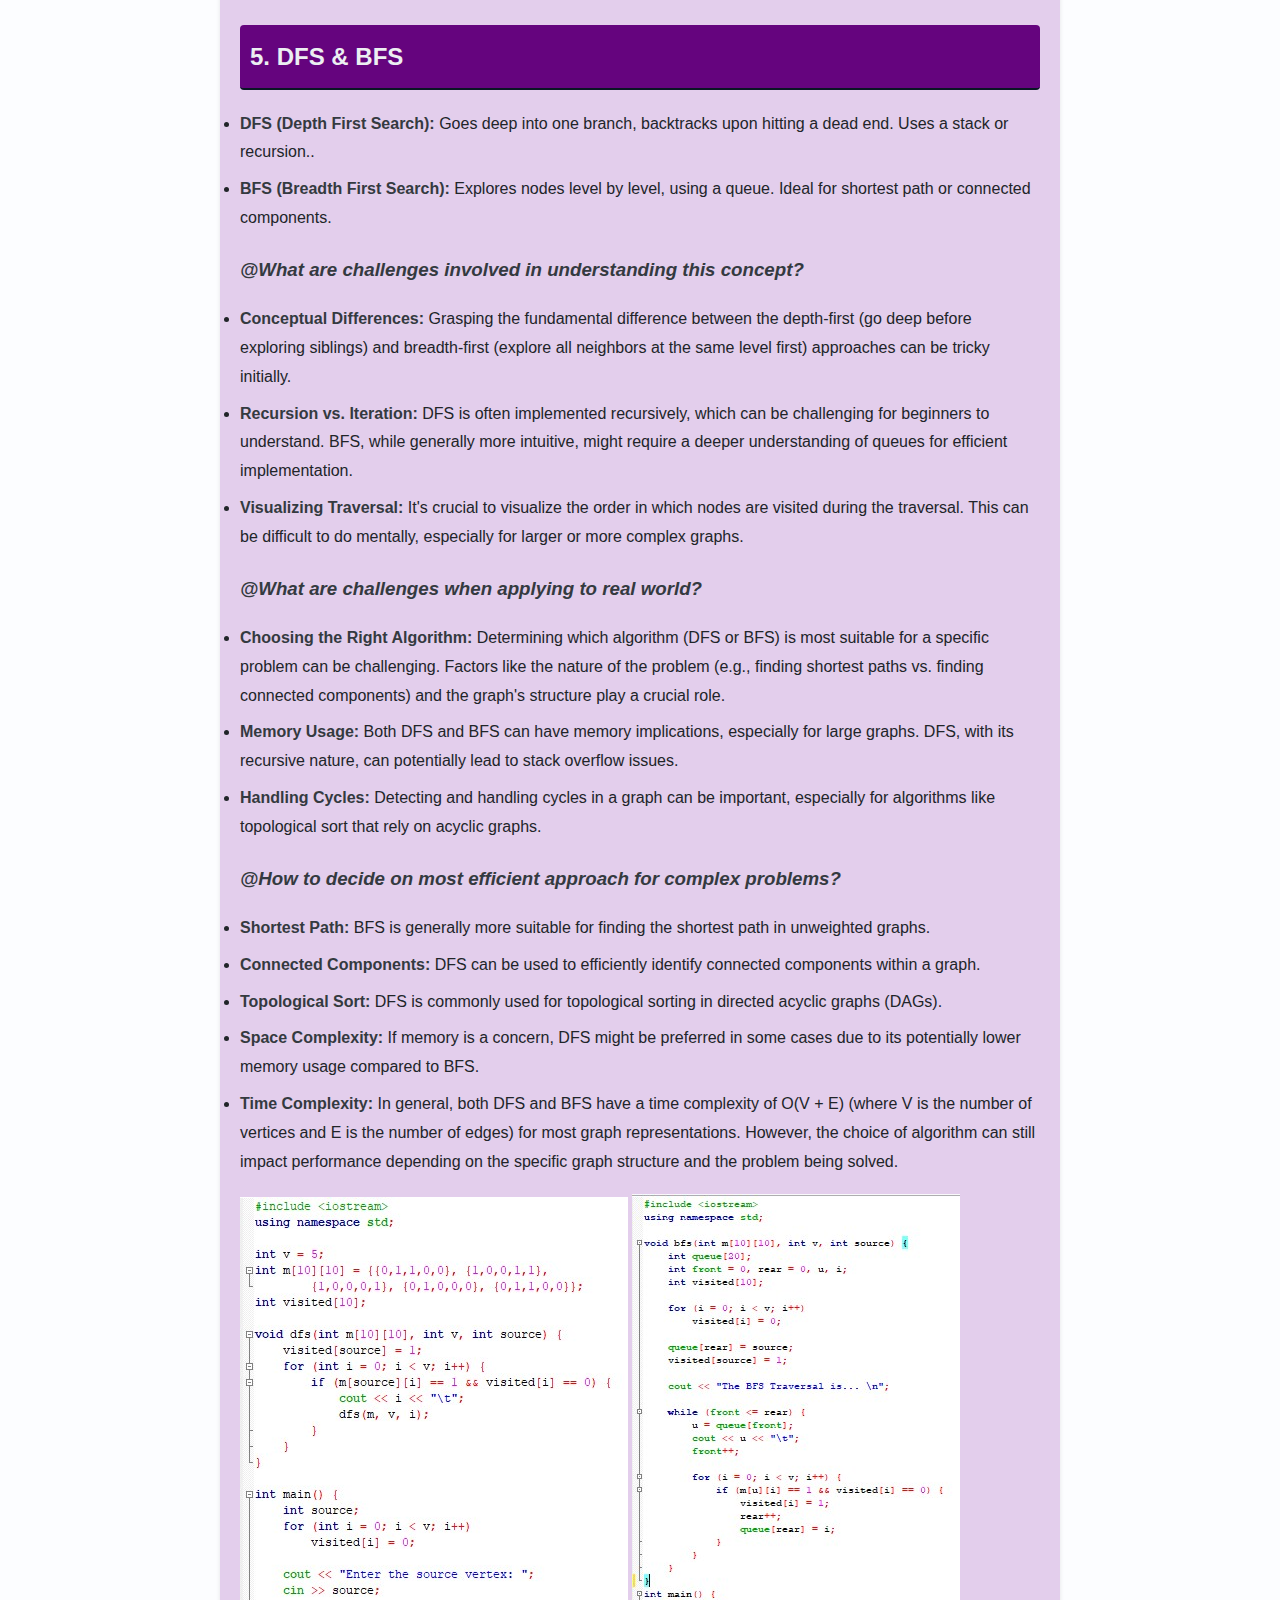
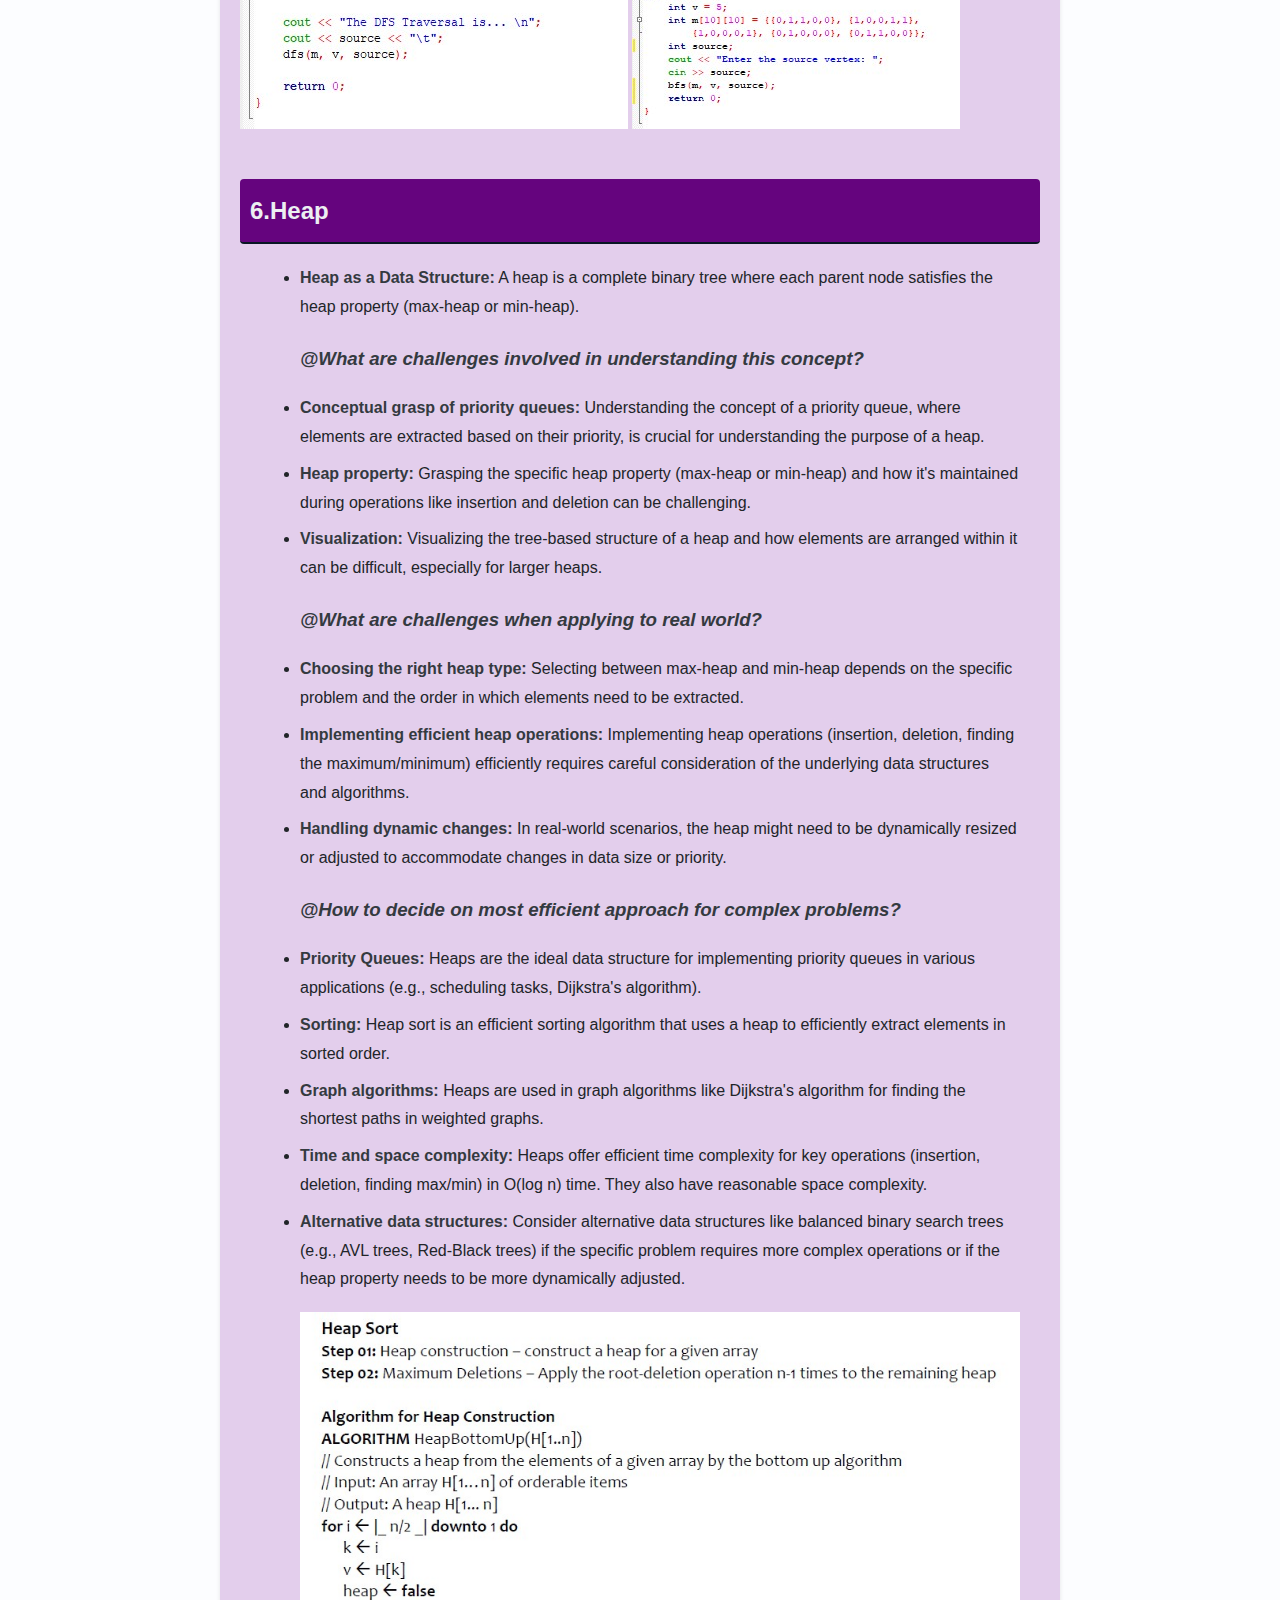
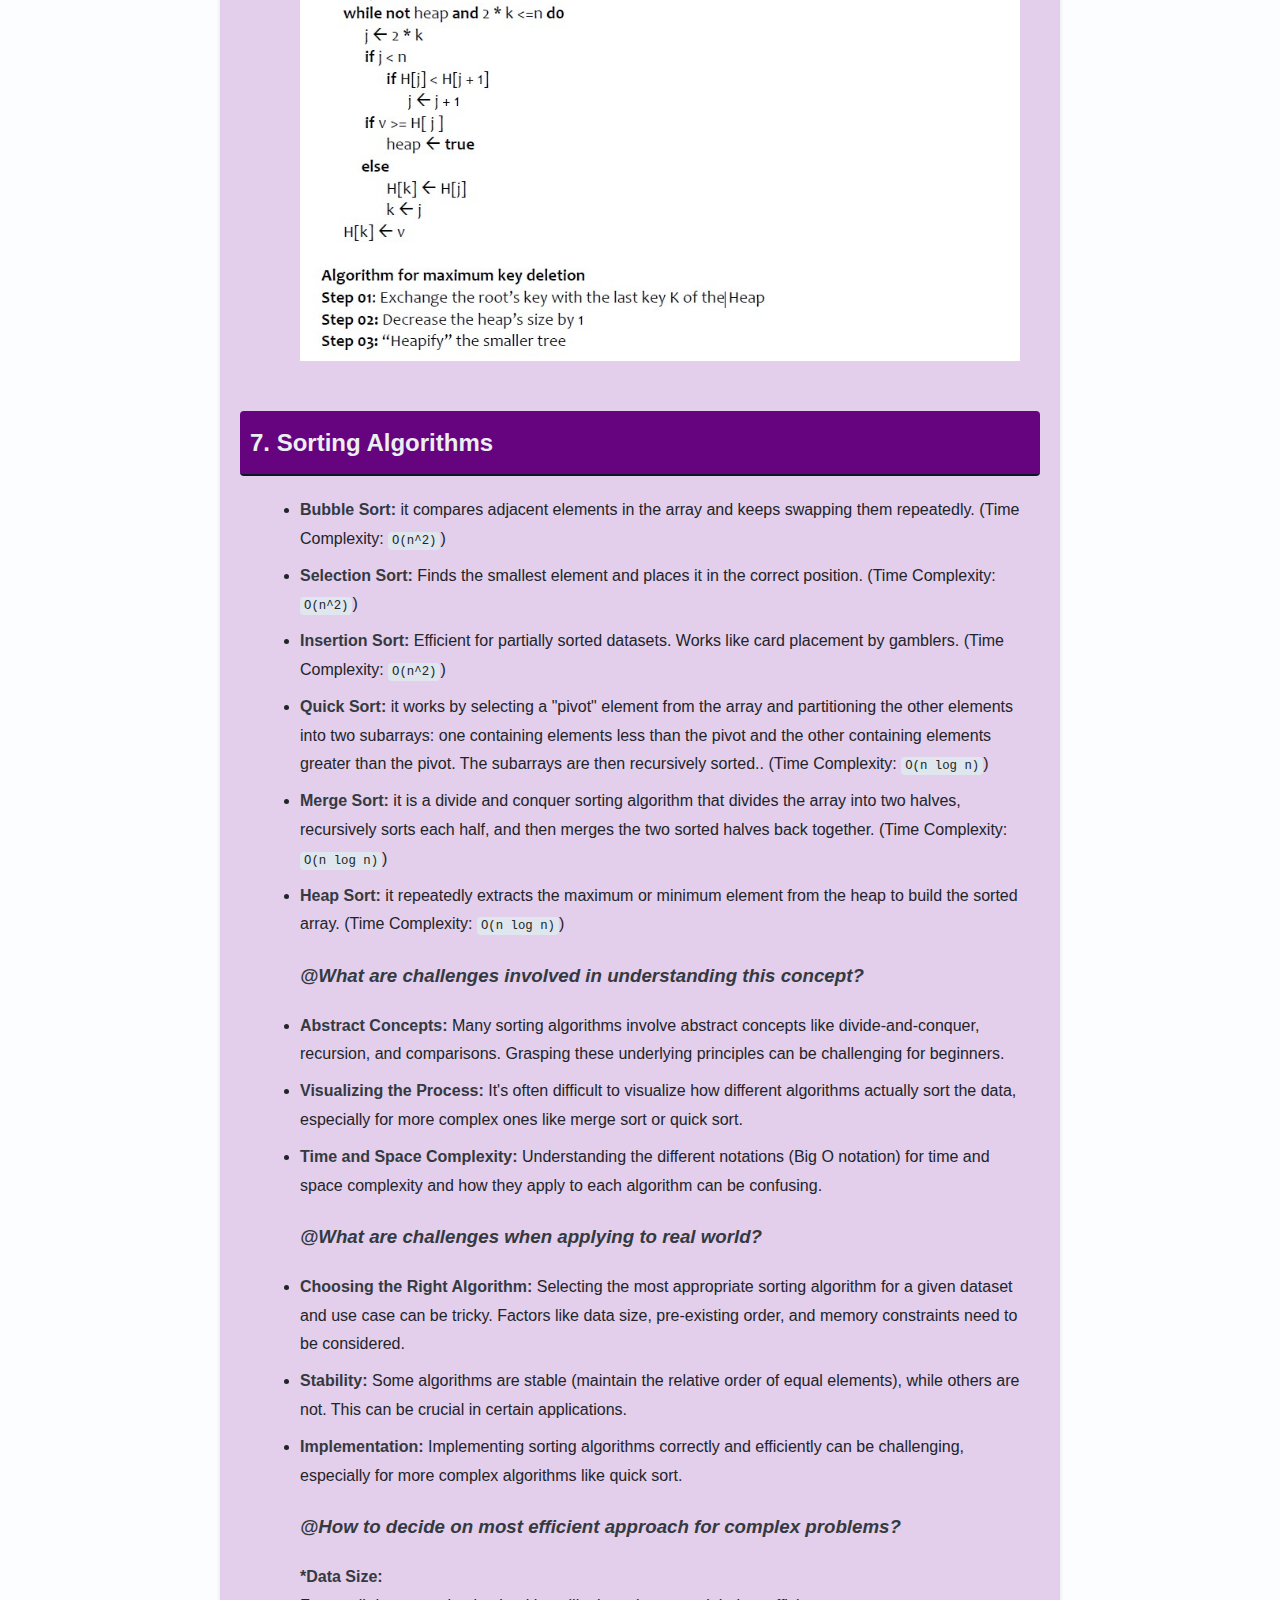
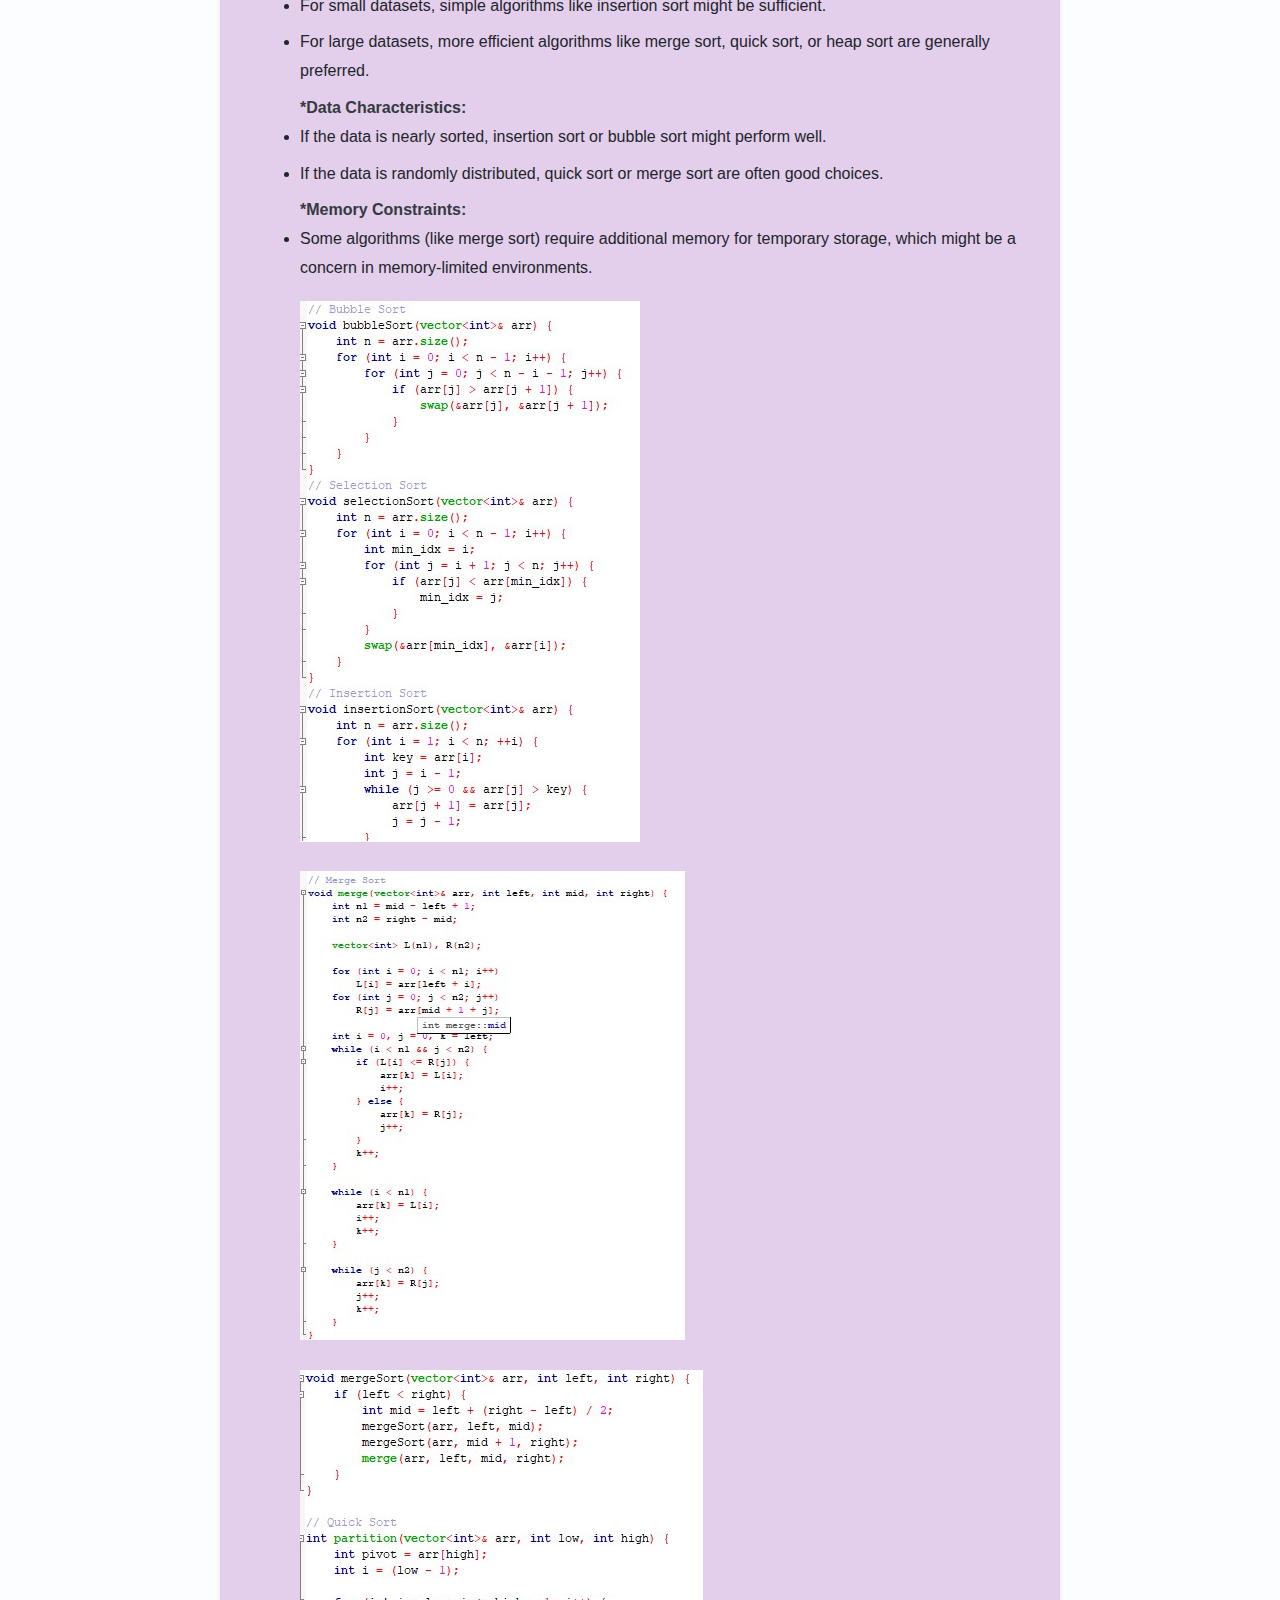
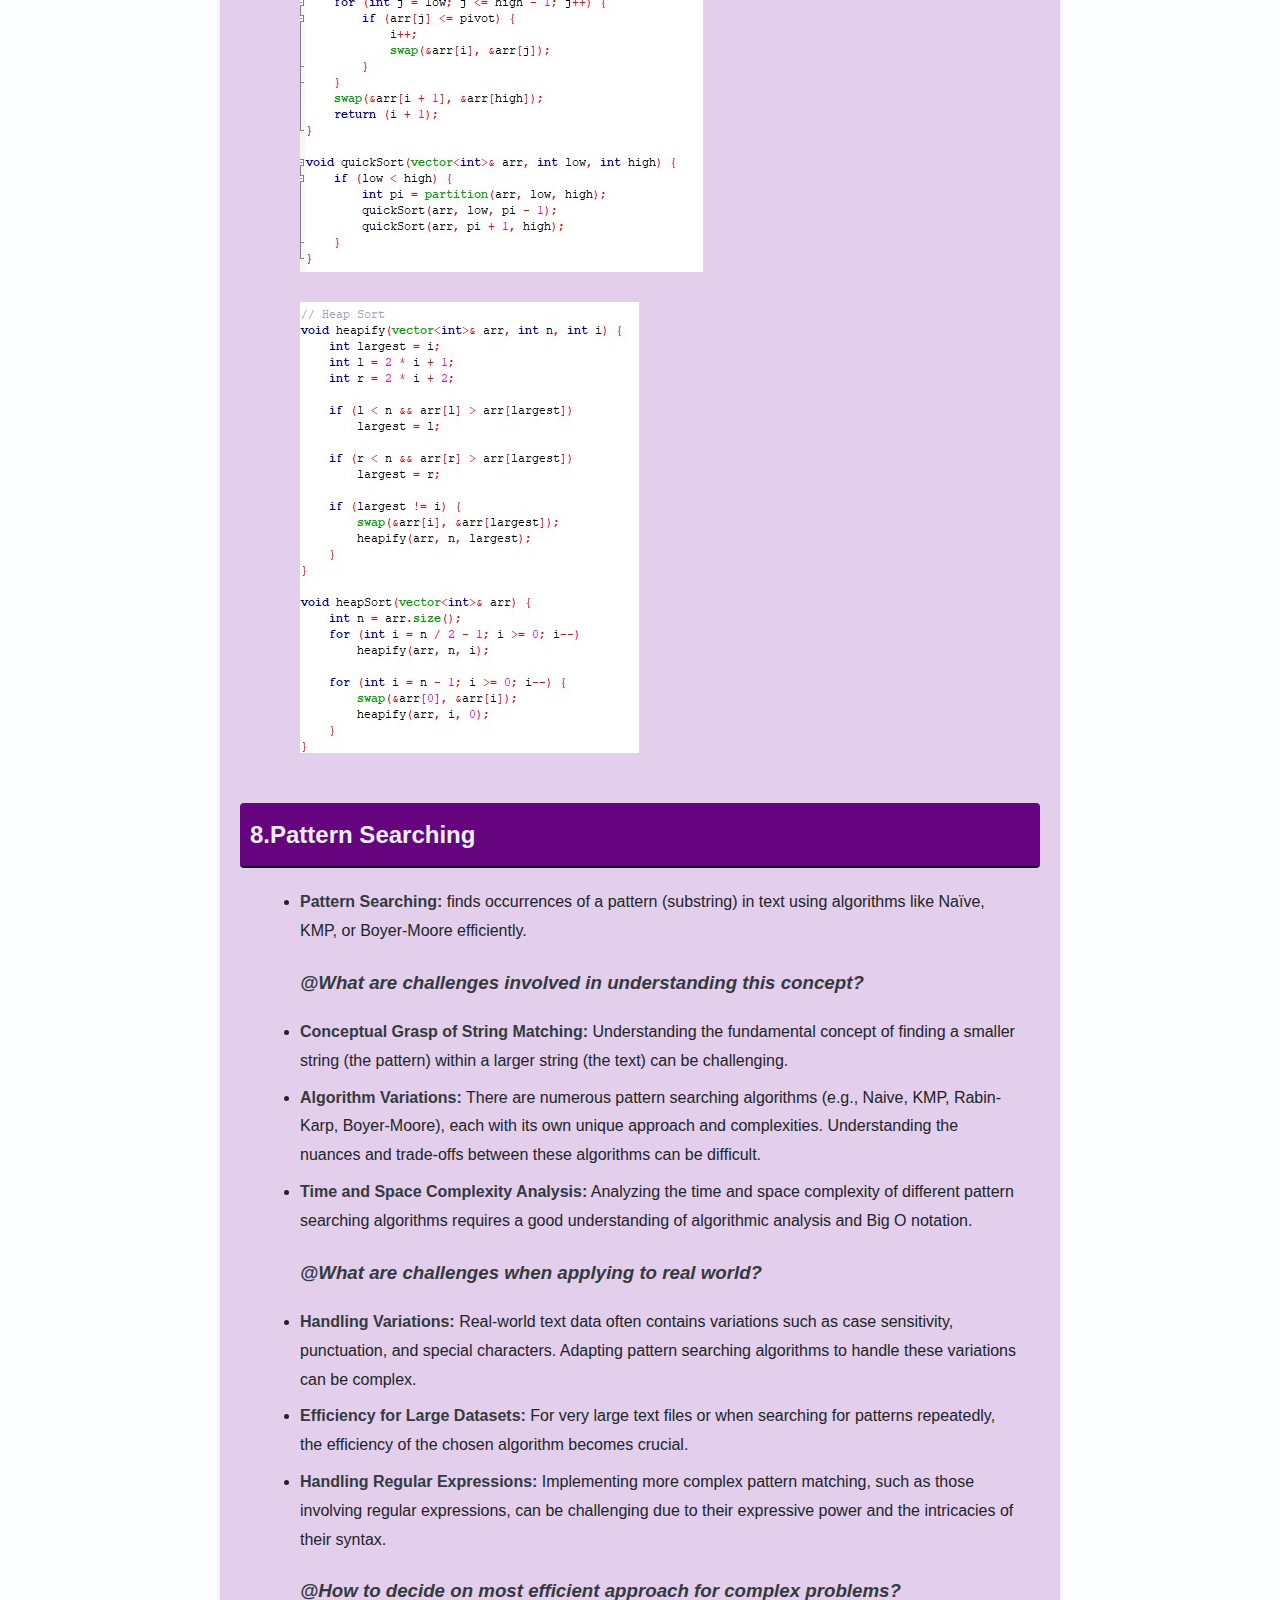
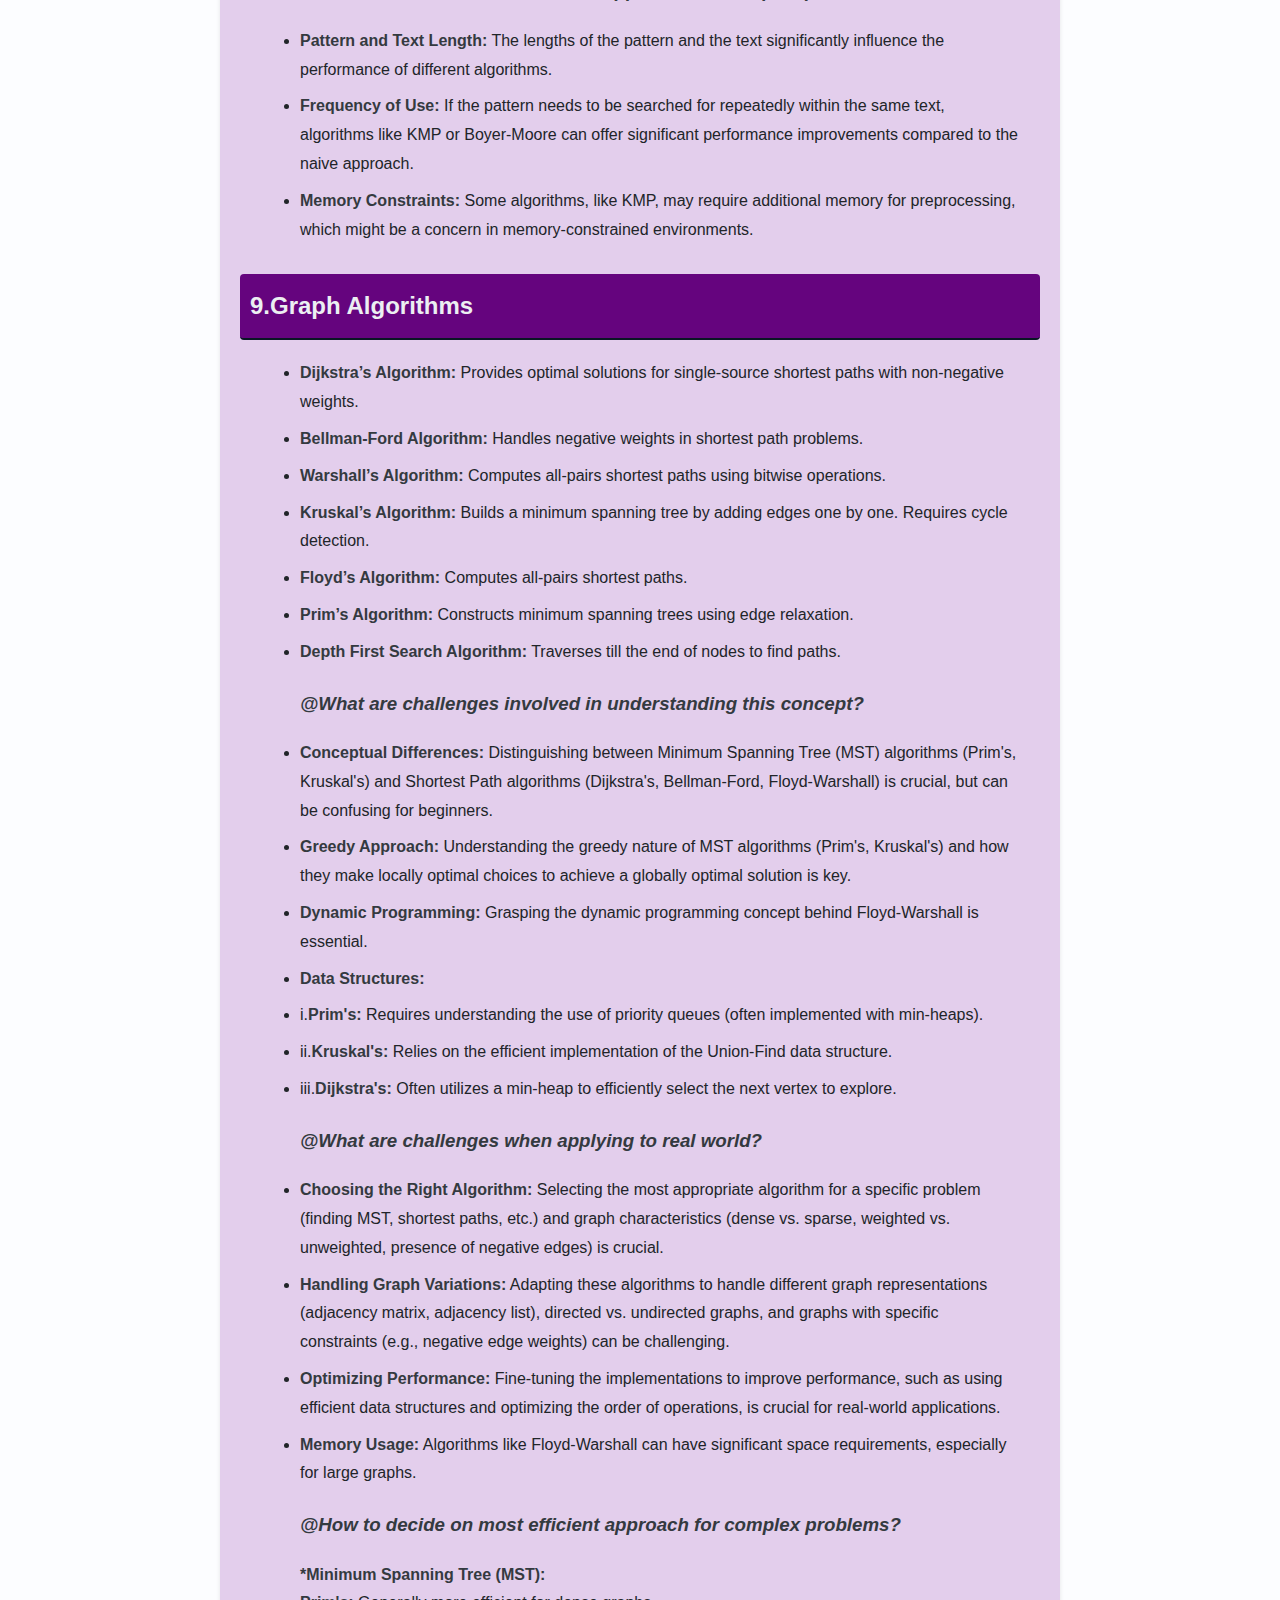
==== commit aed5c355: "Update index.html" ====
--- a/Project_1/index.html
+++ b/Project_1/index.html
@@ -138,7 +138,7 @@
              <h3><strong>@What are challenges when applying to real world?</strong></h3>
                  <li>In majority of scenarios we can't get to the exact efficiency of a particular program which runs on dynamic data and many factors affects the runtime of program in real time .</li>
              <h3><strong>@How to decide on most efficient approach for complex problems?</strong></h3>
-                 <li>If we repeated get correct results for a program in most efficent time and less space usage we choose that with some consideration on it's complexity and it's adapatability to every scenarios </li>
+                 <li>If we repeatedly get correct results for a program in most efficent time and less space usage we choose that with some consideration on it's complexity and it's adapatability to every scenarios </li>
         <img src="../images/string 1.jpg" alt="String 1"style="max-width: 100%; height: auto; margin: 10px 0;">
         <img src="../images/string 2.jpg" alt="String 2"style="max-width: 100%; height: auto; margin: 10px 0;">
         <img src="../images/xl 1.jpg" alt="chart 1"style="max-width: 100%; height: auto; margin: 10px 0;">
@@ -204,7 +204,7 @@
                         <li> <strong>Graph algorithms:</strong> Heaps are used in graph algorithms like Dijkstra's algorithm for finding the shortest paths in weighted graphs.</li>
                         <li> <strong>Time and space complexity: </strong>Heaps offer efficient time complexity for key operations (insertion, deletion, finding max/min) in O(log n) time. They also have reasonable space complexity.</li>
                         <li> <strong>Alternative data structures:</strong> Consider alternative data structures like balanced binary search trees (e.g., AVL trees, Red-Black trees) if the specific problem requires more complex operations or if the heap property needs to be more dynamically adjusted. </li>
-            
+            <img src="../images/heap.jpg" alt="heap"style="max-width: 100%; height: auto; margin: 10px 0;">
         </ul>
 
         <h2>7. Sorting Algorithms</h2>
